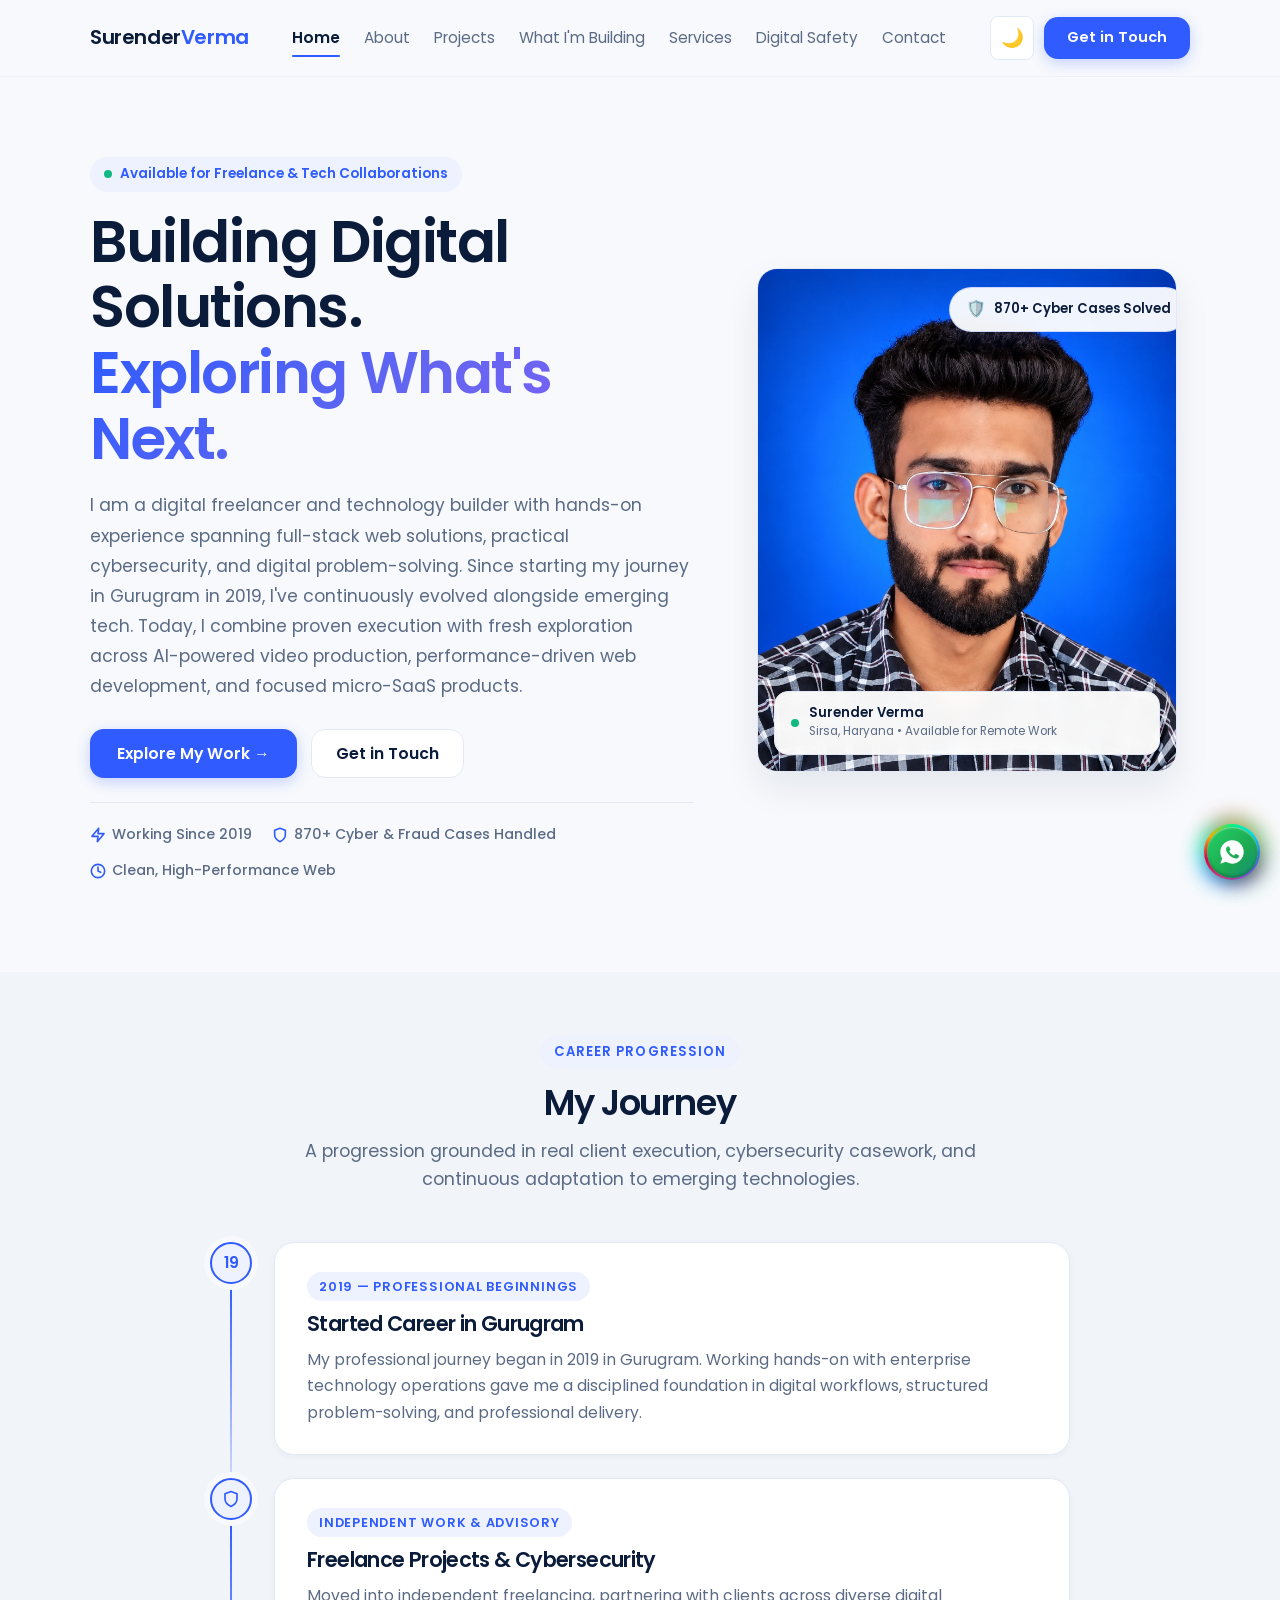
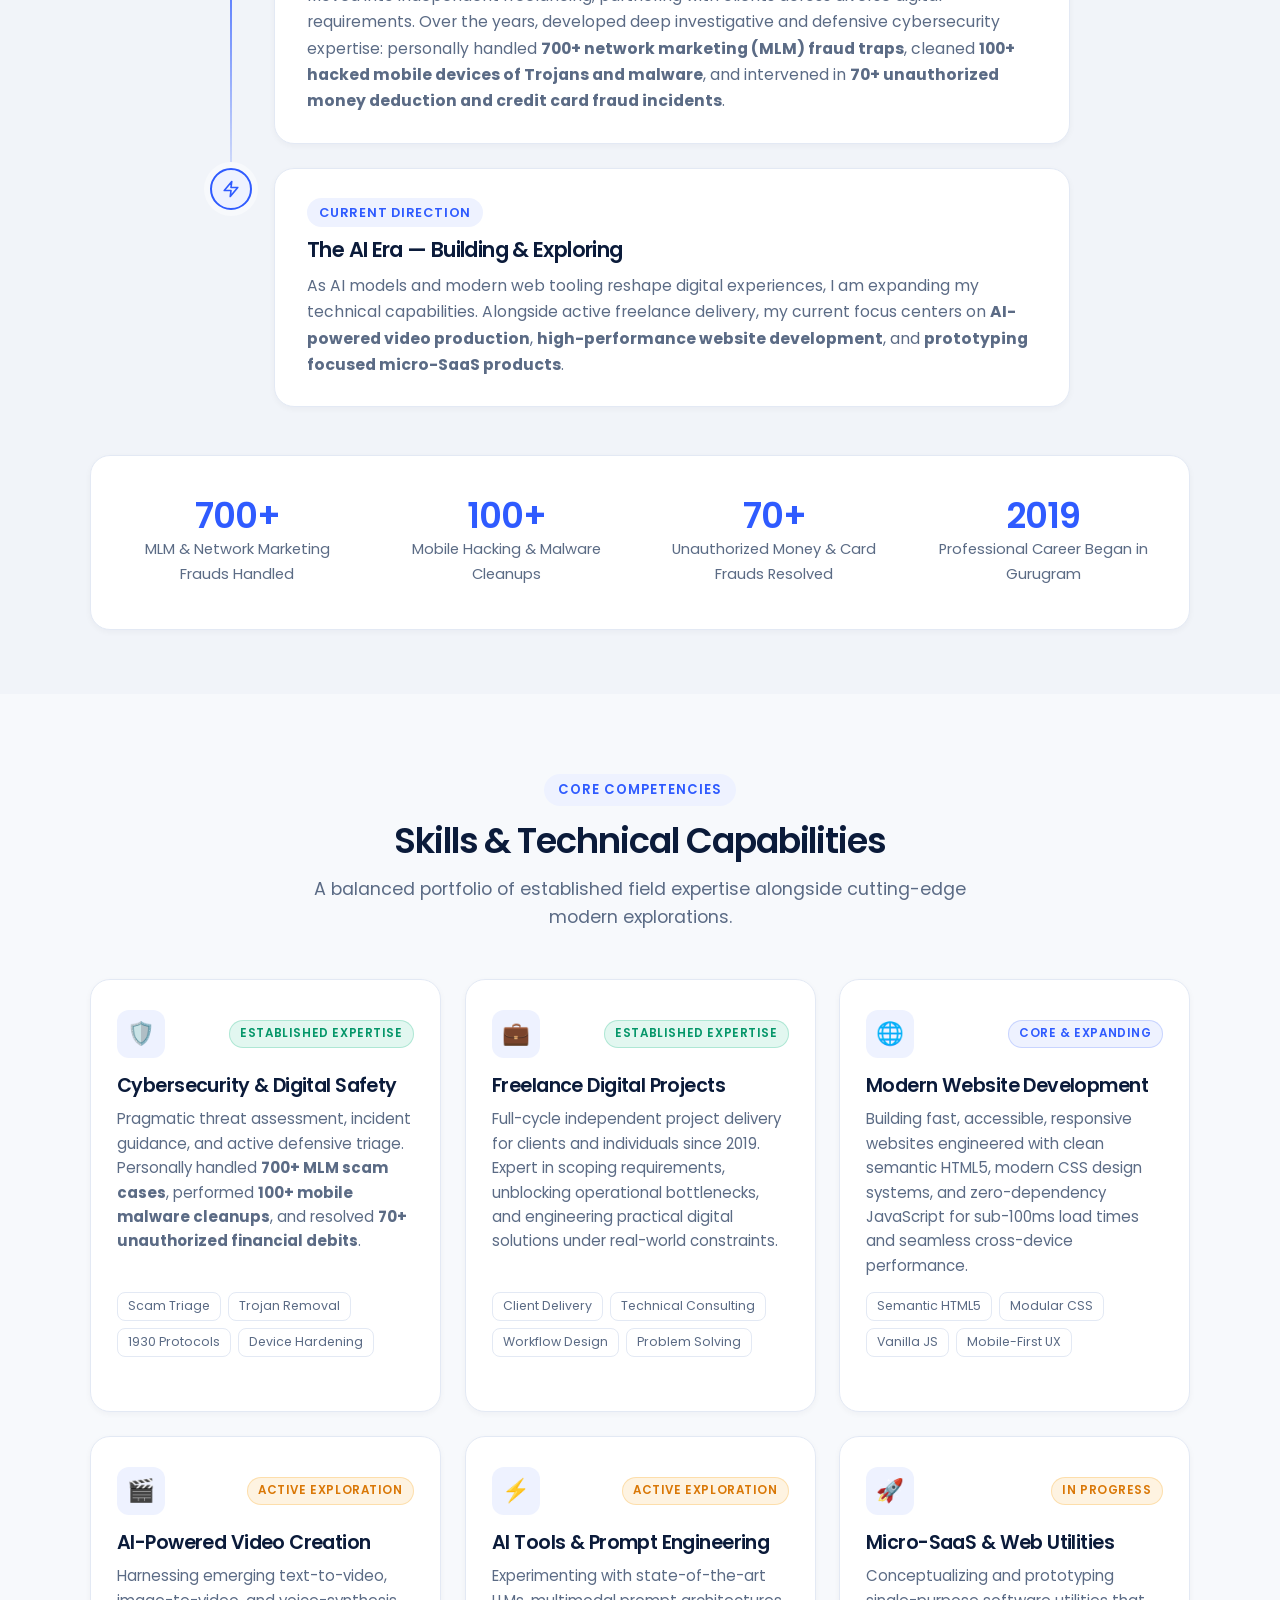
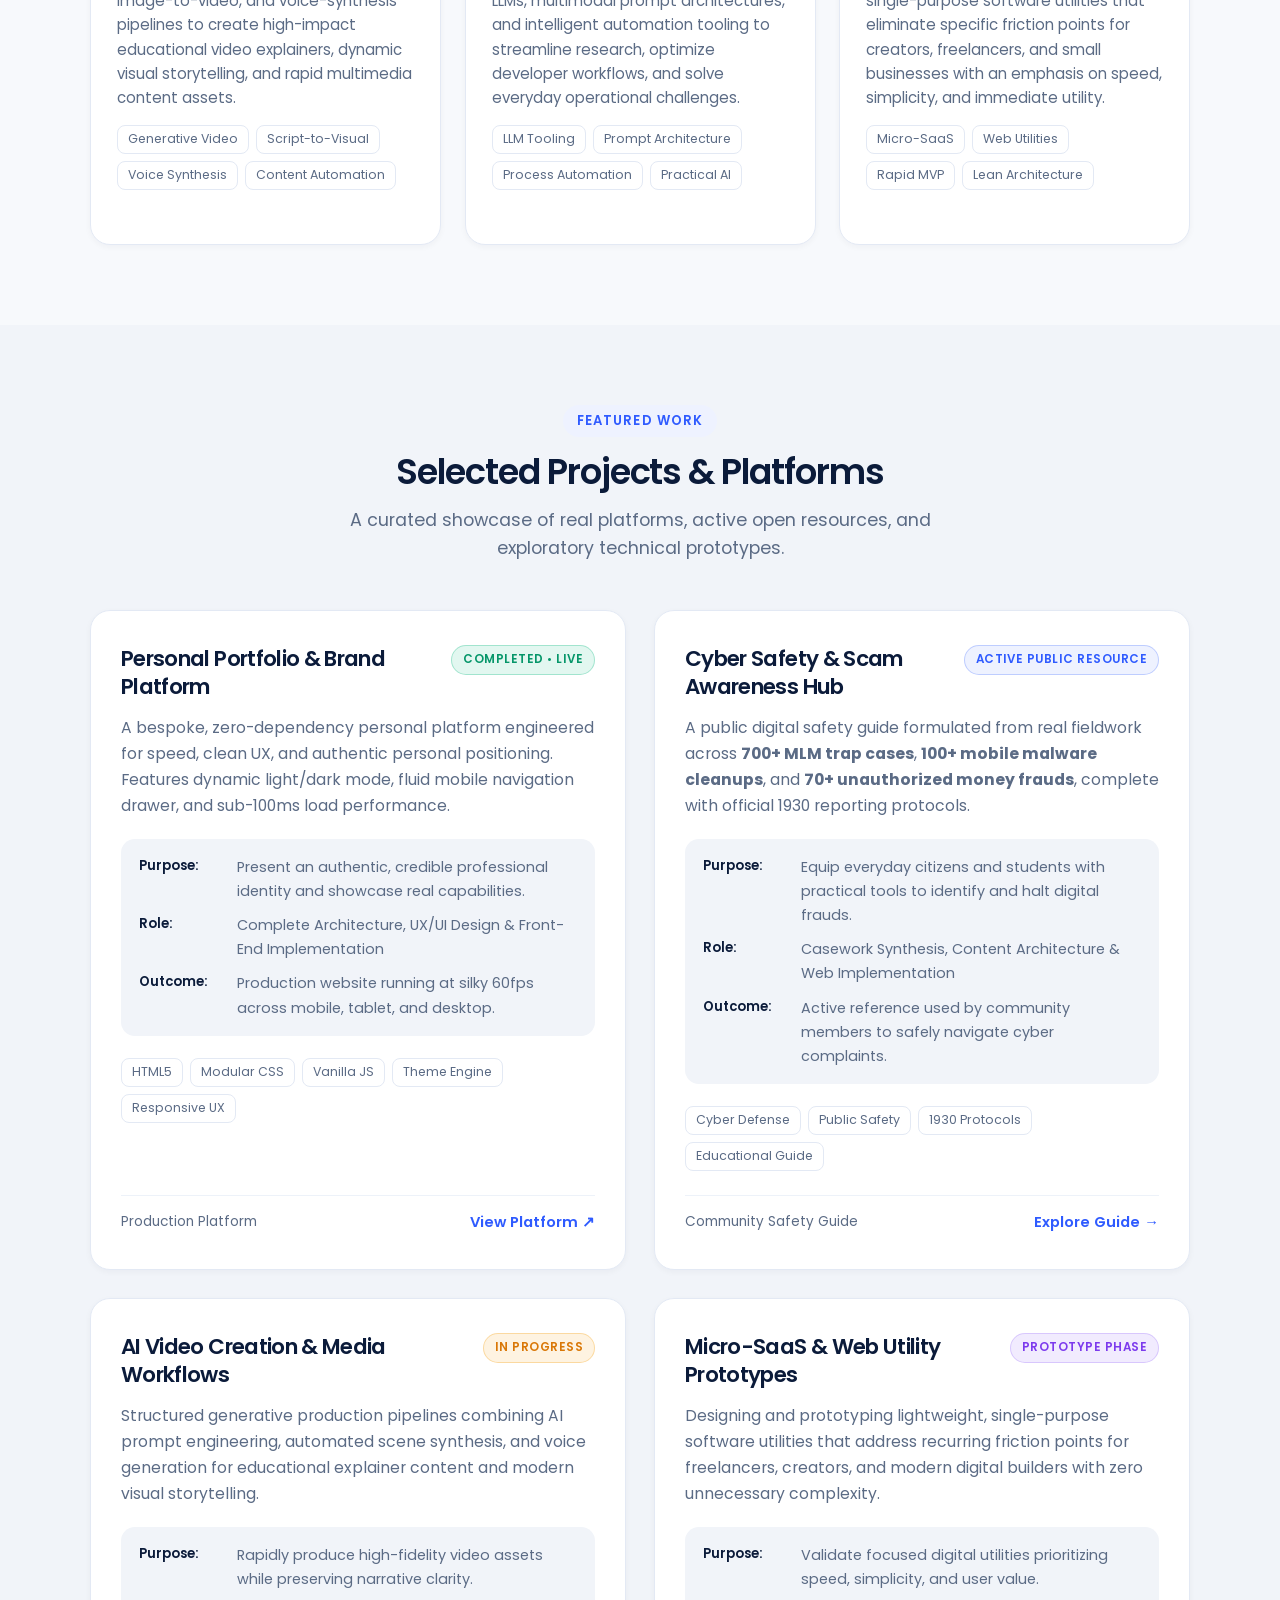
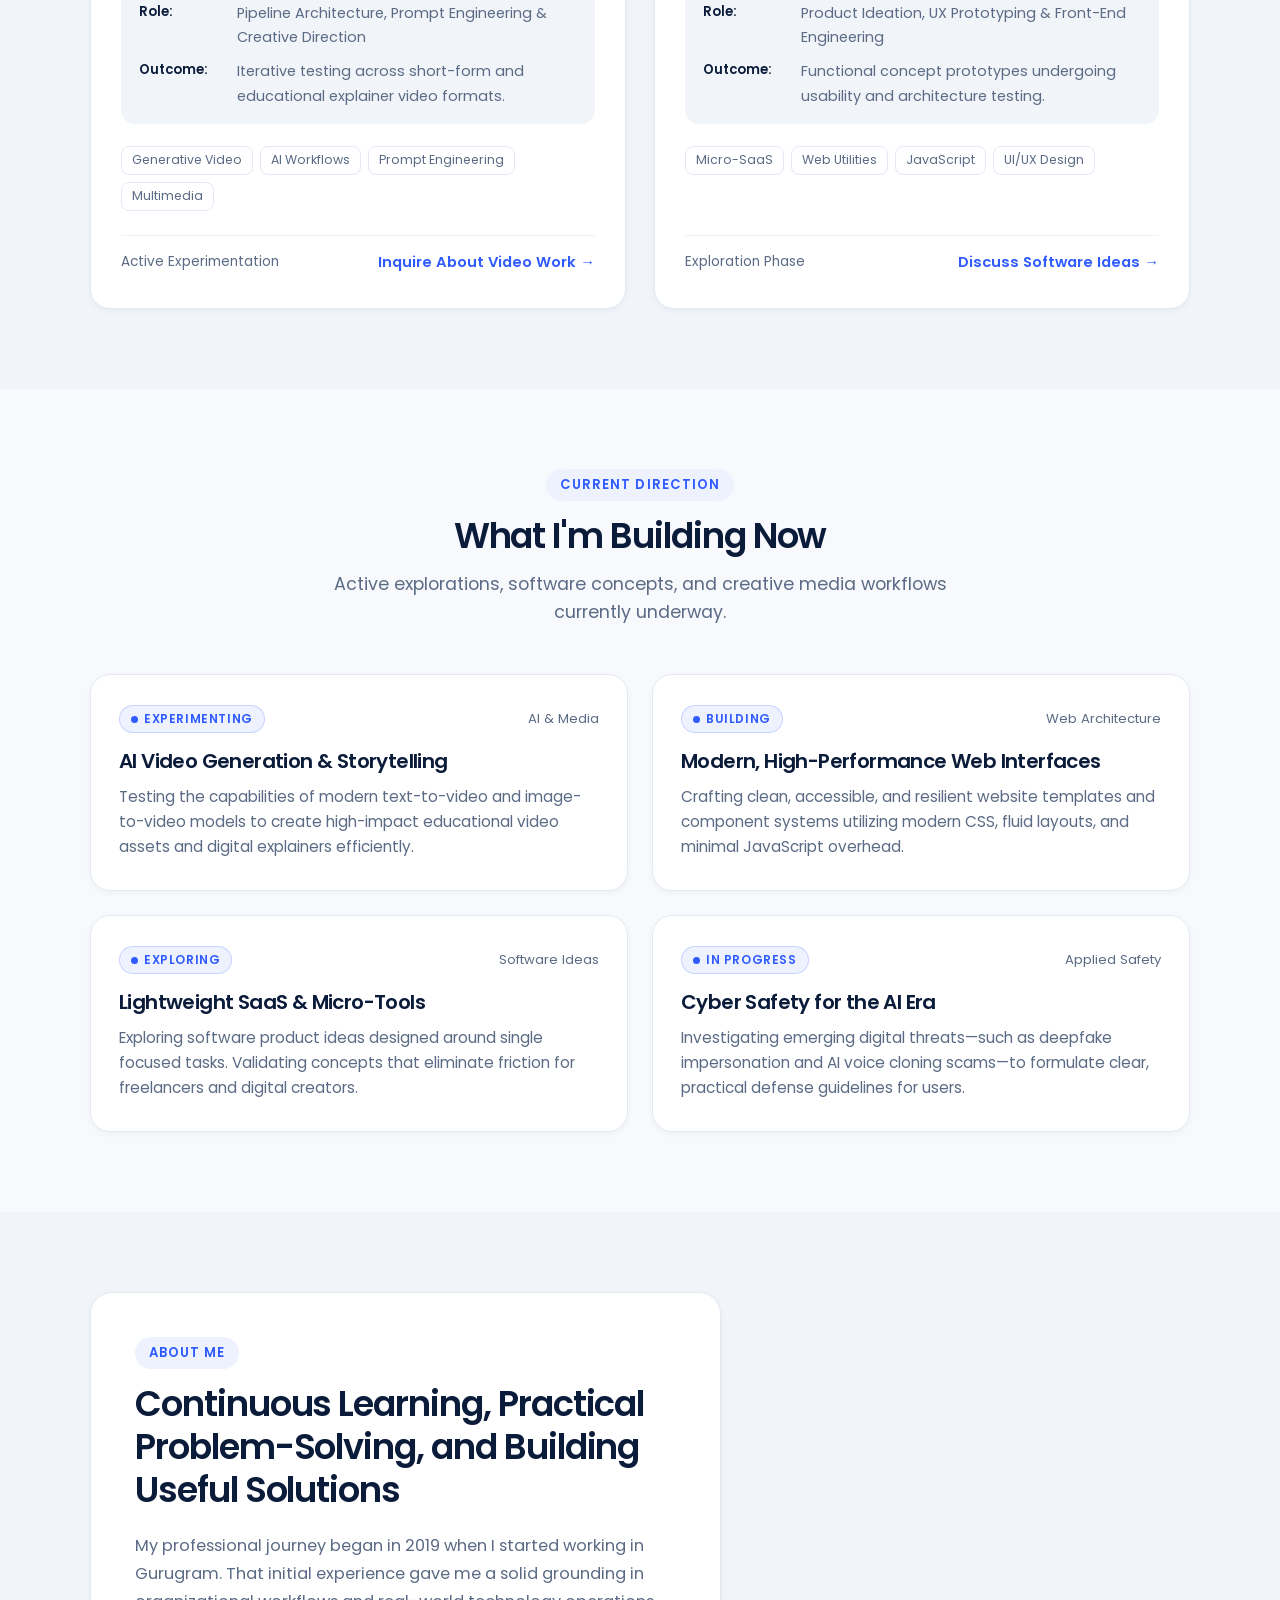
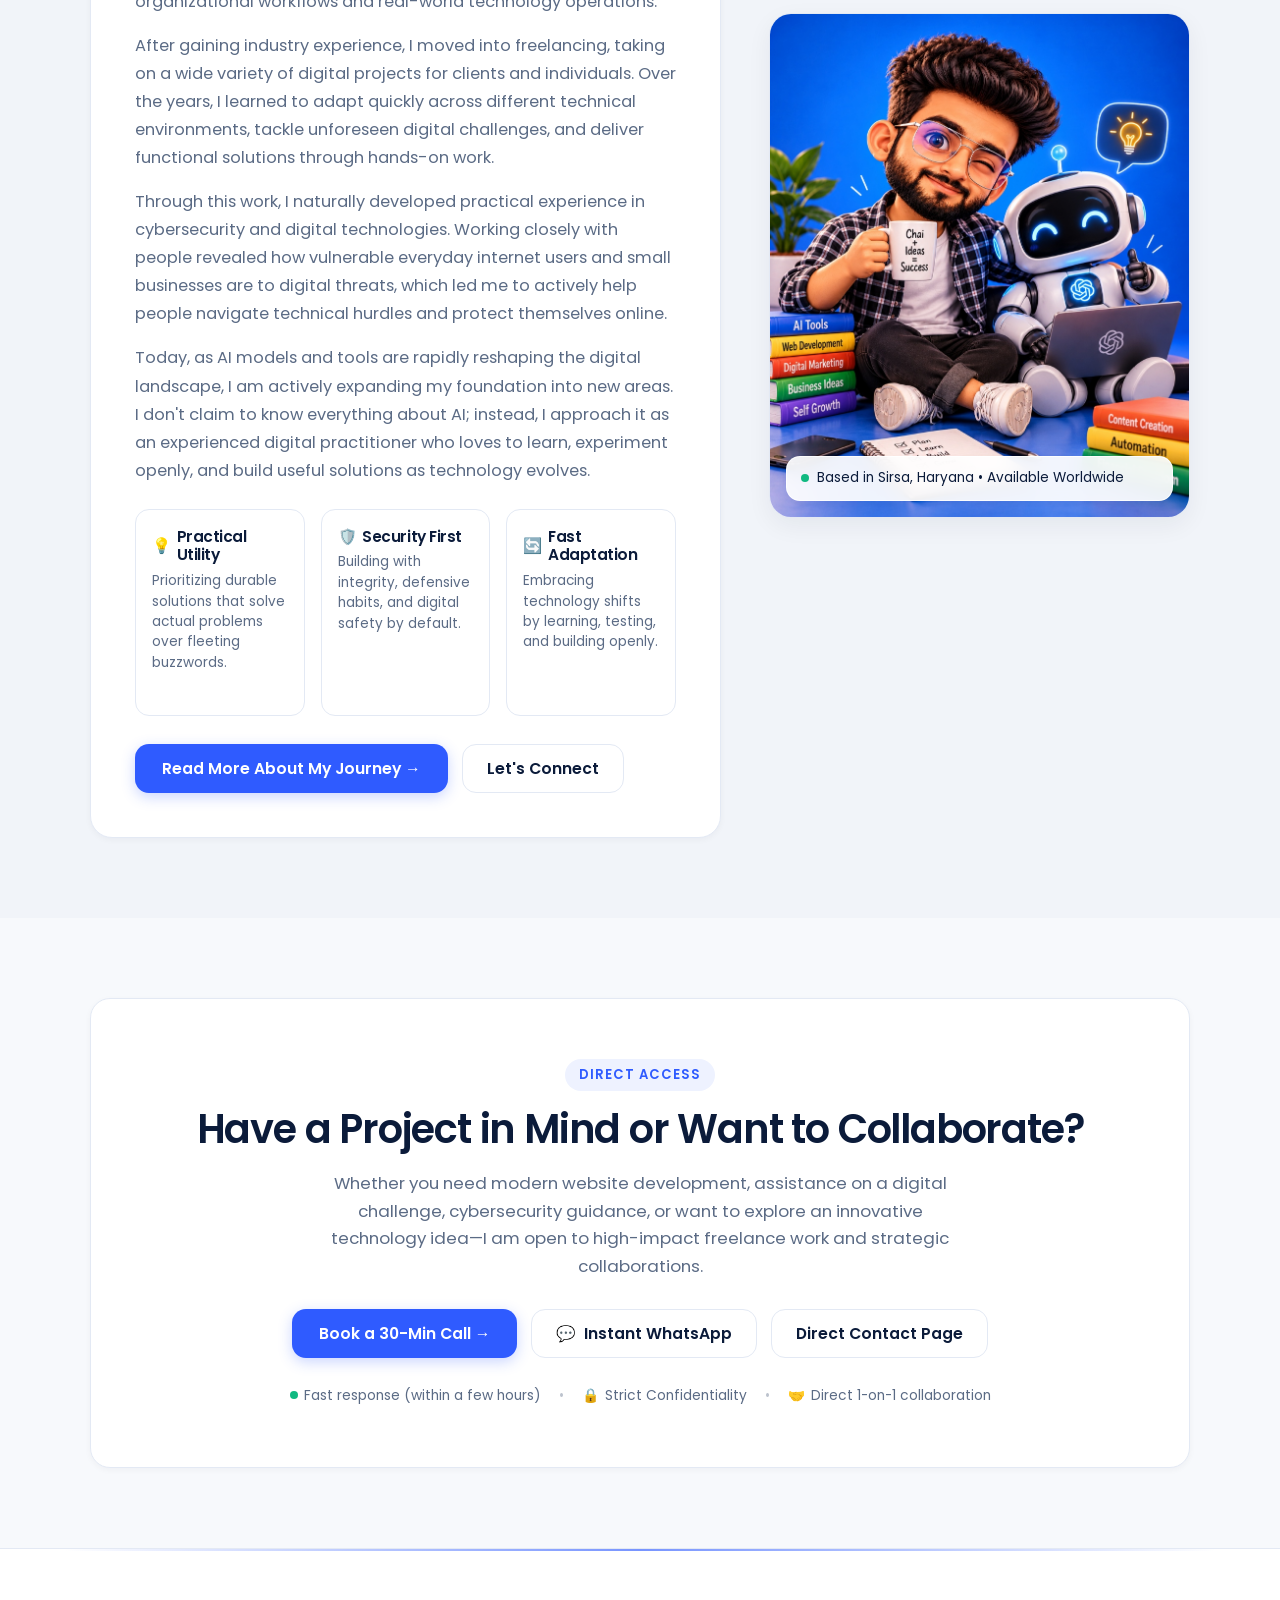
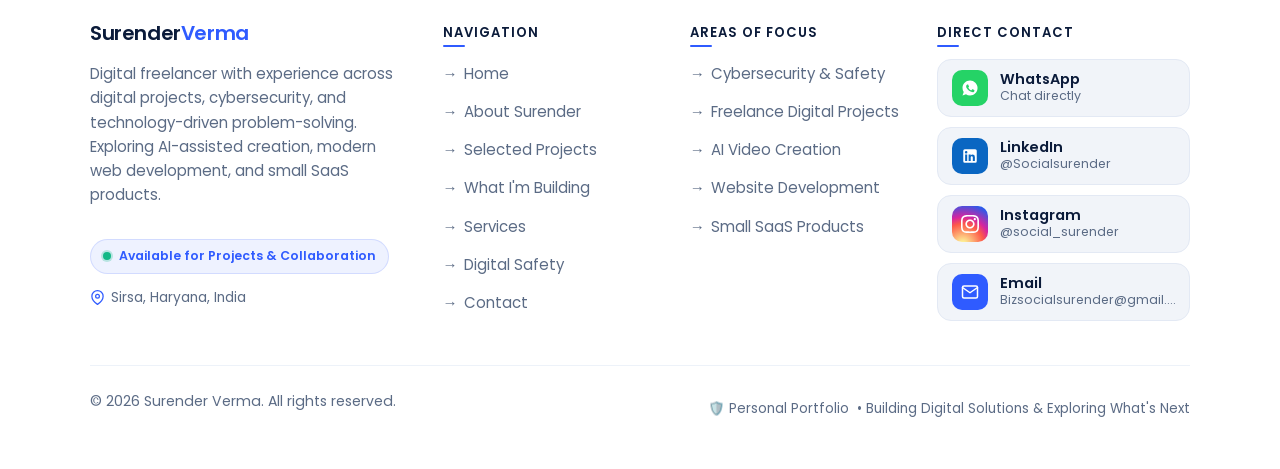
==== index.html @ c4d0cee8 "Add files via upload" ====
<!DOCTYPE html>
<html lang="en">
<head>
  <meta charset="UTF-8">
  <meta name="viewport" content="width=device-width, initial-scale=1.0, minimum-scale=1.0, maximum-scale=5.0, viewport-fit=cover">
  <title>Surender Verma | Digital Freelancer &amp; Builder • Cybersecurity • Modern Web &amp; AI</title>
  <meta name="description" content="Personal portfolio of Surender Verma. Digital freelancer experienced in digital projects, cybersecurity, and practical problem-solving since 2019. Exploring AI video creation, modern web development, and small SaaS products.">
  <meta name="author" content="Surender Verma">
  <meta name="theme-color" content="#2F5BFF">
  <link rel="canonical" href="https://surenderverma.cv/">

  <!-- Open Graph / Meta -->
  <meta property="og:site_name" content="Surender Verma">
  <meta property="og:title" content="Surender Verma | Digital Freelancer &amp; Builder">
  <meta property="og:description" content="Building digital solutions and exploring AI-powered video creation, modern web development, and small SaaS products.">
  <meta property="og:type" content="profile">
  <meta property="og:url" content="https://surenderverma.cv/">
  <meta property="og:image" content="https://surenderverma.cv/images/og-image.png">
  <meta property="og:image:width" content="1200">
  <meta property="og:image:height" content="630">
  <meta property="og:image:alt" content="Surender Verma - Digital Freelancer &amp; Builder">

  <!-- Twitter Cards -->
  <meta name="twitter:card" content="summary_large_image">
  <meta name="twitter:title" content="Surender Verma | Digital Freelancer &amp; Builder">
  <meta name="twitter:description" content="Building digital solutions and exploring AI-powered video creation, modern web development, and small SaaS products.">
  <meta name="twitter:image" content="https://surenderverma.cv/images/og-image.png">

  <!-- Google Font: Poppins (Strictly 2 weights: 400 & 600) -->
  <link rel="preconnect" href="https://fonts.googleapis.com">
  <link rel="preconnect" href="https://fonts.gstatic.com" crossorigin>
  <link href="https://fonts.googleapis.com/css2?family=Poppins:wght@400;600&display=swap" rel="stylesheet">

  <!-- Favicon & Touch Icon -->
  <link rel="icon" href="data:image/svg+xml,%3Csvg xmlns='http://www.w3.org/2000/svg' viewBox='0 0 100 100'%3E%3Crect width='100' height='100' rx='20' fill='%232F5BFF'/%3E%3Ctext x='50' y='67' font-size='50' font-family='Poppins, sans-serif' font-weight='600' text-anchor='middle' fill='%23ffffff'%3ESV%3C/text%3E%3C/svg%3E">
  <link rel="apple-touch-icon" href="images/apple-touch-icon.png">

  <!-- Theme Init Script (Zero Flash) -->
  <script>
    (function () {
      const savedTheme = localStorage.getItem('sv-theme');
      const prefersDark = window.matchMedia && window.matchMedia('(prefers-color-scheme: dark)').matches;
      const theme = savedTheme || (prefersDark ? 'dark' : 'light');
      document.documentElement.setAttribute('data-theme', theme);
    })();
  </script>

  <!-- Stylesheet -->
  <link rel="stylesheet" href="style.css">

  <!-- Structured Data: Person Schema (JSON-LD) -->
  <script type="application/ld+json">
  {
    "@context": "https://schema.org",
    "@type": "Person",
    "name": "Surender Verma",
    "jobTitle": [
      "Digital Freelancer",
      "Technology Builder",
      "Cybersecurity Consultant"
    ],
    "address": {
      "@type": "PostalAddress",
      "addressLocality": "Sirsa",
      "addressRegion": "Haryana",
      "addressCountry": "India"
    },
    "url": "https://surenderverma.cv",
    "sameAs": [
      "https://linkedin.com/in/Socialsurender",
      "https://instagram.com/social_surender"
    ],
    "knowsAbout": [
      "Cybersecurity",
      "Digital Safety",
      "Website Development",
      "Freelance Digital Projects",
      "AI-Powered Video Creation",
      "SaaS Product Development"
    ]
  }
  </script>
</head>
<body>
  <a href="#main-content" class="skip-link">Skip to main content</a>

  <!-- =======================================================================
       1. HEADER (Logo, Navigation Links, Theme Toggle, Primary CTA)
       ======================================================================= -->
  <header class="site-header">
    <div class="container header-inner">
      <a href="index.html" class="site-logo" aria-label="Surender Verma Homepage" data-site="brand">
        Surender <span>Verma</span>
      </a>

      <nav class="nav-menu" aria-label="Main Navigation">
        <a href="index.html" class="nav-link active" aria-current="page">Home</a>
        <a href="about.html" class="nav-link">About</a>
        <a href="#projects" class="nav-link">Projects</a>
        <a href="#building-now" class="nav-link">What I'm Building</a>
        <a href="services.html" class="nav-link">Services</a>
        <a href="awareness.html" class="nav-link">Digital Safety</a>
        <a href="contact.html" class="nav-link">Contact</a>
      </nav>

      <div class="header-actions">
        <button id="themeToggle" class="theme-toggle" type="button" aria-label="Toggle dark mode" title="Switch theme">
          🌙
        </button>
        <a href="contact.html" class="btn-primary">Get in Touch</a>
        <button id="mobileNavToggle" class="mobile-toggle" type="button" aria-label="Toggle navigation menu" aria-expanded="false">
          <span class="hamburger-box" aria-hidden="true">
            <span class="hamburger-line line-1"></span>
            <span class="hamburger-line line-2"></span>
            <span class="hamburger-line line-3"></span>
          </span>
        </button>
      </div>
    </div>
  </header>

  <!-- Mobile Nav Backdrop -->
  <div id="mobileNavBackdrop" class="mobile-nav-backdrop" aria-hidden="true"></div>

  <!-- Mobile Slide-out Drawer -->
  <div id="mobileNavDrawer" class="mobile-nav-drawer" aria-label="Mobile Navigation" aria-hidden="true">
    <!-- Drawer Header -->
    <div class="drawer-header">
      <div class="drawer-profile">
        <div class="drawer-avatar-wrap">
          <img src="images/surender.jpg" alt="Surender Verma" class="drawer-avatar" width="44" height="44" loading="lazy">
          <span class="drawer-status-dot" title="Available for Projects &amp; Collaboration"></span>
        </div>
        <div class="drawer-profile-info">
          <span class="drawer-profile-name">Surender Verma</span>
          <span class="drawer-profile-role">Digital Freelancer &amp; Builder</span>
        </div>
      </div>
      <button id="mobileNavClose" class="drawer-close-btn" type="button" aria-label="Close menu">
        <svg width="20" height="20" viewBox="0 0 24 24" fill="none" stroke="currentColor" stroke-width="2.2" stroke-linecap="round" stroke-linejoin="round">
          <line x1="18" y1="6" x2="6" y2="18"></line>
          <line x1="6" y1="6" x2="18" y2="18"></line>
        </svg>
      </button>
    </div>

    <!-- Drawer Body -->
    <div class="drawer-body">
      <div class="drawer-nav-label">Navigation</div>
      <nav class="drawer-nav">
        <a href="index.html" class="drawer-link active">
          <span class="drawer-link-icon">
            <svg width="18" height="18" viewBox="0 0 24 24" fill="none" stroke="currentColor" stroke-width="2" stroke-linecap="round" stroke-linejoin="round"><path d="m3 9 9-7 9 7v11a2 2 0 0 1-2 2H5a2 2 0 0 1-2-2z"></path><polyline points="9 22 9 12 15 12 15 22"></polyline></svg>
          </span>
          <span class="drawer-link-text">Home</span>
          <span class="drawer-link-arrow">›</span>
        </a>
        <a href="about.html" class="drawer-link">
          <span class="drawer-link-icon">
            <svg width="18" height="18" viewBox="0 0 24 24" fill="none" stroke="currentColor" stroke-width="2" stroke-linecap="round" stroke-linejoin="round"><path d="M20 21v-2a4 4 0 0 0-4-4H8a4 4 0 0 0-4 4v2"></path><circle cx="12" cy="7" r="4"></circle></svg>
          </span>
          <span class="drawer-link-text">About</span>
          <span class="drawer-link-arrow">›</span>
        </a>
        <a href="#projects" class="drawer-link">
          <span class="drawer-link-icon">
            <svg width="18" height="18" viewBox="0 0 24 24" fill="none" stroke="currentColor" stroke-width="2" stroke-linecap="round" stroke-linejoin="round"><polygon points="12 2 2 7 12 12 22 7 12 2"></polygon><polyline points="2 17 12 22 22 17"></polyline><polyline points="2 12 12 17 22 12"></polyline></svg>
          </span>
          <span class="drawer-link-text">Selected Projects</span>
          <span class="drawer-link-arrow">›</span>
        </a>
        <a href="#building-now" class="drawer-link">
          <span class="drawer-link-icon">
            <svg width="18" height="18" viewBox="0 0 24 24" fill="none" stroke="currentColor" stroke-width="2" stroke-linecap="round" stroke-linejoin="round"><path d="M12 2v4"></path><path d="M12 18v4"></path><path d="m4.93 4.93 2.83 2.83"></path><path d="m16.24 16.24 2.83 2.83"></path><path d="M2 12h4"></path><path d="M18 12h4"></path><path d="m4.93 19.07 2.83-2.83"></path><path d="m16.24 7.76 2.83-2.83"></path></svg>
          </span>
          <span class="drawer-link-text">What I'm Building</span>
          <span class="drawer-link-arrow">›</span>
        </a>
        <a href="services.html" class="drawer-link">
          <span class="drawer-link-icon">
            <svg width="18" height="18" viewBox="0 0 24 24" fill="none" stroke="currentColor" stroke-width="2" stroke-linecap="round" stroke-linejoin="round"><rect width="20" height="14" x="2" y="7" rx="2" ry="2"></rect><path d="M16 21V5a2 2 0 0 0-2-2h-4a2 2 0 0 0-2 2v16"></path></svg>
          </span>
          <span class="drawer-link-text">Services</span>
          <span class="drawer-link-arrow">›</span>
        </a>
        <a href="awareness.html" class="drawer-link">
          <span class="drawer-link-icon">
            <svg width="18" height="18" viewBox="0 0 24 24" fill="none" stroke="currentColor" stroke-width="2" stroke-linecap="round" stroke-linejoin="round"><path d="M12 22s8-4 8-10V5l-8-3-8 3v7c0 6 8 10 8 10z"></path></svg>
          </span>
          <span class="drawer-link-text">Digital Safety</span>
          <span class="drawer-link-arrow">›</span>
        </a>
        <a href="contact.html" class="drawer-link">
          <span class="drawer-link-icon">
            <svg width="18" height="18" viewBox="0 0 24 24" fill="none" stroke="currentColor" stroke-width="2" stroke-linecap="round" stroke-linejoin="round"><rect width="20" height="16" x="2" y="4" rx="2"></rect><path d="m22 7-8.97 5.7a1.94 1.94 0 0 1-2.06 0L2 7"></path></svg>
          </span>
          <span class="drawer-link-text">Contact</span>
          <span class="drawer-link-arrow">›</span>
        </a>
      </nav>

      <div class="drawer-cta-section">
        <div class="drawer-nav-label">Direct Access</div>
        <a href="https://calendly.com/bizsocialsurender/30min" target="_blank" rel="noopener noreferrer" class="btn-primary drawer-action-btn" data-cta-link>
          <svg width="17" height="17" viewBox="0 0 24 24" fill="none" stroke="currentColor" stroke-width="2" stroke-linecap="round" stroke-linejoin="round"><rect width="18" height="18" x="3" y="4" rx="2" ry="2"></rect><line x1="16" y1="2" x2="16" y2="6"></line><line x1="8" y1="2" x2="8" y2="6"></line><line x1="3" y1="10" x2="21" y2="10"></line></svg>
          <span>Book a 30-Min Call</span>
        </a>
        <a href="https://wa.me/919817242747" target="_blank" rel="noopener noreferrer" class="drawer-whatsapp-btn">
          <svg width="18" height="18" viewBox="0 0 24 24" fill="currentColor"><path d="M.057 24l1.687-6.163c-1.041-1.804-1.588-3.849-1.587-5.946.003-6.556 5.338-11.891 11.893-11.891 3.181.001 6.167 1.24 8.413 3.488 2.245 2.248 3.481 5.236 3.48 8.414-.003 6.557-5.338 11.892-11.893 11.892-1.99-.001-3.951-.5-5.688-1.448l-6.305 1.654zm6.597-3.807c1.676.995 3.276 1.591 5.392 1.592 5.448 0 9.886-4.434 9.889-9.885.002-5.462-4.415-9.89-9.881-9.892-5.452 0-9.887 4.434-9.889 9.884-.001 2.225.651 3.891 1.746 5.634l-.999 3.648 3.742-.981zm11.387-5.464c-.074-.124-.272-.198-.57-.347-.297-.149-1.758-.868-2.031-.967-.272-.099-.47-.149-.669.149-.198.297-.768.967-.941 1.165-.173.198-.347.223-.644.074-.297-.149-1.255-.462-2.39-1.475-.883-.788-1.48-1.761-1.653-2.059-.173-.297-.018-.458.13-.606.134-.133.297-.347.446-.521.151-.172.2-.296.3-.495.099-.198.05-.372-.025-.521-.075-.148-.669-1.611-.916-2.206-.242-.579-.487-.501-.669-.51l-.57-.01c-.198 0-.52.074-.792.372s-1.04 1.016-1.04 2.479 1.065 2.876 1.213 3.074c.149.198 2.095 3.2 5.076 4.487.709.306 1.263.489 1.694.626.712.226 1.36.194 1.872.118.571-.085 1.758-.719 2.006-1.413.248-.695.248-1.29.173-1.414z"/></svg>
          <span>Chat on WhatsApp</span>
        </a>
      </div>
    </div>

    <!-- Drawer Footer -->
    <div class="drawer-footer">
      <div class="drawer-socials">
        <a href="https://linkedin.com/in/Socialsurender" target="_blank" rel="noopener noreferrer" class="drawer-social-link" aria-label="LinkedIn">
          <svg width="17" height="17" viewBox="0 0 24 24" fill="currentColor"><path d="M19 0h-14c-2.761 0-5 2.239-5 5v14c0 2.761 2.239 5 5 5h14c2.762 0 5-2.239 5-5v-14c0-2.761-2.238-5-5-5zm-11 19h-3v-11h3v11zm-1.5-12.268c-.966 0-1.75-.79-1.75-1.764s.784-1.764 1.75-1.764 1.75.79 1.75 1.764-.783 1.764-1.75 1.764zm13.5 12.268h-3v-5.604c0-3.368-4-3.113-4 0v5.604h-3v-11h3v1.765c1.396-2.586 7-2.777 7 2.476v6.759z"/></svg>
        </a>
        <a href="https://instagram.com/social_surender" target="_blank" rel="noopener noreferrer" class="drawer-social-link" aria-label="Instagram">
          <svg width="17" height="17" viewBox="0 0 24 24" fill="currentColor"><path d="M12 2.163c3.204 0 3.584.012 4.85.07 3.252.148 4.771 1.691 4.919 4.919.058 1.265.069 1.645.069 4.849 0 3.205-.012 3.584-.069 4.849-.149 3.225-1.664 4.771-4.919 4.919-1.266.058-1.644.07-4.85.07-3.204 0-3.584-.012-4.849-.07-3.26-.149-4.771-1.699-4.919-4.92-.058-1.265-.07-1.644-.07-4.849 0-3.204.013-3.583.07-4.849.149-3.227 1.664-4.771 4.919-4.919 1.266-.057 1.645-.069 4.849-.069zm0-2.163c-3.259 0-3.667.014-4.947.072-4.358.2-6.78 2.618-6.98 6.98-.059 1.281-.073 1.689-.073 4.948 0 3.259.014 3.668.072 4.948.2 4.358 2.618 6.78 6.98 6.98 1.281.058 1.689.072 4.948.072 3.259 0 3.668-.014 4.948-.072 4.354-.2 6.782-2.618 6.979-6.98.059-1.28.073-1.689.073-4.948 0-3.259-.014-3.667-.072-4.947-.196-4.354-2.617-6.78-6.979-6.98-1.281-.059-1.69-.073-4.949-.073zm0 5.838c-3.403 0-6.162 2.759-6.162 6.162s2.759 6.163 6.162 6.163 6.162-2.759 6.162-6.163c0-3.403-2.759-6.162-6.162-6.162zm0 10.162c-2.209 0-4-1.79-4-4 0-2.209 1.791-4 4-4s4 1.791 4 4c0 2.21-1.791 4-4 4zm6.406-11.845c-.796 0-1.441.645-1.441 1.44s.645 1.44 1.441 1.44c.795 0 1.439-.645 1.439-1.44s-.644-1.44-1.439-1.44z"/></svg>
        </a>
        <a href="https://wa.me/919817242747" target="_blank" rel="noopener noreferrer" class="drawer-social-link" aria-label="WhatsApp">
          <svg width="17" height="17" viewBox="0 0 24 24" fill="currentColor"><path d="M.057 24l1.687-6.163c-1.041-1.804-1.588-3.849-1.587-5.946.003-6.556 5.338-11.891 11.893-11.891 3.181.001 6.167 1.24 8.413 3.488 2.245 2.248 3.481 5.236 3.48 8.414-.003 6.557-5.338 11.892-11.893 11.892-1.99-.001-3.951-.5-5.688-1.448l-6.305 1.654zm6.597-3.807c1.676.995 3.276 1.591 5.392 1.592 5.448 0 9.886-4.434 9.889-9.885.002-5.462-4.415-9.89-9.881-9.892-5.452 0-9.887 4.434-9.889 9.884-.001 2.225.651 3.891 1.746 5.634l-.999 3.648 3.742-.981zm11.387-5.464c-.074-.124-.272-.198-.57-.347-.297-.149-1.758-.868-2.031-.967-.272-.099-.47-.149-.669.149-.198.297-.768.967-.941 1.165-.173.198-.347.223-.644.074-.297-.149-1.255-.462-2.39-1.475-.883-.788-1.48-1.761-1.653-2.059-.173-.297-.018-.458.13-.606.134-.133.297-.347.446-.521.151-.172.2-.296.3-.495.099-.198.05-.372-.025-.521-.075-.148-.669-1.611-.916-2.206-.242-.579-.487-.501-.669-.51l-.57-.01c-.198 0-.52.074-.792.372s-1.04 1.016-1.04 2.479 1.065 2.876 1.213 3.074c.149.198 2.095 3.2 5.076 4.487.709.306 1.263.489 1.694.626.712.226 1.36.194 1.872.118.571-.085 1.758-.719 2.006-1.413.248-.695.248-1.29.173-1.414z"/></svg>
        </a>
        <a href="mailto:Bizsocialsurender@gmail.com" class="drawer-social-link" aria-label="Email">
          <svg width="17" height="17" viewBox="0 0 24 24" fill="none" stroke="currentColor" stroke-width="2" stroke-linecap="round" stroke-linejoin="round"><rect width="20" height="16" x="2" y="4" rx="2"></rect><path d="m22 7-8.97 5.7a1.94 1.94 0 0 1-2.06 0L2 7"></path></svg>
        </a>
      </div>
      <p class="drawer-copyright">© 2026 Surender Verma. All rights reserved.</p>
    </div>
  </div>

  <main id="main-content">

    <!-- =======================================================================
         SECTION A: HERO
         ======================================================================= -->
    <section class="section hero-section">
      <div class="container">
        <div class="hero-grid">
          
          <!-- Hero Copy -->
          <div class="hero-copy fade-up">
            <div class="hero-badge">
              <span class="pulsing-live-dot" aria-hidden="true"></span>
              <span>Available for Freelance &amp; Tech Collaborations</span>
            </div>

            <h1 class="hero-name" style="font-size: clamp(2.3rem, 5.2vw, 3.6rem); line-height: 1.14; margin-bottom: 18px; letter-spacing: -0.025em;">
              Building Digital Solutions.<br>
              <span class="hero-gradient-text">Exploring What's Next.</span>
            </h1>

            <p class="hero-desc" style="font-size: 1.08rem; line-height: 1.74; color: var(--text-muted); margin-bottom: 28px; max-width: 620px;">
              I am a digital freelancer and technology builder with hands-on experience spanning full-stack web solutions, practical cybersecurity, and digital problem-solving. Since starting my journey in Gurugram in 2019, I've continuously evolved alongside emerging tech. Today, I combine proven execution with fresh exploration across AI-powered video production, performance-driven web development, and focused micro-SaaS products.
            </p>

            <!-- Primary CTA: Explore My Work | Secondary CTA: Get in Touch -->
            <div class="btn-group">
              <a href="#projects" class="btn-primary">
                Explore My Work →
              </a>
              <a href="contact.html" class="btn-secondary">
                Get in Touch
              </a>
            </div>

            <!-- Micro-Trust & Track Record Proof Bar -->
            <div class="hero-trust-bar">
              <div class="trust-item">
                <svg width="16" height="16" viewBox="0 0 24 24" fill="none" stroke="currentColor" stroke-width="2.4" stroke-linecap="round" stroke-linejoin="round" aria-hidden="true"><polygon points="13 2 3 14 12 14 11 22 21 10 12 10 13 2"></polygon></svg>
                <span>Working Since 2019</span>
              </div>
              <div class="trust-item">
                <svg width="16" height="16" viewBox="0 0 24 24" fill="none" stroke="currentColor" stroke-width="2.4" stroke-linecap="round" stroke-linejoin="round" aria-hidden="true"><path d="M12 22s8-4 8-10V5l-8-3-8 3v7c0 6 8 10 8 10z"></path></svg>
                <span>870+ Cyber &amp; Fraud Cases Handled</span>
              </div>
              <div class="trust-item">
                <svg width="16" height="16" viewBox="0 0 24 24" fill="none" stroke="currentColor" stroke-width="2.4" stroke-linecap="round" stroke-linejoin="round" aria-hidden="true"><circle cx="12" cy="12" r="10"></circle><polyline points="12 6 12 12 16 14"></polyline></svg>
                <span>Clean, High-Performance Web</span>
              </div>
            </div>
          </div>

          <!-- Hero Portrait Card with Floating Interactive Badges -->
          <div class="hero-media fade-up delay-2">
            <div class="hero-portrait-card">
              <!-- Floating Top Badge -->
              <div class="floating-badge floating-badge-top-right">
                <span style="font-size: 1rem;">🛡️</span>
                <span>870+ Cyber Cases Solved</span>
              </div>

              <img 
                src="images/surender-blue.jpg" 
                alt="Surender Verma - Digital Freelancer &amp; Builder"
                class="hero-portrait-img"
                width="420"
                height="504"
                onerror="this.onerror=null; this.src='images/surender.jpg';"
              >
              
              <div class="hero-status-chip">
                <span class="pulsing-live-dot" aria-hidden="true"></span>
                <div>
                  <div class="chip-text">Surender Verma</div>
                  <div class="chip-sub">Sirsa, Haryana • Available for Remote Work</div>
                </div>
              </div>
            </div>
          </div>

        </div>
      </div>
    </section>

    <!-- =======================================================================
         SECTION B: MY JOURNEY
         ======================================================================= -->
    <section class="section" id="journey" style="background-color: var(--bg-surface-subtle); padding-top: 64px; padding-bottom: 64px;">
      <div class="container">
        <div class="section-head fade-up" style="text-align: center; margin-bottom: 48px;">
          <span class="section-tag">Career Progression</span>
          <h2 class="section-title">My Journey</h2>
          <p class="section-subtitle" style="margin: 0 auto; max-width: 680px;">
            A progression grounded in real client execution, cybersecurity casework, and continuous adaptation to emerging technologies.
          </p>
        </div>

        <div class="journey-timeline">
          
          <!-- Milestone 1: 2019 Professional Beginnings -->
          <div class="journey-step fade-up delay-1">
            <div class="journey-marker">19</div>
            <div class="journey-card">
              <span class="journey-tag">2019 — Professional Beginnings</span>
              <h3>Started Career in Gurugram</h3>
              <p>
                My professional journey began in 2019 in Gurugram. Working hands-on with enterprise technology operations gave me a disciplined foundation in digital workflows, structured problem-solving, and professional delivery.
              </p>
            </div>
          </div>

          <!-- Milestone 2: Freelancing & Cybersecurity -->
          <div class="journey-step fade-up delay-2">
            <div class="journey-marker">
              <svg width="18" height="18" viewBox="0 0 24 24" fill="none" stroke="currentColor" stroke-width="2.2" stroke-linecap="round" stroke-linejoin="round"><path d="M12 22s8-4 8-10V5l-8-3-8 3v7c0 6 8 10 8 10z"></path></svg>
            </div>
            <div class="journey-card">
              <span class="journey-tag">Independent Work &amp; Advisory</span>
              <h3>Freelance Projects &amp; Cybersecurity</h3>
              <p>
                Moved into independent freelancing, partnering with clients across diverse digital requirements. Over the years, developed deep investigative and defensive cybersecurity expertise: personally handled <strong>700+ network marketing (MLM) fraud traps</strong>, cleaned <strong>100+ hacked mobile devices of Trojans and malware</strong>, and intervened in <strong>70+ unauthorized money deduction and credit card fraud incidents</strong>.
              </p>
            </div>
          </div>

          <!-- Milestone 3: The AI Era -->
          <div class="journey-step fade-up delay-3">
            <div class="journey-marker">
              <svg width="18" height="18" viewBox="0 0 24 24" fill="none" stroke="currentColor" stroke-width="2.2" stroke-linecap="round" stroke-linejoin="round"><polygon points="13 2 3 14 12 14 11 22 21 10 12 10 13 2"></polygon></svg>
            </div>
            <div class="journey-card">
              <span class="journey-tag">Current Direction</span>
              <h3>The AI Era — Building &amp; Exploring</h3>
              <p>
                As AI models and modern web tooling reshape digital experiences, I am expanding my technical capabilities. Alongside active freelance delivery, my current focus centers on <strong>AI-powered video production</strong>, <strong>high-performance website development</strong>, and <strong>prototyping focused micro-SaaS products</strong>.
              </p>
            </div>
          </div>

        </div>

        <!-- Verified Cybersecurity Track Record Strip with Stagger Delays -->
        <div class="credibility-strip fade-up" style="margin-top: 48px;">
          <div class="stat-item fade-up delay-1">
            <span class="stat-num" data-stat="mlmFraud">700+</span>
            <span class="stat-label">MLM &amp; Network Marketing Frauds Handled</span>
          </div>
          <div class="stat-item fade-up delay-2">
            <span class="stat-num" data-stat="malwareCleanup">100+</span>
            <span class="stat-label">Mobile Hacking &amp; Malware Cleanups</span>
          </div>
          <div class="stat-item fade-up delay-3">
            <span class="stat-num" data-stat="moneyFraud">70+</span>
            <span class="stat-label">Unauthorized Money &amp; Card Frauds Resolved</span>
          </div>
          <div class="stat-item fade-up delay-4">
            <span class="stat-num" data-stat="startYear">2019</span>
            <span class="stat-label">Professional Career Began in Gurugram</span>
          </div>
        </div>
      </div>
    </section>

    <!-- =======================================================================
         SECTION C: SKILLS & EXPERTISE
         ======================================================================= -->
    <section class="section" id="skills">
      <div class="container">
        <div class="section-head fade-up">
          <span class="section-tag">Core Competencies</span>
          <h2 class="section-title">Skills &amp; Technical Capabilities</h2>
          <p class="section-subtitle">
            A balanced portfolio of established field expertise alongside cutting-edge modern explorations.
          </p>
        </div>

        <div class="skills-grid">
          
          <!-- Skill 1: Cybersecurity -->
          <div class="skill-card fade-up delay-1">
            <div class="skill-header">
              <div class="skill-icon">🛡️</div>
              <span class="skill-status-tag skill-status-established">Established Expertise</span>
            </div>
            <h3>Cybersecurity &amp; Digital Safety</h3>
            <p>
              Pragmatic threat assessment, incident guidance, and active defensive triage. Personally handled <strong>700+ MLM scam cases</strong>, performed <strong>100+ mobile malware cleanups</strong>, and resolved <strong>70+ unauthorized financial debits</strong>.
            </p>
            <div class="project-tags" style="margin-top: 14px;">
              <span class="project-tag">Scam Triage</span>
              <span class="project-tag">Trojan Removal</span>
              <span class="project-tag">1930 Protocols</span>
              <span class="project-tag">Device Hardening</span>
            </div>
          </div>

          <!-- Skill 2: Freelancing -->
          <div class="skill-card fade-up delay-2">
            <div class="skill-header">
              <div class="skill-icon">💼</div>
              <span class="skill-status-tag skill-status-established">Established Expertise</span>
            </div>
            <h3>Freelance Digital Projects</h3>
            <p>
              Full-cycle independent project delivery for clients and individuals since 2019. Expert in scoping requirements, unblocking operational bottlenecks, and engineering practical digital solutions under real-world constraints.
            </p>
            <div class="project-tags" style="margin-top: 14px;">
              <span class="project-tag">Client Delivery</span>
              <span class="project-tag">Technical Consulting</span>
              <span class="project-tag">Workflow Design</span>
              <span class="project-tag">Problem Solving</span>
            </div>
          </div>

          <!-- Skill 3: Web Development -->
          <div class="skill-card fade-up delay-3">
            <div class="skill-header">
              <div class="skill-icon">🌐</div>
              <span class="skill-status-tag skill-status-expanding">Core &amp; Expanding</span>
            </div>
            <h3>Modern Website Development</h3>
            <p>
              Building fast, accessible, responsive websites engineered with clean semantic HTML5, modern CSS design systems, and zero-dependency JavaScript for sub-100ms load times and seamless cross-device performance.
            </p>
            <div class="project-tags" style="margin-top: 14px;">
              <span class="project-tag">Semantic HTML5</span>
              <span class="project-tag">Modular CSS</span>
              <span class="project-tag">Vanilla JS</span>
              <span class="project-tag">Mobile-First UX</span>
            </div>
          </div>

          <!-- Skill 4: AI Video -->
          <div class="skill-card fade-up delay-4">
            <div class="skill-header">
              <div class="skill-icon">🎬</div>
              <span class="skill-status-tag skill-status-exploring">Active Exploration</span>
            </div>
            <h3>AI-Powered Video Creation</h3>
            <p>
              Harnessing emerging text-to-video, image-to-video, and voice-synthesis pipelines to create high-impact educational video explainers, dynamic visual storytelling, and rapid multimedia content assets.
            </p>
            <div class="project-tags" style="margin-top: 14px;">
              <span class="project-tag">Generative Video</span>
              <span class="project-tag">Script-to-Visual</span>
              <span class="project-tag">Voice Synthesis</span>
              <span class="project-tag">Content Automation</span>
            </div>
          </div>

          <!-- Skill 5: AI Tools -->
          <div class="skill-card fade-up delay-5">
            <div class="skill-header">
              <div class="skill-icon">⚡</div>
              <span class="skill-status-tag skill-status-exploring">Active Exploration</span>
            </div>
            <h3>AI Tools &amp; Prompt Engineering</h3>
            <p>
              Experimenting with state-of-the-art LLMs, multimodal prompt architectures, and intelligent automation tooling to streamline research, optimize developer workflows, and solve everyday operational challenges.
            </p>
            <div class="project-tags" style="margin-top: 14px;">
              <span class="project-tag">LLM Tooling</span>
              <span class="project-tag">Prompt Architecture</span>
              <span class="project-tag">Process Automation</span>
              <span class="project-tag">Practical AI</span>
            </div>
          </div>

          <!-- Skill 6: SaaS Development -->
          <div class="skill-card fade-up delay-6">
            <div class="skill-header">
              <div class="skill-icon">🚀</div>
              <span class="skill-status-tag skill-status-exploring">In Progress</span>
            </div>
            <h3>Micro-SaaS &amp; Web Utilities</h3>
            <p>
              Conceptualizing and prototyping single-purpose software utilities that eliminate specific friction points for creators, freelancers, and small businesses with an emphasis on speed, simplicity, and immediate utility.
            </p>
            <div class="project-tags" style="margin-top: 14px;">
              <span class="project-tag">Micro-SaaS</span>
              <span class="project-tag">Web Utilities</span>
              <span class="project-tag">Rapid MVP</span>
              <span class="project-tag">Lean Architecture</span>
            </div>
          </div>

        </div>
      </div>
    </section>

    <!-- =======================================================================
         SECTION D: SELECTED PROJECTS
         ======================================================================= -->
    <section class="section" id="projects" style="background-color: var(--bg-surface-subtle);">
      <div class="container">
        <div class="section-head fade-up">
          <span class="section-tag">Featured Work</span>
          <h2 class="section-title">Selected Projects &amp; Platforms</h2>
          <p class="section-subtitle">
            A curated showcase of real platforms, active open resources, and exploratory technical prototypes.
          </p>
        </div>

        <div class="projects-grid">
          
          <!-- Project 1: Personal Brand Platform -->
          <div class="project-card fade-up delay-1">
            <div class="project-card-header">
              <h3 class="project-title">Personal Portfolio &amp; Brand Platform</h3>
              <span class="project-badge project-badge-live">Completed • Live</span>
            </div>
            <p class="project-desc">
              A bespoke, zero-dependency personal platform engineered for speed, clean UX, and authentic personal positioning. Features dynamic light/dark mode, fluid mobile navigation drawer, and sub-100ms load performance.
            </p>
            <div class="project-meta-box">
              <div class="project-meta-item">
                <span class="project-meta-label">Purpose:</span>
                <span class="project-meta-value">Present an authentic, credible professional identity and showcase real capabilities.</span>
              </div>
              <div class="project-meta-item">
                <span class="project-meta-label">Role:</span>
                <span class="project-meta-value">Complete Architecture, UX/UI Design &amp; Front-End Implementation</span>
              </div>
              <div class="project-meta-item">
                <span class="project-meta-label">Outcome:</span>
                <span class="project-meta-value">Production website running at silky 60fps across mobile, tablet, and desktop.</span>
              </div>
            </div>
            <div class="project-tags">
              <span class="project-tag">HTML5</span>
              <span class="project-tag">Modular CSS</span>
              <span class="project-tag">Vanilla JS</span>
              <span class="project-tag">Theme Engine</span>
              <span class="project-tag">Responsive UX</span>
            </div>
            <div class="project-footer">
              <span style="font-size: 0.85rem; color: var(--text-muted);">Production Platform</span>
              <a href="https://surenderverma.cv" class="project-link-action">
                View Platform ↗
              </a>
            </div>
          </div>

          <!-- Project 2: Fraud Awareness Hub -->
          <div class="project-card fade-up delay-2">
            <div class="project-card-header">
              <h3 class="project-title">Cyber Safety &amp; Scam Awareness Hub</h3>
              <span class="project-badge project-badge-active">Active Public Resource</span>
            </div>
            <p class="project-desc">
              A public digital safety guide formulated from real fieldwork across <strong>700+ MLM trap cases</strong>, <strong>100+ mobile malware cleanups</strong>, and <strong>70+ unauthorized money frauds</strong>, complete with official 1930 reporting protocols.
            </p>
            <div class="project-meta-box">
              <div class="project-meta-item">
                <span class="project-meta-label">Purpose:</span>
                <span class="project-meta-value">Equip everyday citizens and students with practical tools to identify and halt digital frauds.</span>
              </div>
              <div class="project-meta-item">
                <span class="project-meta-label">Role:</span>
                <span class="project-meta-value">Casework Synthesis, Content Architecture &amp; Web Implementation</span>
              </div>
              <div class="project-meta-item">
                <span class="project-meta-label">Outcome:</span>
                <span class="project-meta-value">Active reference used by community members to safely navigate cyber complaints.</span>
              </div>
            </div>
            <div class="project-tags">
              <span class="project-tag">Cyber Defense</span>
              <span class="project-tag">Public Safety</span>
              <span class="project-tag">1930 Protocols</span>
              <span class="project-tag">Educational Guide</span>
            </div>
            <div class="project-footer">
              <span style="font-size: 0.85rem; color: var(--text-muted);">Community Safety Guide</span>
              <a href="awareness.html" class="project-link-action">
                Explore Guide →
              </a>
            </div>
          </div>

          <!-- Project 3: AI Video Production Workflows -->
          <div class="project-card fade-up delay-3">
            <div class="project-card-header">
              <h3 class="project-title">AI Video Creation &amp; Media Workflows</h3>
              <span class="project-badge project-badge-progress">In Progress</span>
            </div>
            <p class="project-desc">
              Structured generative production pipelines combining AI prompt engineering, automated scene synthesis, and voice generation for educational explainer content and modern visual storytelling.
            </p>
            <div class="project-meta-box">
              <div class="project-meta-item">
                <span class="project-meta-label">Purpose:</span>
                <span class="project-meta-value">Rapidly produce high-fidelity video assets while preserving narrative clarity.</span>
              </div>
              <div class="project-meta-item">
                <span class="project-meta-label">Role:</span>
                <span class="project-meta-value">Pipeline Architecture, Prompt Engineering &amp; Creative Direction</span>
              </div>
              <div class="project-meta-item">
                <span class="project-meta-label">Outcome:</span>
                <span class="project-meta-value">Iterative testing across short-form and educational explainer video formats.</span>
              </div>
            </div>
            <div class="project-tags">
              <span class="project-tag">Generative Video</span>
              <span class="project-tag">AI Workflows</span>
              <span class="project-tag">Prompt Engineering</span>
              <span class="project-tag">Multimedia</span>
            </div>
            <div class="project-footer">
              <span style="font-size: 0.85rem; color: var(--text-muted);">Active Experimentation</span>
              <a href="contact.html?interest=video" class="project-link-action">
                Inquire About Video Work →
              </a>
            </div>
          </div>

          <!-- Project 4: Micro-SaaS & Utility Web Prototypes -->
          <div class="project-card fade-up delay-4">
            <div class="project-card-header">
              <h3 class="project-title">Micro-SaaS &amp; Web Utility Prototypes</h3>
              <span class="project-badge project-badge-prototype">Prototype Phase</span>
            </div>
            <p class="project-desc">
              Designing and prototyping lightweight, single-purpose software utilities that address recurring friction points for freelancers, creators, and modern digital builders with zero unnecessary complexity.
            </p>
            <div class="project-meta-box">
              <div class="project-meta-item">
                <span class="project-meta-label">Purpose:</span>
                <span class="project-meta-value">Validate focused digital utilities prioritizing speed, simplicity, and user value.</span>
              </div>
              <div class="project-meta-item">
                <span class="project-meta-label">Role:</span>
                <span class="project-meta-value">Product Ideation, UX Prototyping &amp; Front-End Engineering</span>
              </div>
              <div class="project-meta-item">
                <span class="project-meta-label">Outcome:</span>
                <span class="project-meta-value">Functional concept prototypes undergoing usability and architecture testing.</span>
              </div>
            </div>
            <div class="project-tags">
              <span class="project-tag">Micro-SaaS</span>
              <span class="project-tag">Web Utilities</span>
              <span class="project-tag">JavaScript</span>
              <span class="project-tag">UI/UX Design</span>
            </div>
            <div class="project-footer">
              <span style="font-size: 0.85rem; color: var(--text-muted);">Exploration Phase</span>
              <a href="contact.html?interest=saas" class="project-link-action">
                Discuss Software Ideas →
              </a>
            </div>
          </div>

        </div>
      </div>
    </section>

    <!-- =======================================================================
         SECTION E: WHAT I'M BUILDING NOW
         ======================================================================= -->
    <section class="section" id="building-now">
      <div class="container">
        <div class="section-head fade-up">
          <span class="section-tag">Current Direction</span>
          <h2 class="section-title">What I'm Building Now</h2>
          <p class="section-subtitle">
            Active explorations, software concepts, and creative media workflows currently underway.
          </p>
        </div>

        <div class="building-grid">
          
          <!-- Item 1 -->
          <div class="building-card fade-up delay-1">
            <div class="building-status-row">
              <span class="building-pill">
                <span class="building-dot"></span>
                Experimenting
              </span>
              <span style="font-size: 0.82rem; color: var(--text-muted);">AI &amp; Media</span>
            </div>
            <h3>AI Video Generation &amp; Storytelling</h3>
            <p>
              Testing the capabilities of modern text-to-video and image-to-video models to create high-impact educational video assets and digital explainers efficiently.
            </p>
          </div>

          <!-- Item 2 -->
          <div class="building-card fade-up delay-2">
            <div class="building-status-row">
              <span class="building-pill">
                <span class="building-dot"></span>
                Building
              </span>
              <span style="font-size: 0.82rem; color: var(--text-muted);">Web Architecture</span>
            </div>
            <h3>Modern, High-Performance Web Interfaces</h3>
            <p>
              Crafting clean, accessible, and resilient website templates and component systems utilizing modern CSS, fluid layouts, and minimal JavaScript overhead.
            </p>
          </div>

          <!-- Item 3 -->
          <div class="building-card fade-up delay-3">
            <div class="building-status-row">
              <span class="building-pill">
                <span class="building-dot"></span>
                Exploring
              </span>
              <span style="font-size: 0.82rem; color: var(--text-muted);">Software Ideas</span>
            </div>
            <h3>Lightweight SaaS &amp; Micro-Tools</h3>
            <p>
              Exploring software product ideas designed around single focused tasks. Validating concepts that eliminate friction for freelancers and digital creators.
            </p>
          </div>

          <!-- Item 4 -->
          <div class="building-card fade-up delay-4">
            <div class="building-status-row">
              <span class="building-pill">
                <span class="building-dot"></span>
                In Progress
              </span>
              <span style="font-size: 0.82rem; color: var(--text-muted);">Applied Safety</span>
            </div>
            <h3>Cyber Safety for the AI Era</h3>
            <p>
              Investigating emerging digital threats—such as deepfake impersonation and AI voice cloning scams—to formulate clear, practical defense guidelines for users.
            </p>
          </div>

        </div>
      </div>
    </section>

    <!-- =======================================================================
         SECTION F: ABOUT ME
         ======================================================================= -->
    <section class="section" id="about" style="background-color: var(--bg-surface-subtle);">
      <div class="container">
        <div class="about-me-grid fade-up">
          
          <!-- Editorial Story Column -->
          <div class="about-me-card">
            <span class="section-tag">About Me</span>
            <h2 style="font-size: clamp(1.6rem, 3.5vw, 2.2rem); margin-bottom: 20px; color: var(--text-main);">
              Continuous Learning, Practical Problem-Solving, and Building Useful Solutions
            </h2>
            
            <p>
              My professional journey began in 2019 when I started working in Gurugram. That initial experience gave me a solid grounding in organizational workflows and real-world technology operations.
            </p>

            <p>
              After gaining industry experience, I moved into freelancing, taking on a wide variety of digital projects for clients and individuals. Over the years, I learned to adapt quickly across different technical environments, tackle unforeseen digital challenges, and deliver functional solutions through hands-on work.
            </p>

            <p>
              Through this work, I naturally developed practical experience in cybersecurity and digital technologies. Working closely with people revealed how vulnerable everyday internet users and small businesses are to digital threats, which led me to actively help people navigate technical hurdles and protect themselves online.
            </p>

            <p>
              Today, as AI models and tools are rapidly reshaping the digital landscape, I am actively expanding my foundation into new areas. I don't claim to know everything about AI; instead, I approach it as an experienced digital practitioner who loves to learn, experiment openly, and build useful solutions as technology evolves.
            </p>

            <!-- 3 Core Working Principles -->
            <div class="principles-grid">
              <div class="principle-box">
                <h4><span>💡</span> Practical Utility</h4>
                <p>Prioritizing durable solutions that solve actual problems over fleeting buzzwords.</p>
              </div>
              <div class="principle-box">
                <h4><span>🛡️</span> Security First</h4>
                <p>Building with integrity, defensive habits, and digital safety by default.</p>
              </div>
              <div class="principle-box">
                <h4><span>🔄</span> Fast Adaptation</h4>
                <p>Embracing technology shifts by learning, testing, and building openly.</p>
              </div>
            </div>

            <div class="btn-group" style="margin-top: 28px;">
              <a href="about.html" class="btn-primary">Read More About My Journey →</a>
              <a href="contact.html" class="btn-secondary">Let's Connect</a>
            </div>
          </div>

          <!-- Visual Column -->
          <div class="about-me-visual-card">
            <img 
              src="images/my-story-artwork.jpg" 
              alt="Surender Verma - Digital Professional &amp; Technology Builder"
              width="640"
              height="780"
              loading="lazy"
            >
            <div class="about-me-visual-chip">
              <span class="pulsing-live-dot"></span>
              <span>Based in Sirsa, Haryana • Available Worldwide</span>
            </div>
          </div>

        </div>
      </div>
    </section>

    <!-- =======================================================================
         SECTION G: CONTACT & COLLABORATION
         ======================================================================= -->
    <section class="section" id="contact">
      <div class="container">
        <div class="cta-box fade-up">
          <span class="section-tag">Direct Access</span>
          <h2 style="font-size: clamp(1.8rem, 3.8vw, 2.5rem); margin-bottom: 16px;">Have a Project in Mind or Want to Collaborate?</h2>
          <p style="max-width: 660px; margin: 0 auto 28px; font-size: 1.05rem; line-height: 1.65; color: var(--text-muted);">
            Whether you need modern website development, assistance on a digital challenge, cybersecurity guidance, or want to explore an innovative technology idea—I am open to high-impact freelance work and strategic collaborations.
          </p>
          <div class="btn-group" style="justify-content: center; gap: 14px; flex-wrap: wrap;">
            <a href="https://calendly.com/bizsocialsurender/30min" class="btn-primary" data-cta-link target="_blank" rel="noopener noreferrer">
              Book a 30-Min Call →
            </a>
            <a href="https://wa.me/919817242747" target="_blank" rel="noopener noreferrer" class="btn-secondary" style="display: inline-flex; align-items: center; gap: 8px;">
              <span>💬</span> Instant WhatsApp
            </a>
            <a href="contact.html" class="btn-secondary">
              Direct Contact Page
            </a>
          </div>

          <!-- Micro-Trust Guarantee Strip -->
          <div class="cta-micro-guarantee" style="margin-top: 26px; display: flex; align-items: center; justify-content: center; gap: 18px; flex-wrap: wrap; font-size: 0.86rem; color: var(--text-muted);">
            <span style="display: inline-flex; align-items: center; gap: 6px;">
              <span class="pulsing-live-dot"></span> Fast response (within a few hours)
            </span>
            <span class="hide-mobile" style="opacity: 0.4;">•</span>
            <span style="display: inline-flex; align-items: center; gap: 6px;">
              <span>🔒</span> Strict Confidentiality
            </span>
            <span class="hide-mobile" style="opacity: 0.4;">•</span>
            <span style="display: inline-flex; align-items: center; gap: 6px;">
              <span>🤝</span> Direct 1-on-1 collaboration
            </span>
          </div>
        </div>
      </div>
    </section>

  </main>

  <!-- =======================================================================
       FOOTER
       ======================================================================= -->
  <footer class="site-footer">
    <div class="container">
      <div class="footer-grid">
        <!-- Col 1: Brand & Bio -->
        <div class="footer-col-brand">
          <a href="index.html" class="site-logo" data-site="brand">
            Surender <span>Verma</span>
          </a>
          <p>Digital freelancer with experience across digital projects, cybersecurity, and technology-driven problem-solving. Exploring AI-assisted creation, modern web development, and small SaaS products.</p>
          
          <div class="footer-status-pill">
            <span class="footer-status-dot"></span>
            <span>Available for Projects &amp; Collaboration</span>
          </div>

          <div class="footer-location">
            <svg width="15" height="15" viewBox="0 0 24 24" fill="none" stroke="currentColor" stroke-width="2" stroke-linecap="round" stroke-linejoin="round" aria-hidden="true">
              <path d="M21 10c0 7-9 13-9 13s-9-6-9-13a9 9 0 0 1 18 0z"></path>
              <circle cx="12" cy="10" r="3"></circle>
            </svg>
            <span data-site="location">Sirsa, Haryana, India</span>
          </div>
        </div>

        <!-- Col 2: Navigation -->
        <div class="footer-col">
          <h4>Navigation</h4>
          <ul class="footer-links">
            <li><a href="index.html"><span>→</span> Home</a></li>
            <li><a href="about.html"><span>→</span> About Surender</a></li>
            <li><a href="#projects"><span>→</span> Selected Projects</a></li>
            <li><a href="#building-now"><span>→</span> What I'm Building</a></li>
            <li><a href="services.html"><span>→</span> Services</a></li>
            <li><a href="awareness.html"><span>→</span> Digital Safety</a></li>
            <li><a href="contact.html"><span>→</span> Contact</a></li>
          </ul>
        </div>

        <!-- Col 3: Focus Areas -->
        <div class="footer-col">
          <h4>Areas of Focus</h4>
          <ul class="footer-links">
            <li><a href="#skills"><span>→</span> Cybersecurity &amp; Safety</a></li>
            <li><a href="#skills"><span>→</span> Freelance Digital Projects</a></li>
            <li><a href="#building-now"><span>→</span> AI Video Creation</a></li>
            <li><a href="#skills"><span>→</span> Website Development</a></li>
            <li><a href="#building-now"><span>→</span> Small SaaS Products</a></li>
          </ul>
        </div>

        <!-- Col 4: Connect Directly with Social Media Icons -->
        <div class="footer-col">
          <h4>Direct Contact</h4>
          <div class="footer-contact-list">
            <!-- WhatsApp -->
            <a data-wa href="https://wa.me/919817242747" target="_blank" rel="noopener noreferrer" class="footer-contact-item" aria-label="WhatsApp Surender">
              <span class="footer-contact-icon icon-wa" aria-hidden="true">
                <svg width="18" height="18" viewBox="0 0 24 24" fill="currentColor">
                  <path d="M12.031 2C6.495 2 2 6.495 2 12.031c0 1.99.584 3.864 1.625 5.466L2 22l4.63-1.602a9.98 9.98 0 005.401 1.57h.004c5.536 0 10.031-4.495 10.031-10.031 0-2.679-1.043-5.198-2.937-7.092A9.957 9.957 0 0012.031 2zm5.845 14.195c-.244.686-1.42 1.258-1.954 1.34-.492.074-1.127.106-3.266-.782-2.735-1.134-4.502-3.921-4.638-4.103-.136-.182-1.109-1.474-1.109-2.81 0-1.336.7-1.995.948-2.259.248-.264.542-.33.722-.33.18 0 .361.002.518.01.168.008.394-.064.616.47.228.547.778 1.898.846 2.035.068.137.113.298.023.477-.09.18-.135.292-.27.45-.136.158-.286.353-.408.474-.136.136-.277.284-.12.553.158.27.7 1.154 1.503 1.87 1.033.92 1.905 1.206 2.176 1.341.27.136.43.113.59-.068.158-.182.677-.79.858-1.062.18-.27.362-.226.61-.136.248.09 1.573.742 1.844.877.27.136.452.203.519.316.068.113.068.654-.176 1.34z"/>
                </svg>
              </span>
              <div class="footer-contact-text">
                <span class="footer-contact-title">WhatsApp</span>
                <span class="footer-contact-detail">Chat directly</span>
              </div>
            </a>

            <!-- LinkedIn -->
            <a data-c="linkedin" href="https://linkedin.com/in/Socialsurender" target="_blank" rel="noopener noreferrer" class="footer-contact-item" aria-label="LinkedIn Profile">
              <span class="footer-contact-icon icon-in" aria-hidden="true">
                <svg width="18" height="18" viewBox="0 0 24 24" fill="currentColor">
                  <path d="M19 3a2 2 0 0 1 2 2v14a2 2 0 0 1-2 2H5a2 2 0 0 1-2-2V5a2 2 0 0 1 2-2h14m-.5 15.5v-5.3a3.26 3.26 0 0 0-3.26-3.26c-.85 0-1.84.52-2.28 1.3v-1.11h-2.79v8.37h2.79v-4.93c0-.77.62-1.4 1.39-1.4a1.4 1.4 0 0 1 1.4 1.4v4.93h2.75M6.88 8.56a1.68 1.68 0 0 0 1.68-1.68c0-.93-.75-1.69-1.68-1.69a1.69 1.69 0 0 0-1.69 1.69c0 .93.76 1.68 1.69 1.68m1.39 9.94v-8.37H5.5v8.37h2.77z"/>
                </svg>
              </span>
              <div class="footer-contact-text">
                <span class="footer-contact-title">LinkedIn</span>
                <span class="footer-contact-detail">@Socialsurender</span>
              </div>
            </a>

            <!-- Instagram -->
            <a data-c="instagram" href="https://instagram.com/social_surender" target="_blank" rel="noopener noreferrer" class="footer-contact-item" aria-label="Instagram Profile">
              <span class="footer-contact-icon icon-ig" aria-hidden="true">
                <svg width="18" height="18" viewBox="0 0 24 24" fill="currentColor">
                  <path d="M12 2.163c3.204 0 3.584.012 4.85.07 3.252.148 4.771 1.691 4.919 4.919.058 1.265.069 1.645.069 4.849 0 3.205-.012 3.584-.069 4.849-.149 3.225-1.664 4.771-4.919 4.919-1.266.058-1.644.07-4.85.07-3.204 0-3.584-.012-4.849-.07-3.26-.149-4.771-1.699-4.919-4.92-.058-1.265-.07-1.644-.07-4.849 0-3.204.013-3.583.07-4.849.149-3.227 1.664-4.771 4.919-4.919 1.266-.057 1.645-.069 4.849-.069zm0-2.163c-3.259 0-3.667.014-4.947.072-4.358.2-6.78 2.618-6.98 6.98-.059 1.281-.073 1.689-.073 4.948 0 3.259.014 3.668.072 4.948.2 4.358 2.618 6.78 6.98 6.98 1.281.058 1.689.072 4.948.072 3.259 0 3.668-.014 4.948-.072 4.354-.2 6.782-2.618 6.979-6.98.059-1.28.073-1.689.073-4.948 0-3.259-.014-3.667-.072-4.947-.196-4.354-2.617-6.78-6.979-6.98-1.281-.059-1.69-.073-4.949-.073zm0 5.838c-3.403 0-6.162 2.759-6.162 6.162s2.759 6.163 6.162 6.163 6.162-2.759 6.162-6.163c0-3.403-2.759-6.162-6.162-6.162zm0 10.162c-2.209 0-4-1.79-4-4 0-2.209 1.791-4 4-4s4 1.791 4 4c0 2.21-1.791 4-4 4zm6.406-11.845c-.796 0-1.441.645-1.441 1.44s.645 1.44 1.441 1.44c.795 0 1.439-.645 1.439-1.44s-.644-1.44-1.439-1.44z"/>
                </svg>
              </span>
              <div class="footer-contact-text">
                <span class="footer-contact-title">Instagram</span>
                <span class="footer-contact-detail">@social_surender</span>
              </div>
            </a>

            <!-- Email -->
            <a data-c="email" href="mailto:Bizsocialsurender@gmail.com" class="footer-contact-item" aria-label="Email Surender">
              <span class="footer-contact-icon icon-mail" aria-hidden="true">
                <svg width="18" height="18" viewBox="0 0 24 24" fill="none" stroke="currentColor" stroke-width="2" stroke-linecap="round" stroke-linejoin="round">
                  <path d="M4 4h16c1.1 0 2 .9 2 2v12c0 1.1-.9 2-2 2H4c-1.1 0-2-.9-2-2V6c0-1.1.9-2 2-2z"/>
                  <polyline points="22,6 12,13 2,6"/>
                </svg>
              </span>
              <div class="footer-contact-text">
                <span class="footer-contact-title">Email</span>
                <span class="footer-contact-detail" data-c="email">Bizsocialsurender@gmail.com</span>
              </div>
            </a>
          </div>
        </div>
      </div>

      <!-- Bottom Bar -->
      <div class="footer-bottom">
        <p>© <span data-c="year">2026</span> <span data-site="name">Surender Verma</span>. All rights reserved.</p>
        <p class="footer-bottom-trust">
          <span>🛡️ Personal Portfolio</span> • Building Digital Solutions &amp; Exploring What's Next
        </p>
      </div>
    </div>
  </footer>

  <!-- Floating WhatsApp Action Button with Neon Running Border & Tight Multi-Color Smoke Aura -->
  <a class="float-wa" data-wa href="https://wa.me/919817242747" target="_blank" rel="noopener noreferrer" aria-label="Chat directly with Surender on WhatsApp">
    <span class="float-wa-smoke" aria-hidden="true"></span>
    <span class="float-wa-glow" aria-hidden="true"></span>
    <span class="float-wa-inner">
      <svg width="28" height="28" viewBox="0 0 24 24" fill="currentColor" aria-hidden="true">
        <path d="M12.031 2C6.495 2 2 6.495 2 12.031c0 1.99.584 3.864 1.625 5.466L2 22l4.63-1.602a9.98 9.98 0 005.401 1.57h.004c5.536 0 10.031-4.495 10.031-10.031 0-2.679-1.043-5.198-2.937-7.092A9.957 9.957 0 0012.031 2zm5.845 14.195c-.244.686-1.42 1.258-1.954 1.34-.492.074-1.127.106-3.266-.782-2.735-1.134-4.502-3.921-4.638-4.103-.136-.182-1.109-1.474-1.109-2.81 0-1.336.7-1.995.948-2.259.248-.264.542-.33.722-.33.18 0 .361.002.518.01.168.008.394-.064.616.47.228.547.778 1.898.846 2.035.068.137.113.298.023.477-.09.18-.135.292-.27.45-.136.158-.286.353-.408.474-.136.136-.277.284-.12.553.158.27.7 1.154 1.503 1.87 1.033.92 1.905 1.206 2.176 1.341.27.136.43.113.59-.068.158-.182.677-.79.858-1.062.18-.27.362-.226.61-.136.248.09 1.573.742 1.844.877.27.136.452.203.519.316.068.113.068.654-.176 1.34z"/>
      </svg>
    </span>
  </a>

  <!-- Config and App Scripts -->
  <script src="config.js"></script>
  <script src="app.js"></script>
</body>
</html>
---- style.css ----
/* ==========================================================================
   PERSONAL BRAND DESIGN SYSTEM — Surender Verma
   Clean, Calm, Human, Mobile-First
   Palette: 60% (#F7F9FC) | 30% (#FFFFFF, #0B1B3A, #5B6B85) | 10% (#2F5BFF)
   ========================================================================== */

:root {
  /* Core 60-30-10 Palette */
  --bg-page: #F7F9FC;
  --bg-surface: #FFFFFF;
  --bg-surface-subtle: #F1F4F9;
  --border-color: #E3E9F4;
  --border-subtle: #EDF2F9;
  
  --text-main: #0B1B3A;
  --text-muted: #5B6B85;
  --text-light: #8E9DB5;
  
  --color-primary: #2F5BFF;
  --color-primary-hover: #1E3FCC;
  --color-primary-light: #EEF2FF;
  
  --color-dark-bg: #0B1B3A;
  --color-dark-surface: #14254A;
  --color-dark-text: #FFFFFF;
  --color-dark-muted: #9AAEC7;
  --color-dark-border: #1E3563;

  --color-accent: #FFB547;
  --color-accent-light: #FFF8EB;
  --color-success: #12B886;
  --color-success-light: #EBFBFA;

  /* Typography: Poppins (2 weights: 400 Regular & 600 SemiBold/Bold) */
  --font-family: 'Poppins', -apple-system, BlinkMacSystemFont, 'Segoe UI', Roboto, Helvetica, Arial, sans-serif;
  --font-weight-regular: 400;
  --font-weight-bold: 600;

  /* Layout & Spacing */
  --container-max: 1140px;
  --container-narrow: 840px;
  --radius-sm: 8px;
  --radius-md: 14px;
  --radius-lg: 20px;
  --radius-full: 9999px;
  
  --shadow-sm: 0 2px 6px rgba(11, 27, 58, 0.04);
  --shadow-md: 0 8px 24px rgba(11, 27, 58, 0.06);
  --shadow-lg: 0 16px 36px rgba(11, 27, 58, 0.08);

  --transition-base: 0.2s ease;
}

/* ==========================================================================
   DARK THEME (NIGHT MODE)
   ========================================================================== */
[data-theme="dark"] {
  --bg-page: #081124;
  --bg-surface: #0F1E3D;
  --bg-surface-subtle: #15274E;
  --border-color: #1F3668;
  --border-subtle: #1A2E59;
  
  --text-main: #F0F4FC;
  --text-muted: #9BB0CE;
  --text-light: #6E85A8;
  
  --color-primary: #3B71FE;
  --color-primary-hover: #5B8AFF;
  --color-primary-light: rgba(59, 113, 254, 0.16);
  
  --color-accent-light: rgba(255, 181, 71, 0.14);
  --color-success-light: rgba(18, 184, 134, 0.14);
  --color-danger-light: rgba(250, 82, 82, 0.14);

  --shadow-sm: 0 2px 8px rgba(0, 0, 0, 0.4);
  --shadow-md: 0 8px 24px rgba(0, 0, 0, 0.45);
  --shadow-lg: 0 16px 40px rgba(0, 0, 0, 0.55);
}

[data-theme="dark"] .site-header {
  background-color: rgba(9, 18, 38, 0.85);
  border-bottom-color: rgba(255, 255, 255, 0.08);
}

[data-theme="dark"] .site-header.scrolled {
  background-color: rgba(11, 22, 48, 0.95);
  border-bottom-color: rgba(255, 255, 255, 0.14);
  box-shadow: 0 10px 30px -10px rgba(0, 0, 0, 0.6);
}

[data-theme="dark"] .mobile-nav-drawer {
  background-color: #0c162d;
  border-left-color: rgba(255, 255, 255, 0.12);
  box-shadow: -20px 0 60px rgba(0, 0, 0, 0.7);
}


[data-theme="dark"] .site-footer {
  background-color: #050B18;
  border-top-color: var(--border-color);
}

[data-theme="dark"] .bg-subtle {
  background-color: #0C1833;
}

[data-theme="dark"] .section-tag.tag-amber {
  color: #FFAA33;
  background-color: rgba(255, 170, 51, 0.15);
  border-color: rgba(255, 170, 51, 0.35);
}

[data-theme="dark"] .section-tag.tag-blue {
  color: #5B8AFF;
  background-color: rgba(59, 113, 254, 0.16);
}

[data-theme="dark"] input[type="text"],
[data-theme="dark"] input[type="email"],
[data-theme="dark"] input[type="tel"],
[data-theme="dark"] select,
[data-theme="dark"] textarea {
  background-color: #15274E !important;
  color: #F0F4FC !important;
  border-color: #1F3668 !important;
}

[data-theme="dark"] select option {
  background-color: #15274E;
  color: #F0F4FC;
}

[data-theme="dark"] .hero-status-chip {
  background: rgba(15, 30, 61, 0.94);
  border-color: var(--border-color);
}
[data-theme="dark"] .hero-status-chip .chip-text {
  color: #F0F4FC;
}
[data-theme="dark"] .hero-status-chip .chip-sub {
  color: #9BB0CE;
}

[data-theme="dark"] .emergency-banner {
  background: rgba(255, 181, 71, 0.12) !important;
  border-color: var(--color-accent) !important;
}
[data-theme="dark"] .emergency-banner h3,
[data-theme="dark"] .emergency-banner-title {
  color: #FFC062 !important;
}
[data-theme="dark"] .emergency-banner p,
[data-theme="dark"] .emergency-banner-desc {
  color: #E2E8F0 !important;
}
[data-theme="dark"] .emergency-banner .btn-secondary {
  background-color: var(--bg-surface) !important;
  color: var(--text-main) !important;
  border-color: var(--border-color) !important;
}

[data-theme="dark"] .contact-form-box {
  background: var(--bg-surface) !important;
}

[data-theme="dark"] .direct-card {
  background: var(--bg-surface-subtle) !important;
  border-color: var(--border-color) !important;
}

[data-theme="dark"] .footer-contact-item {
  background: rgba(255, 255, 255, 0.04) !important;
  border-color: var(--border-color) !important;
}

[data-theme="dark"] .footer-contact-item:hover {
  background: rgba(47, 91, 255, 0.12) !important;
  border-color: var(--color-primary) !important;
}

[data-theme="dark"] .footer-status-pill {
  background: rgba(47, 91, 255, 0.15) !important;
  border-color: rgba(47, 91, 255, 0.3) !important;
  color: #799BFB !important;
}

/* Base Reset & Box Sizing */
*, *::before, *::after {
  box-sizing: border-box;
  margin: 0;
  padding: 0;
}

html {
  font-size: 16px;
  scroll-behavior: smooth;
  scroll-padding-top: 76px;
  -webkit-text-size-adjust: 100%;
  text-size-adjust: 100%;
  overflow-x: hidden;
  overflow-x: clip;
  width: 100%;
  max-width: 100%;
}

body {
  font-family: var(--font-family);
  font-weight: var(--font-weight-regular);
  font-size: 1.05rem; /* ~16.8px */
  line-height: 1.68;
  color: var(--text-main);
  background-color: var(--bg-page);
  -webkit-font-smoothing: antialiased;
  -moz-osx-font-smoothing: grayscale;
  min-height: 100vh;
  display: flex;
  flex-direction: column;
  overflow-x: hidden;
  overflow-x: clip;
  width: 100%;
  max-width: 100%;
  position: relative;
}

header, main, section, footer {
  width: 100%;
  max-width: 100%;
  overflow-x: clip;
  box-sizing: border-box;
}

/* Zero-Overflow & 100% Screen Fit Shields */
.hero-copy,
.hero-media,
.hero-grid,
.feature-box,
.feature-copy,
.feature-visual,
.fraud-buster-card,
.tips-grid,
.tip-item,
.service-card,
.cards-grid-4,
.stat-item,
.credibility-strip,
.testimonial-card,
.testimonials-grid,
.cta-box,
.footer-col,
.footer-col-brand,
.footer-grid,
.footer-bottom,
.faq-card,
.milestone-card,
.step-card,
.venture-card,
.venture-body,
.about-short-card,
.contact-form-box,
.contact-sidebar,
.direct-card,
.testimonial-carousel-wrap,
.testimonial-carousel-viewport,
.testimonial-carousel-track,
.testimonial-slide {
  min-width: 0;
  max-width: 100%;
  box-sizing: border-box;
}

/* Accessible Skip Link */
.skip-link {
  position: absolute;
  top: -100px;
  left: 20px;
  z-index: 10000;
  background: var(--color-primary);
  color: #FFFFFF !important;
  padding: 10px 18px;
  border-radius: var(--radius-sm);
  font-family: var(--font-family);
  font-weight: var(--font-weight-bold);
  font-size: 0.92rem;
  box-shadow: var(--shadow-md);
  transition: top 0.2s ease;
  text-decoration: none;
}

.skip-link:focus {
  top: 16px;
  outline: 3px solid #FFFFFF;
}

/* Scroll Offset for Anchors so sticky header does not obscure content */
[id] {
  scroll-margin-top: 96px;
}

/* Accessibility Focus Ring */
:focus-visible {
  outline: 3px solid var(--color-primary);
  outline-offset: 3px;
  border-radius: 4px;
}

/* Typography Defaults */
h1, h2, h3, h4, h5, h6 {
  font-family: var(--font-family);
  font-weight: var(--font-weight-bold);
  color: var(--text-main);
  line-height: 1.22;
  letter-spacing: -0.03em;
  overflow-wrap: break-word;
  word-wrap: break-word;
}

h1 { font-size: clamp(1.85rem, 5vw, 3rem); }
h2 { font-size: clamp(1.5rem, 3.5vw, 2.2rem); }
h3 { font-size: clamp(1.2rem, 2.2vw, 1.45rem); }
h4 { font-size: 1.15rem; }

p, a, span, li, input, textarea, select {
  overflow-wrap: break-word;
  word-wrap: break-word;
}

p {
  color: var(--text-muted);
  margin-bottom: 1rem;
}
p:last-child {
  margin-bottom: 0;
}

a {
  color: var(--color-primary);
  text-decoration: none;
  transition: color var(--transition-base);
}
a:hover {
  color: var(--color-primary-hover);
}

img {
  max-width: 100%;
  height: auto;
  display: block;
}

/* Container */
.container {
  width: 100%;
  max-width: var(--container-max);
  margin-left: auto;
  margin-right: auto;
  padding-left: 20px;
  padding-right: 20px;
}

.container-narrow {
  width: 100%;
  max-width: var(--container-narrow);
  margin-left: auto;
  margin-right: auto;
  padding-left: 20px;
  padding-right: 20px;
}

/* Section Spacing */
.section {
  padding-top: 80px;
  padding-bottom: 80px;
}

.section-head {
  text-align: center;
  max-width: 680px;
  margin: 0 auto 48px;
}

.section-tag {
  display: inline-flex;
  align-items: center;
  gap: 6px;
  font-size: 0.82rem;
  font-weight: var(--font-weight-bold);
  text-transform: uppercase;
  letter-spacing: 0.08em;
  color: var(--color-primary);
  background-color: var(--color-primary-light);
  padding: 5px 14px;
  border-radius: var(--radius-full);
  margin-bottom: 14px;
}

.section-tag.tag-amber {
  color: #B46900;
  background-color: var(--color-accent-light);
  border: 1px solid rgba(255, 181, 71, 0.4);
}

.section-title {
  margin-bottom: 12px;
}

.section-subtitle {
  font-size: 1.1rem;
  color: var(--text-muted);
  line-height: 1.6;
}

/* ==========================================================================
   BUTTONS (Only ONE primary button style across site)
   ========================================================================== */
.btn-primary {
  display: inline-flex;
  align-items: center;
  justify-content: center;
  gap: 8px;
  font-family: var(--font-family);
  font-weight: var(--font-weight-bold);
  font-size: 0.98rem;
  line-height: 1.35;
  text-align: center;
  color: #FFFFFF !important;
  background-color: var(--color-primary);
  padding: 13px 26px;
  border-radius: var(--radius-md);
  border: 1px solid transparent;
  cursor: pointer;
  text-decoration: none;
  max-width: 100%;
  box-shadow: 0 4px 14px rgba(47, 91, 255, 0.25);
  transition: background-color var(--transition-base), transform var(--transition-base), box-shadow var(--transition-base);
}

.btn-primary:hover {
  background-color: var(--color-primary-hover);
  box-shadow: 0 6px 18px rgba(30, 63, 204, 0.32);
  transform: translateY(-1px);
}

.btn-primary:active {
  transform: translateY(0);
}

.btn-secondary {
  display: inline-flex;
  align-items: center;
  justify-content: center;
  gap: 8px;
  font-family: var(--font-family);
  font-weight: var(--font-weight-bold);
  font-size: 0.98rem;
  line-height: 1.35;
  text-align: center;
  color: var(--text-main) !important;
  background-color: var(--bg-surface);
  padding: 13px 24px;
  border-radius: var(--radius-md);
  border: 1px solid var(--border-color);
  cursor: pointer;
  text-decoration: none;
  max-width: 100%;
  transition: background-color var(--transition-base), border-color var(--transition-base), color var(--transition-base);
}

.btn-secondary:hover {
  background-color: var(--bg-surface-subtle);
  border-color: #CAD5E6;
  color: var(--color-primary) !important;
}

/* Ghost button — same style as secondary (alias) */
.btn-ghost {
  display: inline-flex;
  align-items: center;
  justify-content: center;
  gap: 8px;
  font-family: var(--font-family);
  font-weight: var(--font-weight-bold);
  font-size: 0.95rem;
  line-height: 1.35;
  text-align: center;
  color: var(--text-main);
  background: transparent;
  padding: 13px 24px;
  border-radius: var(--radius-md);
  border: 1px solid var(--border-color);
  cursor: pointer;
  text-decoration: none;
  max-width: 100%;
  transition: background-color var(--transition-base), border-color var(--transition-base), color var(--transition-base);
}

.btn-ghost:hover {
  background-color: var(--color-primary-light);
  border-color: var(--color-primary);
  color: var(--color-primary);
}

/* Button Group */
.btn-group {
  display: flex;
  flex-wrap: wrap;
  align-items: center;
  gap: 14px;
}

/* ==========================================================================
   1. SMART / SHRINKING STICKY HEADER
   ========================================================================== */
.site-header {
  position: sticky;
  top: 0;
  z-index: 1000;
  background-color: rgba(247, 249, 252, 0.88);
  backdrop-filter: blur(14px);
  -webkit-backdrop-filter: blur(14px);
  border-bottom: 1px solid var(--border-subtle);
  transition: background-color 0.3s cubic-bezier(0.16, 1, 0.3, 1),
              box-shadow 0.3s cubic-bezier(0.16, 1, 0.3, 1),
              border-color 0.3s cubic-bezier(0.16, 1, 0.3, 1);
}

.site-header.scrolled {
  background-color: rgba(255, 255, 255, 0.96);
  border-bottom-color: var(--border-color);
  box-shadow: 0 10px 30px -10px rgba(0, 0, 0, 0.1);
}

.header-inner {
  display: flex;
  align-items: center;
  justify-content: space-between;
  height: 76px;
  transition: height 0.3s cubic-bezier(0.16, 1, 0.3, 1);
}

.site-header.scrolled .header-inner {
  height: 58px;
}

.site-logo {
  font-size: 1.25rem;
  font-weight: var(--font-weight-bold);
  color: var(--text-main);
  letter-spacing: -0.02em;
  display: inline-flex;
  align-items: center;
  text-decoration: none;
  transition: font-size 0.3s cubic-bezier(0.16, 1, 0.3, 1), transform 0.2s ease;
}

.site-header.scrolled .site-logo {
  font-size: 1.12rem;
}

.site-logo b,
.site-logo span {
  color: var(--color-primary);
}

.site-logo:hover {
  color: var(--text-main);
}

.nav-menu {
  display: none;
  align-items: center;
  gap: 28px;
}

.nav-link {
  font-size: 0.96rem;
  font-weight: var(--font-weight-regular);
  color: var(--text-muted);
  text-decoration: none;
  transition: color var(--transition-base), font-size 0.3s cubic-bezier(0.16, 1, 0.3, 1), padding 0.3s cubic-bezier(0.16, 1, 0.3, 1);
  position: relative;
  padding: 6px 0;
}

.site-header.scrolled .nav-link {
  font-size: 0.91rem;
  padding: 4px 0;
}

.nav-link:hover,
.nav-link.active {
  color: var(--text-main);
  font-weight: var(--font-weight-bold);
}

.nav-link.active::after {
  content: '';
  position: absolute;
  bottom: 0;
  left: 0;
  width: 100%;
  height: 2px;
  background-color: var(--color-primary);
  border-radius: 2px;
}

.header-actions {
  display: flex;
  align-items: center;
  gap: 10px;
}

.site-header .btn-primary {
  padding: 10px 22px;
  font-size: 0.92rem;
  transition: padding 0.3s cubic-bezier(0.16, 1, 0.3, 1), font-size 0.3s cubic-bezier(0.16, 1, 0.3, 1), background var(--transition-base), transform 0.15s ease, box-shadow var(--transition-base);
}

.site-header.scrolled .btn-primary {
  padding: 7px 16px;
  font-size: 0.85rem;
}

/* Animated Hamburger Button */
.mobile-toggle {
  display: inline-flex;
  align-items: center;
  justify-content: center;
  width: 44px;
  height: 44px;
  min-width: 44px;
  background: var(--bg-surface);
  border: 1px solid var(--border-color);
  border-radius: var(--radius-sm);
  cursor: pointer;
  color: var(--text-main);
  user-select: none;
  flex-shrink: 0;
  padding: 0;
  transition: width 0.3s cubic-bezier(0.16, 1, 0.3, 1),
              height 0.3s cubic-bezier(0.16, 1, 0.3, 1),
              min-width 0.3s cubic-bezier(0.16, 1, 0.3, 1),
              background-color var(--transition-base),
              border-color var(--transition-base),
              transform 0.15s ease;
}

.site-header.scrolled .mobile-toggle {
  width: 38px;
  height: 38px;
  min-width: 38px;
}

.mobile-toggle:hover {
  background-color: var(--bg-surface-subtle);
  border-color: var(--color-primary);
}

.mobile-toggle:active {
  transform: scale(0.95);
}

.hamburger-box {
  width: 20px;
  height: 14px;
  position: relative;
  display: flex;
  flex-direction: column;
  justify-content: space-between;
  pointer-events: none;
  transition: width 0.3s ease, height 0.3s ease;
}

.site-header.scrolled .hamburger-box {
  width: 18px;
  height: 12px;
}

.hamburger-line {
  display: block;
  width: 100%;
  height: 2px;
  background-color: var(--text-main);
  border-radius: 2px;
  transition: transform 0.3s cubic-bezier(0.4, 0, 0.2, 1), opacity 0.2s ease, background-color var(--transition-base);
  transform-origin: center;
}

/* Morph to 'X' when active */
.mobile-toggle.is-active .line-1 {
  transform: translateY(6px) rotate(45deg);
  background-color: var(--color-primary);
}

.site-header.scrolled .mobile-toggle.is-active .line-1 {
  transform: translateY(5px) rotate(45deg);
}

.mobile-toggle.is-active .line-2 {
  opacity: 0;
  transform: scaleX(0);
}

.mobile-toggle.is-active .line-3 {
  transform: translateY(-6px) rotate(-45deg);
  background-color: var(--color-primary);
}

.site-header.scrolled .mobile-toggle.is-active .line-3 {
  transform: translateY(-5px) rotate(-45deg);
}

/* Theme Toggle Button */
.theme-toggle {
  display: inline-flex;
  align-items: center;
  justify-content: center;
  width: 44px;
  height: 44px;
  min-width: 44px;
  border-radius: var(--radius-sm);
  background: var(--bg-surface);
  border: 1px solid var(--border-color);
  color: var(--text-main);
  cursor: pointer;
  font-size: 1.15rem;
  line-height: 1;
  transition: width 0.3s cubic-bezier(0.16, 1, 0.3, 1),
              height 0.3s cubic-bezier(0.16, 1, 0.3, 1),
              min-width 0.3s cubic-bezier(0.16, 1, 0.3, 1),
              font-size 0.3s cubic-bezier(0.16, 1, 0.3, 1),
              background-color var(--transition-base),
              border-color var(--transition-base),
              transform 0.15s ease;
  user-select: none;
  flex-shrink: 0;
}

.site-header.scrolled .theme-toggle {
  width: 38px;
  height: 38px;
  min-width: 38px;
  font-size: 1rem;
}

.theme-toggle:hover {
  background-color: var(--bg-surface-subtle);
  border-color: var(--color-primary);
  transform: scale(1.05);
}

.theme-toggle:active {
  transform: scale(0.95);
}

/* Header Reading Scroll Progress Bar */
.header-scroll-progress {
  position: absolute;
  bottom: 0;
  left: 0;
  width: 0%;
  height: 2.5px;
  background: linear-gradient(90deg, var(--color-primary) 0%, #60A5FA 50%, #38BDF8 100%);
  opacity: 0;
  transition: width 0.1s linear, opacity 0.3s ease;
  pointer-events: none;
  z-index: 1002;
  box-shadow: 0 0 8px rgba(47, 91, 255, 0.6);
}

.site-header.scrolled .header-scroll-progress {
  opacity: 1;
}



@media (max-width: 1023px) {
  .header-actions .btn-primary {
    display: none !important;
  }
}

/* Mobile Scroll Lock */
body.drawer-open {
  overflow: hidden;
  overscroll-behavior: none;
}

/* Mobile Backdrop Overlay */
.mobile-nav-backdrop {
  position: fixed;
  inset: 0;
  width: 100vw;
  height: 100vh;
  height: 100dvh;
  background: rgba(10, 15, 30, 0.65);
  backdrop-filter: blur(8px);
  -webkit-backdrop-filter: blur(8px);
  opacity: 0;
  visibility: hidden;
  pointer-events: none;
  transition: opacity 0.35s cubic-bezier(0.16, 1, 0.3, 1), visibility 0.35s ease;
  z-index: 9998;
  touch-action: none;
}

.mobile-nav-backdrop.open {
  opacity: 1;
  visibility: visible;
  pointer-events: auto;
}

/* Slide-out Mobile Navigation Drawer */
.mobile-nav-drawer {
  position: fixed;
  top: 0;
  right: 0;
  bottom: 0;
  width: min(340px, 86vw);
  height: 100%;
  height: 100dvh;
  background-color: var(--bg-surface);
  border-left: 1px solid var(--border-color);
  box-shadow: -15px 0 45px rgba(0, 0, 0, 0.25);
  z-index: 9999;
  transform: translateX(105%);
  transition: transform 0.38s cubic-bezier(0.16, 1, 0.3, 1), box-shadow 0.38s ease;
  display: flex;
  flex-direction: column;
  justify-content: space-between;
  overflow: hidden;
  overscroll-behavior: contain;
  padding: 0;
}

.mobile-nav-drawer.open {
  transform: translateX(0);
}

/* Drawer Header */
.drawer-header {
  display: flex;
  align-items: center;
  justify-content: space-between;
  padding: 20px 20px 18px;
  border-bottom: 1px solid var(--border-color);
  background: var(--bg-surface);
  flex-shrink: 0;
}

.drawer-profile {
  display: flex;
  align-items: center;
  gap: 12px;
}

.drawer-avatar-wrap {
  position: relative;
  width: 44px;
  height: 44px;
  flex-shrink: 0;
}

.drawer-avatar {
  width: 44px;
  height: 44px;
  border-radius: 50%;
  object-fit: cover;
  border: 2px solid var(--color-primary);
  display: block;
}

.drawer-status-dot {
  position: absolute;
  bottom: 0;
  right: 0;
  width: 12px;
  height: 12px;
  border-radius: 50%;
  background: #10B981;
  border: 2px solid var(--bg-surface);
  box-shadow: 0 0 0 1px rgba(16, 185, 129, 0.4);
}

.drawer-profile-info {
  display: flex;
  flex-direction: column;
  line-height: 1.25;
}

.drawer-profile-name {
  font-weight: var(--font-weight-bold);
  font-size: 1rem;
  color: var(--text-main);
  letter-spacing: -0.01em;
}

.drawer-profile-role {
  font-size: 0.78rem;
  color: var(--text-muted);
  font-weight: 500;
  margin-top: 2px;
}

.drawer-close-btn {
  display: inline-flex;
  align-items: center;
  justify-content: center;
  width: 36px;
  height: 36px;
  border-radius: var(--radius-sm);
  background: var(--bg-surface-subtle);
  border: 1px solid var(--border-color);
  color: var(--text-muted);
  cursor: pointer;
  transition: all 0.2s ease;
  padding: 0;
  flex-shrink: 0;
}

.drawer-close-btn:hover {
  background: var(--color-primary-light);
  color: var(--color-primary);
  border-color: var(--color-primary);
  transform: rotate(90deg);
}

/* Drawer Body (Scrollable Nav List) */
.drawer-body {
  flex: 1;
  overflow-y: auto;
  -webkit-overflow-scrolling: touch;
  overscroll-behavior: contain;
  padding: 18px 16px 20px;
  display: flex;
  flex-direction: column;
  gap: 16px;
}

.drawer-nav-label {
  font-size: 0.74rem;
  font-weight: 600;
  text-transform: uppercase;
  letter-spacing: 0.08em;
  color: var(--text-muted);
  padding: 0 8px;
  margin-bottom: -6px;
}

.drawer-nav {
  display: flex;
  flex-direction: column;
  gap: 6px;
}

.drawer-link,
.mobile-nav-link {
  display: flex;
  align-items: center;
  gap: 12px;
  padding: 10px 12px;
  border-radius: 10px;
  text-decoration: none;
  color: var(--text-main);
  font-size: 0.96rem;
  font-weight: 500;
  transition: background-color 0.2s ease, color 0.2s ease, transform 0.2s ease;
  position: relative;
  border-bottom: none;
}

.drawer-link:hover,
.mobile-nav-link:hover {
  background-color: var(--bg-surface-subtle);
  color: var(--color-primary);
  transform: translateX(3px);
}

.drawer-link-icon {
  width: 32px;
  height: 32px;
  border-radius: 8px;
  background: var(--color-primary-light);
  color: var(--color-primary);
  display: inline-flex;
  align-items: center;
  justify-content: center;
  flex-shrink: 0;
  transition: transform 0.2s ease;
}

.drawer-link:hover .drawer-link-icon,
.drawer-link.active .drawer-link-icon {
  transform: scale(1.08);
}

.drawer-link-text {
  flex: 1;
}

.drawer-link-badge {
  font-size: 0.72rem;
  font-weight: 600;
  padding: 3px 8px;
  background: var(--color-primary-light);
  color: var(--color-primary);
  border-radius: var(--radius-full);
}

.drawer-link-arrow {
  font-size: 1.15rem;
  color: var(--text-muted);
  font-weight: 300;
  transition: transform 0.2s ease, color 0.2s ease;
}

.drawer-link:hover .drawer-link-arrow {
  transform: translateX(2px);
  color: var(--color-primary);
}

/* Active State */
.drawer-link.active,
.mobile-nav-link.active {
  background-color: var(--color-primary-light);
  color: var(--color-primary);
  font-weight: 600;
}

.drawer-link.active::before {
  content: '';
  position: absolute;
  left: 0;
  top: 6px;
  bottom: 6px;
  width: 3px;
  border-radius: 2px;
  background-color: var(--color-primary);
}

/* Drawer CTA Action Buttons */
.drawer-cta-section {
  display: flex;
  flex-direction: column;
  gap: 10px;
  padding-top: 14px;
  border-top: 1px solid var(--border-color);
}

.drawer-action-btn {
  display: flex !important;
  align-items: center;
  justify-content: center;
  gap: 9px;
  width: 100%;
  padding: 12px 18px !important;
  font-size: 0.92rem !important;
  font-weight: 600;
  border-radius: 10px !important;
  box-shadow: 0 4px 14px rgba(47, 91, 255, 0.25);
  text-decoration: none;
}

.drawer-whatsapp-btn {
  display: flex;
  align-items: center;
  justify-content: center;
  gap: 9px;
  width: 100%;
  padding: 11px 18px;
  font-size: 0.92rem;
  font-weight: 600;
  border-radius: 10px;
  background: rgba(37, 211, 102, 0.1);
  color: #128C7E;
  border: 1px solid rgba(37, 211, 102, 0.35);
  text-decoration: none;
  transition: background-color 0.2s ease, transform 0.15s ease, border-color 0.2s ease;
}

[data-theme="dark"] .drawer-whatsapp-btn {
  background: rgba(37, 211, 102, 0.15);
  color: #25D366;
  border-color: rgba(37, 211, 102, 0.3);
}

.drawer-whatsapp-btn:hover {
  background: rgba(37, 211, 102, 0.22);
  border-color: #25D366;
  transform: translateY(-1px);
}

/* Drawer Footer */
.drawer-footer {
  padding: 16px 20px;
  border-top: 1px solid var(--border-color);
  background: var(--bg-surface-subtle);
  display: flex;
  flex-direction: column;
  gap: 10px;
  flex-shrink: 0;
}

.drawer-socials {
  display: flex;
  align-items: center;
  justify-content: center;
  gap: 12px;
}

.drawer-social-link {
  display: inline-flex;
  align-items: center;
  justify-content: center;
  width: 36px;
  height: 36px;
  border-radius: 50%;
  background: var(--bg-surface);
  border: 1px solid var(--border-color);
  color: var(--text-muted);
  text-decoration: none;
  transition: all 0.2s ease;
}

.drawer-social-link:hover {
  background: var(--color-primary);
  color: #ffffff;
  border-color: var(--color-primary);
  transform: translateY(-2px);
}

.drawer-copyright {
  font-size: 0.72rem;
  color: var(--text-muted);
  text-align: center;
  margin: 0;
}

/* Stagger animation on drawer open */
.mobile-nav-drawer.open .drawer-link {
  animation: drawerFadeIn 0.32s cubic-bezier(0.16, 1, 0.3, 1) both;
}

.mobile-nav-drawer.open .drawer-link:nth-child(1) { animation-delay: 0.05s; }
.mobile-nav-drawer.open .drawer-link:nth-child(2) { animation-delay: 0.09s; }
.mobile-nav-drawer.open .drawer-link:nth-child(3) { animation-delay: 0.13s; }
.mobile-nav-drawer.open .drawer-link:nth-child(4) { animation-delay: 0.17s; }
.mobile-nav-drawer.open .drawer-link:nth-child(5) { animation-delay: 0.21s; }
.mobile-nav-drawer.open .drawer-link:nth-child(6) { animation-delay: 0.25s; }

@keyframes drawerFadeIn {
  from {
    opacity: 0;
    transform: translateX(14px);
  }
  to {
    opacity: 1;
    transform: translateX(0);
  }
}

/* ==========================================================================
   2. HERO SECTION
   ========================================================================== */
.hero-section {
  padding-top: 60px;
  padding-bottom: 70px;
}

.hero-grid {
  display: grid;
  grid-template-columns: 1fr;
  gap: 40px;
  align-items: center;
}

.hero-copy {
  display: flex;
  flex-direction: column;
}

.hero-badge {
  display: inline-flex;
  align-items: center;
  gap: 8px;
  font-size: 0.85rem;
  font-weight: var(--font-weight-bold);
  color: var(--color-primary);
  background: var(--color-primary-light);
  padding: 6px 14px;
  border-radius: var(--radius-full);
  margin-bottom: 18px;
  align-self: flex-start;
}

.hero-badge .ping {
  width: 8px;
  height: 8px;
  border-radius: 50%;
  background: var(--color-primary);
}

.hero-name {
  font-size: clamp(1.75rem, 5.5vw, 3.25rem);
  font-weight: var(--font-weight-bold);
  color: var(--text-main);
  letter-spacing: -0.04em;
  margin-bottom: 14px;
  line-height: 1.12;
  overflow-wrap: break-word;
  word-break: break-word;
}

.hero-tagline {
  font-size: clamp(1.1rem, 2.5vw, 1.35rem);
  color: var(--text-main);
  font-weight: var(--font-weight-bold);
  line-height: 1.45;
  margin-bottom: 14px;
  overflow-wrap: break-word;
}

.hero-desc {
  font-size: 1.05rem;
  color: var(--text-muted);
  line-height: 1.68;
  margin-bottom: 30px;
  max-width: 580px;
  overflow-wrap: break-word;
}

.hero-location {
  display: flex;
  align-items: center;
  gap: 6px;
  font-size: 0.9rem;
  color: var(--text-muted);
  margin-bottom: 24px;
}

/* Hero Portrait Slot */
.hero-media {
  position: relative;
  display: flex;
  justify-content: center;
  width: 100%;
  max-width: 100%;
}

.hero-portrait-card {
  position: relative;
  width: 100%;
  max-width: 420px;
  aspect-ratio: 4 / 4.8;
  border-radius: var(--radius-lg);
  overflow: hidden;
  background-color: var(--bg-surface);
  border: 1px solid var(--border-color);
  box-shadow: var(--shadow-lg);
}

.hero-portrait-img {
  width: 100%;
  height: 100%;
  object-fit: cover;
  object-position: center top;
  display: block;
  transition: transform 0.4s ease;
}

.hero-portrait-card:hover .hero-portrait-img {
  transform: scale(1.02);
}

.hero-status-chip {
  position: absolute;
  bottom: 16px;
  left: 16px;
  right: 16px;
  background: rgba(255, 255, 255, 0.95);
  backdrop-filter: blur(8px);
  -webkit-backdrop-filter: blur(8px);
  padding: 12px 16px;
  border-radius: var(--radius-md);
  border: 1px solid var(--border-color);
  display: flex;
  align-items: center;
  gap: 10px;
  box-shadow: var(--shadow-md);
  box-sizing: border-box;
  overflow: hidden;
  z-index: 4;
}

[data-theme="dark"] .hero-status-chip {
  background: rgba(15, 28, 59, 0.92);
  border-color: rgba(255, 255, 255, 0.12);
  color: #FFFFFF;
}

[data-theme="dark"] .hero-portrait-card {
  box-shadow: 
    -12px 18px 40px rgba(255, 255, 255, 0.05),
    0 24px 55px rgba(0, 0, 0, 0.65);
}

.hero-status-chip > div:last-child {
  min-width: 0;
  flex: 1;
}

.chip-dot {
  width: 10px;
  height: 10px;
  border-radius: 50%;
  background-color: var(--color-success);
  flex-shrink: 0;
  animation: pulse-dot 2s infinite;
}

@keyframes pulse-dot {
  0% { transform: scale(1); opacity: 1; }
  50% { transform: scale(1.3); opacity: 0.7; }
  100% { transform: scale(1); opacity: 1; }
}

.chip-text {
  font-size: 0.82rem;
  line-height: 1.35;
  color: var(--text-main);
  font-weight: var(--font-weight-bold);
  overflow-wrap: break-word;
  transition: opacity 0.3s ease;
}
.chip-sub {
  font-size: 0.74rem;
  color: var(--text-muted);
  font-weight: var(--font-weight-regular);
  overflow-wrap: break-word;
  transition: opacity 0.3s ease;
}

/* ==========================================================================
   3. CREDIBILITY STRIP
   ========================================================================== */
.credibility-section {
  padding-top: 24px;
  padding-bottom: 24px;
}

.credibility-strip {
  background: var(--bg-surface);
  border: 1px solid var(--border-color);
  border-radius: var(--radius-lg);
  padding: 30px 24px;
  display: grid;
  grid-template-columns: 1fr;
  gap: 24px;
  box-shadow: var(--shadow-sm);
  text-align: center;
}

.stat-item {
  display: flex;
  flex-direction: column;
  gap: 4px;
}

.stat-num {
  font-size: 2.2rem;
  font-weight: var(--font-weight-bold);
  color: var(--color-primary);
  letter-spacing: -0.03em;
  line-height: 1;
}

.stat-label {
  font-size: 0.92rem;
  color: var(--text-muted);
  font-weight: var(--font-weight-regular);
}

/* ==========================================================================
   4. HOW I CAN HELP (4 Cards)
   ========================================================================== */
.cards-grid-4 {
  display: grid;
  grid-template-columns: 1fr;
  gap: 24px;
}

.service-card {
  background: var(--bg-surface);
  border: 1px solid var(--border-color);
  border-radius: var(--radius-md);
  padding: 32px 28px;
  transition: transform var(--transition-base), box-shadow var(--transition-base), border-color var(--transition-base);
  display: flex;
  flex-direction: column;
}

.service-card:hover {
  transform: translateY(-3px);
  box-shadow: var(--shadow-md);
  border-color: #CAD5E6;
}

.card-icon {
  width: 48px;
  height: 48px;
  border-radius: 12px;
  background-color: var(--color-primary-light);
  color: var(--color-primary);
  display: inline-flex;
  align-items: center;
  justify-content: center;
  font-size: 1.4rem;
  margin-bottom: 20px;
}

.card-icon-amber {
  background-color: var(--color-accent-light) !important;
  color: #B46900 !important;
}

[data-theme="dark"] .card-icon-amber {
  background-color: rgba(255, 181, 71, 0.15) !important;
  color: var(--color-accent) !important;
}

.service-card h3 {
  margin-bottom: 10px;
  color: var(--text-main);
}

.service-card p {
  font-size: 0.98rem;
  color: var(--text-muted);
  line-height: 1.6;
  margin-bottom: 0;
}

/* ==========================================================================
   5. MY STORY (Story Narrative + Side Artwork with Rounded Corners & Glow)
   ========================================================================== */
.my-story-card {
  background: var(--bg-surface);
  border: 1px solid var(--border-color);
  border-radius: var(--radius-xl, 24px);
  padding: clamp(36px, 4.5vw, 52px);
  display: grid;
  grid-template-columns: 1.15fr 0.95fr;
  gap: clamp(32px, 4.5vw, 56px);
  align-items: center;
  box-shadow: var(--shadow-sm);
  overflow: hidden;
}

.my-story-copy {
  display: flex;
  flex-direction: column;
}

.my-story-title {
  font-size: clamp(2rem, 3.8vw, 2.85rem);
  font-weight: 800;
  line-height: 1.18;
  letter-spacing: -0.03em;
  margin-top: 14px;
  margin-bottom: 22px;
  color: var(--text-main);
}

.my-story-text {
  font-size: 1.05rem;
  line-height: 1.74;
  color: var(--text-muted);
  margin-bottom: 18px;
}

.my-story-text strong {
  color: var(--text-main);
  font-weight: 700;
}

.my-story-action {
  margin-top: 10px;
}

.my-story-btn {
  display: inline-flex;
  align-items: center;
  padding: 14px 28px;
  font-size: 1rem;
}

/* Side Artwork Column */
.my-story-visual {
  display: flex;
  align-items: center;
  justify-content: center;
  width: 100%;
}

.my-story-art-card {
  position: relative;
  width: 100%;
  max-width: 480px;
  border-radius: 26px;
  overflow: hidden;
  background: linear-gradient(135deg, #1E40AF 0%, #3B82F6 100%);
  border: 1px solid rgba(255, 255, 255, 0.2);
  /* Deep vibrant blue glow matching the character artwork backdrop */
  box-shadow: 
    0 20px 48px rgba(37, 99, 235, 0.28),
    0 8px 20px rgba(0, 0, 0, 0.12);
  transition: transform 0.4s cubic-bezier(0.2, 0, 0, 1), box-shadow 0.4s ease;
}

.my-story-art-card:hover {
  transform: translateY(-6px) scale(1.02);
  box-shadow: 
    0 28px 60px rgba(37, 99, 235, 0.4),
    0 12px 28px rgba(0, 0, 0, 0.18);
}

[data-theme="dark"] .my-story-art-card {
  border-color: rgba(96, 165, 250, 0.35);
  box-shadow: 
    0 22px 55px rgba(29, 78, 216, 0.38),
    0 8px 24px rgba(0, 0, 0, 0.5);
}

[data-theme="dark"] .my-story-art-card:hover {
  box-shadow: 
    0 30px 68px rgba(37, 99, 235, 0.55),
    0 12px 30px rgba(0, 0, 0, 0.7);
}

.my-story-art-img {
  width: 100%;
  height: 100%;
  aspect-ratio: 4 / 4.7;
  object-fit: cover;
  object-position: center top;
  display: block;
  transition: transform 0.5s ease;
}

.my-story-art-card:hover .my-story-art-img {
  transform: scale(1.03);
}

/* Floating Badge on Artwork */
.my-story-art-badge {
  position: absolute;
  bottom: 16px;
  left: 16px;
  right: 16px;
  background: rgba(11, 27, 58, 0.82);
  backdrop-filter: blur(10px);
  -webkit-backdrop-filter: blur(10px);
  border: 1px solid rgba(255, 255, 255, 0.2);
  border-radius: var(--radius-md);
  padding: 10px 14px;
  color: #FFFFFF;
  font-size: 0.82rem;
  font-weight: 700;
  display: flex;
  align-items: center;
  gap: 8px;
  letter-spacing: 0.02em;
  box-shadow: 0 8px 20px rgba(0, 0, 0, 0.25);
  z-index: 2;
}

.art-badge-dot {
  width: 8px;
  height: 8px;
  border-radius: 50%;
  background-color: #38BDF8;
  box-shadow: 0 0 10px #38BDF8;
  flex-shrink: 0;
  animation: pulse-dot 2s infinite;
}

/* Tablet & Mobile Responsiveness */
@media (max-width: 960px) {
  .my-story-card {
    grid-template-columns: 1fr;
    gap: 36px;
    padding: 34px 24px;
  }
  .my-story-art-card {
    max-width: 440px;
  }
}

@media (max-width: 640px) {
  .my-story-card {
    padding: 24px 18px;
    border-radius: var(--radius-lg);
  }
  .my-story-title {
    font-size: 1.85rem;
    margin-bottom: 16px;
  }
  .my-story-text {
    font-size: 0.98rem;
  }
  .my-story-btn {
    width: 100%;
    justify-content: center;
  }
  .my-story-art-card {
    border-radius: 20px;
  }
}

/* ==========================================================================
   6. FEATURE BOX & CARDS
   ========================================================================== */
.feature-box {
  background: var(--bg-surface);
  border: 1px solid var(--border-color);
  border-radius: var(--radius-lg);
  padding: 48px 36px;
  display: grid;
  grid-template-columns: 1fr;
  gap: 36px;
  align-items: center;
  box-shadow: var(--shadow-sm);
}

.feature-copy h3 {
  font-size: 1.7rem;
  margin-bottom: 14px;
}

.feature-copy p {
  font-size: 1.05rem;
  color: var(--text-muted);
  line-height: 1.7;
  margin-bottom: 22px;
}

.feature-highlights {
  list-style: none;
  display: flex;
  flex-direction: column;
  gap: 12px;
  margin-bottom: 26px;
}

.feature-highlights li {
  display: flex;
  align-items: flex-start;
  gap: 10px;
  font-size: 0.98rem;
  color: var(--text-main);
  font-weight: var(--font-weight-regular);
}

.feature-highlights li i {
  color: var(--color-success);
  font-style: normal;
  font-weight: var(--font-weight-bold);
  line-height: 1.4;
  flex-shrink: 0;
}

.feature-visual {
  background: var(--bg-surface-subtle);
  padding: 36px 28px;
  border-radius: var(--radius-md);
  border: 1px solid var(--border-subtle);
  text-align: center;
}

/* ==========================================================================
   7. FRAUD BUSTER (Awareness Block)
   ========================================================================== */
.fraud-buster-card {
  background: var(--bg-surface);
  border: 1px solid var(--border-color);
  border-left: 4px solid var(--color-accent);
  border-radius: var(--radius-lg);
  padding: 44px 36px;
  box-shadow: var(--shadow-sm);
}

.tips-grid {
  display: grid;
  grid-template-columns: 1fr;
  gap: 20px;
  margin-top: 28px;
  margin-bottom: 28px;
}

.tip-item {
  background: var(--bg-surface-subtle);
  border: 1px solid var(--border-subtle);
  border-radius: var(--radius-md);
  padding: 20px 22px;
}

.tip-header {
  display: flex;
  align-items: center;
  gap: 10px;
  margin-bottom: 6px;
}

.tip-num {
  width: 26px;
  height: 26px;
  border-radius: 50%;
  background: var(--color-accent);
  color: #0B1B3A;
  font-size: 0.8rem;
  font-weight: var(--font-weight-bold);
  display: inline-flex;
  align-items: center;
  justify-content: center;
}

.tip-item h4 {
  font-size: 1.02rem;
  color: var(--text-main);
}

.tip-item p {
  font-size: 0.92rem;
  color: var(--text-muted);
  line-height: 1.55;
  margin-bottom: 0;
}

/* ==========================================================================
   8. SUCCESS STORIES (Dark Section #0B1B3A)
   ========================================================================== */
.section-dark {
  background-color: var(--color-dark-bg);
  color: var(--color-dark-text);
}

.section-dark .section-tag {
  background: rgba(255, 255, 255, 0.12);
  color: #FFFFFF;
}

.section-dark .section-title {
  color: #FFFFFF;
}

.section-dark .section-subtitle {
  color: var(--color-dark-muted);
}

.testimonials-grid {
  display: grid;
  grid-template-columns: 1fr;
  gap: 24px;
}

.testimonial-card {
  background-color: var(--color-dark-surface);
  border: 1px solid var(--color-dark-border);
  border-radius: var(--radius-md);
  padding: 32px 28px;
  display: flex;
  flex-direction: column;
  justify-content: space-between;
}

.testimonial-quote {
  font-size: 1.02rem;
  line-height: 1.7;
  color: #FFFFFF;
  margin-bottom: 24px;
  font-style: normal;
}

.testimonial-author {
  display: flex;
  align-items: center;
  gap: 12px;
}

.author-avatar {
  width: 44px;
  height: 44px;
  border-radius: 50%;
  background-color: var(--color-primary);
  color: #FFFFFF;
  display: inline-flex;
  align-items: center;
  justify-content: center;
  font-weight: var(--font-weight-bold);
  font-size: 0.92rem;
}

.author-info {
  min-width: 0;
  flex: 1;
}

.author-info h4 {
  font-size: 0.95rem;
  color: #FFFFFF;
  margin-bottom: 2px;
  overflow-wrap: break-word;
}

.author-info p {
  font-size: 0.82rem;
  color: var(--color-dark-muted);
  margin-bottom: 0;
  overflow-wrap: break-word;
}

/* ==========================================================================
   TESTIMONIAL CAROUSEL / SLIDER (Matching Reference Design)
   Top banner image, elevated center card (translateY(-20px) scale(1.05)),
   inactive side cards (scale(0.9), opacity(0.7)), deep soft shadow
   ========================================================================== */
.testimonial-carousel-wrap {
  position: relative;
  max-width: 1140px;
  margin: 0 auto;
  width: 100%;
  padding: 40px 10px 10px;
  box-sizing: border-box;
}

.testimonial-carousel-viewport {
  overflow: hidden;
  width: 100%;
  position: relative;
  padding: 30px 0 40px;
}

.testimonial-carousel-track {
  display: flex;
  transition: transform 0.6s cubic-bezier(0.25, 1, 0.5, 1);
  will-change: transform;
  align-items: center;
}

/* Slide width: Desktop shows elevated center card with side peek cards */
.testimonial-slide {
  flex: 0 0 380px;
  width: 380px;
  max-width: 380px;
  box-sizing: border-box;
  padding: 10px 16px;
  transition: transform 0.5s cubic-bezier(0.25, 1, 0.5, 1), opacity 0.5s ease, filter 0.5s ease;
  user-select: none;
}

/* Inactive neighboring cards: slightly scaled down, lower opacity, smaller shadow */
.testimonial-slide:not(.active-slide) {
  transform: scale(0.9);
  opacity: 0.7;
  cursor: pointer;
}

/* Active card: elevated, stands out, pops up with deep soft drop shadow */
.testimonial-slide.active-slide {
  transform: translateY(-18px) scale(1.05);
  opacity: 1;
  z-index: 5;
}

/* Card Container: Clean white or light card design matching reference */
.testimonial-card-el {
  background: #FFFFFF;
  border-radius: 20px;
  overflow: hidden;
  display: flex;
  flex-direction: column;
  box-shadow: 0 10px 25px rgba(0, 0, 0, 0.08);
  transition: box-shadow 0.4s ease;
  height: 520px;
}

.testimonial-slide.active-slide .testimonial-card-el {
  box-shadow: 0 25px 50px rgba(0, 0, 0, 0.28);
}

/* Dark theme adaptation for testimonial card */
[data-theme="dark"] .testimonial-card-el {
  background: #132247;
  border: 1px solid rgba(255, 255, 255, 0.1);
}

[data-theme="dark"] .testimonial-slide.active-slide .testimonial-card-el {
  box-shadow: 0 25px 55px rgba(0, 0, 0, 0.6);
  border-color: rgba(255, 255, 255, 0.22);
}

/* Top Half: Rectangular Image Banner */
.t-card-banner {
  position: relative;
  width: 100%;
  height: 220px;
  overflow: hidden;
  background-color: #E2E8F0;
  flex-shrink: 0;
}

.t-card-banner-img {
  width: 100%;
  height: 100%;
  object-fit: cover;
  object-position: center top;
  display: block;
}

/* Optional subtle tag on image */
.t-card-tag {
  position: absolute;
  top: 14px;
  left: 14px;
  background: rgba(11, 27, 58, 0.75);
  backdrop-filter: blur(6px);
  color: #FFFFFF;
  font-size: 0.72rem;
  font-weight: 700;
  letter-spacing: 0.06em;
  text-transform: uppercase;
  padding: 4px 10px;
  border-radius: var(--radius-full);
}

/* Bottom Half: Content (Quote, Reviewer Name, Role, Logo) */
.t-card-body {
  padding: 24px 26px 22px;
  display: flex;
  flex-direction: column;
  justify-content: space-between;
  flex: 1;
  text-align: center;
}

.t-card-quote {
  font-size: 0.94rem;
  line-height: 1.62;
  color: #334155;
  font-weight: 500;
  margin-bottom: 18px;
  display: -webkit-box;
  -webkit-line-clamp: 4;
  -webkit-box-orient: vertical;
  overflow: hidden;
  text-overflow: ellipsis;
}

[data-theme="dark"] .t-card-quote {
  color: #E2E8F0;
}

.t-card-author-block {
  margin-top: auto;
  display: flex;
  flex-direction: column;
  align-items: center;
  gap: 3px;
}

.t-card-name {
  font-size: 1.05rem;
  font-weight: 800;
  color: #0F172A;
  margin-bottom: 0;
  letter-spacing: -0.01em;
}

[data-theme="dark"] .t-card-name {
  color: #FFFFFF;
}

.t-card-role {
  font-size: 0.8rem;
  color: #64748B;
  font-weight: 500;
  margin-bottom: 12px;
}

[data-theme="dark"] .t-card-role {
  color: #94A3B8;
}

.t-card-logo-wrap {
  height: 26px;
  display: flex;
  align-items: center;
  justify-content: center;
}

.t-card-logo {
  height: 20px;
  max-width: 110px;
  object-fit: contain;
  opacity: 0.85;
  filter: grayscale(100%);
  transition: opacity 0.3s ease, filter 0.3s ease;
}

.testimonial-slide.active-slide .t-card-logo {
  opacity: 1;
  filter: grayscale(0%);
}

[data-theme="dark"] .t-card-logo {
  filter: brightness(0) invert(1) opacity(0.75);
}

[data-theme="dark"] .testimonial-slide.active-slide .t-card-logo {
  filter: brightness(0) invert(1) opacity(1);
}

/* Carousel Controls & Pagination */
.testimonial-carousel-controls {
  display: flex;
  align-items: center;
  justify-content: center;
  gap: 20px;
  margin-top: 20px;
}

.carousel-arrow-btn {
  width: 44px;
  height: 44px;
  min-width: 44px;
  border-radius: 50%;
  background: var(--color-dark-surface, #122044);
  border: 1px solid var(--color-dark-border, rgba(255, 255, 255, 0.15));
  color: #FFFFFF;
  font-size: 1.35rem;
  line-height: 1;
  display: inline-flex;
  align-items: center;
  justify-content: center;
  cursor: pointer;
  transition: background-color var(--transition-base), transform 0.2s ease, box-shadow var(--transition-base);
  user-select: none;
  flex-shrink: 0;
}

.carousel-arrow-btn:hover {
  background: var(--color-primary);
  border-color: var(--color-primary);
  transform: scale(1.08);
  box-shadow: 0 4px 16px rgba(47, 91, 255, 0.4);
}

.carousel-arrow-btn:active {
  transform: scale(0.95);
}

/* Clickable Navigation Dots */
.testimonial-carousel-dots {
  display: flex;
  align-items: center;
  gap: 8px;
  padding: 6px 14px;
  background: rgba(18, 32, 68, 0.6);
  border-radius: var(--radius-full);
  border: 1px solid rgba(255, 255, 255, 0.08);
  max-width: 320px;
  overflow-x: auto;
  scrollbar-width: none;
}

.testimonial-carousel-dots::-webkit-scrollbar {
  display: none;
}

.carousel-dot {
  width: 8px;
  height: 8px;
  border-radius: 4px;
  background: rgba(255, 255, 255, 0.3);
  border: none;
  cursor: pointer;
  transition: width 0.3s ease, background-color 0.3s ease;
  padding: 0;
  flex-shrink: 0;
}

.carousel-dot.active {
  width: 22px;
  background: var(--color-primary);
  box-shadow: 0 0 8px rgba(47, 91, 255, 0.7);
}

/* Mobile & Tablet Responsiveness */
@media (max-width: 900px) {
  .testimonial-slide {
    flex: 0 0 320px;
    width: 320px;
    max-width: 320px;
  }
  .testimonial-card-el {
    height: 490px;
  }
  .t-card-banner {
    height: 190px;
  }
}

@media (max-width: 640px) {
  .testimonial-carousel-wrap {
    padding: 20px 4px 0;
  }
  .testimonial-carousel-viewport {
    padding: 16px 0 24px;
  }
  .testimonial-slide {
    flex: 0 0 88vw;
    width: 88vw;
    max-width: 88vw;
    padding: 6px;
  }
  .testimonial-slide.active-slide {
    transform: translateY(-8px) scale(1.02);
  }
  .testimonial-slide:not(.active-slide) {
    transform: scale(0.95);
    opacity: 0.55;
  }
  .testimonial-card-el {
    height: 480px;
  }
  .t-card-banner {
    height: 190px;
  }
  .t-card-body {
    padding: 20px 18px 18px;
  }
  .testimonial-carousel-dots {
    max-width: 200px;
  }
}

/* ==========================================================================
   9. FINAL CALL TO ACTION
   ========================================================================== */
.cta-box {
  background: var(--bg-surface);
  border: 1px solid var(--border-color);
  border-radius: var(--radius-lg);
  padding: 60px 24px;
  text-align: center;
  box-shadow: var(--shadow-sm);
}

.cta-box h2 {
  font-size: clamp(1.8rem, 4vw, 2.4rem);
  margin-bottom: 14px;
}

.cta-box p {
  font-size: 1.1rem;
  color: var(--text-muted);
  max-width: 580px;
  margin: 0 auto 32px;
}

/* ==========================================================================
   10. FOOTER — Premium Elevated Design
   ========================================================================== */
.site-footer {
  background-color: var(--bg-surface);
  border-top: 1px solid var(--border-color);
  padding-top: 68px;
  padding-bottom: 40px;
  margin-top: auto;
  position: relative;
}

.site-footer::before {
  content: '';
  position: absolute;
  top: 0;
  left: 5%;
  right: 5%;
  height: 2px;
  background: linear-gradient(90deg, transparent 0%, var(--color-primary) 50%, transparent 100%);
  opacity: 0.65;
}

.footer-grid {
  display: grid;
  grid-template-columns: 1fr;
  gap: 36px;
  margin-bottom: 44px;
}

.footer-col-brand .site-logo {
  margin-bottom: 12px;
}

.footer-col-brand p {
  font-size: 0.94rem;
  color: var(--text-muted);
  max-width: 320px;
  line-height: 1.6;
}

.footer-status-pill {
  display: inline-flex;
  align-items: center;
  gap: 8px;
  font-size: 0.78rem;
  font-weight: var(--font-weight-bold);
  color: var(--color-primary);
  background: var(--color-primary-light);
  padding: 6px 12px;
  border-radius: var(--radius-full);
  margin-top: 16px;
  border: 1px solid rgba(47, 91, 255, 0.15);
}

.footer-status-dot {
  width: 8px;
  height: 8px;
  border-radius: 50%;
  background-color: var(--color-success);
  flex-shrink: 0;
  box-shadow: 0 0 0 2px rgba(18, 184, 134, 0.25);
}

.footer-location {
  display: flex;
  align-items: center;
  gap: 6px;
  font-size: 0.86rem;
  color: var(--text-muted);
  margin-top: 12px;
}

.footer-location svg {
  color: var(--color-primary);
  flex-shrink: 0;
}

.footer-col {
  min-width: 0;
}

.footer-col h4 {
  font-size: 0.82rem;
  font-weight: var(--font-weight-bold);
  color: var(--text-main);
  margin-bottom: 18px;
  text-transform: uppercase;
  letter-spacing: 0.08em;
  position: relative;
  display: inline-block;
}

.footer-col h4::after {
  content: '';
  position: absolute;
  bottom: -6px;
  left: 0;
  width: 22px;
  height: 2px;
  background-color: var(--color-primary);
  border-radius: 2px;
}

.footer-links {
  list-style: none;
  display: flex;
  flex-direction: column;
  gap: 10px;
}

.footer-links a {
  font-size: 0.94rem;
  color: var(--text-muted);
  overflow-wrap: anywhere;
  word-break: normal;
  display: inline-flex;
  align-items: center;
  gap: 6px;
  transition: color var(--transition-fast), transform var(--transition-fast);
}

.footer-links a:hover {
  color: var(--color-primary);
  transform: translateX(4px);
}

/* Direct Contact Social Cards / Rows */
.footer-contact-list {
  display: flex;
  flex-direction: column;
  gap: 10px;
}

.footer-contact-item {
  display: flex;
  align-items: center;
  gap: 12px;
  padding: 10px 14px;
  background: var(--bg-surface-subtle);
  border: 1px solid var(--border-color);
  border-radius: var(--radius-md);
  text-decoration: none;
  color: inherit;
  transition: all var(--transition-fast);
  min-width: 0;
}

.footer-contact-item:hover {
  border-color: var(--color-primary);
  background: var(--bg-surface);
  transform: translateY(-2px);
  box-shadow: var(--shadow-sm);
}

.footer-contact-icon {
  width: 36px;
  height: 36px;
  border-radius: 10px;
  display: flex;
  align-items: center;
  justify-content: center;
  flex-shrink: 0;
  transition: transform 0.2s ease;
}

.footer-contact-item:hover .footer-contact-icon {
  transform: scale(1.08);
}

.footer-contact-icon.icon-wa {
  background: #25D366;
  color: #FFFFFF;
}

.footer-contact-icon.icon-in {
  background: #0A66C2;
  color: #FFFFFF;
}

.footer-contact-icon.icon-ig {
  background: radial-gradient(circle at 30% 107%, #fdf497 0%, #fdf497 5%, #fd5949 45%, #d6249f 60%, #285AEB 90%);
  color: #FFFFFF;
}

.footer-contact-icon.icon-mail {
  background: var(--color-primary);
  color: #FFFFFF;
}

.footer-contact-text {
  display: flex;
  flex-direction: column;
  min-width: 0;
}

.footer-contact-title {
  font-size: 0.90rem;
  font-weight: var(--font-weight-bold);
  color: var(--text-main);
  line-height: 1.25;
}

.footer-contact-detail {
  font-size: 0.78rem;
  color: var(--text-muted);
  line-height: 1.35;
  overflow: hidden;
  text-overflow: ellipsis;
  white-space: nowrap;
}

.footer-bottom {
  padding-top: 24px;
  border-top: 1px solid var(--border-subtle);
  display: flex;
  flex-direction: column;
  gap: 12px;
  font-size: 0.88rem;
  color: var(--text-light);
  text-align: center;
}

.footer-bottom-trust {
  display: inline-flex;
  align-items: center;
  justify-content: center;
  gap: 8px;
  font-size: 0.84rem;
  color: var(--text-muted);
}

/* ==========================================================================
   WHATSAPP FLOATING ACTION BUTTON (Circular Icon-Only, Tight Neon Smoke Aura)
   ========================================================================== */
.float-wa {
  position: fixed;
  bottom: calc(20px + env(safe-area-inset-bottom, 0px));
  right: 20px;
  z-index: 900;
  width: 56px;
  height: 56px;
  min-width: 56px;
  min-height: 56px;
  display: flex;
  align-items: center;
  justify-content: center;
  padding: 2.5px;
  border-radius: 50%;
  text-decoration: none;
  background: transparent;
  cursor: pointer;
  box-sizing: border-box;
  transition: transform var(--transition-base), opacity 0.25s ease, visibility 0.25s ease;
  user-select: none;
}

.float-wa:hover {
  transform: translateY(-3px) scale(1.05);
}

.float-wa:active {
  transform: translateY(-1px) scale(0.96);
}

/* --- Tight Multi-Color Neon Smoke Aura (Bilkul button ke paas-paas) --- */
.float-wa-smoke {
  position: absolute;
  inset: -5px;
  border-radius: 50%;
  pointer-events: none;
  z-index: 0;
  overflow: visible;
}

/* Tight Smoke Cloud 1 */
.float-wa-smoke::before {
  content: '';
  position: absolute;
  inset: -2px;
  border-radius: 50%;
  background: radial-gradient(circle at 25% 30%, rgba(0, 255, 136, 0.9), transparent 52%),
              radial-gradient(circle at 75% 25%, rgba(0, 229, 255, 0.9), transparent 52%),
              radial-gradient(circle at 70% 75%, rgba(255, 0, 128, 0.9), transparent 55%),
              radial-gradient(circle at 30% 75%, rgba(168, 85, 247, 0.85), transparent 52%);
  filter: blur(8px);
  opacity: 0.88;
  animation: wa-smoke-tight-1 4.5s ease-in-out infinite alternate;
}

/* Tight Smoke Cloud 2 */
.float-wa-smoke::after {
  content: '';
  position: absolute;
  inset: -3px;
  border-radius: 50%;
  background: radial-gradient(circle at 65% 30%, rgba(255, 184, 0, 0.9), transparent 50%),
              radial-gradient(circle at 35% 70%, rgba(0, 240, 255, 0.9), transparent 55%),
              radial-gradient(circle at 50% 15%, rgba(255, 45, 120, 0.85), transparent 50%),
              radial-gradient(circle at 80% 80%, rgba(16, 185, 129, 0.9), transparent 50%);
  filter: blur(10px);
  opacity: 0.82;
  animation: wa-smoke-tight-2 5.8s ease-in-out infinite alternate;
}

@keyframes wa-smoke-tight-1 {
  0% {
    transform: scale(0.97) rotate(0deg) translate(0, 0);
    filter: blur(7px) hue-rotate(0deg);
    opacity: 0.75;
  }
  50% {
    transform: scale(1.08) rotate(180deg) translate(-1.5px, -2px);
    filter: blur(9px) hue-rotate(180deg);
    opacity: 0.98;
  }
  100% {
    transform: scale(1.02) rotate(360deg) translate(1.5px, 1.5px);
    filter: blur(8px) hue-rotate(360deg);
    opacity: 0.8;
  }
}

@keyframes wa-smoke-tight-2 {
  0% {
    transform: scale(1.06) rotate(360deg) translate(0, 0);
    filter: blur(9px) hue-rotate(360deg);
    opacity: 0.88;
  }
  50% {
    transform: scale(0.96) rotate(180deg) translate(2px, 2px);
    filter: blur(6px) hue-rotate(180deg);
    opacity: 0.68;
  }
  100% {
    transform: scale(1.09) rotate(0deg) translate(-1.5px, -1.5px);
    filter: blur(10px) hue-rotate(0deg);
    opacity: 0.92;
  }
}

/* --- Running Neon Border Line (Laser Ring) --- */
.float-wa-glow {
  position: absolute;
  inset: 0;
  border-radius: 50%;
  overflow: hidden;
  z-index: 1;
  pointer-events: none;
}

.float-wa-glow::before {
  content: '';
  position: absolute;
  top: 50%;
  left: 50%;
  width: 250%;
  height: 250%;
  transform: translate(-50%, -50%) rotate(0deg);
  background: conic-gradient(
    from 0deg,
    #00ff88 0%,
    #00e5ff 14%,
    #3b82f6 28%,
    #a855f7 42%,
    #ec4899 57%,
    #ff0055 71%,
    #ffb800 85%,
    #00ff88 100%
  );
  animation: wa-neon-border-run 2.2s linear infinite;
}

@keyframes wa-neon-border-run {
  0% {
    transform: translate(-50%, -50%) rotate(0deg);
  }
  100% {
    transform: translate(-50%, -50%) rotate(360deg);
  }
}

/* --- Inner WhatsApp Button (Icon-Only Circle) --- */
.float-wa-inner {
  position: relative;
  z-index: 2;
  width: 100%;
  height: 100%;
  display: flex;
  align-items: center;
  justify-content: center;
  background: linear-gradient(135deg, #25D366 0%, #1da851 60%, #128C7E 100%);
  color: #FFFFFF !important;
  border-radius: 50%;
  box-shadow: inset 0 1px 1.5px rgba(255, 255, 255, 0.45),
              inset 0 -2px 3px rgba(0, 0, 0, 0.22),
              0 4px 12px rgba(0, 0, 0, 0.28);
  transition: background 0.3s ease, filter 0.2s ease;
}

.float-wa-inner svg {
  width: 28px;
  height: 28px;
  color: #FFFFFF;
  display: block;
}

.float-wa:hover .float-wa-inner {
  background: linear-gradient(135deg, #2cf074 0%, #20c45e 60%, #16a392 100%);
  filter: brightness(1.05);
}

body.drawer-open .float-wa {
  opacity: 0 !important;
  visibility: hidden !important;
  pointer-events: none !important;
}

@media (max-width: 480px) {
  .float-wa {
    width: 50px;
    height: 50px;
    min-width: 50px;
    min-height: 50px;
    bottom: calc(16px + env(safe-area-inset-bottom, 0px));
    right: 16px;
    padding: 2px;
  }
  .float-wa-smoke {
    inset: -4px;
  }
  .float-wa-inner svg {
    width: 25px;
    height: 25px;
  }
}

/* ==========================================================================
   SCROLL MOTION & RESPONSIVE BREAKPOINTS
   ========================================================================== */

/* Subtle Scroll Reveal */
.fade-up,
.reveal {
  opacity: 0;
  transform: translateY(18px);
  transition: opacity 0.5s ease-out, transform 0.5s ease-out;
}

.fade-up.visible,
.reveal.visible {
  opacity: 1;
  transform: translateY(0);
}

.section-pad {
  padding-top: 80px;
  padding-bottom: 80px;
}

@media (max-width: 767px) {
  .section-pad {
    padding-top: 56px;
    padding-bottom: 56px;
  }
}

@media (prefers-reduced-motion: reduce) {
  *, *::before, *::after {
    animation-duration: 0.01ms !important;
    animation-iteration-count: 1 !important;
    transition-duration: 0.01ms !important;
    scroll-behavior: auto !important;
  }
  .fade-up,
  .reveal {
    opacity: 1 !important;
    transform: none !important;
  }
}

/* Tablet Breakpoint (768px+) */
@media (min-width: 768px) {
  .section {
    padding-top: 80px;
    padding-bottom: 80px;
  }

  .credibility-strip {
    grid-template-columns: repeat(2, minmax(0, 1fr));
  }

  .cards-grid-4 {
    grid-template-columns: repeat(2, minmax(0, 1fr));
  }

  .tips-grid {
    grid-template-columns: repeat(auto-fit, minmax(220px, 1fr));
  }

  .testimonials-grid {
    grid-template-columns: repeat(auto-fit, minmax(280px, 1fr));
  }

  .footer-grid {
    grid-template-columns: repeat(2, minmax(0, 1fr));
  }

  .footer-bottom {
    flex-direction: row;
    justify-content: space-between;
    text-align: left;
  }
}

/* Desktop Breakpoint (1024px+) */
@media (min-width: 1024px) {
  .hero-section {
    padding-top: 80px;
    padding-bottom: 90px;
  }

  .hero-grid {
    grid-template-columns: minmax(0, 1.15fr) minmax(0, 0.85fr);
    gap: clamp(32px, 4vw, 60px);
  }

  .credibility-strip {
    grid-template-columns: repeat(4, minmax(0, 1fr));
  }

  .feature-box {
    grid-template-columns: minmax(0, 1.2fr) minmax(0, 0.8fr);
  }

  .tips-grid {
    grid-template-columns: repeat(3, minmax(0, 1fr));
  }

  .testimonials-grid {
    grid-template-columns: repeat(3, minmax(0, 1fr));
  }

  .footer-grid {
    grid-template-columns: minmax(0, 1.5fr) minmax(0, 1fr) minmax(0, 1fr) minmax(0, 1.2fr);
  }
}

/* Header Nav Breakpoint Guard (Prevents header clipping at 100%-125% zoom) */
@media (max-width: 1099px) {
  .nav-menu {
    display: none !important;
  }
  .mobile-toggle {
    display: inline-flex !important;
  }
  .header-actions .btn-primary {
    display: none !important;
  }
}

@media (min-width: 1100px) {
  .nav-menu {
    display: flex;
    gap: 18px;
  }
  .mobile-toggle {
    display: none !important;
  }
  .header-actions .btn-primary {
    display: inline-flex;
  }
  .mobile-nav-drawer {
    display: none !important;
  }
  .mobile-nav-backdrop {
    display: none !important;
  }
}

@media (min-width: 1240px) {
  .nav-menu {
    gap: 24px;
  }
}

.step-card {
  background: var(--bg-surface);
  border: 1px solid var(--border-color);
  border-radius: var(--radius-md);
  padding: 28px 32px;
  display: flex;
  gap: 20px;
  align-items: flex-start;
  width: 100%;
  max-width: 100%;
}

.emergency-banner {
  background: var(--color-accent-light);
  border: 2px solid var(--color-accent);
  border-radius: var(--radius-lg);
  padding: 32px 28px;
  display: flex;
  flex-wrap: wrap;
  gap: 24px;
  align-items: center;
  justify-content: space-between;
  width: 100%;
  max-width: 100%;
}

.emergency-banner-title {
  font-size: 1.35rem;
  color: #7A4500;
  margin-bottom: 0;
  font-weight: var(--font-weight-bold);
  line-height: 1.3;
}

.emergency-banner-desc {
  color: #613700;
  margin-bottom: 0;
  font-size: 0.98rem;
  line-height: 1.6;
}

.faq-card {
  background: var(--bg-surface);
  border: 1px solid var(--border-color);
  border-radius: var(--radius-md);
  padding: 24px 28px;
  transition: border-color var(--transition-base);
}

.faq-card h4 {
  font-size: 1.1rem;
  margin-bottom: 8px;
  color: var(--text-main);
}

.faq-card p {
  color: var(--text-muted);
  margin-bottom: 0;
  font-size: 0.96rem;
  line-height: 1.6;
}

.milestone-card {
  background: var(--bg-surface);
  border: 1px solid var(--border-color);
  border-radius: var(--radius-md);
  padding: 24px 28px;
  transition: transform var(--transition-base), box-shadow var(--transition-base);
}

.milestone-card:hover {
  transform: translateY(-2px);
  box-shadow: var(--shadow-sm);
}

.contact-grid {
  display: grid;
  grid-template-columns: 1fr;
  gap: 32px;
}

@media (min-width: 900px) {
  .contact-grid {
    grid-template-columns: minmax(0, 1.05fr) minmax(0, 0.95fr);
    gap: clamp(24px, 3.5vw, 48px);
    align-items: start;
  }
}

.contact-form-box,
.contact-sidebar,
.direct-card {
  min-width: 0;
  max-width: 100%;
}

.direct-card {
  display: flex;
  align-items: center;
  gap: 16px;
  padding: 16px 20px;
  background: var(--bg-surface);
  border: 1px solid var(--border-color);
  border-radius: var(--radius-md);
  text-decoration: none;
  color: inherit;
  transition: var(--transition-fast);
}

.direct-card:hover {
  border-color: var(--color-primary);
  transform: translateY(-2px);
  box-shadow: var(--shadow-sm);
}

.direct-icon {
  width: 44px;
  height: 44px;
  border-radius: 12px;
  display: flex;
  align-items: center;
  justify-content: center;
  font-size: 1.3rem;
  flex-shrink: 0;
}

.direct-icon-wa {
  background: #25D366;
  color: #FFFFFF;
}

.direct-icon-in {
  background: #0A66C2;
  color: #FFFFFF;
}

.direct-icon-ig {
  background: radial-gradient(circle at 30% 107%, #fdf497 0%, #fdf497 5%, #fd5949 45%, #d6249f 60%, #285AEB 90%);
  color: #FFFFFF;
}

.direct-icon-email {
  background: var(--color-primary-light);
  color: var(--color-primary);
}

/* Form Controls & Focus States */
input[type="text"],
input[type="email"],
input[type="tel"],
select,
textarea {
  font-family: var(--font-family);
  font-size: 16px !important; /* Critical: Must be >= 16px to prevent iOS Safari auto-zoom */
  transition: border-color var(--transition-base), box-shadow var(--transition-base);
}

input[type="text"]:focus,
input[type="email"]:focus,
input[type="tel"]:focus,
select:focus,
textarea:focus {
  border-color: var(--color-primary) !important;
  box-shadow: 0 0 0 3px rgba(47, 91, 255, 0.16) !important;
  outline: none;
}

.form-status {
  display: none;
  margin-top: 16px;
  padding: 14px 18px;
  border-radius: var(--radius-sm);
  font-size: 0.92rem;
  line-height: 1.55;
  text-align: center;
}

/* Tablet & Mobile Screens (<768px) */
@media (max-width: 767px) {
  .section {
    padding-top: 56px;
    padding-bottom: 56px;
  }
  .container,
  .container-narrow {
    padding-left: 16px;
    padding-right: 16px;
  }
  .feature-box,
  .about-short-card,
  .fraud-buster-card,
  .cta-box {
    padding: 28px 16px;
    border-radius: var(--radius-md);
  }
  .service-card,
  .tip-item,
  .testimonial-card,
  .faq-card,
  .milestone-card {
    padding: 22px 16px;
  }
  .contact-form-box {
    padding: 24px 16px !important;
  }
  .feature-visual {
    padding: 24px 16px !important;
  }
  .credibility-strip {
    padding: 22px 16px;
    gap: 18px;
  }
  .stat-num {
    font-size: 1.85rem;
  }
  .step-card {
    padding: 20px 16px;
    gap: 14px;
  }
  .emergency-banner {
    padding: 20px 16px;
    gap: 16px;
    flex-direction: column;
    align-items: stretch;
  }
  .emergency-banner .btn-group {
    width: 100%;
    flex-direction: column;
    align-items: stretch;
  }
  .emergency-banner .btn-group .btn-primary,
  .emergency-banner .btn-group .btn-secondary {
    width: 100%;
    text-align: center;
    justify-content: center;
  }
}

/* Mobile Screens (<=640px) */
@media (max-width: 640px) {
  .btn-group {
    flex-direction: column;
    align-items: stretch;
    width: 100%;
  }
  .btn-group .btn-primary,
  .btn-group .btn-secondary,
  .btn-group .btn-ghost {
    width: 100%;
    text-align: center;
    justify-content: center;
  }
  .hero-portrait-card {
    max-width: 100%;
  }
  .hero-status-chip {
    bottom: 12px;
    left: 12px;
    right: 12px;
    padding: 10px 12px;
    gap: 8px;
  }
  .chip-text {
    font-size: 0.80rem;
    overflow-wrap: break-word;
    word-break: break-word;
  }
  .chip-sub {
    font-size: 0.72rem;
    overflow-wrap: break-word;
    word-break: break-word;
  }
}

/* ==========================================================================
   MY VENTURES PAGE — ventures.html
   ========================================================================== */

/* ── Page Hero ── */
.page-hero {
  text-align: center;
  padding-top: 5rem;
  padding-bottom: 3rem;
}
.page-hero h1 {
  font-size: clamp(2rem, 5vw, 3rem);
  font-weight: var(--font-weight-bold);
  letter-spacing: -0.03em;
  line-height: 1.18;
  margin: 0.75rem 0;
}
.page-hero .hero-sub {
  font-size: 1.05rem;
  color: var(--text-muted);
  line-height: 1.7;
  margin-top: 1rem;
}

/* ── Venture Card ── */
.venture-card {
  background: var(--bg-surface);
  border: 1px solid var(--border-color);
  border-radius: var(--radius-lg);
  padding: clamp(1.75rem, 4vw, 3rem);
  box-shadow: var(--shadow-md);
}

/* ── Venture Header ── */
.venture-header {
  display: flex;
  align-items: flex-start;
  gap: 1.25rem;
  margin-bottom: 2.5rem;
  padding-bottom: 2rem;
  border-bottom: 1px solid var(--border-color);
}

.venture-icon {
  width: 64px;
  height: 64px;
  min-width: 64px;
  border-radius: var(--radius-md);
  display: flex;
  align-items: center;
  justify-content: center;
  flex-shrink: 0;
}

.venture-badge {
  display: inline-block;
  font-size: 0.72rem;
  font-weight: var(--font-weight-bold);
  letter-spacing: 0.06em;
  text-transform: uppercase;
  padding: 4px 10px;
  border-radius: var(--radius-full);
  margin-bottom: 0.5rem;
}

.venture-badge-primary {
  background: var(--color-primary-light);
  color: var(--color-primary);
}

.venture-badge-accent {
  background: var(--color-accent-light);
  color: #B45309;
}

[data-theme="dark"] .venture-badge-accent {
  background: rgba(255, 181, 71, 0.15);
  color: var(--color-accent);
}

.venture-badge-success {
  background: var(--color-success-light);
  color: #0E7B5A;
}

[data-theme="dark"] .venture-badge-success {
  background: rgba(18, 184, 134, 0.15);
  color: var(--color-success);
}

.venture-name {
  font-size: clamp(1.4rem, 3.5vw, 2rem);
  font-weight: var(--font-weight-bold);
  letter-spacing: -0.02em;
  line-height: 1.2;
  margin-bottom: 0.35rem;
}

.venture-tagline {
  font-size: 1rem;
  color: var(--text-muted);
  line-height: 1.6;
}

/* ── Venture Body: 2-col layout ── */
.venture-body {
  display: grid;
  grid-template-columns: minmax(0, 1fr) minmax(0, 1fr);
  gap: clamp(1.5rem, 3vw, 3rem);
}

.venture-about,
.venture-highlights {
  min-width: 0;
  max-width: 100%;
}

.venture-about h3,
.venture-highlights h3 {
  font-size: 0.8rem;
  font-weight: var(--font-weight-bold);
  text-transform: uppercase;
  letter-spacing: 0.08em;
  color: var(--text-light);
  margin-bottom: 0.75rem;
}

.venture-about p {
  font-size: 0.98rem;
  color: var(--text-muted);
  line-height: 1.75;
}

.venture-list {
  list-style: none;
  padding: 0;
  margin: 0;
  display: flex;
  flex-direction: column;
  gap: 0.5rem;
}

.venture-list li {
  padding-left: 1.4rem;
  position: relative;
  font-size: 0.95rem;
  color: var(--text-muted);
  line-height: 1.6;
}

.venture-list li::before {
  content: '→';
  position: absolute;
  left: 0;
  color: var(--color-primary);
  font-weight: var(--font-weight-bold);
}

/* ── Venture Offers (pill tags) ── */
.venture-offers {
  display: flex;
  flex-wrap: wrap;
  gap: 0.6rem;
  margin-bottom: 2rem;
}

.offer-pill {
  display: inline-flex;
  align-items: center;
  gap: 0.4rem;
  padding: 0.45rem 0.85rem;
  border: 1px solid var(--border-color);
  border-radius: var(--radius-full);
  font-size: 0.85rem;
  color: var(--text-main);
  background: var(--bg-surface);
  line-height: 1.4;
  transition: border-color var(--transition-base), background var(--transition-base);
}

.offer-pill:hover {
  border-color: var(--color-primary);
  background: var(--color-primary-light);
}

.offer-icon {
  font-size: 0.9rem;
}

/* ── Venture Stats Row ── */
.venture-stat-row {
  display: flex;
  gap: 1.25rem;
  margin-bottom: 2rem;
  flex-wrap: wrap;
}

.mini-stat {
  display: flex;
  flex-direction: column;
  align-items: flex-start;
  gap: 2px;
  min-width: 90px;
}

.mini-stat-num {
  font-size: 1.5rem;
  font-weight: var(--font-weight-bold);
  color: var(--color-primary);
  letter-spacing: -0.03em;
  line-height: 1.1;
}

.mini-stat-label {
  font-size: 0.75rem;
  color: var(--text-muted);
  text-transform: uppercase;
  letter-spacing: 0.05em;
}

/* ── Venture CTAs ── */
.venture-ctas {
  display: flex;
  flex-wrap: wrap;
  gap: 0.75rem;
  align-items: center;
}

.venture-ctas .btn-primary {
  display: inline-flex;
  align-items: center;
  gap: 0.4rem;
}

/* ── Fraud Tips Mini Block ── */
.fraud-tips-mini {
  background: var(--color-accent-light);
  border-left: 3px solid var(--color-accent);
  border-radius: var(--radius-md);
  padding: 1.25rem 1.5rem;
  margin-bottom: 2rem;
}

.tip-row {
  display: flex;
  gap: 1rem;
  align-items: flex-start;
  margin-bottom: 0.85rem;
}

.tip-row:last-child {
  margin-bottom: 0;
}

.tip-num {
  font-size: 0.72rem;
  font-weight: var(--font-weight-bold);
  color: var(--color-accent);
  background: rgba(255, 181, 71, 0.2);
  border-radius: var(--radius-full);
  min-width: 28px;
  height: 28px;
  display: flex;
  align-items: center;
  justify-content: center;
  flex-shrink: 0;
  letter-spacing: 0.03em;
}

.tip-row p {
  font-size: 0.9rem;
  color: var(--text-main);
  line-height: 1.6;
  margin: 0;
}

.inline-link {
  color: var(--color-primary);
  text-decoration: underline;
  text-underline-offset: 2px;
}

/* ── Subtle Background ── */
.bg-subtle {
  background: var(--bg-surface-subtle);
}

/* ═══ RESPONSIVE — Ventures Page ════════════════ */
@media (max-width: 900px) {
  .venture-body {
    grid-template-columns: 1fr;
    gap: 2rem;
  }
}

@media (max-width: 640px) {
  .venture-card {
    padding: 22px 16px !important;
  }

  .venture-icon {
    width: 52px;
    height: 52px;
    min-width: 52px;
  }

  .venture-header {
    flex-direction: column;
    gap: 1rem;
    margin-bottom: 1.5rem;
    padding-bottom: 1.5rem;
  }

  .venture-stat-row {
    gap: 1rem;
  }

  .mini-stat {
    flex: 1 1 calc(33.333% - 1rem);
    min-width: 80px;
  }

  .mini-stat-num {
    font-size: 1.25rem;
  }

  .venture-ctas {
    flex-direction: column;
    align-items: stretch;
  }

  .venture-ctas .btn-primary,
  .venture-ctas .btn-ghost {
    width: 100%;
    text-align: center;
    justify-content: center;
  }
}

/* ==========================================================================
   PORTFOLIO REVAMP: JOURNEY, SKILLS, PROJECTS & CURRENT DIRECTION
   ========================================================================== */

/* --- Section B: Timeline & Journey --- */
.journey-timeline {
  display: flex;
  flex-direction: column;
  gap: 24px;
  position: relative;
  max-width: 860px;
  margin: 0 auto;
}

.journey-step {
  display: flex;
  gap: 22px;
  position: relative;
}

.journey-step::before {
  content: '';
  position: absolute;
  left: 20px;
  top: 44px;
  bottom: -28px;
  width: 2px;
  background: linear-gradient(180deg, var(--color-primary) 0%, rgba(47, 91, 255, 0.15) 100%);
}

.journey-step:last-child::before {
  display: none;
}

.journey-marker {
  width: 42px;
  height: 42px;
  min-width: 42px;
  border-radius: 50%;
  background-color: var(--color-primary-light);
  border: 2px solid var(--color-primary);
  color: var(--color-primary);
  display: flex;
  align-items: center;
  justify-content: center;
  font-weight: var(--font-weight-bold);
  font-size: 0.95rem;
  z-index: 2;
  box-shadow: 0 0 0 6px var(--bg-page);
  flex-shrink: 0;
}

.journey-card {
  background: var(--bg-surface);
  border: 1px solid var(--border-color);
  border-radius: var(--radius-lg);
  padding: 28px 32px;
  flex-grow: 1;
  transition: transform var(--transition-base), box-shadow var(--transition-base), border-color var(--transition-base);
  box-shadow: var(--shadow-sm);
}

.journey-card:hover {
  transform: translateY(-2px);
  box-shadow: var(--shadow-md);
  border-color: #CAD5E6;
}

.journey-tag {
  display: inline-block;
  font-size: 0.8rem;
  font-weight: var(--font-weight-bold);
  text-transform: uppercase;
  letter-spacing: 0.06em;
  color: var(--color-primary);
  background-color: var(--color-primary-light);
  padding: 4px 12px;
  border-radius: var(--radius-full);
  margin-bottom: 10px;
}

.journey-card h3 {
  font-size: 1.3rem;
  margin-bottom: 10px;
  color: var(--text-main);
}

.journey-card p {
  color: var(--text-muted);
  line-height: 1.68;
  font-size: 0.98rem;
  margin-bottom: 0;
}

/* --- Section C: Skills & Expertise Grid --- */
.skills-grid {
  display: grid;
  grid-template-columns: 1fr;
  gap: 24px;
}

@media (min-width: 640px) {
  .skills-grid {
    grid-template-columns: repeat(2, minmax(0, 1fr));
  }
}

@media (min-width: 1024px) {
  .skills-grid {
    grid-template-columns: repeat(3, minmax(0, 1fr));
  }
}

.skill-card {
  background: var(--bg-surface);
  border: 1px solid var(--border-color);
  border-radius: var(--radius-lg);
  padding: 30px 26px;
  display: flex;
  flex-direction: column;
  transition: transform var(--transition-base), box-shadow var(--transition-base), border-color var(--transition-base);
  box-shadow: var(--shadow-sm);
  position: relative;
}

.skill-card:hover {
  transform: translateY(-3px);
  box-shadow: var(--shadow-md);
  border-color: #CAD5E6;
}

.skill-header {
  display: flex;
  align-items: center;
  justify-content: space-between;
  margin-bottom: 16px;
}

.skill-icon {
  width: 48px;
  height: 48px;
  min-width: 48px;
  border-radius: 12px;
  background-color: var(--color-primary-light);
  color: var(--color-primary);
  display: inline-flex;
  align-items: center;
  justify-content: center;
  font-size: 1.4rem;
}

.skill-status-tag {
  font-size: 0.74rem;
  font-weight: var(--font-weight-bold);
  padding: 3px 10px;
  border-radius: var(--radius-full);
  text-transform: uppercase;
  letter-spacing: 0.05em;
}

.skill-status-established {
  background: rgba(16, 185, 129, 0.12);
  color: #059669;
  border: 1px solid rgba(16, 185, 129, 0.25);
}

.skill-status-expanding {
  background: var(--color-primary-light);
  color: var(--color-primary);
  border: 1px solid rgba(47, 91, 255, 0.2);
}

.skill-status-exploring {
  background: rgba(245, 158, 11, 0.12);
  color: #D97706;
  border: 1px solid rgba(245, 158, 11, 0.25);
}

.skill-card h3 {
  font-size: 1.2rem;
  margin-bottom: 10px;
  color: var(--text-main);
}

.skill-card p {
  color: var(--text-muted);
  font-size: 0.94rem;
  line-height: 1.62;
  margin-bottom: 0;
  flex-grow: 1;
}

/* --- Section D: Selected Projects --- */
.projects-grid {
  display: grid;
  grid-template-columns: 1fr;
  gap: 28px;
}

@media (min-width: 800px) {
  .projects-grid {
    grid-template-columns: repeat(2, minmax(0, 1fr));
  }
}

.project-card {
  background: var(--bg-surface);
  border: 1px solid var(--border-color);
  border-radius: var(--radius-xl, 20px);
  padding: 34px 30px;
  display: flex;
  flex-direction: column;
  transition: transform var(--transition-base), box-shadow var(--transition-base), border-color var(--transition-base);
  box-shadow: var(--shadow-sm);
  position: relative;
}

.project-card:hover {
  transform: translateY(-3px);
  box-shadow: var(--shadow-md);
  border-color: #CAD5E6;
}

.project-card-header {
  display: flex;
  align-items: flex-start;
  justify-content: space-between;
  gap: 12px;
  margin-bottom: 14px;
}

.project-title {
  font-size: 1.35rem;
  color: var(--text-main);
  margin-bottom: 0;
  line-height: 1.3;
}

.project-badge {
  font-size: 0.74rem;
  font-weight: var(--font-weight-bold);
  padding: 4px 11px;
  border-radius: var(--radius-full);
  white-space: nowrap;
  letter-spacing: 0.04em;
  text-transform: uppercase;
}

.project-badge-live {
  background: rgba(16, 185, 129, 0.12);
  color: #059669;
  border: 1px solid rgba(16, 185, 129, 0.3);
}

.project-badge-active {
  background: var(--color-primary-light);
  color: var(--color-primary);
  border: 1px solid rgba(47, 91, 255, 0.25);
}

.project-badge-progress {
  background: rgba(245, 158, 11, 0.12);
  color: #D97706;
  border: 1px solid rgba(245, 158, 11, 0.3);
}

.project-badge-prototype {
  background: rgba(139, 92, 246, 0.12);
  color: #7C3AED;
  border: 1px solid rgba(139, 92, 246, 0.25);
}

.project-desc {
  font-size: 0.98rem;
  color: var(--text-muted);
  line-height: 1.65;
  margin-bottom: 20px;
}

.project-meta-box {
  background: var(--bg-surface-subtle);
  border-radius: var(--radius-md);
  padding: 16px 18px;
  margin-bottom: 22px;
  display: flex;
  flex-direction: column;
  gap: 10px;
}

.project-meta-item {
  display: flex;
  flex-direction: column;
  gap: 2px;
}

@media (min-width: 480px) {
  .project-meta-item {
    flex-direction: row;
    gap: 8px;
  }
}

.project-meta-label {
  font-size: 0.82rem;
  font-weight: var(--font-weight-bold);
  color: var(--text-main);
  min-width: 90px;
}

.project-meta-value {
  font-size: 0.9rem;
  color: var(--text-muted);
}

.project-tags {
  display: flex;
  flex-wrap: wrap;
  gap: 7px;
  margin-bottom: 24px;
}

.project-tag {
  font-size: 0.78rem;
  color: var(--text-muted);
  background: var(--bg-surface);
  border: 1px solid var(--border-color);
  padding: 3px 10px;
  border-radius: var(--radius-sm);
}

.project-footer {
  margin-top: auto;
  display: flex;
  align-items: center;
  justify-content: space-between;
  padding-top: 14px;
  border-top: 1px solid var(--border-subtle);
}

.project-link-action {
  font-size: 0.92rem;
  font-weight: var(--font-weight-bold);
  color: var(--color-primary);
  display: inline-flex;
  align-items: center;
  gap: 5px;
  transition: transform var(--transition-base), color var(--transition-base);
}

.project-link-action:hover {
  color: var(--color-primary-hover);
  transform: translateX(3px);
}

/* --- Section E: What I'm Building Now --- */
.building-grid {
  display: grid;
  grid-template-columns: 1fr;
  gap: 24px;
}

@media (min-width: 640px) {
  .building-grid {
    grid-template-columns: repeat(2, minmax(0, 1fr));
  }
}

.building-card {
  background: var(--bg-surface);
  border: 1px solid var(--border-color);
  border-radius: var(--radius-lg);
  padding: 30px 28px;
  display: flex;
  flex-direction: column;
  transition: transform var(--transition-base), box-shadow var(--transition-base), border-color var(--transition-base);
  box-shadow: var(--shadow-sm);
  position: relative;
}

.building-card:hover {
  transform: translateY(-2px);
  box-shadow: var(--shadow-md);
  border-color: #CAD5E6;
}

.building-status-row {
  display: flex;
  align-items: center;
  justify-content: space-between;
  margin-bottom: 16px;
}

.building-pill {
  display: inline-flex;
  align-items: center;
  gap: 6px;
  font-size: 0.75rem;
  font-weight: var(--font-weight-bold);
  padding: 3px 11px;
  border-radius: var(--radius-full);
  text-transform: uppercase;
  letter-spacing: 0.05em;
  background: var(--color-primary-light);
  color: var(--color-primary);
  border: 1px solid rgba(47, 91, 255, 0.2);
}

.building-dot {
  width: 7px;
  height: 7px;
  border-radius: 50%;
  background: var(--color-primary);
  animation: pulse-dot 2s infinite;
}

@keyframes pulse-dot {
  0% { transform: scale(0.9); opacity: 0.8; }
  50% { transform: scale(1.3); opacity: 1; }
  100% { transform: scale(0.9); opacity: 0.8; }
}

.building-card h3 {
  font-size: 1.25rem;
  margin-bottom: 10px;
  color: var(--text-main);
}

.building-card p {
  color: var(--text-muted);
  font-size: 0.96rem;
  line-height: 1.65;
  margin-bottom: 0;
  flex-grow: 1;
}

/* --- Section F: About Me Editorial Layout --- */
.about-me-grid {
  display: grid;
  grid-template-columns: 1fr;
  gap: 36px;
  align-items: center;
}

@media (min-width: 900px) {
  .about-me-grid {
    grid-template-columns: minmax(0, 1.2fr) minmax(0, 0.8fr);
    gap: 48px;
  }
}

.about-me-card {
  background: var(--bg-surface);
  border: 1px solid var(--border-color);
  border-radius: var(--radius-xl, 22px);
  padding: clamp(30px, 4vw, 44px);
  box-shadow: var(--shadow-sm);
}

.about-me-card p {
  font-size: 1.02rem;
  color: var(--text-muted);
  line-height: 1.72;
  margin-bottom: 16px;
}

.about-me-card p:last-of-type {
  margin-bottom: 24px;
}

.about-me-visual-card {
  border-radius: var(--radius-xl, 22px);
  overflow: hidden;
  border: 1px solid var(--border-color);
  box-shadow: var(--shadow-md);
  position: relative;
  background: var(--bg-surface);
}

.about-me-visual-card img {
  width: 100%;
  height: auto;
  display: block;
  object-fit: cover;
  transition: transform 0.4s ease;
}

.about-me-visual-card:hover img {
  transform: scale(1.02);
}

.about-me-visual-chip {
  position: absolute;
  bottom: 16px;
  left: 16px;
  right: 16px;
  background: rgba(255, 255, 255, 0.92);
  backdrop-filter: blur(8px);
  border-radius: var(--radius-md);
  padding: 10px 14px;
  border: 1px solid rgba(255, 255, 255, 0.8);
  font-size: 0.85rem;
  color: var(--text-main);
  display: flex;
  align-items: center;
  gap: 8px;
  box-shadow: var(--shadow-sm);
}

[data-theme="dark"] .about-me-visual-chip {
  background: rgba(18, 26, 47, 0.92);
  border-color: rgba(255, 255, 255, 0.1);
  color: #FFFFFF;
}

/* Responsive adjustments for mobile */
@media (max-width: 640px) {
  .journey-step {
    gap: 14px;
  }
  .journey-marker {
    width: 34px;
    height: 34px;
    min-width: 34px;
    font-size: 0.85rem;
  }
  .journey-step::before {
    left: 16px;
  }
  .journey-card {
    padding: 22px 18px;
  }
  .project-card {
    padding: 24px 18px;
  }
  .building-card {
    padding: 22px 18px;
  }
  .skill-card {
    padding: 22px 18px;
  }
}

/* ==========================================================================
   INTERACTIVE ANIMATIONS & ENHANCED VISUAL EFFECTS
   ========================================================================== */

/* Enhanced Easing for Scroll Reveals */
.fade-up,
.reveal {
  opacity: 0;
  transform: translateY(24px);
  transition: opacity 0.65s cubic-bezier(0.16, 1, 0.3, 1), transform 0.65s cubic-bezier(0.16, 1, 0.3, 1);
  will-change: opacity, transform;
}

.fade-up.visible,
.reveal.visible {
  opacity: 1;
  transform: translateY(0);
}

/* Stagger Delays */
.delay-1 { transition-delay: 80ms; }
.delay-2 { transition-delay: 160ms; }
.delay-3 { transition-delay: 240ms; }
.delay-4 { transition-delay: 320ms; }
.delay-5 { transition-delay: 400ms; }
.delay-6 { transition-delay: 480ms; }

/* Gradient Hero Accent */
.hero-gradient-text {
  background: linear-gradient(135deg, var(--color-primary) 0%, #6366F1 50%, #8B5CF6 100%);
  -webkit-background-clip: text;
  -webkit-text-fill-color: transparent;
  background-clip: text;
  display: inline-block;
}

/* Floating Badges on Hero */
.floating-badge {
  position: absolute;
  background: rgba(255, 255, 255, 0.94);
  backdrop-filter: blur(12px);
  -webkit-backdrop-filter: blur(12px);
  border: 1px solid rgba(47, 91, 255, 0.18);
  border-radius: var(--radius-full);
  padding: 8px 16px;
  display: inline-flex;
  align-items: center;
  gap: 8px;
  box-shadow: 0 10px 28px -6px rgba(47, 91, 255, 0.18);
  font-size: 0.82rem;
  font-weight: 600;
  color: var(--text-main);
  z-index: 4;
  animation: floatBadge 4s ease-in-out infinite;
  white-space: nowrap;
}

[data-theme="dark"] .floating-badge {
  background: rgba(18, 26, 47, 0.94);
  border-color: rgba(99, 102, 241, 0.3);
  color: #FFFFFF;
  box-shadow: 0 10px 28px -6px rgba(0, 0, 0, 0.4);
}

.floating-badge-top-right {
  top: 18px;
  right: -12px;
  animation-delay: 0.5s;
}

@keyframes floatBadge {
  0%, 100% {
    transform: translateY(0);
  }
  50% {
    transform: translateY(-8px);
  }
}

/* Micro-Trust Bar Under Hero */
.hero-trust-bar {
  display: flex;
  flex-wrap: wrap;
  gap: 12px 20px;
  margin-top: 24px;
  padding-top: 20px;
  border-top: 1px solid var(--border-color);
}

.trust-item {
  display: inline-flex;
  align-items: center;
  gap: 6px;
  font-size: 0.88rem;
  color: var(--text-muted);
  font-weight: 500;
}

.trust-item svg {
  color: var(--color-primary);
  flex-shrink: 0;
}

/* Card Interactive Hover & Transitions */
.skill-card,
.project-card,
.building-card,
.journey-card,
.stat-item {
  transition: transform 0.32s cubic-bezier(0.16, 1, 0.3, 1), 
              box-shadow 0.32s cubic-bezier(0.16, 1, 0.3, 1), 
              border-color 0.32s ease;
}

.skill-card:hover {
  transform: translateY(-5px);
  border-color: rgba(47, 91, 255, 0.35);
  box-shadow: 0 16px 36px -12px rgba(47, 91, 255, 0.14);
}

.skill-card:hover .skill-icon {
  transform: scale(1.15) rotate(4deg);
}

.skill-icon {
  transition: transform 0.3s cubic-bezier(0.16, 1, 0.3, 1);
}

.project-card:hover {
  transform: translateY(-6px);
  border-color: rgba(47, 91, 255, 0.38);
  box-shadow: 0 20px 40px -14px rgba(47, 91, 255, 0.16);
}

.project-card:hover .project-title {
  color: var(--color-primary);
}

.project-title {
  transition: color 0.25s ease;
}

.project-card:hover .project-link-action {
  transform: translateX(4px);
  color: var(--color-primary-dark);
}

.project-link-action {
  transition: transform 0.25s ease, color 0.25s ease;
  display: inline-flex;
  align-items: center;
  gap: 4px;
}

.building-card:hover {
  transform: translateY(-5px);
  border-color: rgba(47, 91, 255, 0.35);
  box-shadow: 0 16px 36px -12px rgba(47, 91, 255, 0.14);
}

.building-card:hover .building-pill {
  border-color: rgba(47, 91, 255, 0.4);
}

.journey-card:hover {
  transform: translateY(-3px);
  border-color: rgba(47, 91, 255, 0.35);
  box-shadow: 0 12px 28px -10px rgba(47, 91, 255, 0.12);
}

.stat-item {
  padding: 12px;
  border-radius: var(--radius-md);
}

.stat-item:hover {
  transform: translateY(-4px);
  background: var(--color-primary-light);
}

.stat-item:hover .stat-num {
  transform: scale(1.05);
}

.stat-num {
  transition: transform 0.3s cubic-bezier(0.16, 1, 0.3, 1);
}

/* Button Shimmer Effect */
.btn-primary {
  position: relative;
  overflow: hidden;
  transition: transform 0.25s ease, box-shadow 0.25s ease, background 0.25s ease;
}

.btn-primary::after {
  content: '';
  position: absolute;
  top: -50%;
  left: -60%;
  width: 40%;
  height: 200%;
  background: linear-gradient(
    60deg, 
    transparent 0%, 
    rgba(255, 255, 255, 0.28) 50%, 
    transparent 100%
  );
  transform: rotate(25deg);
  pointer-events: none;
  opacity: 0;
  transition: opacity 0.2s ease;
}

.btn-primary:hover::after {
  opacity: 1;
  animation: buttonShimmer 1.1s ease forwards;
}

.btn-primary:hover {
  transform: translateY(-2px);
  box-shadow: 0 8px 22px -4px rgba(47, 91, 255, 0.42);
}

@keyframes buttonShimmer {
  0% {
    left: -60%;
  }
  100% {
    left: 140%;
  }
}

.btn-secondary {
  transition: transform 0.25s ease, background 0.25s ease, border-color 0.25s ease;
}

.btn-secondary:hover {
  transform: translateY(-2px);
}

/* Pulsing Status Dot */
.pulsing-live-dot {
  width: 8px;
  height: 8px;
  border-radius: 50%;
  background: #10B981;
  display: inline-block;
  box-shadow: 0 0 0 0 rgba(16, 185, 129, 0.7);
  animation: pulseLive 2s infinite;
}

@keyframes pulseLive {
  0% {
    box-shadow: 0 0 0 0 rgba(16, 185, 129, 0.7);
  }
  70% {
    box-shadow: 0 0 0 8px rgba(16, 185, 129, 0);
  }
  100% {
    box-shadow: 0 0 0 0 rgba(16, 185, 129, 0);
  }
}

/* Working Principles in About Section */
.principles-grid {
  display: grid;
  grid-template-columns: 1fr;
  gap: 16px;
  margin-top: 24px;
}

@media (min-width: 640px) {
  .principles-grid {
    grid-template-columns: repeat(3, minmax(0, 1fr));
  }
}

.principle-box {
  background: var(--bg-surface);
  border: 1px solid var(--border-color);
  border-radius: var(--radius-md);
  padding: 18px 16px;
  transition: transform 0.25s ease, border-color 0.25s ease;
}

.principle-box:hover {
  transform: translateY(-3px);
  border-color: var(--color-primary);
}

.principle-box h4 {
  font-size: 0.96rem;
  margin-bottom: 6px;
  color: var(--text-main);
  display: flex;
  align-items: center;
  gap: 6px;
}

.principle-box p {
  font-size: 0.85rem;
  color: var(--text-muted);
  line-height: 1.5;
  margin-bottom: 0;
}
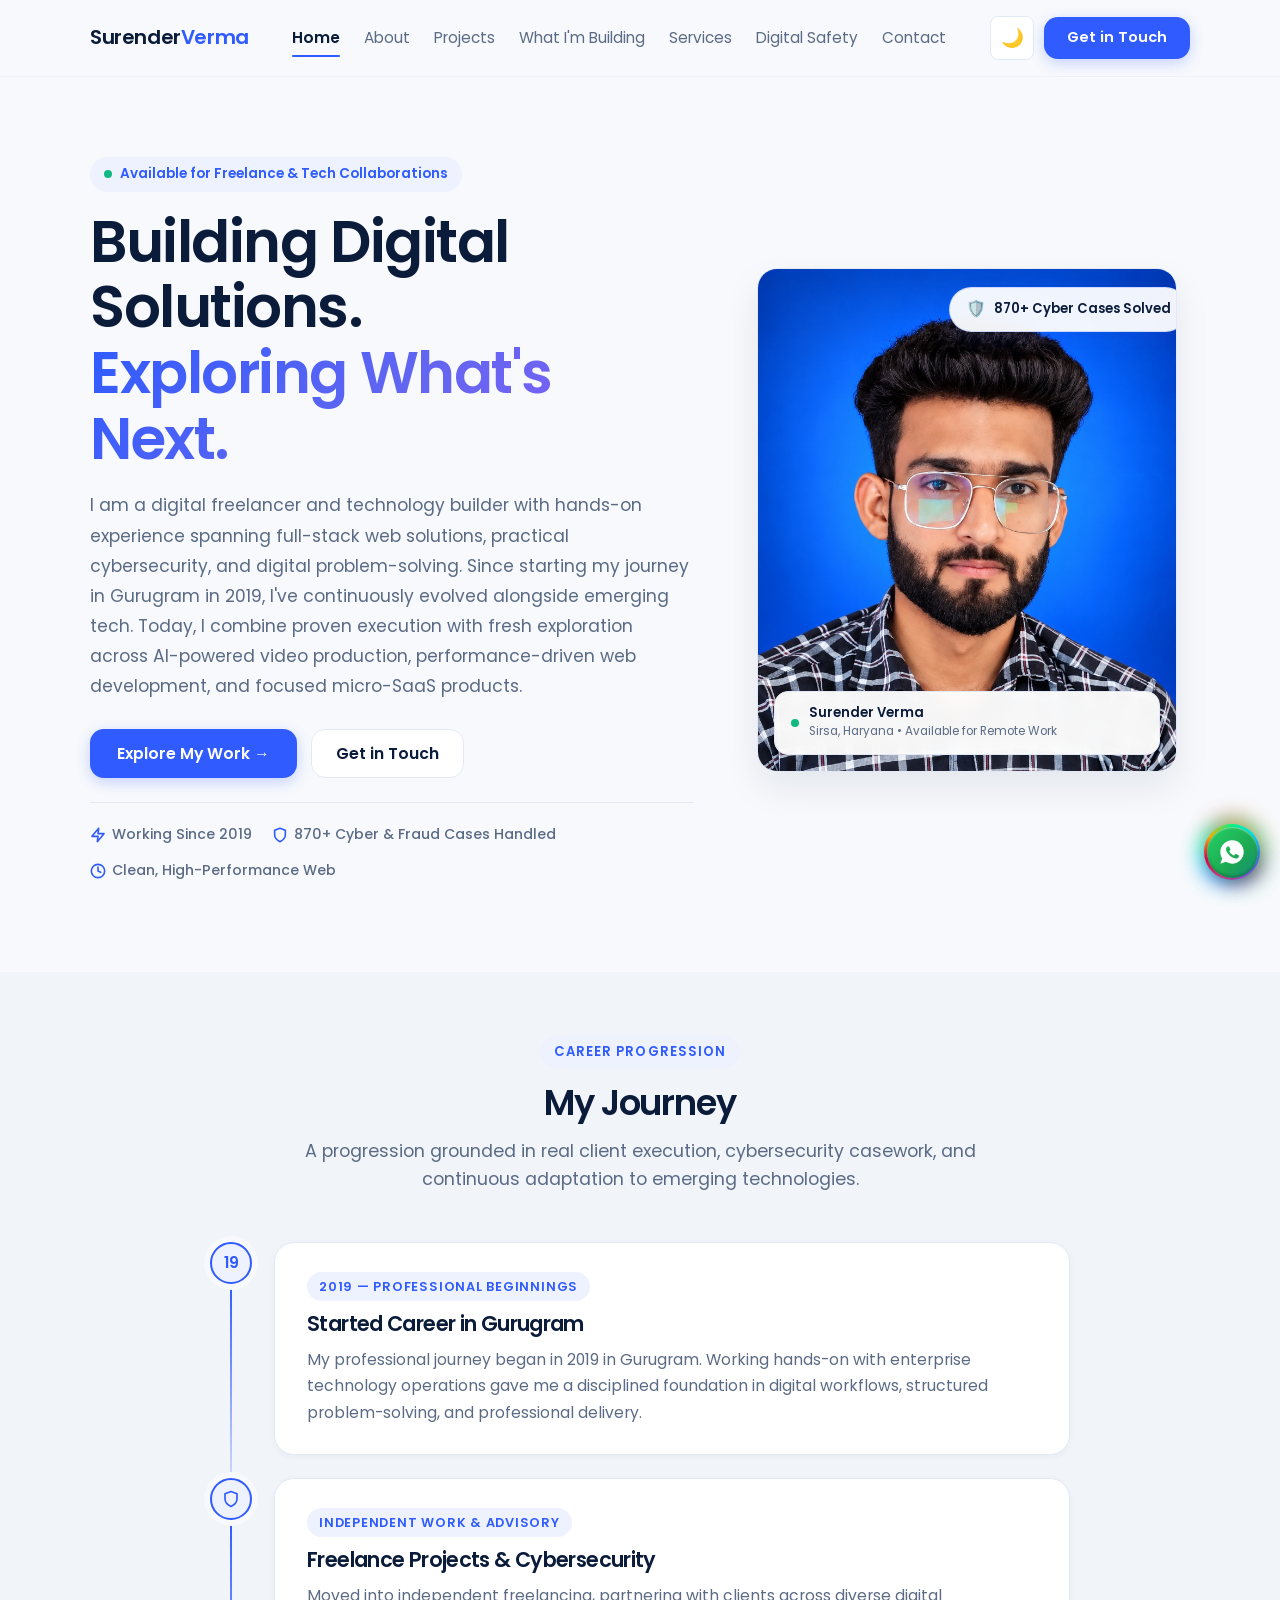
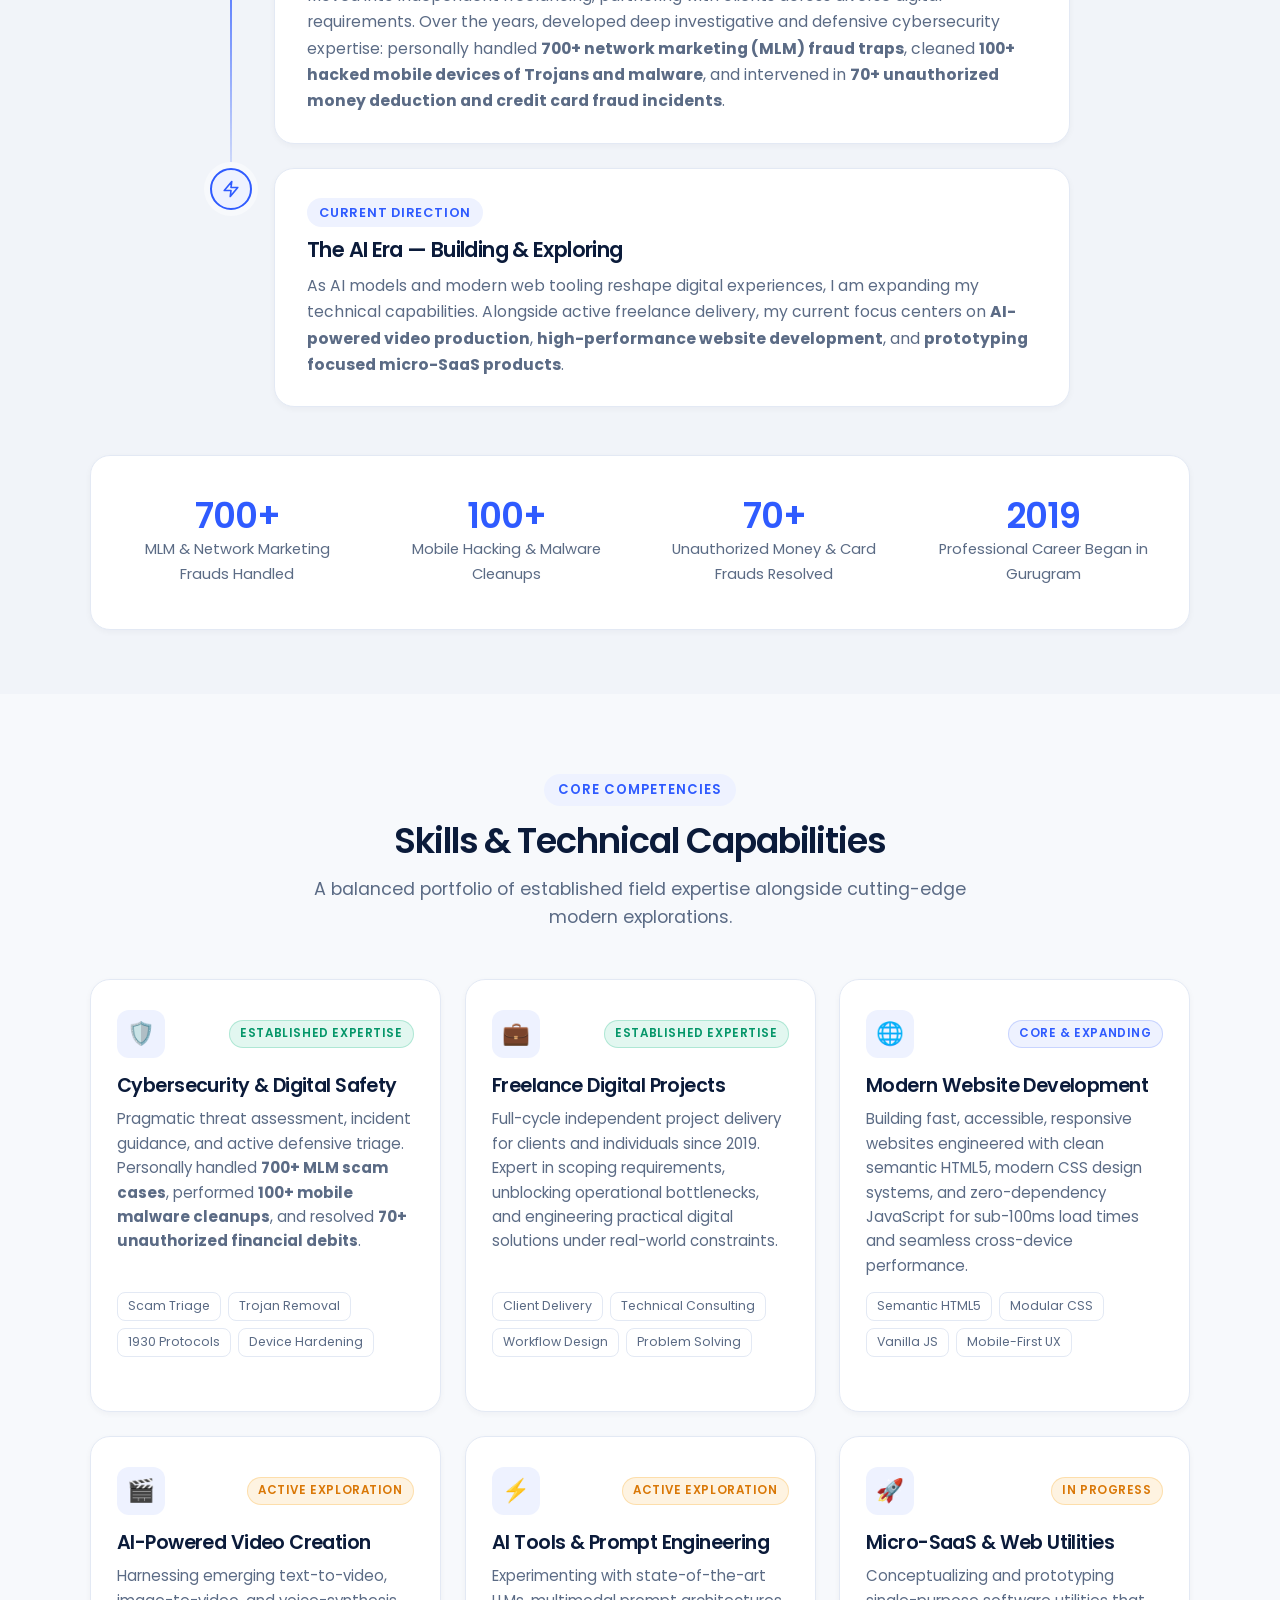
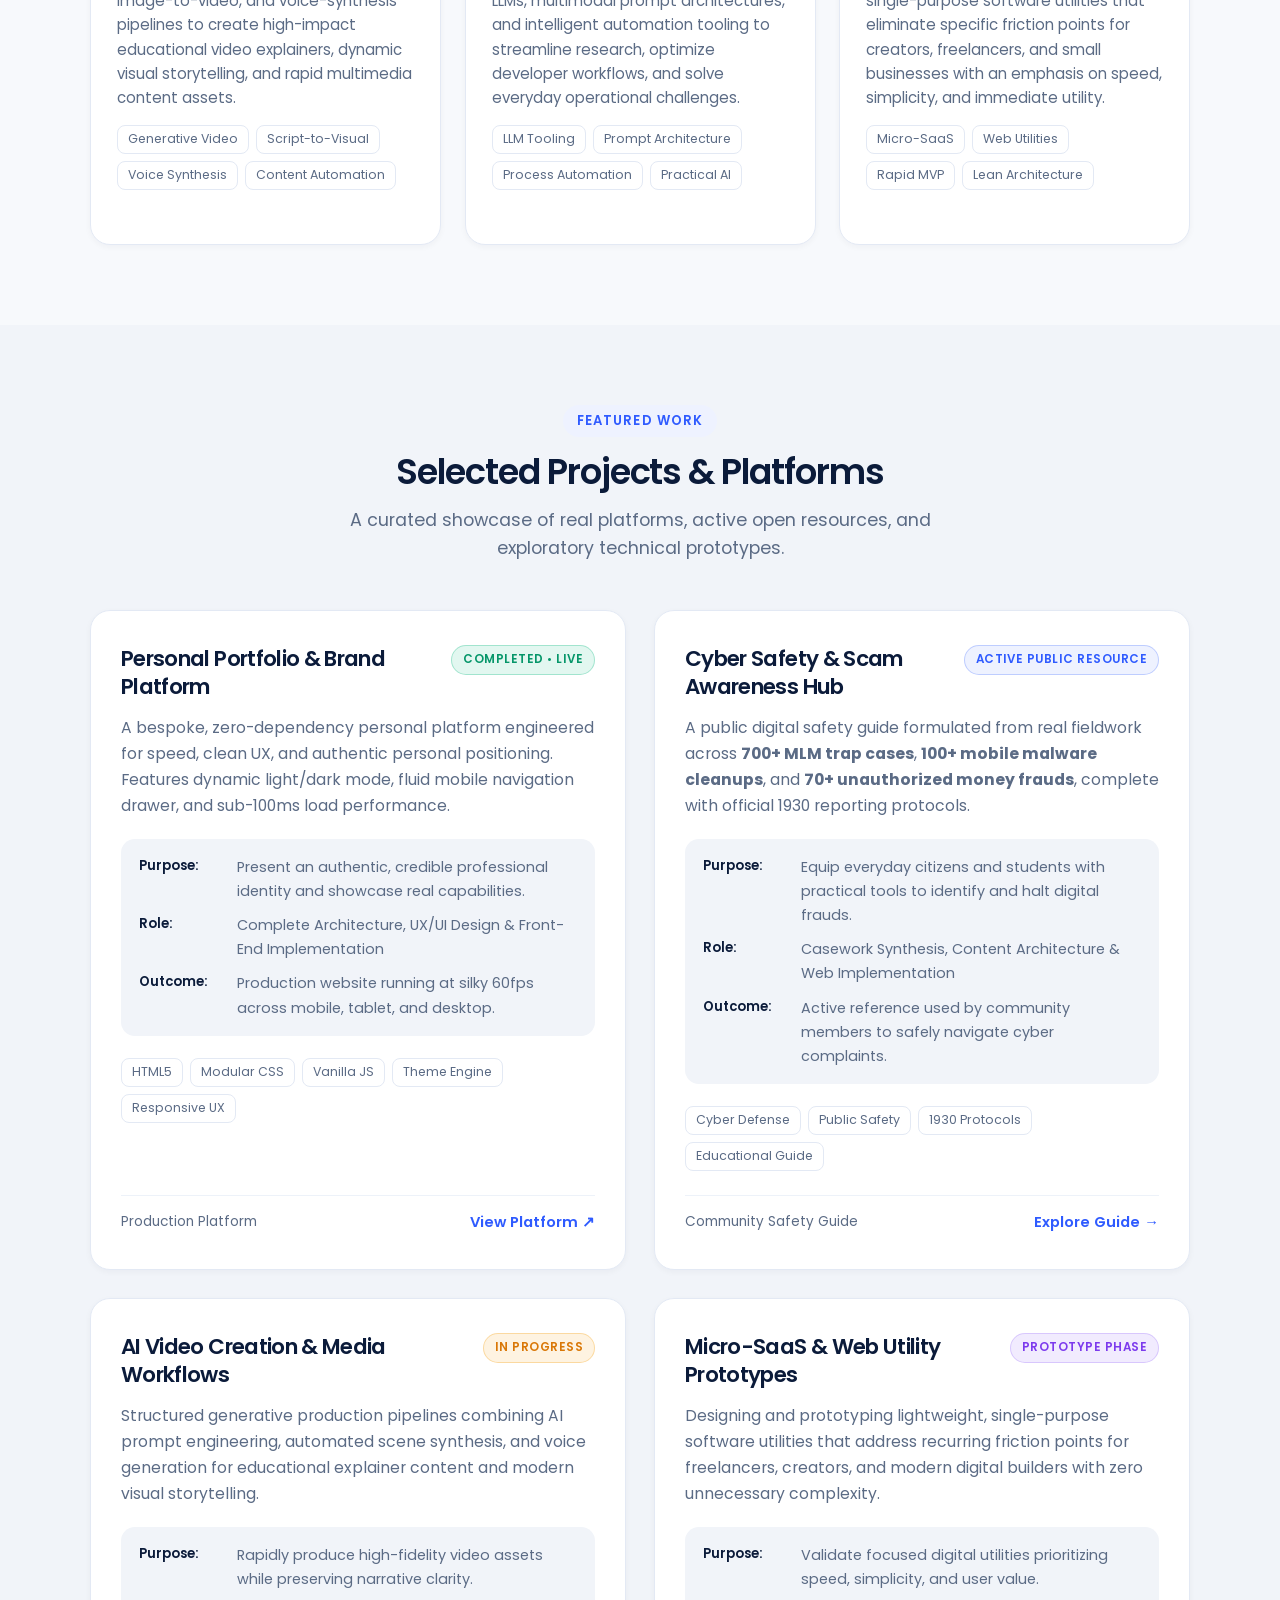
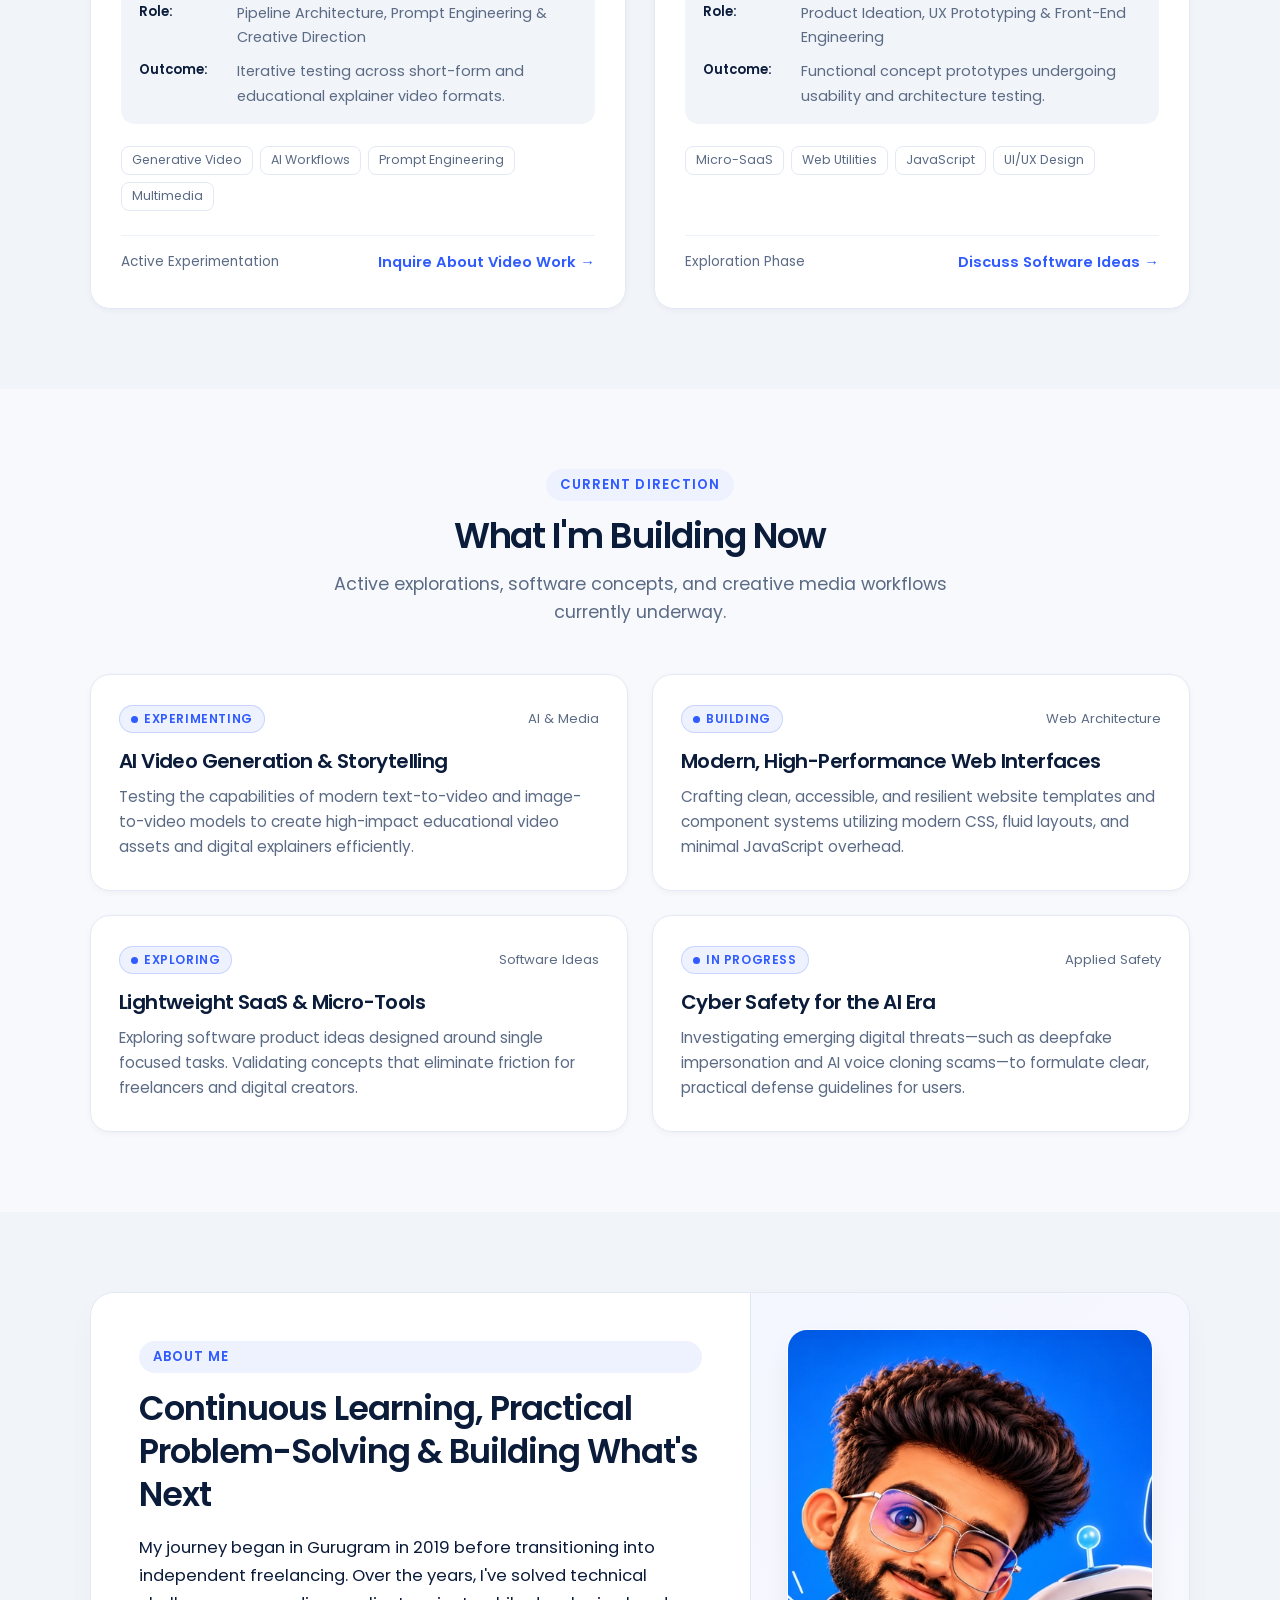
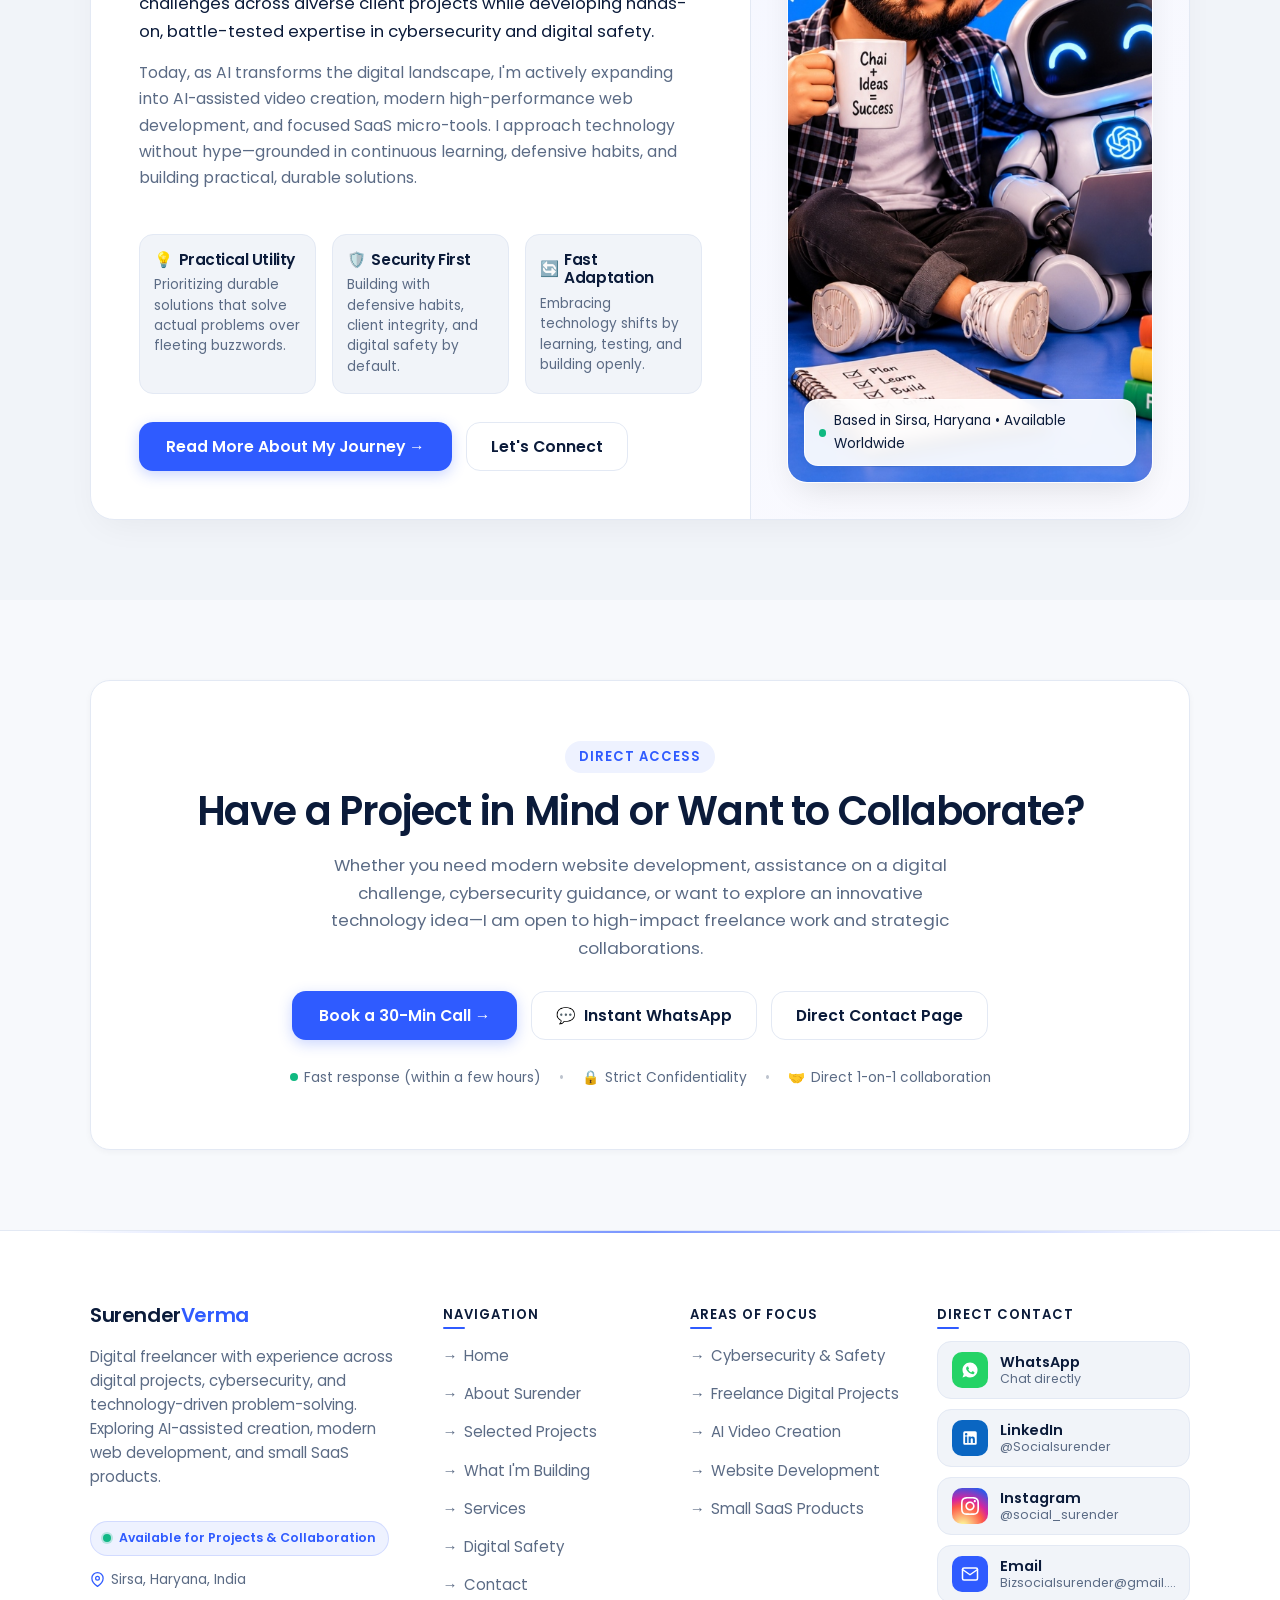
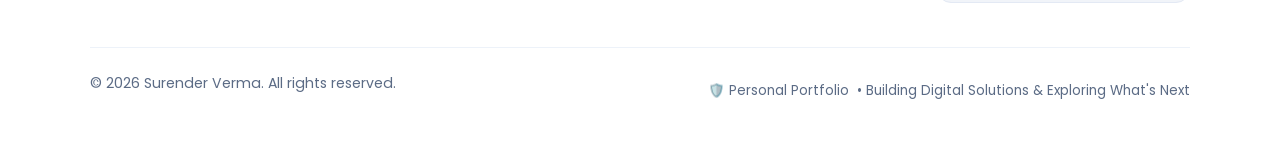
==== commit 63036d5c: "Add files via upload" ====
--- a/index.html
+++ b/index.html
@@ -770,33 +770,23 @@
     </section>
 
     <!-- =======================================================================
-         SECTION F: ABOUT ME
+         SECTION F: ABOUT ME (UNIFIED EDITORIAL & MEDIA CARD)
          ======================================================================= -->
     <section class="section" id="about" style="background-color: var(--bg-surface-subtle);">
       <div class="container">
-        <div class="about-me-grid fade-up">
+        <div class="about-unified-container fade-up">
           
           <!-- Editorial Story Column -->
-          <div class="about-me-card">
+          <div class="about-unified-content">
             <span class="section-tag">About Me</span>
-            <h2 style="font-size: clamp(1.6rem, 3.5vw, 2.2rem); margin-bottom: 20px; color: var(--text-main);">
-              Continuous Learning, Practical Problem-Solving, and Building Useful Solutions
-            </h2>
+            <h2>Continuous Learning, Practical Problem-Solving &amp; Building What's Next</h2>
             
+            <p class="about-lead">
+              My journey began in Gurugram in 2019 before transitioning into independent freelancing. Over the years, I've solved technical challenges across diverse client projects while developing hands-on, battle-tested expertise in cybersecurity and digital safety.
+            </p>
+
             <p>
-              My professional journey began in 2019 when I started working in Gurugram. That initial experience gave me a solid grounding in organizational workflows and real-world technology operations.
-            </p>
-
-            <p>
-              After gaining industry experience, I moved into freelancing, taking on a wide variety of digital projects for clients and individuals. Over the years, I learned to adapt quickly across different technical environments, tackle unforeseen digital challenges, and deliver functional solutions through hands-on work.
-            </p>
-
-            <p>
-              Through this work, I naturally developed practical experience in cybersecurity and digital technologies. Working closely with people revealed how vulnerable everyday internet users and small businesses are to digital threats, which led me to actively help people navigate technical hurdles and protect themselves online.
-            </p>
-
-            <p>
-              Today, as AI models and tools are rapidly reshaping the digital landscape, I am actively expanding my foundation into new areas. I don't claim to know everything about AI; instead, I approach it as an experienced digital practitioner who loves to learn, experiment openly, and build useful solutions as technology evolves.
+              Today, as AI transforms the digital landscape, I'm actively expanding into AI-assisted video creation, modern high-performance web development, and focused SaaS micro-tools. I approach technology without hype—grounded in continuous learning, defensive habits, and building practical, durable solutions.
             </p>
 
             <!-- 3 Core Working Principles -->
@@ -807,7 +797,7 @@
               </div>
               <div class="principle-box">
                 <h4><span>🛡️</span> Security First</h4>
-                <p>Building with integrity, defensive habits, and digital safety by default.</p>
+                <p>Building with defensive habits, client integrity, and digital safety by default.</p>
               </div>
               <div class="principle-box">
                 <h4><span>🔄</span> Fast Adaptation</h4>
@@ -821,18 +811,20 @@
             </div>
           </div>
 
-          <!-- Visual Column -->
-          <div class="about-me-visual-card">
-            <img 
-              src="images/my-story-artwork.jpg" 
-              alt="Surender Verma - Digital Professional &amp; Technology Builder"
-              width="640"
-              height="780"
-              loading="lazy"
-            >
-            <div class="about-me-visual-chip">
-              <span class="pulsing-live-dot"></span>
-              <span>Based in Sirsa, Haryana • Available Worldwide</span>
+          <!-- Integrated Visual Media Column (Inside the Same Card) -->
+          <div class="about-unified-media">
+            <div class="about-media-wrapper">
+              <img 
+                src="images/my-story-artwork.jpg" 
+                alt="Surender Verma - Digital Professional &amp; Technology Builder"
+                width="640"
+                height="780"
+                loading="lazy"
+              >
+              <div class="about-me-visual-chip">
+                <span class="pulsing-live-dot"></span>
+                <span>Based in Sirsa, Haryana • Available Worldwide</span>
+              </div>
             </div>
           </div>
 
--- a/style.css
+++ b/style.css
@@ -3802,7 +3802,107 @@
   flex-grow: 1;
 }
 
-/* --- Section F: About Me Editorial Layout --- */
+/* --- Section F: Unified About Me Layout --- */
+.about-unified-container {
+  background: var(--bg-surface);
+  border: 1px solid var(--border-color);
+  border-radius: var(--radius-xl, 24px);
+  box-shadow: 0 12px 36px -10px rgba(0, 0, 0, 0.06);
+  display: grid;
+  grid-template-columns: 1fr;
+  overflow: hidden;
+  position: relative;
+  transition: box-shadow 0.3s ease, border-color 0.3s ease;
+}
+
+.about-unified-container:hover {
+  box-shadow: 0 18px 42px -12px rgba(47, 91, 255, 0.12);
+  border-color: rgba(47, 91, 255, 0.25);
+}
+
+@media (min-width: 960px) {
+  .about-unified-container {
+    grid-template-columns: minmax(0, 1.2fr) minmax(0, 0.8fr);
+    align-items: stretch;
+  }
+}
+
+.about-unified-content {
+  padding: clamp(28px, 4.5vw, 48px);
+  display: flex;
+  flex-direction: column;
+  justify-content: center;
+}
+
+.about-unified-content h2 {
+  font-size: clamp(1.6rem, 3.2vw, 2.1rem);
+  margin-bottom: 18px;
+  color: var(--text-main);
+  line-height: 1.28;
+}
+
+.about-unified-content .about-lead {
+  font-size: 1.04rem;
+  color: var(--text-main);
+  line-height: 1.68;
+  margin-bottom: 14px;
+}
+
+.about-unified-content p {
+  font-size: 0.98rem;
+  color: var(--text-muted);
+  line-height: 1.68;
+  margin-bottom: 18px;
+}
+
+.about-unified-media {
+  background: linear-gradient(145deg, rgba(47, 91, 255, 0.05), rgba(99, 102, 241, 0.03));
+  position: relative;
+  display: flex;
+  align-items: center;
+  justify-content: center;
+  padding: clamp(20px, 3vw, 36px);
+  border-top: 1px solid var(--border-color);
+}
+
+@media (min-width: 960px) {
+  .about-unified-media {
+    border-top: none;
+    border-left: 1px solid var(--border-color);
+  }
+}
+
+.about-media-wrapper {
+  position: relative;
+  width: 100%;
+  height: 100%;
+  max-width: 440px;
+  border-radius: var(--radius-lg, 18px);
+  overflow: hidden;
+  box-shadow: 0 14px 34px -10px rgba(0, 0, 0, 0.12);
+  border: 1px solid rgba(255, 255, 255, 0.6);
+  display: flex;
+}
+
+[data-theme="dark"] .about-media-wrapper {
+  border-color: rgba(255, 255, 255, 0.08);
+  box-shadow: 0 16px 36px -10px rgba(0, 0, 0, 0.4);
+}
+
+.about-media-wrapper img {
+  width: 100%;
+  height: 100%;
+  min-height: 360px;
+  object-fit: cover;
+  display: block;
+  transition: transform 0.5s cubic-bezier(0.16, 1, 0.3, 1);
+}
+
+.about-unified-container:hover .about-media-wrapper img {
+  transform: scale(1.03);
+}
+
+/* Legacy support kept safe */
 .about-me-grid {
   display: grid;
   grid-template-columns: 1fr;
@@ -3823,17 +3923,6 @@
   border-radius: var(--radius-xl, 22px);
   padding: clamp(30px, 4vw, 44px);
   box-shadow: var(--shadow-sm);
-}
-
-.about-me-card p {
-  font-size: 1.02rem;
-  color: var(--text-muted);
-  line-height: 1.72;
-  margin-bottom: 16px;
-}
-
-.about-me-card p:last-of-type {
-  margin-bottom: 24px;
 }
 
 .about-me-visual-card {
@@ -4188,16 +4277,18 @@
 }
 
 .principle-box {
-  background: var(--bg-surface);
+  background: var(--bg-surface-subtle);
   border: 1px solid var(--border-color);
   border-radius: var(--radius-md);
-  padding: 18px 16px;
-  transition: transform 0.25s ease, border-color 0.25s ease;
+  padding: 16px 14px;
+  transition: transform 0.25s ease, border-color 0.25s ease, background 0.25s ease, box-shadow 0.25s ease;
 }
 
 .principle-box:hover {
   transform: translateY(-3px);
   border-color: var(--color-primary);
+  background: var(--bg-surface);
+  box-shadow: 0 8px 20px -6px rgba(47, 91, 255, 0.12);
 }
 
 .principle-box h4 {
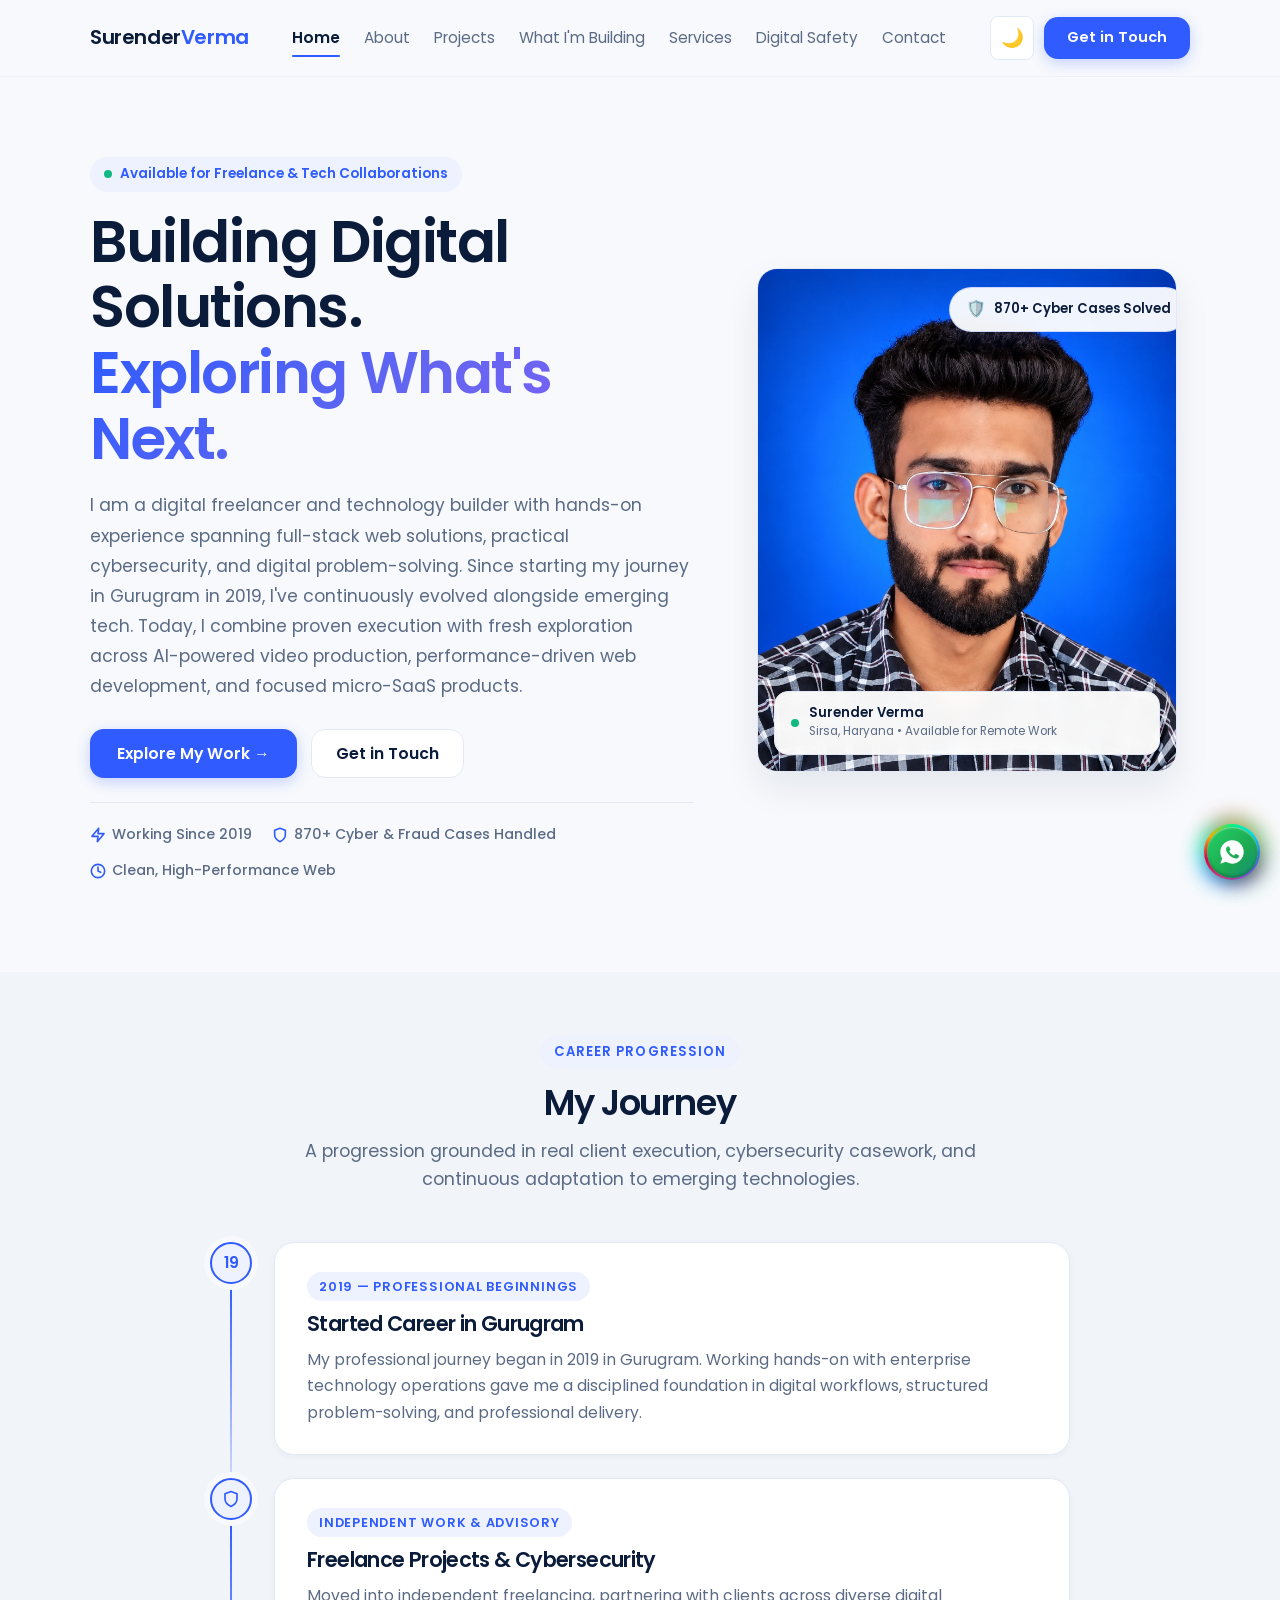
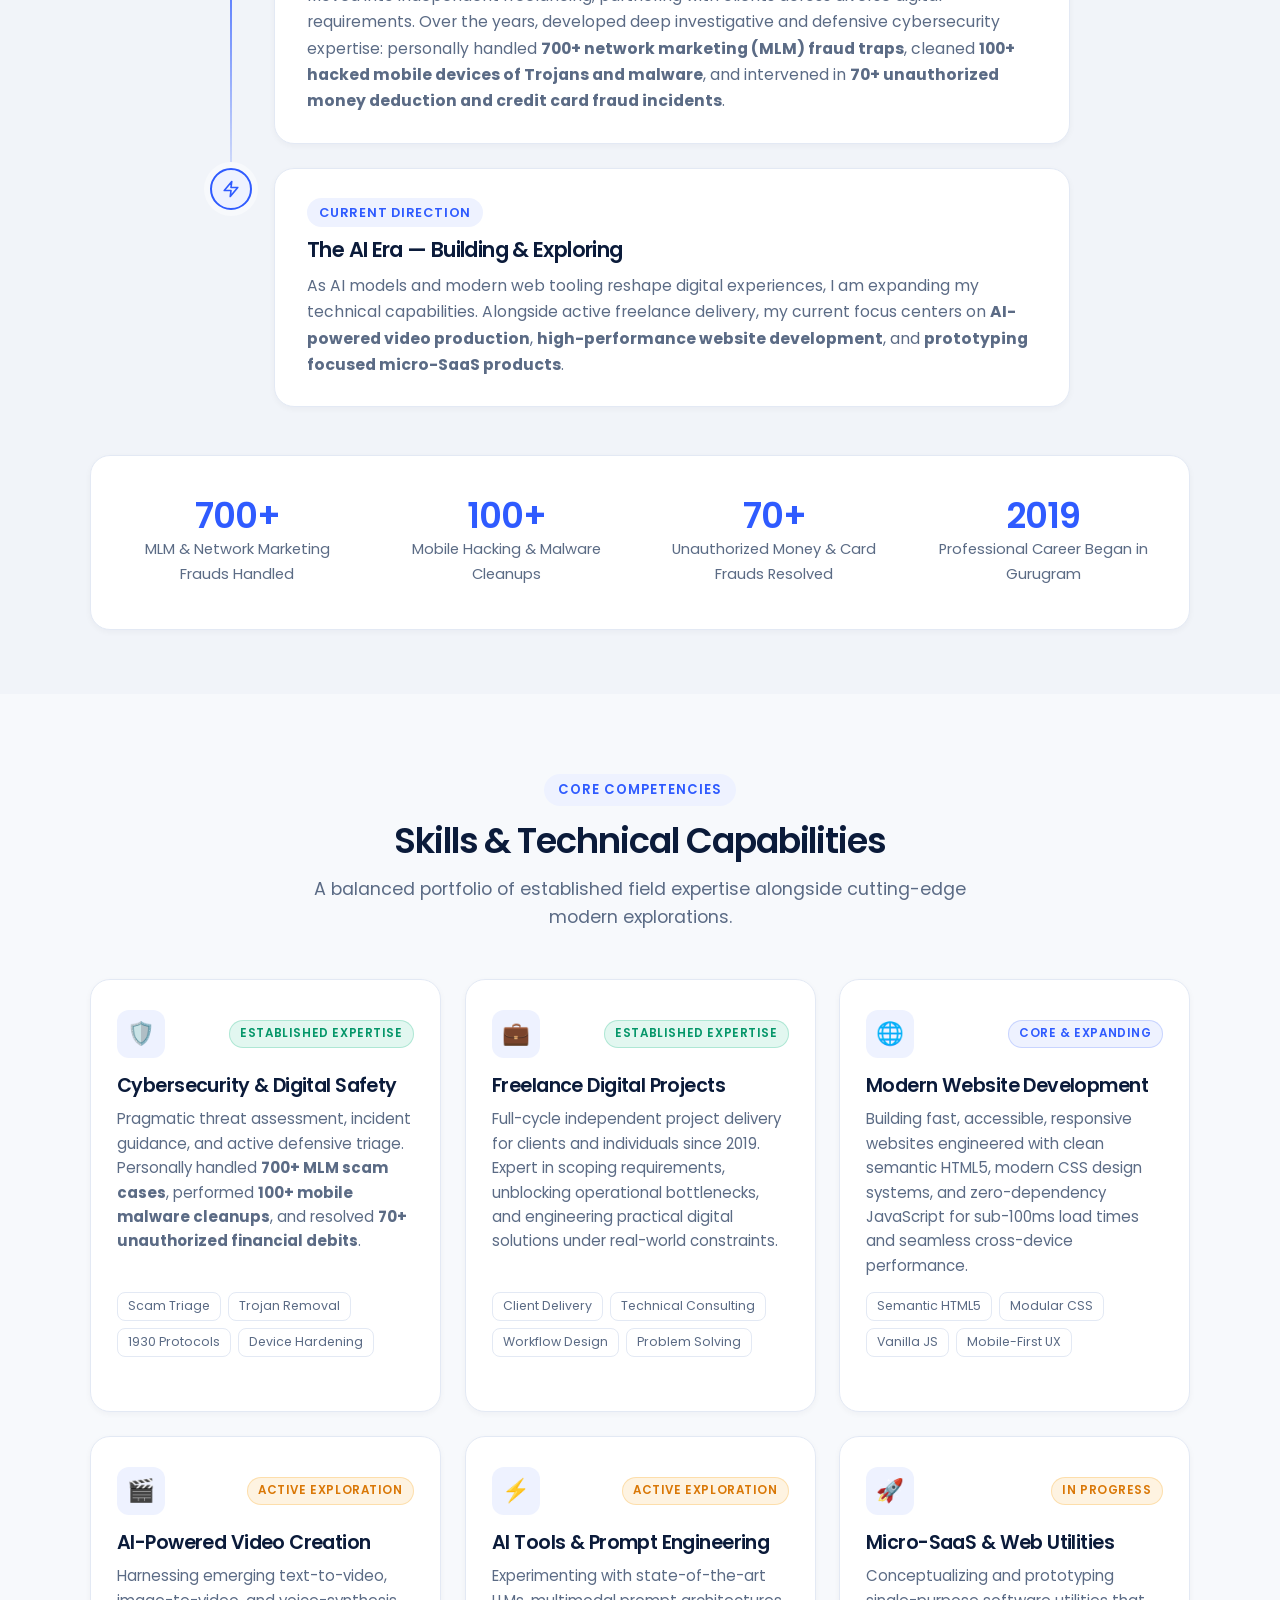
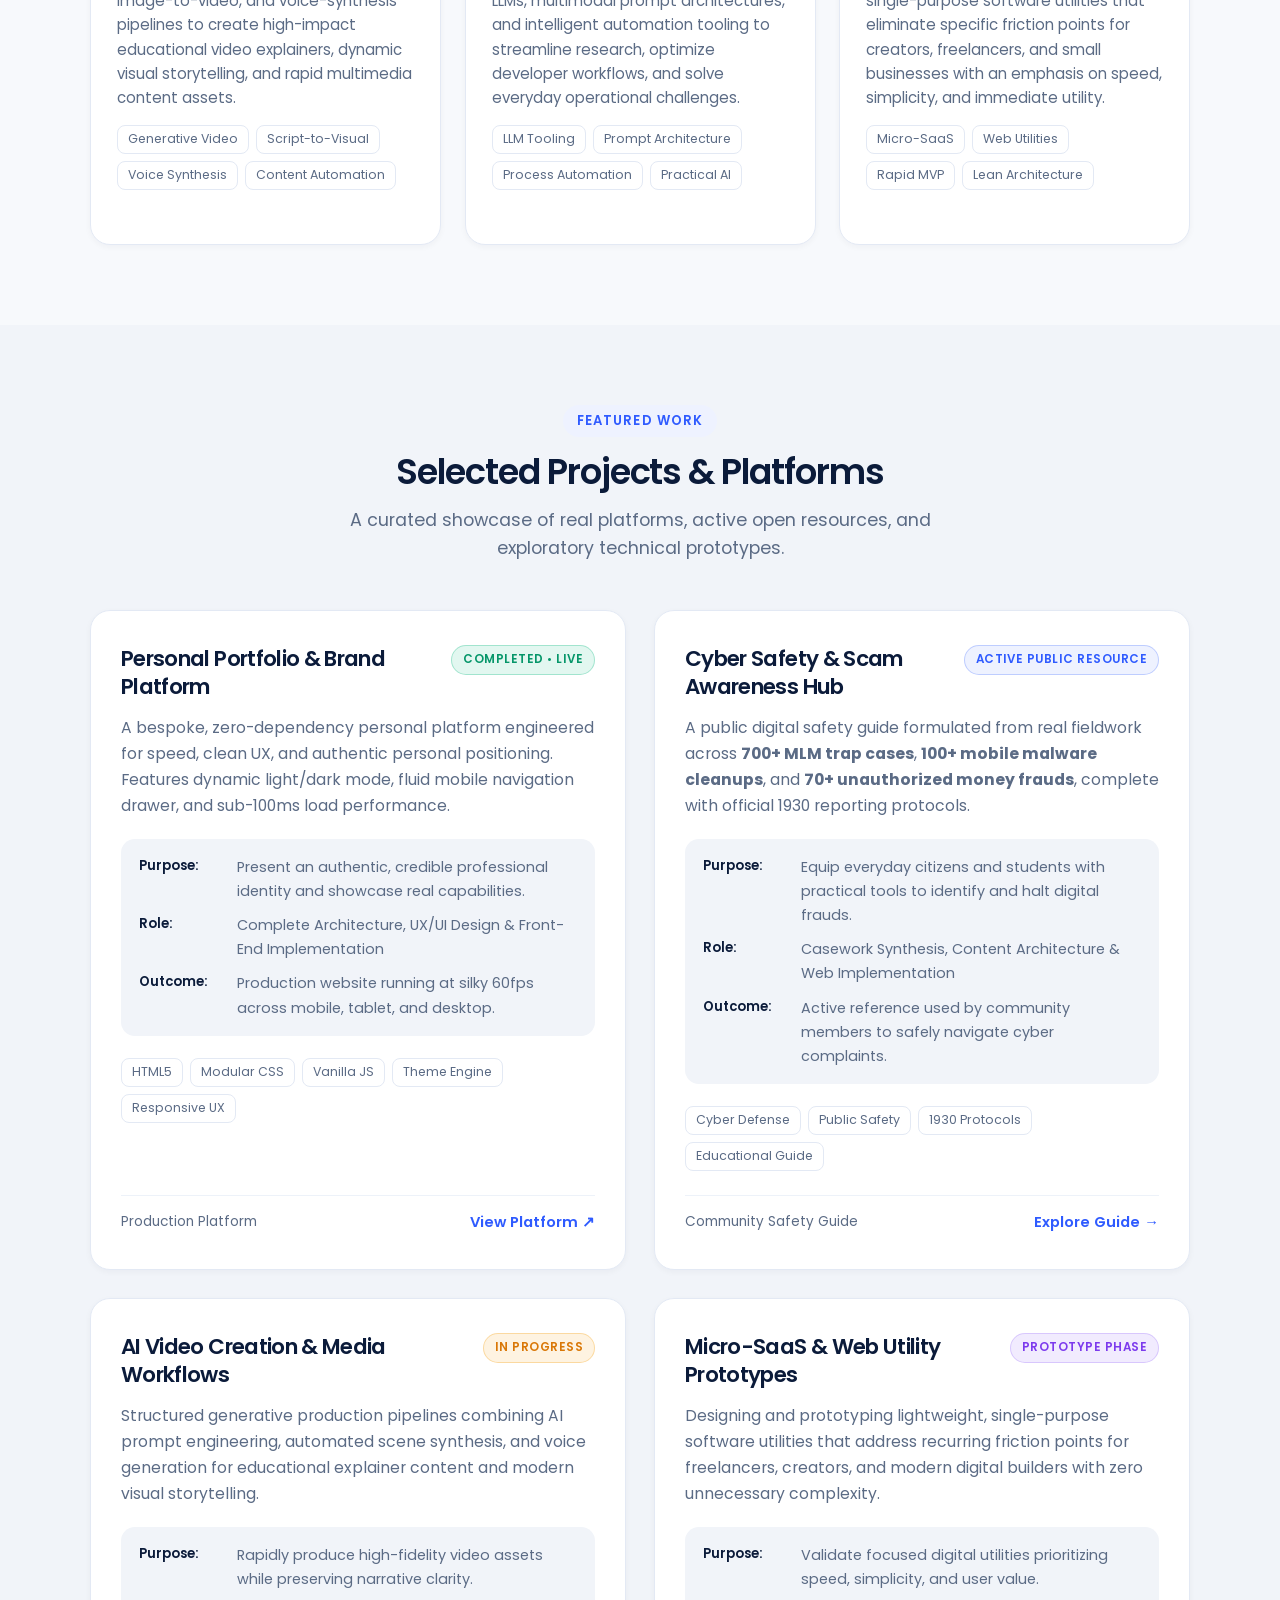
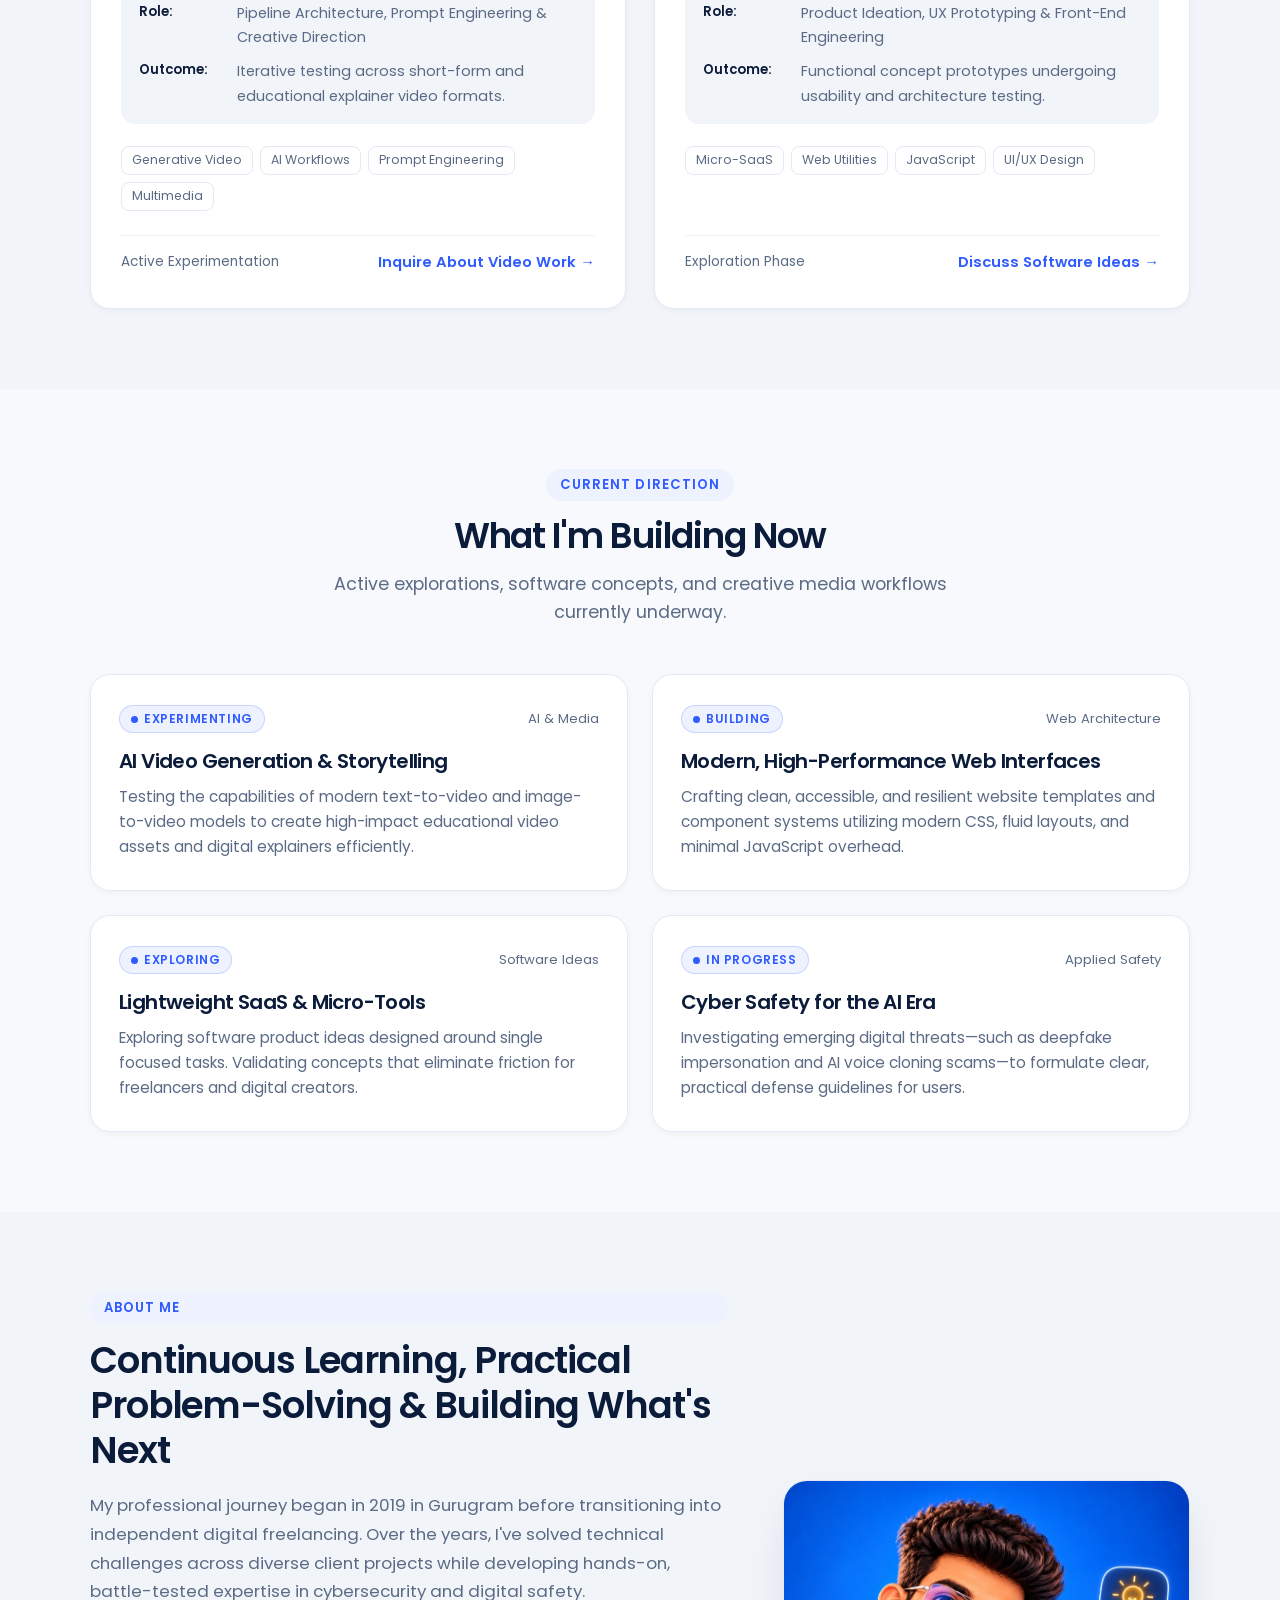
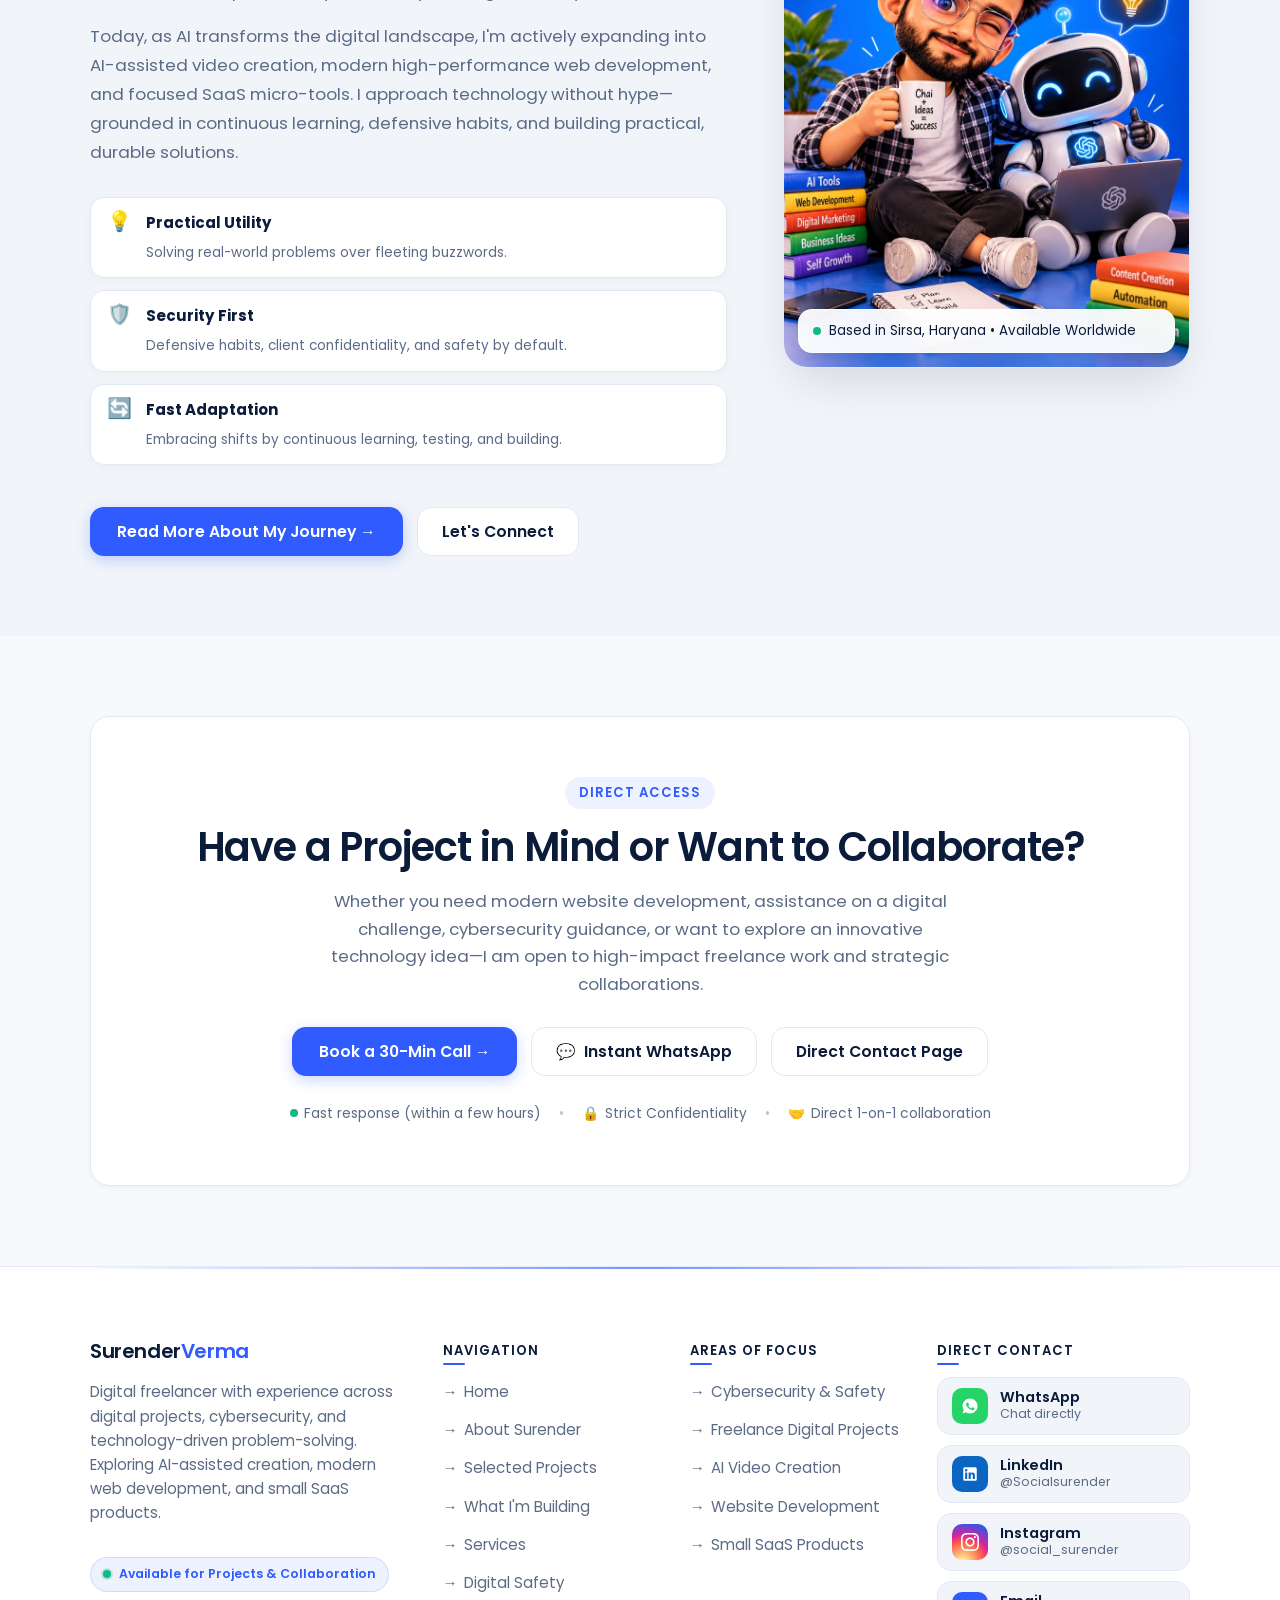
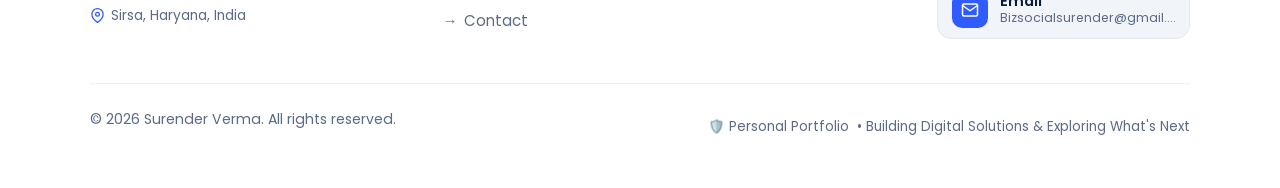
==== commit 60f3cdf4: "Add files via upload" ====
--- a/index.html
+++ b/index.html
@@ -770,38 +770,49 @@
     </section>
 
     <!-- =======================================================================
-         SECTION F: ABOUT ME (UNIFIED EDITORIAL & MEDIA CARD)
+         SECTION F: ABOUT ME
          ======================================================================= -->
     <section class="section" id="about" style="background-color: var(--bg-surface-subtle);">
       <div class="container">
-        <div class="about-unified-container fade-up">
+        <div class="about-grid fade-up">
           
           <!-- Editorial Story Column -->
-          <div class="about-unified-content">
+          <div class="about-content">
             <span class="section-tag">About Me</span>
-            <h2>Continuous Learning, Practical Problem-Solving &amp; Building What's Next</h2>
+            <h2 style="font-size: clamp(1.8rem, 3.6vw, 2.3rem); line-height: 1.22; margin-bottom: 18px; color: var(--text-main);">
+              Continuous Learning, Practical Problem-Solving &amp; Building What's Next
+            </h2>
             
-            <p class="about-lead">
-              My journey began in Gurugram in 2019 before transitioning into independent freelancing. Over the years, I've solved technical challenges across diverse client projects while developing hands-on, battle-tested expertise in cybersecurity and digital safety.
-            </p>
-
-            <p>
+            <p style="font-size: 1.05rem; line-height: 1.72; color: var(--text-muted); margin-bottom: 16px;">
+              My professional journey began in 2019 in Gurugram before transitioning into independent digital freelancing. Over the years, I've solved technical challenges across diverse client projects while developing hands-on, battle-tested expertise in cybersecurity and digital safety.
+            </p>
+
+            <p style="font-size: 1.05rem; line-height: 1.72; color: var(--text-muted); margin-bottom: 22px;">
               Today, as AI transforms the digital landscape, I'm actively expanding into AI-assisted video creation, modern high-performance web development, and focused SaaS micro-tools. I approach technology without hype—grounded in continuous learning, defensive habits, and building practical, durable solutions.
             </p>
 
-            <!-- 3 Core Working Principles -->
-            <div class="principles-grid">
-              <div class="principle-box">
-                <h4><span>💡</span> Practical Utility</h4>
-                <p>Prioritizing durable solutions that solve actual problems over fleeting buzzwords.</p>
-              </div>
-              <div class="principle-box">
-                <h4><span>🛡️</span> Security First</h4>
-                <p>Building with defensive habits, client integrity, and digital safety by default.</p>
-              </div>
-              <div class="principle-box">
-                <h4><span>🔄</span> Fast Adaptation</h4>
-                <p>Embracing technology shifts by learning, testing, and building openly.</p>
+            <!-- 3 Core Working Principles (Clean Stacked List) -->
+            <div class="about-principles-list">
+              <div class="about-principle-item">
+                <span class="principle-ico">💡</span>
+                <div class="principle-text">
+                  <strong>Practical Utility</strong>
+                  <span>Solving real-world problems over fleeting buzzwords.</span>
+                </div>
+              </div>
+              <div class="about-principle-item">
+                <span class="principle-ico">🛡️</span>
+                <div class="principle-text">
+                  <strong>Security First</strong>
+                  <span>Defensive habits, client confidentiality, and safety by default.</span>
+                </div>
+              </div>
+              <div class="about-principle-item">
+                <span class="principle-ico">🔄</span>
+                <div class="principle-text">
+                  <strong>Fast Adaptation</strong>
+                  <span>Embracing shifts by continuous learning, testing, and building.</span>
+                </div>
               </div>
             </div>
 
@@ -811,17 +822,18 @@
             </div>
           </div>
 
-          <!-- Integrated Visual Media Column (Inside the Same Card) -->
-          <div class="about-unified-media">
-            <div class="about-media-wrapper">
+          <!-- Visual Artwork Column -->
+          <div class="about-visual-column">
+            <div class="about-artwork-frame">
               <img 
                 src="images/my-story-artwork.jpg" 
                 alt="Surender Verma - Digital Professional &amp; Technology Builder"
-                width="640"
-                height="780"
+                class="about-artwork-img"
+                width="480"
+                height="576"
                 loading="lazy"
               >
-              <div class="about-me-visual-chip">
+              <div class="about-artwork-chip">
                 <span class="pulsing-live-dot"></span>
                 <span>Based in Sirsa, Haryana • Available Worldwide</span>
               </div>
--- a/style.css
+++ b/style.css
@@ -3802,104 +3802,131 @@
   flex-grow: 1;
 }
 
-/* --- Section F: Unified About Me Layout --- */
-.about-unified-container {
+/* --- Section F: Premium About Me Layout --- */
+.about-grid {
+  display: grid;
+  grid-template-columns: 1fr;
+  gap: 36px;
+  align-items: center;
+}
+
+@media (min-width: 960px) {
+  .about-grid {
+    grid-template-columns: minmax(0, 1.22fr) minmax(0, 0.78fr);
+    gap: 56px;
+  }
+}
+
+.about-content {
+  display: flex;
+  flex-direction: column;
+}
+
+.about-principles-list {
+  display: flex;
+  flex-direction: column;
+  gap: 12px;
+  margin: 8px 0 14px;
+}
+
+.about-principle-item {
+  display: flex;
+  align-items: flex-start;
+  gap: 14px;
+  padding: 12px 16px;
   background: var(--bg-surface);
   border: 1px solid var(--border-color);
-  border-radius: var(--radius-xl, 24px);
-  box-shadow: 0 12px 36px -10px rgba(0, 0, 0, 0.06);
-  display: grid;
-  grid-template-columns: 1fr;
-  overflow: hidden;
-  position: relative;
-  transition: box-shadow 0.3s ease, border-color 0.3s ease;
-}
-
-.about-unified-container:hover {
-  box-shadow: 0 18px 42px -12px rgba(47, 91, 255, 0.12);
-  border-color: rgba(47, 91, 255, 0.25);
-}
-
-@media (min-width: 960px) {
-  .about-unified-container {
-    grid-template-columns: minmax(0, 1.2fr) minmax(0, 0.8fr);
-    align-items: stretch;
-  }
-}
-
-.about-unified-content {
-  padding: clamp(28px, 4.5vw, 48px);
-  display: flex;
-  flex-direction: column;
+  border-radius: var(--radius-md);
+  box-shadow: 0 2px 8px rgba(0, 0, 0, 0.03);
+  transition: transform 0.25s ease, border-color 0.25s ease, box-shadow 0.25s ease;
+}
+
+.about-principle-item:hover {
+  transform: translateX(5px);
+  border-color: var(--color-primary);
+  box-shadow: 0 6px 18px -4px rgba(47, 91, 255, 0.15);
+}
+
+.principle-ico {
+  font-size: 1.25rem;
+  line-height: 1;
+  flex-shrink: 0;
+  margin-top: 1px;
+}
+
+.principle-text strong {
+  display: block;
+  font-size: 0.94rem;
+  color: var(--text-main);
+  margin-bottom: 2px;
+}
+
+.principle-text span {
+  font-size: 0.85rem;
+  color: var(--text-muted);
+  line-height: 1.45;
+}
+
+.about-visual-column {
+  display: flex;
   justify-content: center;
-}
-
-.about-unified-content h2 {
-  font-size: clamp(1.6rem, 3.2vw, 2.1rem);
-  margin-bottom: 18px;
-  color: var(--text-main);
-  line-height: 1.28;
-}
-
-.about-unified-content .about-lead {
-  font-size: 1.04rem;
-  color: var(--text-main);
-  line-height: 1.68;
-  margin-bottom: 14px;
-}
-
-.about-unified-content p {
-  font-size: 0.98rem;
-  color: var(--text-muted);
-  line-height: 1.68;
-  margin-bottom: 18px;
-}
-
-.about-unified-media {
-  background: linear-gradient(145deg, rgba(47, 91, 255, 0.05), rgba(99, 102, 241, 0.03));
-  position: relative;
-  display: flex;
-  align-items: center;
-  justify-content: center;
-  padding: clamp(20px, 3vw, 36px);
-  border-top: 1px solid var(--border-color);
-}
-
-@media (min-width: 960px) {
-  .about-unified-media {
-    border-top: none;
-    border-left: 1px solid var(--border-color);
-  }
-}
-
-.about-media-wrapper {
+  align-items: center;
+}
+
+.about-artwork-frame {
   position: relative;
   width: 100%;
-  height: 100%;
   max-width: 440px;
-  border-radius: var(--radius-lg, 18px);
+  border-radius: var(--radius-xl, 24px);
   overflow: hidden;
-  box-shadow: 0 14px 34px -10px rgba(0, 0, 0, 0.12);
-  border: 1px solid rgba(255, 255, 255, 0.6);
-  display: flex;
-}
-
-[data-theme="dark"] .about-media-wrapper {
-  border-color: rgba(255, 255, 255, 0.08);
-  box-shadow: 0 16px 36px -10px rgba(0, 0, 0, 0.4);
-}
-
-.about-media-wrapper img {
+  background: var(--bg-surface);
+  border: 1px solid var(--border-color);
+  box-shadow: 0 20px 48px -12px rgba(15, 23, 42, 0.14);
+  transition: transform 0.4s cubic-bezier(0.16, 1, 0.3, 1), box-shadow 0.4s ease;
+}
+
+.about-artwork-frame:hover {
+  transform: translateY(-5px);
+  box-shadow: 0 24px 56px -12px rgba(47, 91, 255, 0.22);
+}
+
+.about-artwork-img {
   width: 100%;
-  height: 100%;
-  min-height: 360px;
+  height: auto;
+  aspect-ratio: 4 / 4.8;
   object-fit: cover;
   display: block;
   transition: transform 0.5s cubic-bezier(0.16, 1, 0.3, 1);
 }
 
-.about-unified-container:hover .about-media-wrapper img {
+.about-artwork-frame:hover .about-artwork-img {
   transform: scale(1.03);
+}
+
+.about-artwork-chip {
+  position: absolute;
+  bottom: 14px;
+  left: 14px;
+  right: 14px;
+  background: rgba(255, 255, 255, 0.94);
+  backdrop-filter: blur(10px);
+  -webkit-backdrop-filter: blur(10px);
+  border-radius: var(--radius-md);
+  padding: 10px 14px;
+  border: 1px solid rgba(255, 255, 255, 0.7);
+  font-size: 0.84rem;
+  color: var(--text-main);
+  display: flex;
+  align-items: center;
+  gap: 8px;
+  box-shadow: 0 6px 18px rgba(0, 0, 0, 0.12);
+  z-index: 2;
+}
+
+[data-theme="dark"] .about-artwork-chip {
+  background: rgba(15, 28, 59, 0.94);
+  border-color: rgba(255, 255, 255, 0.12);
+  color: #FFFFFF;
 }
 
 /* Legacy support kept safe */
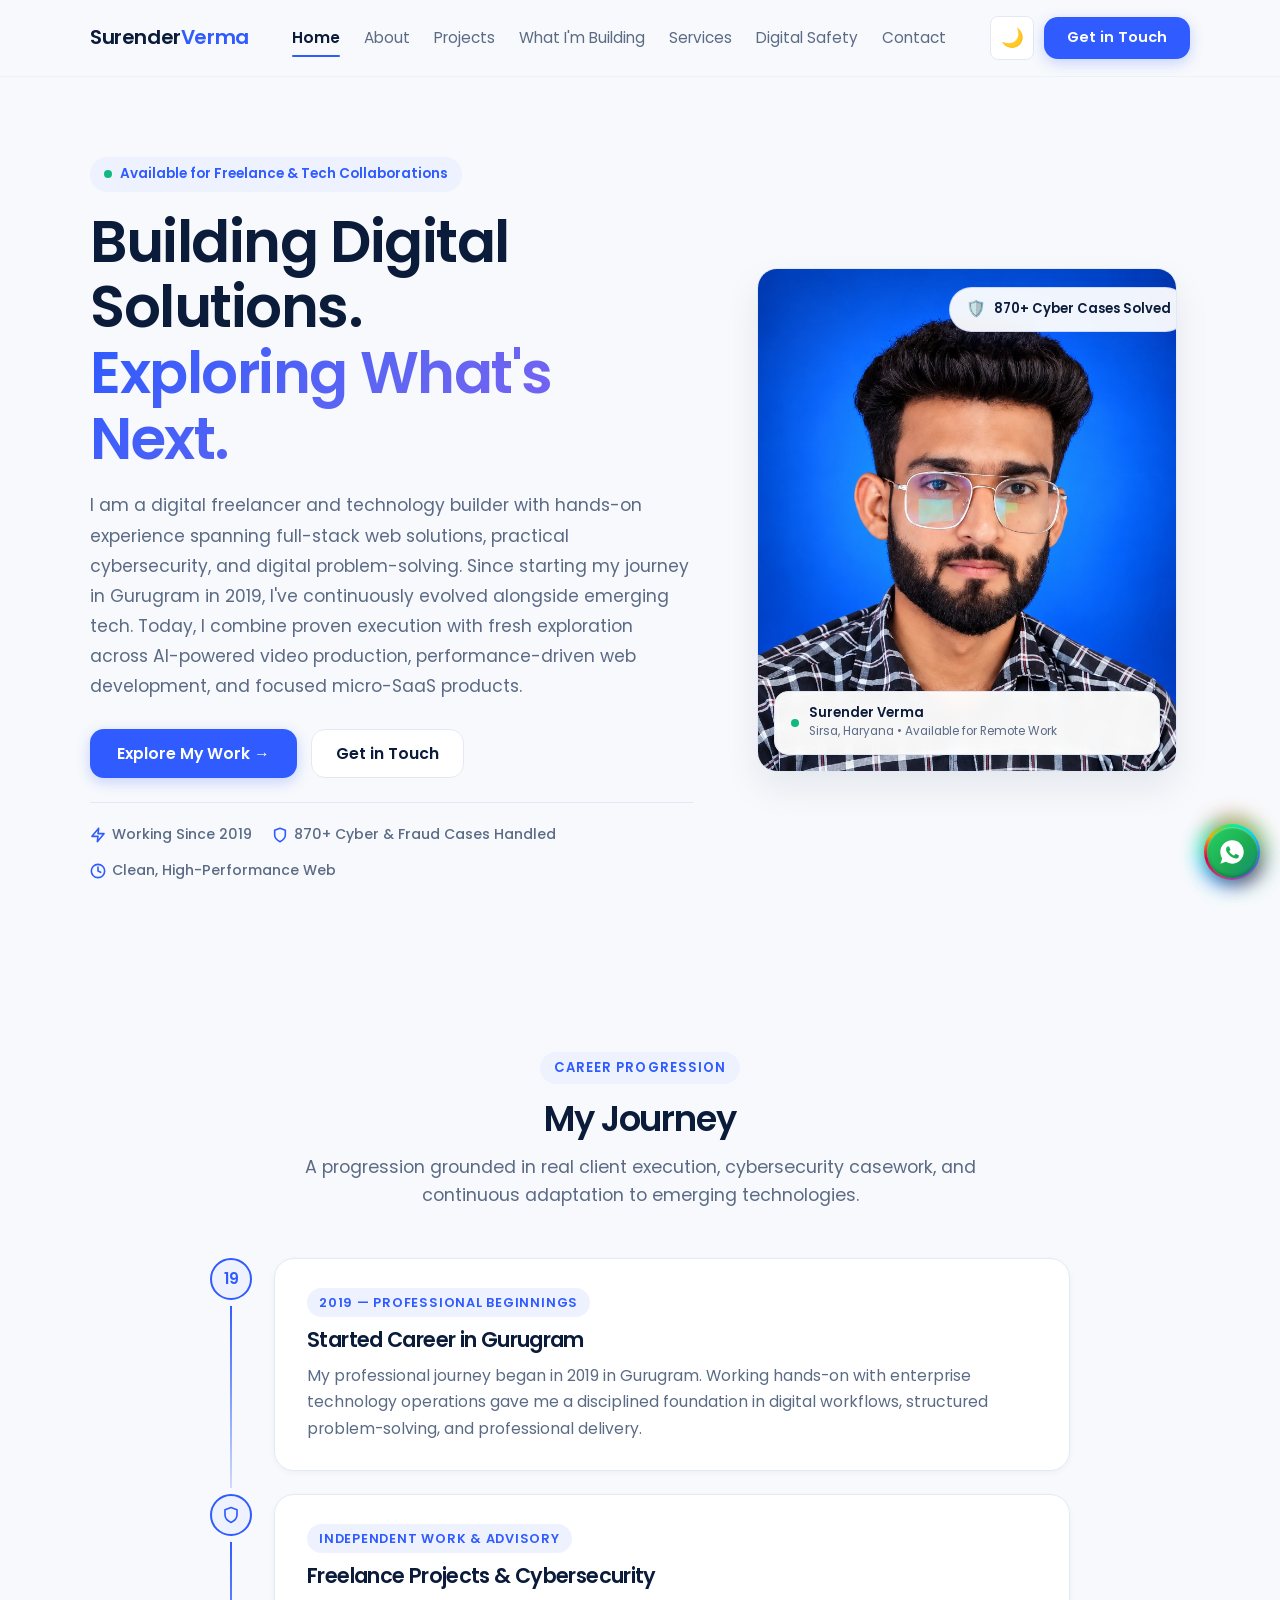
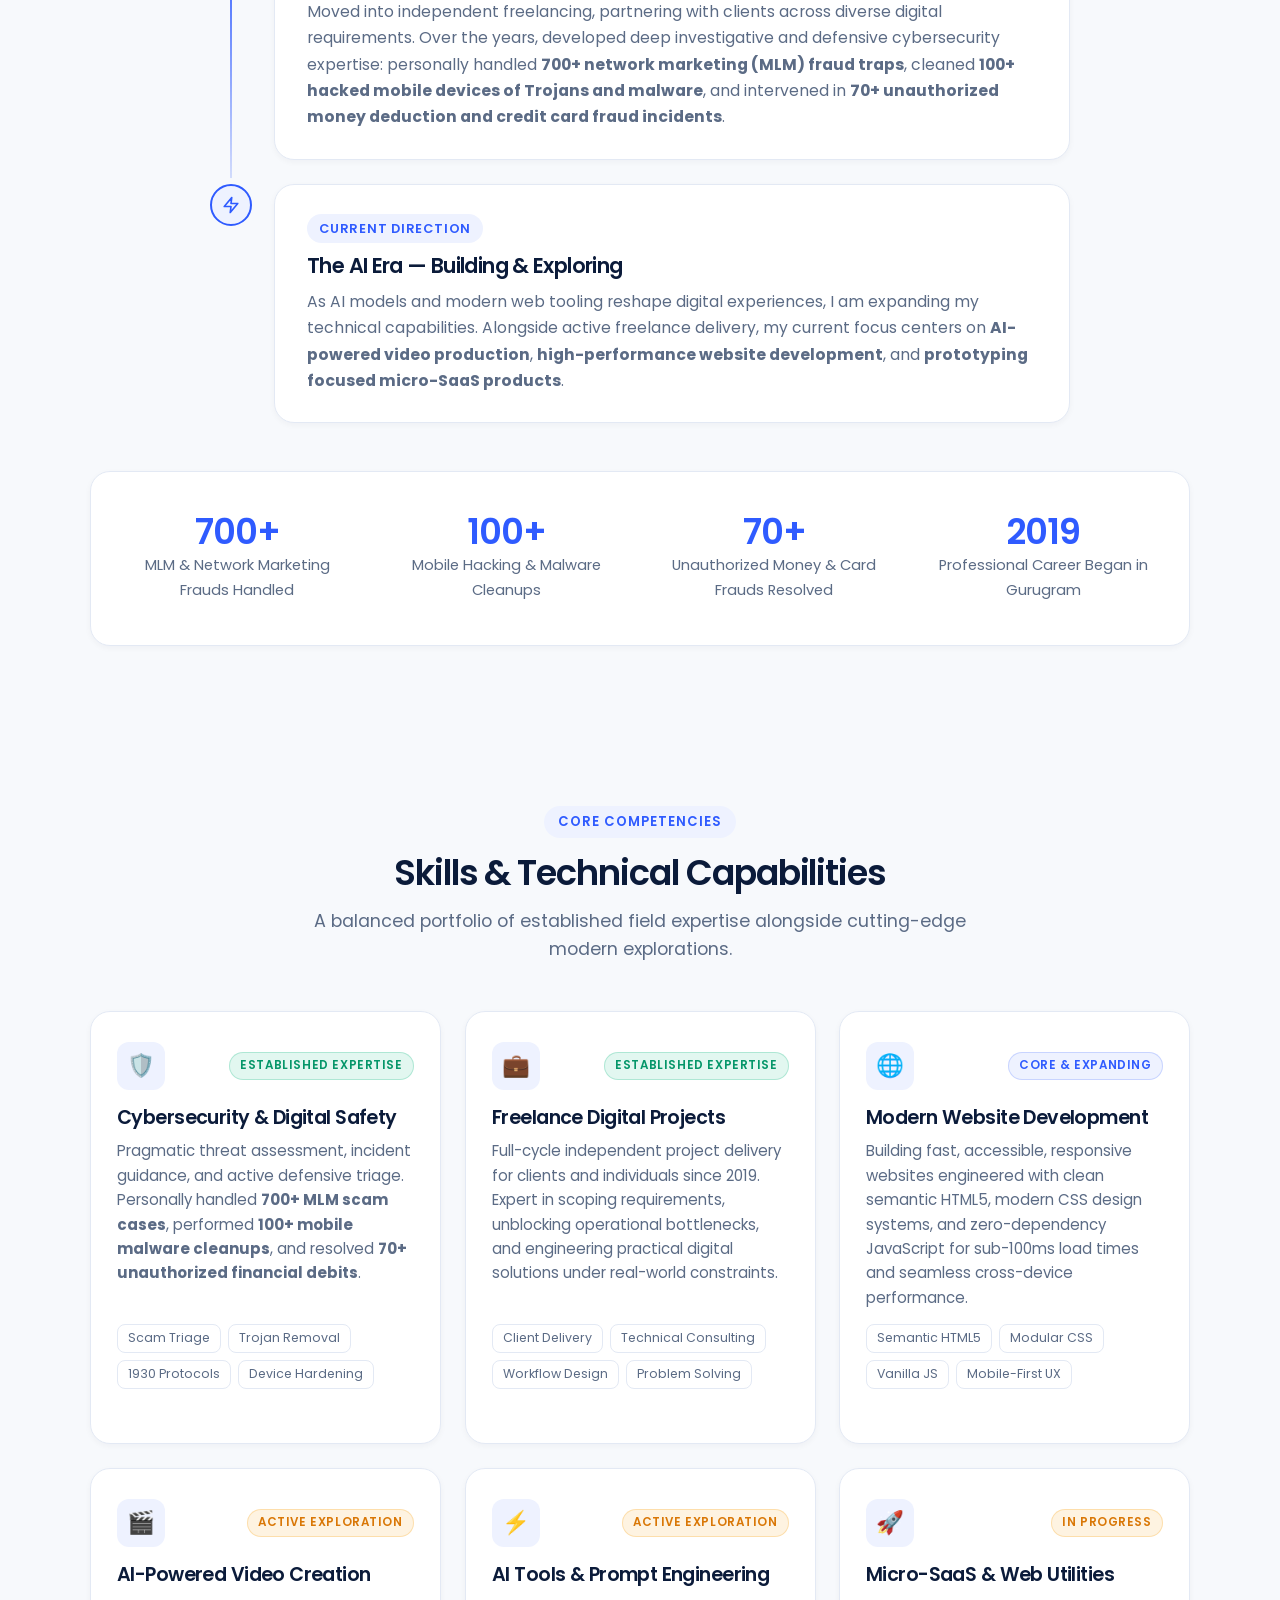
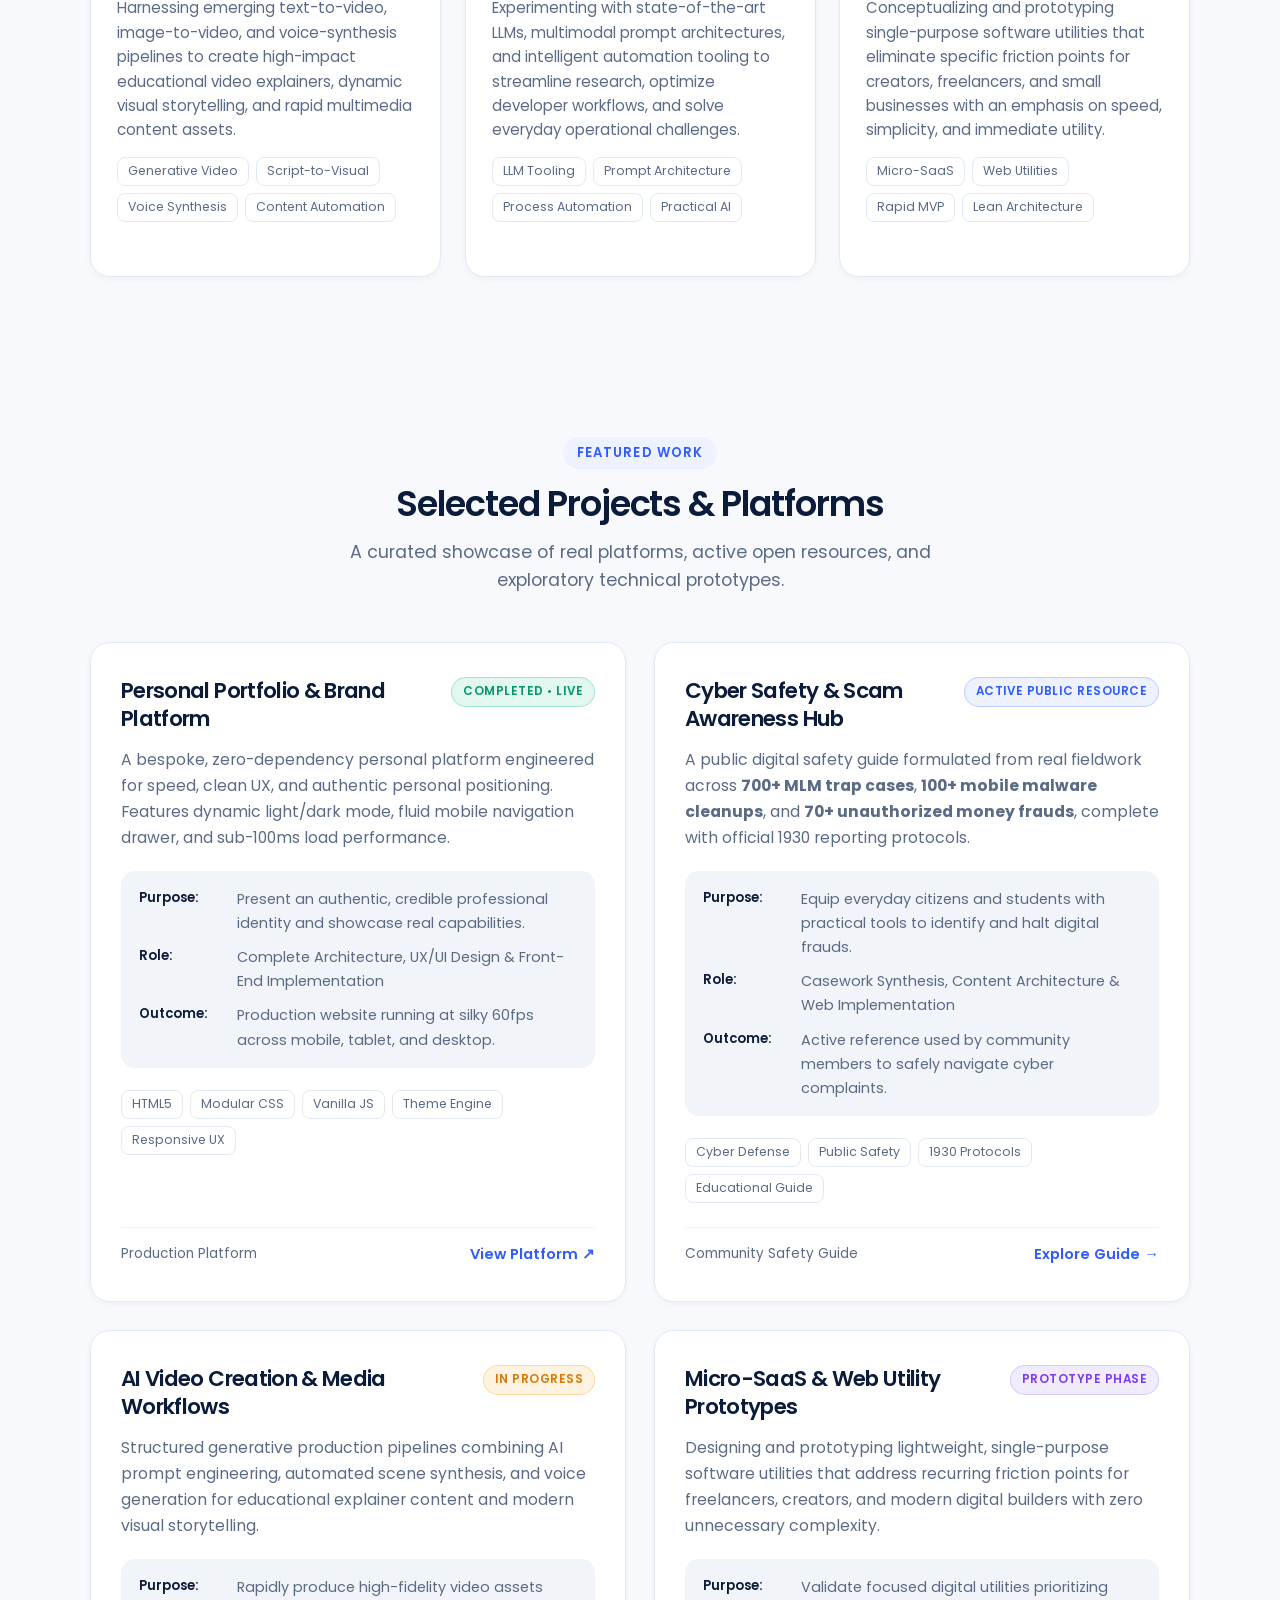
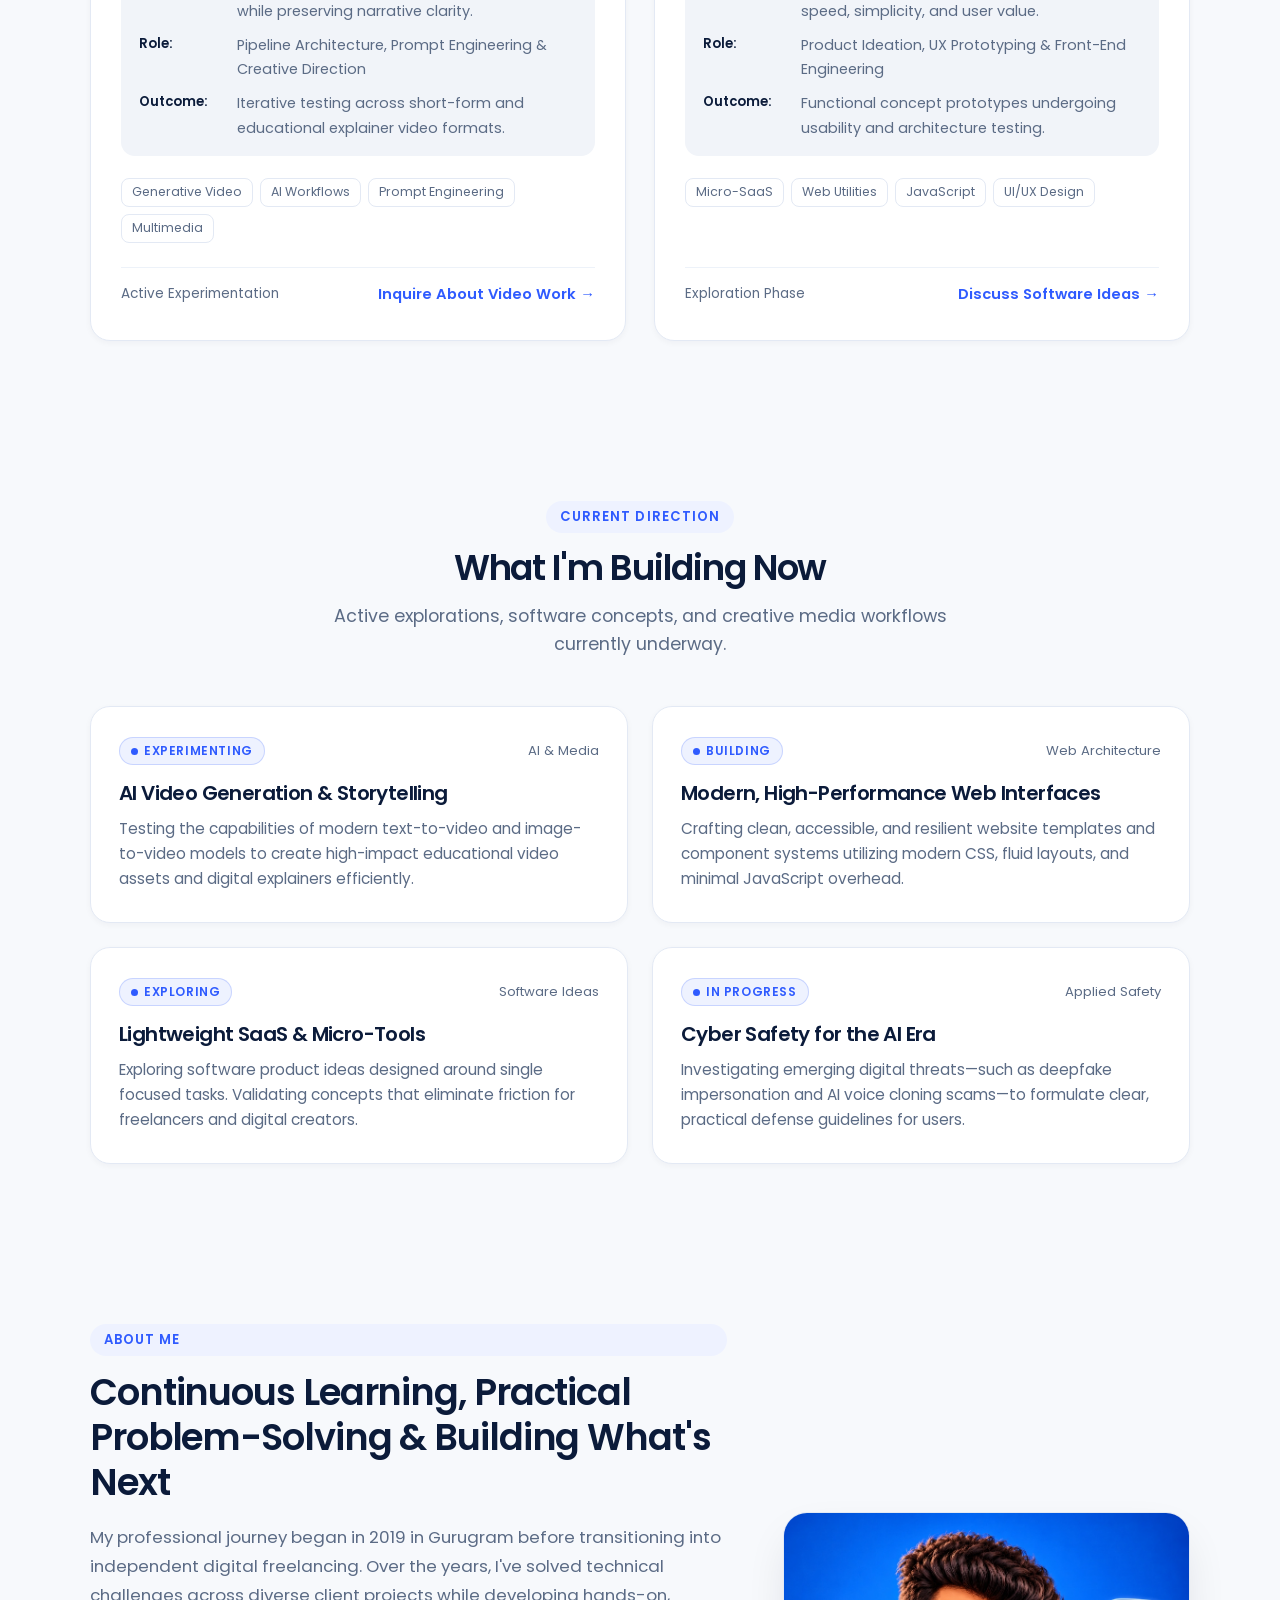
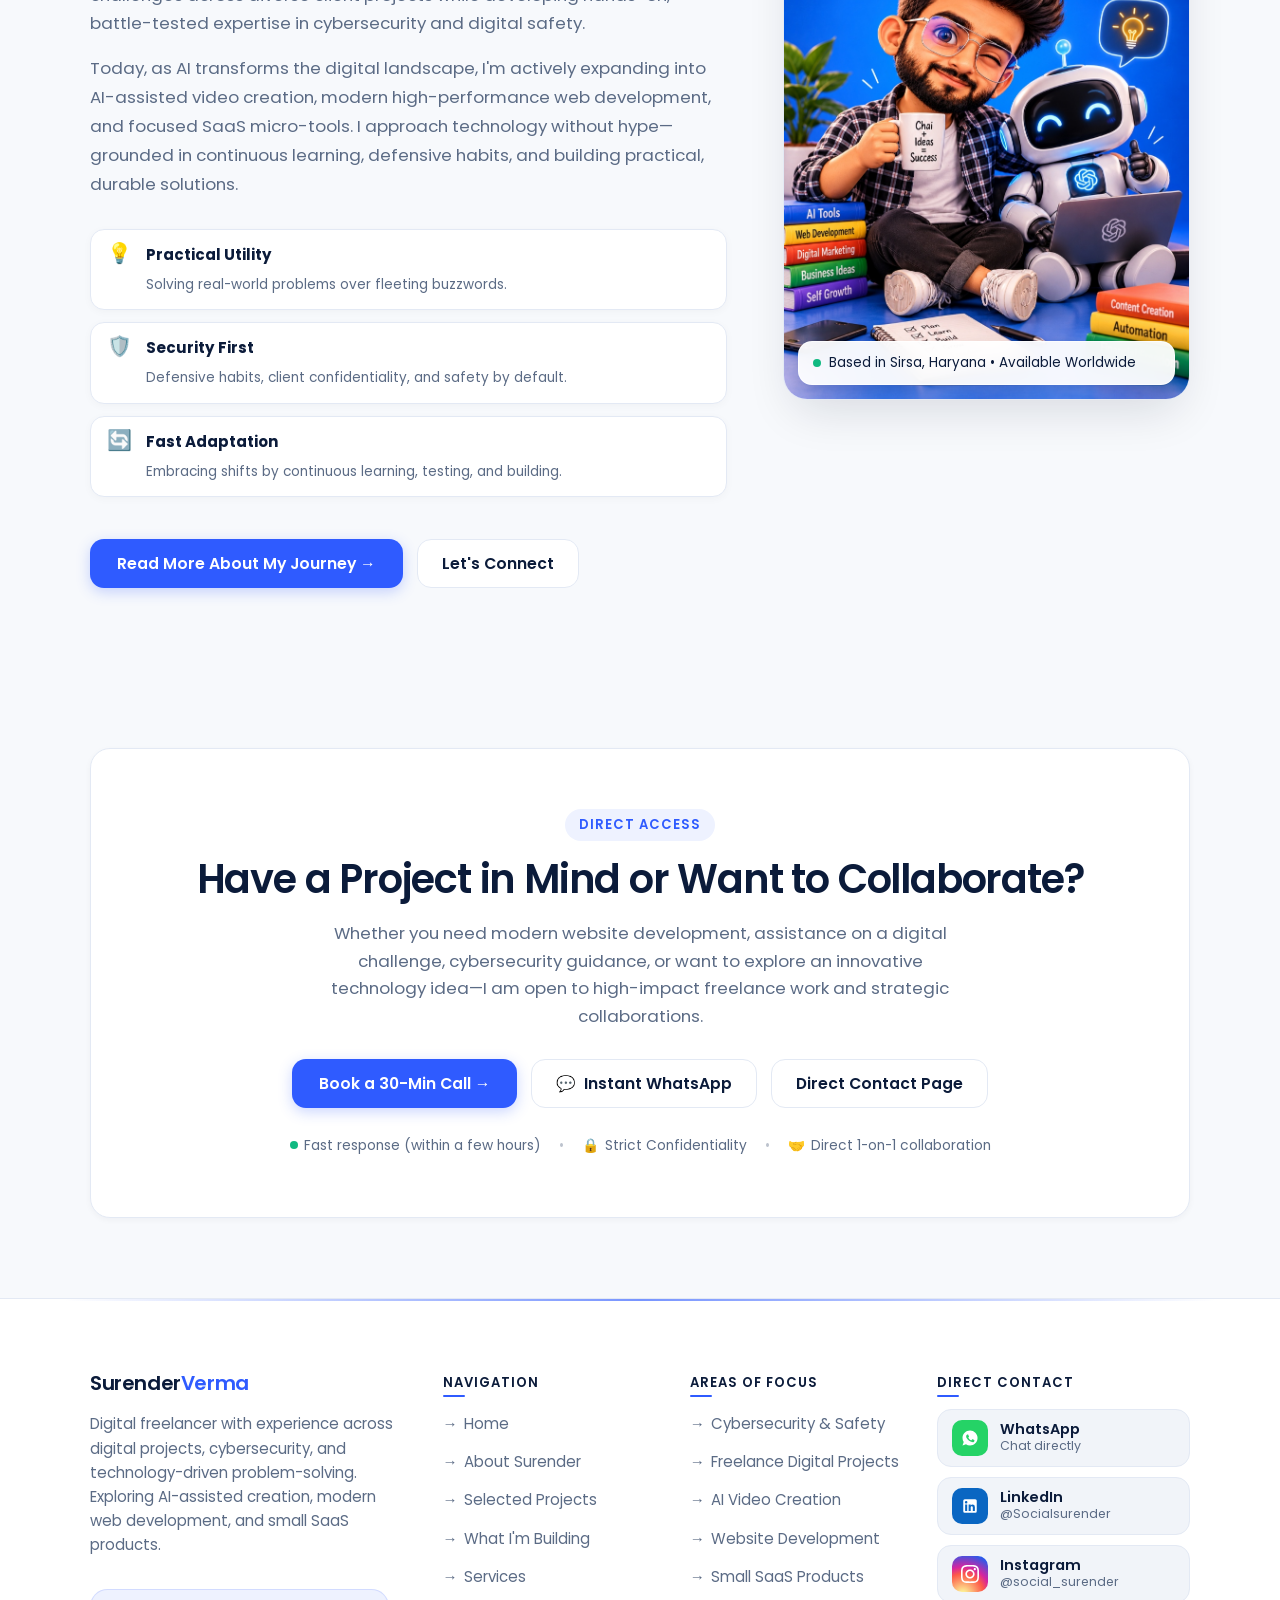
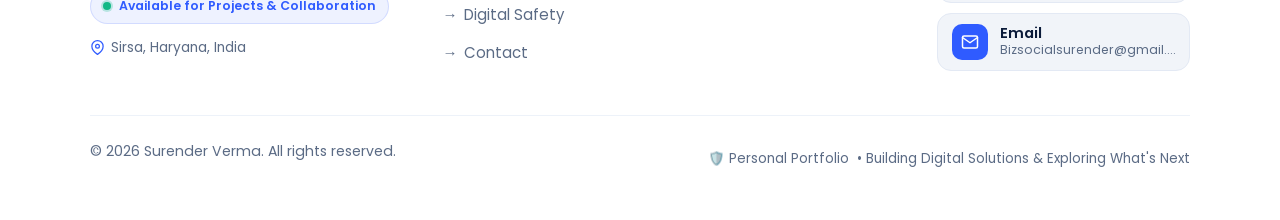
==== commit e8b1502b: "Add files via upload" ====
--- a/index.html
+++ b/index.html
@@ -319,7 +319,7 @@
     <!-- =======================================================================
          SECTION B: MY JOURNEY
          ======================================================================= -->
-    <section class="section" id="journey" style="background-color: var(--bg-surface-subtle); padding-top: 64px; padding-bottom: 64px;">
+    <section class="section" id="journey">
       <div class="container">
         <div class="section-head fade-up" style="text-align: center; margin-bottom: 48px;">
           <span class="section-tag">Career Progression</span>
@@ -525,7 +525,7 @@
     <!-- =======================================================================
          SECTION D: SELECTED PROJECTS
          ======================================================================= -->
-    <section class="section" id="projects" style="background-color: var(--bg-surface-subtle);">
+    <section class="section" id="projects">
       <div class="container">
         <div class="section-head fade-up">
           <span class="section-tag">Featured Work</span>
@@ -772,7 +772,7 @@
     <!-- =======================================================================
          SECTION F: ABOUT ME
          ======================================================================= -->
-    <section class="section" id="about" style="background-color: var(--bg-surface-subtle);">
+    <section class="section" id="about">
       <div class="container">
         <div class="about-grid fade-up">
           
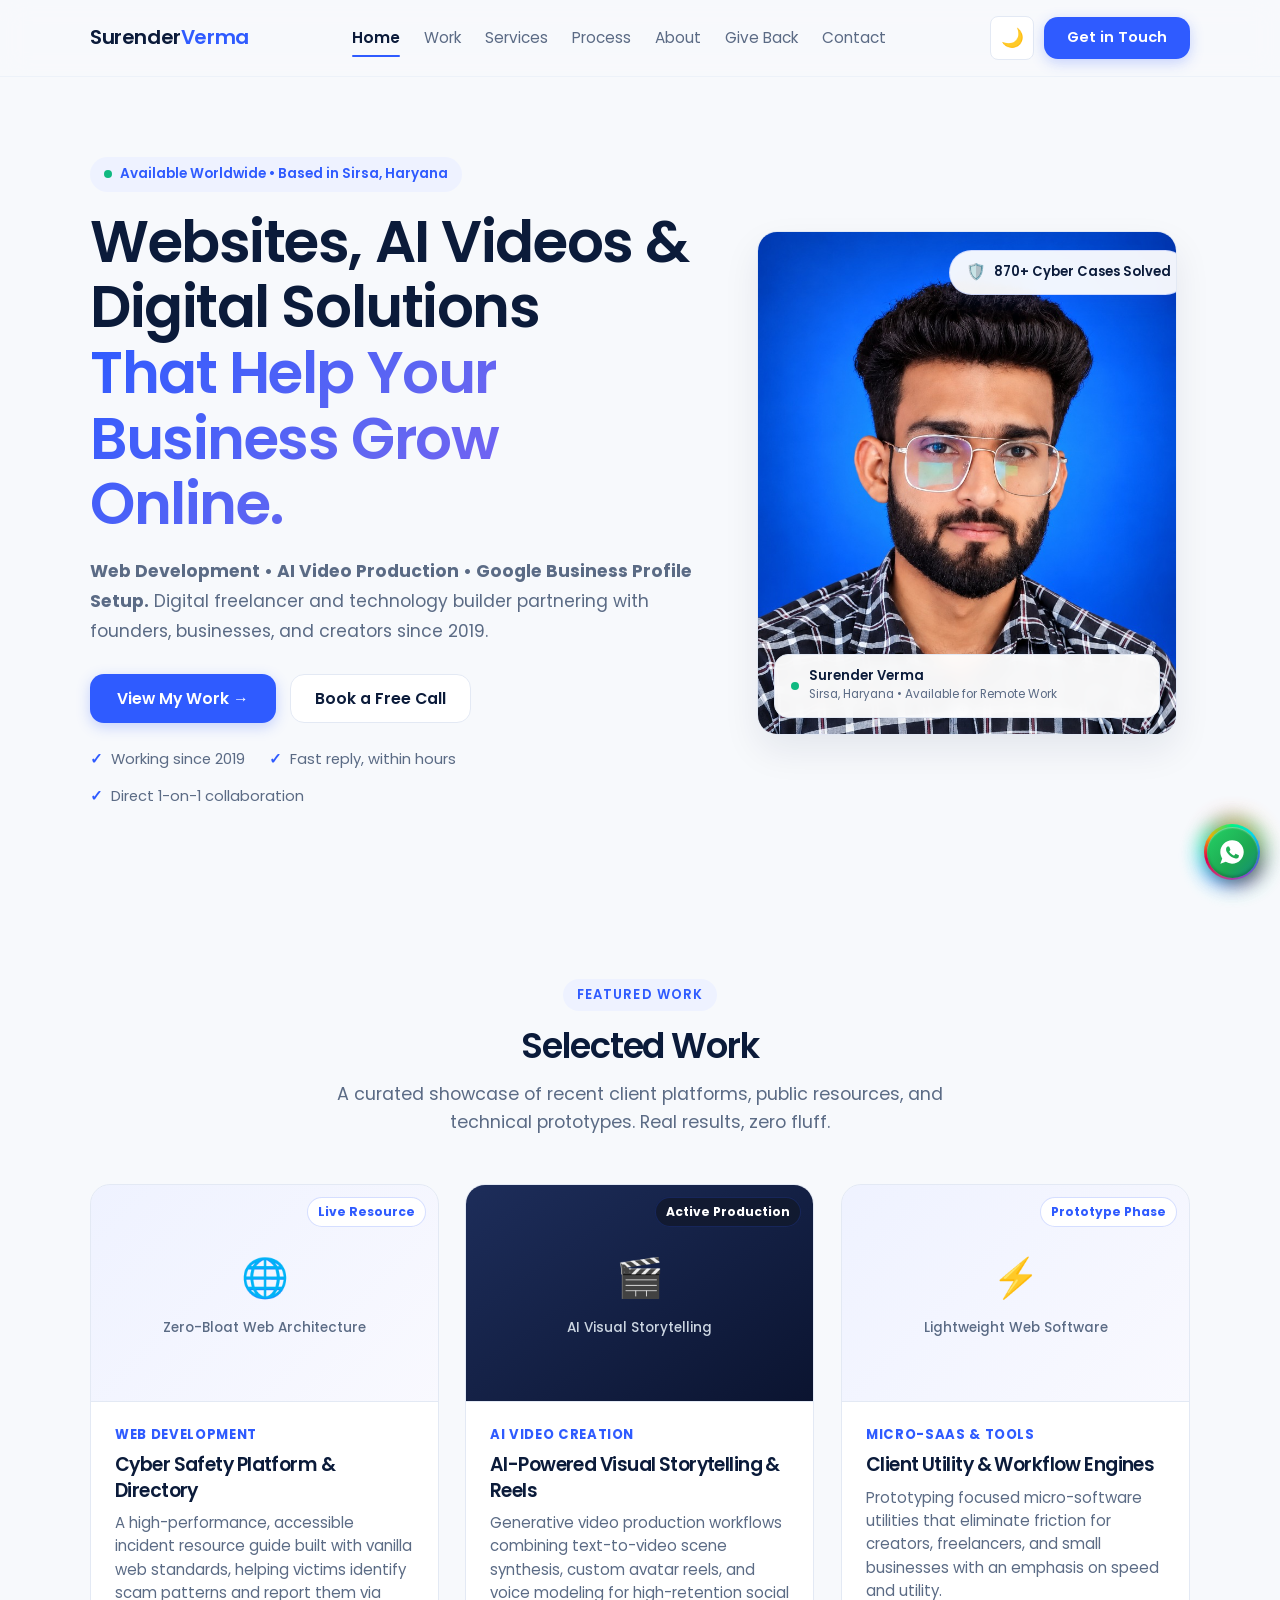
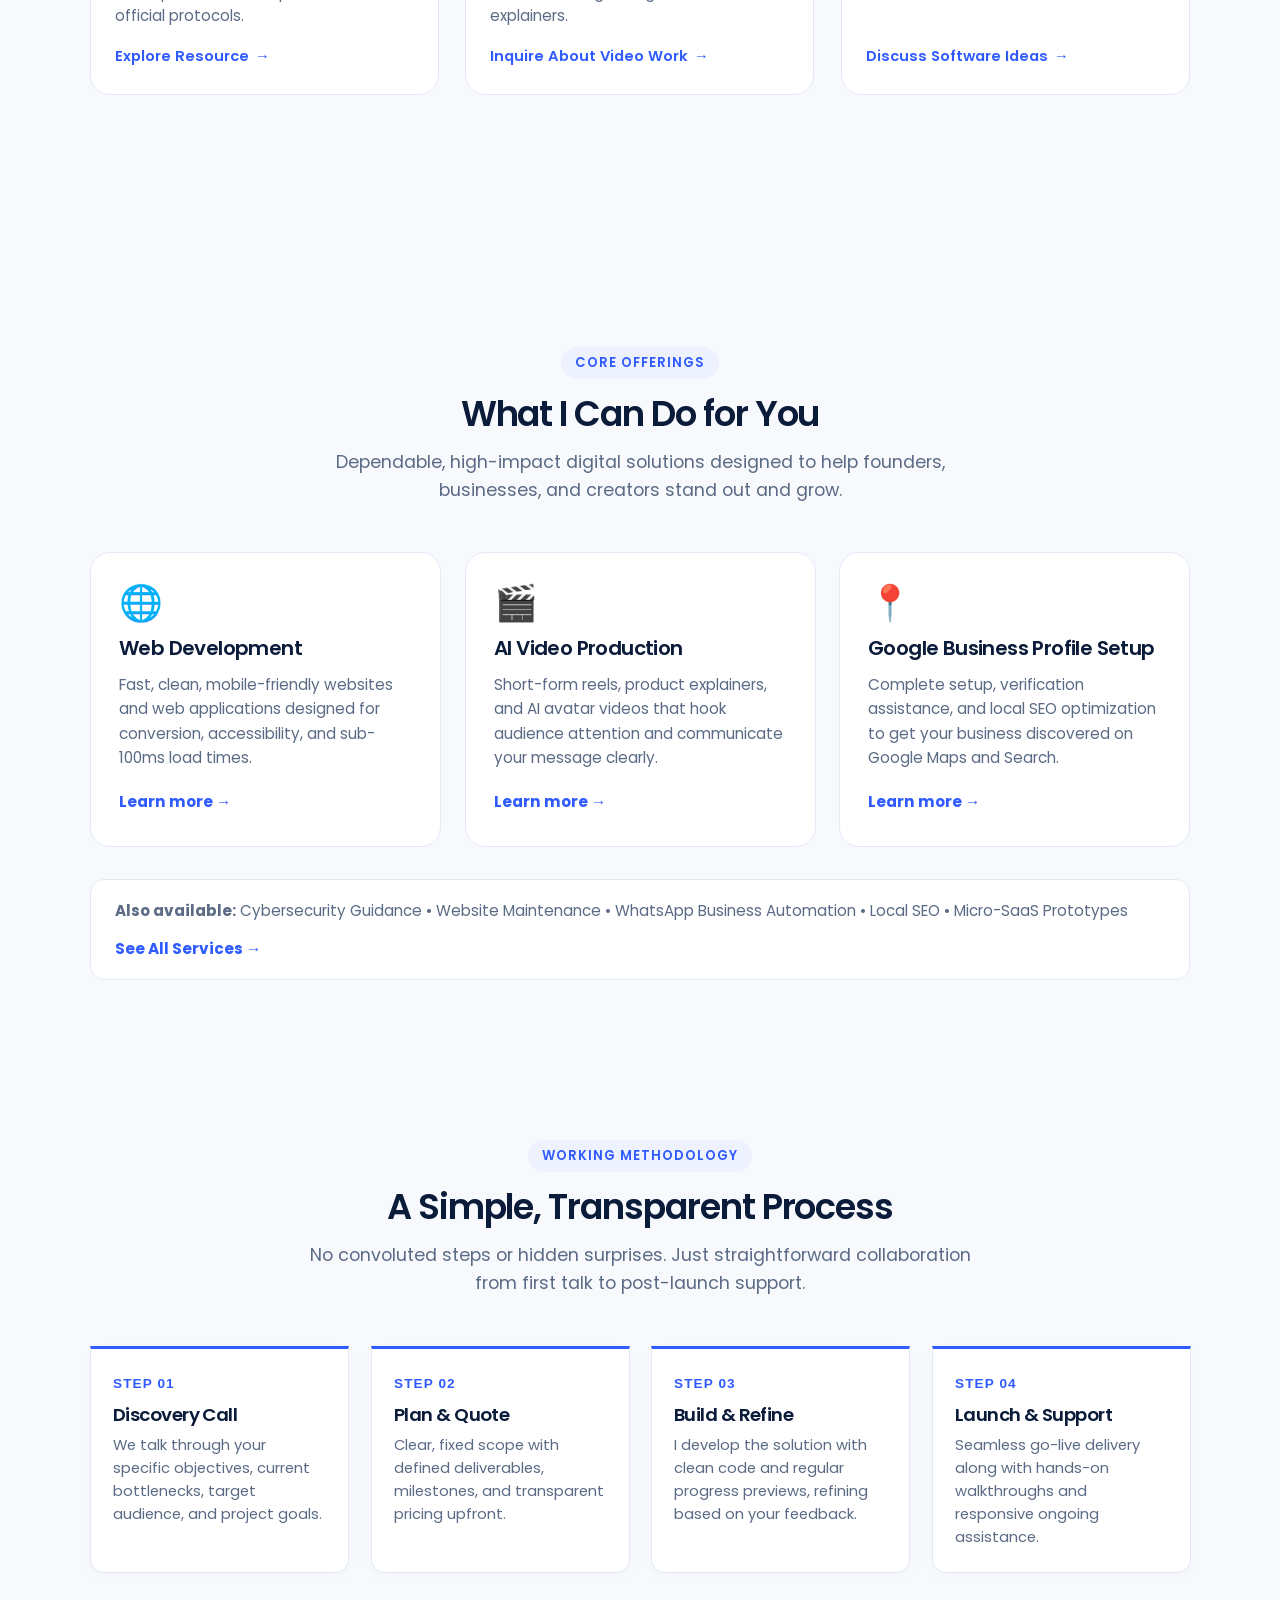
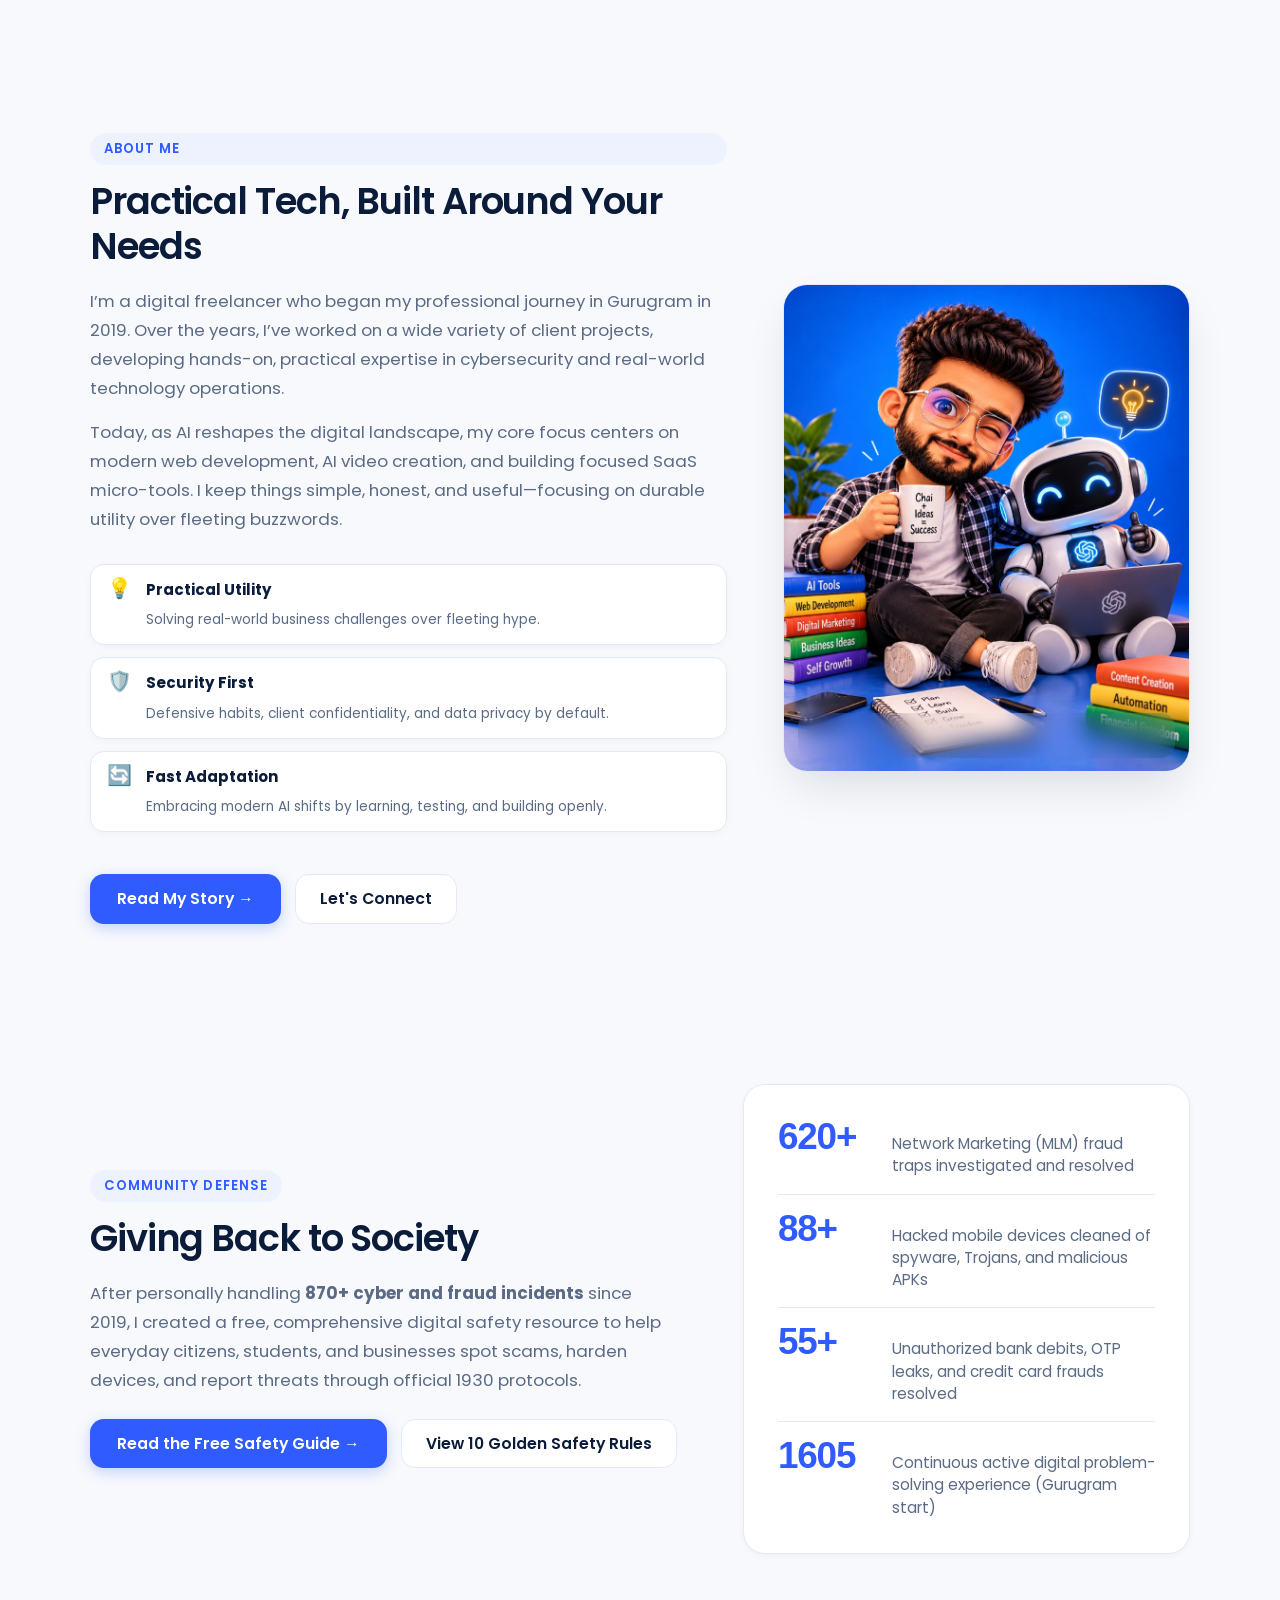
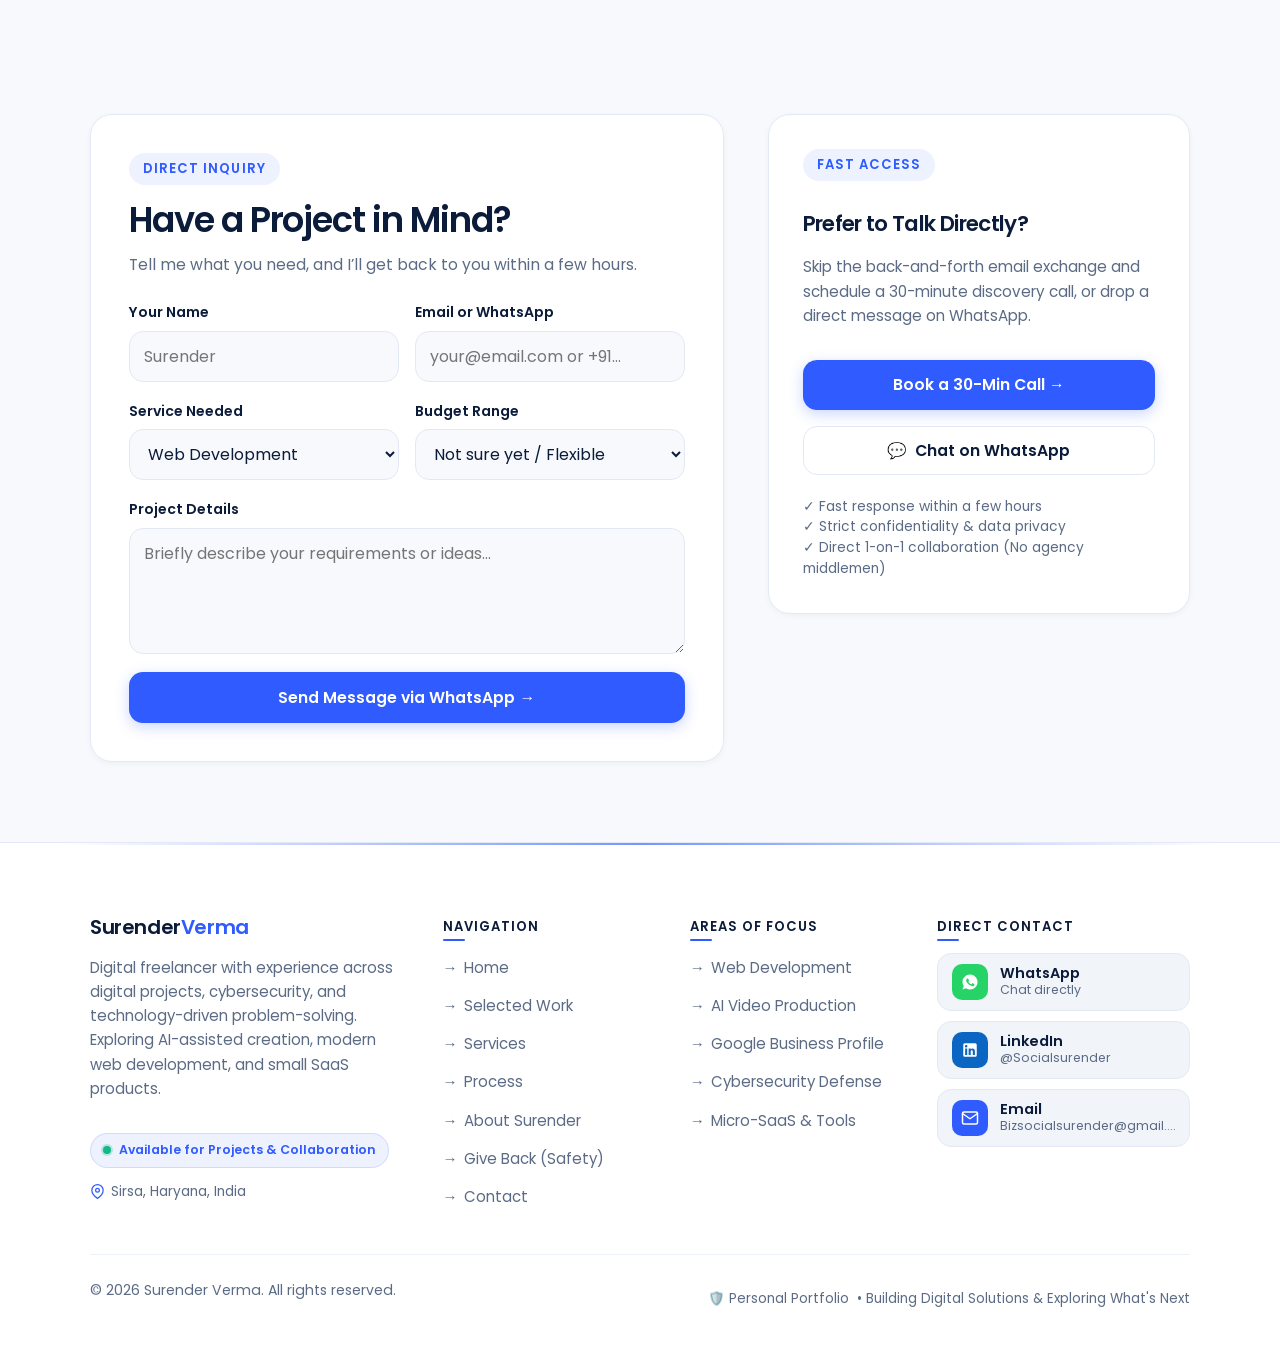
==== commit 904c7a60: "Add files via upload" ====
--- a/index.html
+++ b/index.html
@@ -67,8 +67,7 @@
     },
     "url": "https://surenderverma.cv",
     "sameAs": [
-      "https://linkedin.com/in/Socialsurender",
-      "https://instagram.com/social_surender"
+      "https://linkedin.com/in/Socialsurender"
     ],
     "knowsAbout": [
       "Cybersecurity",
@@ -95,12 +94,12 @@
 
       <nav class="nav-menu" aria-label="Main Navigation">
         <a href="index.html" class="nav-link active" aria-current="page">Home</a>
-        <a href="about.html" class="nav-link">About</a>
-        <a href="#projects" class="nav-link">Projects</a>
-        <a href="#building-now" class="nav-link">What I'm Building</a>
-        <a href="services.html" class="nav-link">Services</a>
-        <a href="awareness.html" class="nav-link">Digital Safety</a>
-        <a href="contact.html" class="nav-link">Contact</a>
+        <a href="#work" class="nav-link">Work</a>
+        <a href="#services" class="nav-link">Services</a>
+        <a href="#process" class="nav-link">Process</a>
+        <a href="#about" class="nav-link">About</a>
+        <a href="#give-back" class="nav-link">Give Back</a>
+        <a href="#contact" class="nav-link">Contact</a>
       </nav>
 
       <div class="header-actions">
@@ -155,42 +154,42 @@
           <span class="drawer-link-text">Home</span>
           <span class="drawer-link-arrow">›</span>
         </a>
-        <a href="about.html" class="drawer-link">
+        <a href="#work" class="drawer-link">
+          <span class="drawer-link-icon">
+            <svg width="18" height="18" viewBox="0 0 24 24" fill="none" stroke="currentColor" stroke-width="2" stroke-linecap="round" stroke-linejoin="round"><polygon points="12 2 2 7 12 12 22 7 12 2"></polygon><polyline points="2 17 12 22 22 17"></polyline><polyline points="2 12 12 17 22 12"></polyline></svg>
+          </span>
+          <span class="drawer-link-text">Selected Work</span>
+          <span class="drawer-link-arrow">›</span>
+        </a>
+        <a href="#services" class="drawer-link">
+          <span class="drawer-link-icon">
+            <svg width="18" height="18" viewBox="0 0 24 24" fill="none" stroke="currentColor" stroke-width="2" stroke-linecap="round" stroke-linejoin="round"><rect width="20" height="14" x="2" y="7" rx="2" ry="2"></rect><path d="M16 21V5a2 2 0 0 0-2-2h-4a2 2 0 0 0-2 2v16"></path></svg>
+          </span>
+          <span class="drawer-link-text">Services</span>
+          <span class="drawer-link-arrow">›</span>
+        </a>
+        <a href="#process" class="drawer-link">
+          <span class="drawer-link-icon">
+            <svg width="18" height="18" viewBox="0 0 24 24" fill="none" stroke="currentColor" stroke-width="2" stroke-linecap="round" stroke-linejoin="round"><circle cx="12" cy="12" r="10"></circle><polyline points="12 6 12 12 16 14"></polyline></svg>
+          </span>
+          <span class="drawer-link-text">Process</span>
+          <span class="drawer-link-arrow">›</span>
+        </a>
+        <a href="#about" class="drawer-link">
           <span class="drawer-link-icon">
             <svg width="18" height="18" viewBox="0 0 24 24" fill="none" stroke="currentColor" stroke-width="2" stroke-linecap="round" stroke-linejoin="round"><path d="M20 21v-2a4 4 0 0 0-4-4H8a4 4 0 0 0-4 4v2"></path><circle cx="12" cy="7" r="4"></circle></svg>
           </span>
           <span class="drawer-link-text">About</span>
           <span class="drawer-link-arrow">›</span>
         </a>
-        <a href="#projects" class="drawer-link">
-          <span class="drawer-link-icon">
-            <svg width="18" height="18" viewBox="0 0 24 24" fill="none" stroke="currentColor" stroke-width="2" stroke-linecap="round" stroke-linejoin="round"><polygon points="12 2 2 7 12 12 22 7 12 2"></polygon><polyline points="2 17 12 22 22 17"></polyline><polyline points="2 12 12 17 22 12"></polyline></svg>
-          </span>
-          <span class="drawer-link-text">Selected Projects</span>
-          <span class="drawer-link-arrow">›</span>
-        </a>
-        <a href="#building-now" class="drawer-link">
-          <span class="drawer-link-icon">
-            <svg width="18" height="18" viewBox="0 0 24 24" fill="none" stroke="currentColor" stroke-width="2" stroke-linecap="round" stroke-linejoin="round"><path d="M12 2v4"></path><path d="M12 18v4"></path><path d="m4.93 4.93 2.83 2.83"></path><path d="m16.24 16.24 2.83 2.83"></path><path d="M2 12h4"></path><path d="M18 12h4"></path><path d="m4.93 19.07 2.83-2.83"></path><path d="m16.24 7.76 2.83-2.83"></path></svg>
-          </span>
-          <span class="drawer-link-text">What I'm Building</span>
-          <span class="drawer-link-arrow">›</span>
-        </a>
-        <a href="services.html" class="drawer-link">
-          <span class="drawer-link-icon">
-            <svg width="18" height="18" viewBox="0 0 24 24" fill="none" stroke="currentColor" stroke-width="2" stroke-linecap="round" stroke-linejoin="round"><rect width="20" height="14" x="2" y="7" rx="2" ry="2"></rect><path d="M16 21V5a2 2 0 0 0-2-2h-4a2 2 0 0 0-2 2v16"></path></svg>
-          </span>
-          <span class="drawer-link-text">Services</span>
-          <span class="drawer-link-arrow">›</span>
-        </a>
-        <a href="awareness.html" class="drawer-link">
+        <a href="#give-back" class="drawer-link">
           <span class="drawer-link-icon">
             <svg width="18" height="18" viewBox="0 0 24 24" fill="none" stroke="currentColor" stroke-width="2" stroke-linecap="round" stroke-linejoin="round"><path d="M12 22s8-4 8-10V5l-8-3-8 3v7c0 6 8 10 8 10z"></path></svg>
           </span>
-          <span class="drawer-link-text">Digital Safety</span>
+          <span class="drawer-link-text">Give Back (Safety)</span>
           <span class="drawer-link-arrow">›</span>
         </a>
-        <a href="contact.html" class="drawer-link">
+        <a href="#contact" class="drawer-link">
           <span class="drawer-link-icon">
             <svg width="18" height="18" viewBox="0 0 24 24" fill="none" stroke="currentColor" stroke-width="2" stroke-linecap="round" stroke-linejoin="round"><rect width="20" height="16" x="2" y="4" rx="2"></rect><path d="m22 7-8.97 5.7a1.94 1.94 0 0 1-2.06 0L2 7"></path></svg>
           </span>
@@ -218,9 +217,6 @@
         <a href="https://linkedin.com/in/Socialsurender" target="_blank" rel="noopener noreferrer" class="drawer-social-link" aria-label="LinkedIn">
           <svg width="17" height="17" viewBox="0 0 24 24" fill="currentColor"><path d="M19 0h-14c-2.761 0-5 2.239-5 5v14c0 2.761 2.239 5 5 5h14c2.762 0 5-2.239 5-5v-14c0-2.761-2.238-5-5-5zm-11 19h-3v-11h3v11zm-1.5-12.268c-.966 0-1.75-.79-1.75-1.764s.784-1.764 1.75-1.764 1.75.79 1.75 1.764-.783 1.764-1.75 1.764zm13.5 12.268h-3v-5.604c0-3.368-4-3.113-4 0v5.604h-3v-11h3v1.765c1.396-2.586 7-2.777 7 2.476v6.759z"/></svg>
         </a>
-        <a href="https://instagram.com/social_surender" target="_blank" rel="noopener noreferrer" class="drawer-social-link" aria-label="Instagram">
-          <svg width="17" height="17" viewBox="0 0 24 24" fill="currentColor"><path d="M12 2.163c3.204 0 3.584.012 4.85.07 3.252.148 4.771 1.691 4.919 4.919.058 1.265.069 1.645.069 4.849 0 3.205-.012 3.584-.069 4.849-.149 3.225-1.664 4.771-4.919 4.919-1.266.058-1.644.07-4.85.07-3.204 0-3.584-.012-4.849-.07-3.26-.149-4.771-1.699-4.919-4.92-.058-1.265-.07-1.644-.07-4.849 0-3.204.013-3.583.07-4.849.149-3.227 1.664-4.771 4.919-4.919 1.266-.057 1.645-.069 4.849-.069zm0-2.163c-3.259 0-3.667.014-4.947.072-4.358.2-6.78 2.618-6.98 6.98-.059 1.281-.073 1.689-.073 4.948 0 3.259.014 3.668.072 4.948.2 4.358 2.618 6.78 6.98 6.98 1.281.058 1.689.072 4.948.072 3.259 0 3.668-.014 4.948-.072 4.354-.2 6.782-2.618 6.979-6.98.059-1.28.073-1.689.073-4.948 0-3.259-.014-3.667-.072-4.947-.196-4.354-2.617-6.78-6.979-6.98-1.281-.059-1.69-.073-4.949-.073zm0 5.838c-3.403 0-6.162 2.759-6.162 6.162s2.759 6.163 6.162 6.163 6.162-2.759 6.162-6.163c0-3.403-2.759-6.162-6.162-6.162zm0 10.162c-2.209 0-4-1.79-4-4 0-2.209 1.791-4 4-4s4 1.791 4 4c0 2.21-1.791 4-4 4zm6.406-11.845c-.796 0-1.441.645-1.441 1.44s.645 1.44 1.441 1.44c.795 0 1.439-.645 1.439-1.44s-.644-1.44-1.439-1.44z"/></svg>
-        </a>
         <a href="https://wa.me/919817242747" target="_blank" rel="noopener noreferrer" class="drawer-social-link" aria-label="WhatsApp">
           <svg width="17" height="17" viewBox="0 0 24 24" fill="currentColor"><path d="M.057 24l1.687-6.163c-1.041-1.804-1.588-3.849-1.587-5.946.003-6.556 5.338-11.891 11.893-11.891 3.181.001 6.167 1.24 8.413 3.488 2.245 2.248 3.481 5.236 3.48 8.414-.003 6.557-5.338 11.892-11.893 11.892-1.99-.001-3.951-.5-5.688-1.448l-6.305 1.654zm6.597-3.807c1.676.995 3.276 1.591 5.392 1.592 5.448 0 9.886-4.434 9.889-9.885.002-5.462-4.415-9.89-9.881-9.892-5.452 0-9.887 4.434-9.889 9.884-.001 2.225.651 3.891 1.746 5.634l-.999 3.648 3.742-.981zm11.387-5.464c-.074-.124-.272-.198-.57-.347-.297-.149-1.758-.868-2.031-.967-.272-.099-.47-.149-.669.149-.198.297-.768.967-.941 1.165-.173.198-.347.223-.644.074-.297-.149-1.255-.462-2.39-1.475-.883-.788-1.48-1.761-1.653-2.059-.173-.297-.018-.458.13-.606.134-.133.297-.347.446-.521.151-.172.2-.296.3-.495.099-.198.05-.372-.025-.521-.075-.148-.669-1.611-.916-2.206-.242-.579-.487-.501-.669-.51l-.57-.01c-.198 0-.52.074-.792.372s-1.04 1.016-1.04 2.479 1.065 2.876 1.213 3.074c.149.198 2.095 3.2 5.076 4.487.709.306 1.263.489 1.694.626.712.226 1.36.194 1.872.118.571-.085 1.758-.719 2.006-1.413.248-.695.248-1.29.173-1.414z"/></svg>
         </a>
@@ -235,9 +231,9 @@
   <main id="main-content">
 
     <!-- =======================================================================
-         SECTION A: HERO
+         1. HERO SECTION (Websites, AI Videos & Digital Solutions)
          ======================================================================= -->
-    <section class="section hero-section">
+    <section class="section hero-section" id="hero">
       <div class="container">
         <div class="hero-grid">
           
@@ -245,46 +241,37 @@
           <div class="hero-copy fade-up">
             <div class="hero-badge">
               <span class="pulsing-live-dot" aria-hidden="true"></span>
-              <span>Available for Freelance &amp; Tech Collaborations</span>
+              <span>Available Worldwide • Based in Sirsa, Haryana</span>
             </div>
 
             <h1 class="hero-name" style="font-size: clamp(2.3rem, 5.2vw, 3.6rem); line-height: 1.14; margin-bottom: 18px; letter-spacing: -0.025em;">
-              Building Digital Solutions.<br>
-              <span class="hero-gradient-text">Exploring What's Next.</span>
+              Websites, AI Videos &amp; Digital Solutions<br>
+              <span class="hero-gradient-text">That Help Your Business Grow Online.</span>
             </h1>
 
             <p class="hero-desc" style="font-size: 1.08rem; line-height: 1.74; color: var(--text-muted); margin-bottom: 28px; max-width: 620px;">
-              I am a digital freelancer and technology builder with hands-on experience spanning full-stack web solutions, practical cybersecurity, and digital problem-solving. Since starting my journey in Gurugram in 2019, I've continuously evolved alongside emerging tech. Today, I combine proven execution with fresh exploration across AI-powered video production, performance-driven web development, and focused micro-SaaS products.
+              <strong>Web Development • AI Video Production • Google Business Profile Setup.</strong> Digital freelancer and technology builder partnering with founders, businesses, and creators since 2019.
             </p>
 
-            <!-- Primary CTA: Explore My Work | Secondary CTA: Get in Touch -->
+            <!-- Primary CTAs -->
             <div class="btn-group">
-              <a href="#projects" class="btn-primary">
-                Explore My Work →
+              <a href="#work" class="btn-primary">
+                View My Work →
               </a>
-              <a href="contact.html" class="btn-secondary">
-                Get in Touch
+              <a href="https://calendly.com/bizsocialsurender/30min" target="_blank" rel="noopener noreferrer" class="btn-secondary" data-cta-link>
+                Book a Free Call
               </a>
             </div>
 
-            <!-- Micro-Trust & Track Record Proof Bar -->
-            <div class="hero-trust-bar">
-              <div class="trust-item">
-                <svg width="16" height="16" viewBox="0 0 24 24" fill="none" stroke="currentColor" stroke-width="2.4" stroke-linecap="round" stroke-linejoin="round" aria-hidden="true"><polygon points="13 2 3 14 12 14 11 22 21 10 12 10 13 2"></polygon></svg>
-                <span>Working Since 2019</span>
-              </div>
-              <div class="trust-item">
-                <svg width="16" height="16" viewBox="0 0 24 24" fill="none" stroke="currentColor" stroke-width="2.4" stroke-linecap="round" stroke-linejoin="round" aria-hidden="true"><path d="M12 22s8-4 8-10V5l-8-3-8 3v7c0 6 8 10 8 10z"></path></svg>
-                <span>870+ Cyber &amp; Fraud Cases Handled</span>
-              </div>
-              <div class="trust-item">
-                <svg width="16" height="16" viewBox="0 0 24 24" fill="none" stroke="currentColor" stroke-width="2.4" stroke-linecap="round" stroke-linejoin="round" aria-hidden="true"><circle cx="12" cy="12" r="10"></circle><polyline points="12 6 12 12 16 14"></polyline></svg>
-                <span>Clean, High-Performance Web</span>
-              </div>
-            </div>
-          </div>
-
-          <!-- Hero Portrait Card with Floating Interactive Badges -->
+            <!-- Proof Points Strip -->
+            <div class="proof-strip">
+              <span class="proof-item"><span class="check">✓</span> Working since 2019</span>
+              <span class="proof-item"><span class="check">✓</span> Fast reply, within hours</span>
+              <span class="proof-item"><span class="check">✓</span> Direct 1-on-1 collaboration</span>
+            </div>
+          </div>
+
+          <!-- Hero Media Card (Surender's Verified Portrait) -->
           <div class="hero-media fade-up delay-2">
             <div class="hero-portrait-card">
               <!-- Floating Top Badge -->
@@ -317,460 +304,172 @@
     </section>
 
     <!-- =======================================================================
-         SECTION B: MY JOURNEY
+         2. SELECTED WORK
          ======================================================================= -->
-    <section class="section" id="journey">
-      <div class="container">
-        <div class="section-head fade-up" style="text-align: center; margin-bottom: 48px;">
-          <span class="section-tag">Career Progression</span>
-          <h2 class="section-title">My Journey</h2>
-          <p class="section-subtitle" style="margin: 0 auto; max-width: 680px;">
-            A progression grounded in real client execution, cybersecurity casework, and continuous adaptation to emerging technologies.
-          </p>
-        </div>
-
-        <div class="journey-timeline">
-          
-          <!-- Milestone 1: 2019 Professional Beginnings -->
-          <div class="journey-step fade-up delay-1">
-            <div class="journey-marker">19</div>
-            <div class="journey-card">
-              <span class="journey-tag">2019 — Professional Beginnings</span>
-              <h3>Started Career in Gurugram</h3>
-              <p>
-                My professional journey began in 2019 in Gurugram. Working hands-on with enterprise technology operations gave me a disciplined foundation in digital workflows, structured problem-solving, and professional delivery.
-              </p>
-            </div>
-          </div>
-
-          <!-- Milestone 2: Freelancing & Cybersecurity -->
-          <div class="journey-step fade-up delay-2">
-            <div class="journey-marker">
-              <svg width="18" height="18" viewBox="0 0 24 24" fill="none" stroke="currentColor" stroke-width="2.2" stroke-linecap="round" stroke-linejoin="round"><path d="M12 22s8-4 8-10V5l-8-3-8 3v7c0 6 8 10 8 10z"></path></svg>
-            </div>
-            <div class="journey-card">
-              <span class="journey-tag">Independent Work &amp; Advisory</span>
-              <h3>Freelance Projects &amp; Cybersecurity</h3>
-              <p>
-                Moved into independent freelancing, partnering with clients across diverse digital requirements. Over the years, developed deep investigative and defensive cybersecurity expertise: personally handled <strong>700+ network marketing (MLM) fraud traps</strong>, cleaned <strong>100+ hacked mobile devices of Trojans and malware</strong>, and intervened in <strong>70+ unauthorized money deduction and credit card fraud incidents</strong>.
-              </p>
-            </div>
-          </div>
-
-          <!-- Milestone 3: The AI Era -->
-          <div class="journey-step fade-up delay-3">
-            <div class="journey-marker">
-              <svg width="18" height="18" viewBox="0 0 24 24" fill="none" stroke="currentColor" stroke-width="2.2" stroke-linecap="round" stroke-linejoin="round"><polygon points="13 2 3 14 12 14 11 22 21 10 12 10 13 2"></polygon></svg>
-            </div>
-            <div class="journey-card">
-              <span class="journey-tag">Current Direction</span>
-              <h3>The AI Era — Building &amp; Exploring</h3>
-              <p>
-                As AI models and modern web tooling reshape digital experiences, I am expanding my technical capabilities. Alongside active freelance delivery, my current focus centers on <strong>AI-powered video production</strong>, <strong>high-performance website development</strong>, and <strong>prototyping focused micro-SaaS products</strong>.
-              </p>
-            </div>
-          </div>
-
-        </div>
-
-        <!-- Verified Cybersecurity Track Record Strip with Stagger Delays -->
-        <div class="credibility-strip fade-up" style="margin-top: 48px;">
-          <div class="stat-item fade-up delay-1">
-            <span class="stat-num" data-stat="mlmFraud">700+</span>
-            <span class="stat-label">MLM &amp; Network Marketing Frauds Handled</span>
-          </div>
-          <div class="stat-item fade-up delay-2">
-            <span class="stat-num" data-stat="malwareCleanup">100+</span>
-            <span class="stat-label">Mobile Hacking &amp; Malware Cleanups</span>
-          </div>
-          <div class="stat-item fade-up delay-3">
-            <span class="stat-num" data-stat="moneyFraud">70+</span>
-            <span class="stat-label">Unauthorized Money &amp; Card Frauds Resolved</span>
-          </div>
-          <div class="stat-item fade-up delay-4">
-            <span class="stat-num" data-stat="startYear">2019</span>
-            <span class="stat-label">Professional Career Began in Gurugram</span>
-          </div>
-        </div>
-      </div>
-    </section>
-
-    <!-- =======================================================================
-         SECTION C: SKILLS & EXPERTISE
-         ======================================================================= -->
-    <section class="section" id="skills">
-      <div class="container">
-        <div class="section-head fade-up">
-          <span class="section-tag">Core Competencies</span>
-          <h2 class="section-title">Skills &amp; Technical Capabilities</h2>
-          <p class="section-subtitle">
-            A balanced portfolio of established field expertise alongside cutting-edge modern explorations.
-          </p>
-        </div>
-
-        <div class="skills-grid">
-          
-          <!-- Skill 1: Cybersecurity -->
-          <div class="skill-card fade-up delay-1">
-            <div class="skill-header">
-              <div class="skill-icon">🛡️</div>
-              <span class="skill-status-tag skill-status-established">Established Expertise</span>
-            </div>
-            <h3>Cybersecurity &amp; Digital Safety</h3>
-            <p>
-              Pragmatic threat assessment, incident guidance, and active defensive triage. Personally handled <strong>700+ MLM scam cases</strong>, performed <strong>100+ mobile malware cleanups</strong>, and resolved <strong>70+ unauthorized financial debits</strong>.
-            </p>
-            <div class="project-tags" style="margin-top: 14px;">
-              <span class="project-tag">Scam Triage</span>
-              <span class="project-tag">Trojan Removal</span>
-              <span class="project-tag">1930 Protocols</span>
-              <span class="project-tag">Device Hardening</span>
-            </div>
-          </div>
-
-          <!-- Skill 2: Freelancing -->
-          <div class="skill-card fade-up delay-2">
-            <div class="skill-header">
-              <div class="skill-icon">💼</div>
-              <span class="skill-status-tag skill-status-established">Established Expertise</span>
-            </div>
-            <h3>Freelance Digital Projects</h3>
-            <p>
-              Full-cycle independent project delivery for clients and individuals since 2019. Expert in scoping requirements, unblocking operational bottlenecks, and engineering practical digital solutions under real-world constraints.
-            </p>
-            <div class="project-tags" style="margin-top: 14px;">
-              <span class="project-tag">Client Delivery</span>
-              <span class="project-tag">Technical Consulting</span>
-              <span class="project-tag">Workflow Design</span>
-              <span class="project-tag">Problem Solving</span>
-            </div>
-          </div>
-
-          <!-- Skill 3: Web Development -->
-          <div class="skill-card fade-up delay-3">
-            <div class="skill-header">
-              <div class="skill-icon">🌐</div>
-              <span class="skill-status-tag skill-status-expanding">Core &amp; Expanding</span>
-            </div>
-            <h3>Modern Website Development</h3>
-            <p>
-              Building fast, accessible, responsive websites engineered with clean semantic HTML5, modern CSS design systems, and zero-dependency JavaScript for sub-100ms load times and seamless cross-device performance.
-            </p>
-            <div class="project-tags" style="margin-top: 14px;">
-              <span class="project-tag">Semantic HTML5</span>
-              <span class="project-tag">Modular CSS</span>
-              <span class="project-tag">Vanilla JS</span>
-              <span class="project-tag">Mobile-First UX</span>
-            </div>
-          </div>
-
-          <!-- Skill 4: AI Video -->
-          <div class="skill-card fade-up delay-4">
-            <div class="skill-header">
-              <div class="skill-icon">🎬</div>
-              <span class="skill-status-tag skill-status-exploring">Active Exploration</span>
-            </div>
-            <h3>AI-Powered Video Creation</h3>
-            <p>
-              Harnessing emerging text-to-video, image-to-video, and voice-synthesis pipelines to create high-impact educational video explainers, dynamic visual storytelling, and rapid multimedia content assets.
-            </p>
-            <div class="project-tags" style="margin-top: 14px;">
-              <span class="project-tag">Generative Video</span>
-              <span class="project-tag">Script-to-Visual</span>
-              <span class="project-tag">Voice Synthesis</span>
-              <span class="project-tag">Content Automation</span>
-            </div>
-          </div>
-
-          <!-- Skill 5: AI Tools -->
-          <div class="skill-card fade-up delay-5">
-            <div class="skill-header">
-              <div class="skill-icon">⚡</div>
-              <span class="skill-status-tag skill-status-exploring">Active Exploration</span>
-            </div>
-            <h3>AI Tools &amp; Prompt Engineering</h3>
-            <p>
-              Experimenting with state-of-the-art LLMs, multimodal prompt architectures, and intelligent automation tooling to streamline research, optimize developer workflows, and solve everyday operational challenges.
-            </p>
-            <div class="project-tags" style="margin-top: 14px;">
-              <span class="project-tag">LLM Tooling</span>
-              <span class="project-tag">Prompt Architecture</span>
-              <span class="project-tag">Process Automation</span>
-              <span class="project-tag">Practical AI</span>
-            </div>
-          </div>
-
-          <!-- Skill 6: SaaS Development -->
-          <div class="skill-card fade-up delay-6">
-            <div class="skill-header">
-              <div class="skill-icon">🚀</div>
-              <span class="skill-status-tag skill-status-exploring">In Progress</span>
-            </div>
-            <h3>Micro-SaaS &amp; Web Utilities</h3>
-            <p>
-              Conceptualizing and prototyping single-purpose software utilities that eliminate specific friction points for creators, freelancers, and small businesses with an emphasis on speed, simplicity, and immediate utility.
-            </p>
-            <div class="project-tags" style="margin-top: 14px;">
-              <span class="project-tag">Micro-SaaS</span>
-              <span class="project-tag">Web Utilities</span>
-              <span class="project-tag">Rapid MVP</span>
-              <span class="project-tag">Lean Architecture</span>
-            </div>
-          </div>
-
-        </div>
-      </div>
-    </section>
-
-    <!-- =======================================================================
-         SECTION D: SELECTED PROJECTS
-         ======================================================================= -->
-    <section class="section" id="projects">
+    <section class="section" id="work">
       <div class="container">
         <div class="section-head fade-up">
           <span class="section-tag">Featured Work</span>
-          <h2 class="section-title">Selected Projects &amp; Platforms</h2>
+          <h2 class="section-title">Selected Work</h2>
           <p class="section-subtitle">
-            A curated showcase of real platforms, active open resources, and exploratory technical prototypes.
+            A curated showcase of recent client platforms, public resources, and technical prototypes. Real results, zero fluff.
           </p>
         </div>
 
-        <div class="projects-grid">
+        <div class="work-grid">
           
-          <!-- Project 1: Personal Brand Platform -->
-          <div class="project-card fade-up delay-1">
-            <div class="project-card-header">
-              <h3 class="project-title">Personal Portfolio &amp; Brand Platform</h3>
-              <span class="project-badge project-badge-live">Completed • Live</span>
-            </div>
-            <p class="project-desc">
-              A bespoke, zero-dependency personal platform engineered for speed, clean UX, and authentic personal positioning. Features dynamic light/dark mode, fluid mobile navigation drawer, and sub-100ms load performance.
-            </p>
-            <div class="project-meta-box">
-              <div class="project-meta-item">
-                <span class="project-meta-label">Purpose:</span>
-                <span class="project-meta-value">Present an authentic, credible professional identity and showcase real capabilities.</span>
-              </div>
-              <div class="project-meta-item">
-                <span class="project-meta-label">Role:</span>
-                <span class="project-meta-value">Complete Architecture, UX/UI Design &amp; Front-End Implementation</span>
-              </div>
-              <div class="project-meta-item">
-                <span class="project-meta-label">Outcome:</span>
-                <span class="project-meta-value">Production website running at silky 60fps across mobile, tablet, and desktop.</span>
-              </div>
-            </div>
-            <div class="project-tags">
-              <span class="project-tag">HTML5</span>
-              <span class="project-tag">Modular CSS</span>
-              <span class="project-tag">Vanilla JS</span>
-              <span class="project-tag">Theme Engine</span>
-              <span class="project-tag">Responsive UX</span>
-            </div>
-            <div class="project-footer">
-              <span style="font-size: 0.85rem; color: var(--text-muted);">Production Platform</span>
-              <a href="https://surenderverma.cv" class="project-link-action">
-                View Platform ↗
+          <!-- Project 1: Web Development -->
+          <div class="work-card fade-up delay-1">
+            <div class="work-thumb">
+              <span class="work-thumb-badge">Live Resource</span>
+              <div class="work-thumb-icon">🌐</div>
+              <span style="font-size: 0.85rem; color: var(--text-muted); font-weight: 500;">Zero-Bloat Web Architecture</span>
+            </div>
+            <div class="work-body">
+              <span class="work-tag">Web Development</span>
+              <h3>Cyber Safety Platform &amp; Directory</h3>
+              <p>A high-performance, accessible incident resource guide built with vanilla web standards, helping victims identify scam patterns and report them via official protocols.</p>
+              <a href="awareness.html" class="work-link">
+                Explore Resource <span>→</span>
               </a>
             </div>
           </div>
 
-          <!-- Project 2: Fraud Awareness Hub -->
-          <div class="project-card fade-up delay-2">
-            <div class="project-card-header">
-              <h3 class="project-title">Cyber Safety &amp; Scam Awareness Hub</h3>
-              <span class="project-badge project-badge-active">Active Public Resource</span>
-            </div>
-            <p class="project-desc">
-              A public digital safety guide formulated from real fieldwork across <strong>700+ MLM trap cases</strong>, <strong>100+ mobile malware cleanups</strong>, and <strong>70+ unauthorized money frauds</strong>, complete with official 1930 reporting protocols.
-            </p>
-            <div class="project-meta-box">
-              <div class="project-meta-item">
-                <span class="project-meta-label">Purpose:</span>
-                <span class="project-meta-value">Equip everyday citizens and students with practical tools to identify and halt digital frauds.</span>
-              </div>
-              <div class="project-meta-item">
-                <span class="project-meta-label">Role:</span>
-                <span class="project-meta-value">Casework Synthesis, Content Architecture &amp; Web Implementation</span>
-              </div>
-              <div class="project-meta-item">
-                <span class="project-meta-label">Outcome:</span>
-                <span class="project-meta-value">Active reference used by community members to safely navigate cyber complaints.</span>
-              </div>
-            </div>
-            <div class="project-tags">
-              <span class="project-tag">Cyber Defense</span>
-              <span class="project-tag">Public Safety</span>
-              <span class="project-tag">1930 Protocols</span>
-              <span class="project-tag">Educational Guide</span>
-            </div>
-            <div class="project-footer">
-              <span style="font-size: 0.85rem; color: var(--text-muted);">Community Safety Guide</span>
-              <a href="awareness.html" class="project-link-action">
-                Explore Guide →
+          <!-- Project 2: AI Video Production -->
+          <div class="work-card fade-up delay-2">
+            <div class="work-thumb thumb-video">
+              <span class="work-thumb-badge" style="background: rgba(18, 26, 47, 0.9); color: #fff;">Active Production</span>
+              <div class="work-thumb-icon">🎬</div>
+              <span style="font-size: 0.85rem; color: #cbd5e1; font-weight: 500;">AI Visual Storytelling</span>
+            </div>
+            <div class="work-body">
+              <span class="work-tag">AI Video Creation</span>
+              <h3>AI-Powered Visual Storytelling &amp; Reels</h3>
+              <p>Generative video production workflows combining text-to-video scene synthesis, custom avatar reels, and voice modeling for high-retention social explainers.</p>
+              <a href="#contact" class="work-link">
+                Inquire About Video Work <span>→</span>
               </a>
             </div>
           </div>
 
-          <!-- Project 3: AI Video Production Workflows -->
-          <div class="project-card fade-up delay-3">
-            <div class="project-card-header">
-              <h3 class="project-title">AI Video Creation &amp; Media Workflows</h3>
-              <span class="project-badge project-badge-progress">In Progress</span>
-            </div>
-            <p class="project-desc">
-              Structured generative production pipelines combining AI prompt engineering, automated scene synthesis, and voice generation for educational explainer content and modern visual storytelling.
-            </p>
-            <div class="project-meta-box">
-              <div class="project-meta-item">
-                <span class="project-meta-label">Purpose:</span>
-                <span class="project-meta-value">Rapidly produce high-fidelity video assets while preserving narrative clarity.</span>
-              </div>
-              <div class="project-meta-item">
-                <span class="project-meta-label">Role:</span>
-                <span class="project-meta-value">Pipeline Architecture, Prompt Engineering &amp; Creative Direction</span>
-              </div>
-              <div class="project-meta-item">
-                <span class="project-meta-label">Outcome:</span>
-                <span class="project-meta-value">Iterative testing across short-form and educational explainer video formats.</span>
-              </div>
-            </div>
-            <div class="project-tags">
-              <span class="project-tag">Generative Video</span>
-              <span class="project-tag">AI Workflows</span>
-              <span class="project-tag">Prompt Engineering</span>
-              <span class="project-tag">Multimedia</span>
-            </div>
-            <div class="project-footer">
-              <span style="font-size: 0.85rem; color: var(--text-muted);">Active Experimentation</span>
-              <a href="contact.html?interest=video" class="project-link-action">
-                Inquire About Video Work →
+          <!-- Project 3: Micro-Tools & SaaS -->
+          <div class="work-card fade-up delay-3">
+            <div class="work-thumb">
+              <span class="work-thumb-badge">Prototype Phase</span>
+              <div class="work-thumb-icon">⚡</div>
+              <span style="font-size: 0.85rem; color: var(--text-muted); font-weight: 500;">Lightweight Web Software</span>
+            </div>
+            <div class="work-body">
+              <span class="work-tag">Micro-SaaS &amp; Tools</span>
+              <h3>Client Utility &amp; Workflow Engines</h3>
+              <p>Prototyping focused micro-software utilities that eliminate friction for creators, freelancers, and small businesses with an emphasis on speed and utility.</p>
+              <a href="#contact" class="work-link">
+                Discuss Software Ideas <span>→</span>
               </a>
             </div>
           </div>
 
-          <!-- Project 4: Micro-SaaS & Utility Web Prototypes -->
-          <div class="project-card fade-up delay-4">
-            <div class="project-card-header">
-              <h3 class="project-title">Micro-SaaS &amp; Web Utility Prototypes</h3>
-              <span class="project-badge project-badge-prototype">Prototype Phase</span>
-            </div>
-            <p class="project-desc">
-              Designing and prototyping lightweight, single-purpose software utilities that address recurring friction points for freelancers, creators, and modern digital builders with zero unnecessary complexity.
-            </p>
-            <div class="project-meta-box">
-              <div class="project-meta-item">
-                <span class="project-meta-label">Purpose:</span>
-                <span class="project-meta-value">Validate focused digital utilities prioritizing speed, simplicity, and user value.</span>
-              </div>
-              <div class="project-meta-item">
-                <span class="project-meta-label">Role:</span>
-                <span class="project-meta-value">Product Ideation, UX Prototyping &amp; Front-End Engineering</span>
-              </div>
-              <div class="project-meta-item">
-                <span class="project-meta-label">Outcome:</span>
-                <span class="project-meta-value">Functional concept prototypes undergoing usability and architecture testing.</span>
-              </div>
-            </div>
-            <div class="project-tags">
-              <span class="project-tag">Micro-SaaS</span>
-              <span class="project-tag">Web Utilities</span>
-              <span class="project-tag">JavaScript</span>
-              <span class="project-tag">UI/UX Design</span>
-            </div>
-            <div class="project-footer">
-              <span style="font-size: 0.85rem; color: var(--text-muted);">Exploration Phase</span>
-              <a href="contact.html?interest=saas" class="project-link-action">
-                Discuss Software Ideas →
-              </a>
-            </div>
-          </div>
-
+        </div>
+
+        <div style="text-align: center; margin-top: 42px;" class="fade-up">
+          <a href="services.html" class="btn-secondary">
+            View All Services &amp; Capabilities →
+          </a>
         </div>
       </div>
     </section>
 
     <!-- =======================================================================
-         SECTION E: WHAT I'M BUILDING NOW
+         3. SERVICES (WHAT I CAN DO FOR YOU)
          ======================================================================= -->
-    <section class="section" id="building-now">
+    <section class="section" id="services">
       <div class="container">
         <div class="section-head fade-up">
-          <span class="section-tag">Current Direction</span>
-          <h2 class="section-title">What I'm Building Now</h2>
+          <span class="section-tag">Core Offerings</span>
+          <h2 class="section-title">What I Can Do for You</h2>
           <p class="section-subtitle">
-            Active explorations, software concepts, and creative media workflows currently underway.
+            Dependable, high-impact digital solutions designed to help founders, businesses, and creators stand out and grow.
           </p>
         </div>
 
-        <div class="building-grid">
+        <div class="svc-grid">
           
-          <!-- Item 1 -->
-          <div class="building-card fade-up delay-1">
-            <div class="building-status-row">
-              <span class="building-pill">
-                <span class="building-dot"></span>
-                Experimenting
-              </span>
-              <span style="font-size: 0.82rem; color: var(--text-muted);">AI &amp; Media</span>
-            </div>
-            <h3>AI Video Generation &amp; Storytelling</h3>
-            <p>
-              Testing the capabilities of modern text-to-video and image-to-video models to create high-impact educational video assets and digital explainers efficiently.
-            </p>
-          </div>
-
-          <!-- Item 2 -->
-          <div class="building-card fade-up delay-2">
-            <div class="building-status-row">
-              <span class="building-pill">
-                <span class="building-dot"></span>
-                Building
-              </span>
-              <span style="font-size: 0.82rem; color: var(--text-muted);">Web Architecture</span>
-            </div>
-            <h3>Modern, High-Performance Web Interfaces</h3>
-            <p>
-              Crafting clean, accessible, and resilient website templates and component systems utilizing modern CSS, fluid layouts, and minimal JavaScript overhead.
-            </p>
-          </div>
-
-          <!-- Item 3 -->
-          <div class="building-card fade-up delay-3">
-            <div class="building-status-row">
-              <span class="building-pill">
-                <span class="building-dot"></span>
-                Exploring
-              </span>
-              <span style="font-size: 0.82rem; color: var(--text-muted);">Software Ideas</span>
-            </div>
-            <h3>Lightweight SaaS &amp; Micro-Tools</h3>
-            <p>
-              Exploring software product ideas designed around single focused tasks. Validating concepts that eliminate friction for freelancers and digital creators.
-            </p>
-          </div>
-
-          <!-- Item 4 -->
-          <div class="building-card fade-up delay-4">
-            <div class="building-status-row">
-              <span class="building-pill">
-                <span class="building-dot"></span>
-                In Progress
-              </span>
-              <span style="font-size: 0.82rem; color: var(--text-muted);">Applied Safety</span>
-            </div>
-            <h3>Cyber Safety for the AI Era</h3>
-            <p>
-              Investigating emerging digital threats—such as deepfake impersonation and AI voice cloning scams—to formulate clear, practical defense guidelines for users.
-            </p>
-          </div>
-
+          <!-- Service 1: Web Development -->
+          <div class="svc-card fade-up delay-1">
+            <div class="svc-icon">🌐</div>
+            <h3>Web Development</h3>
+            <p>Fast, clean, mobile-friendly websites and web applications designed for conversion, accessibility, and sub-100ms load times.</p>
+            <a href="services.html#web" class="svc-go">Learn more →</a>
+          </div>
+
+          <!-- Service 2: AI Video Production -->
+          <div class="svc-card fade-up delay-2">
+            <div class="svc-icon">🎬</div>
+            <h3>AI Video Production</h3>
+            <p>Short-form reels, product explainers, and AI avatar videos that hook audience attention and communicate your message clearly.</p>
+            <a href="services.html#video" class="svc-go">Learn more →</a>
+          </div>
+
+          <!-- Service 3: Google Business Profile Setup -->
+          <div class="svc-card fade-up delay-3">
+            <div class="svc-icon">📍</div>
+            <h3>Google Business Profile Setup</h3>
+            <p>Complete setup, verification assistance, and local SEO optimization to get your business discovered on Google Maps and Search.</p>
+            <a href="services.html#gbp" class="svc-go">Learn more →</a>
+          </div>
+
+        </div>
+
+        <!-- Add-on Services Strip -->
+        <div class="svc-addons fade-up">
+          <span>
+            <strong>Also available:</strong> Cybersecurity Guidance • Website Maintenance • WhatsApp Business Automation • Local SEO • Micro-SaaS Prototypes
+          </span>
+          <a href="services.html">See All Services →</a>
         </div>
       </div>
     </section>
 
     <!-- =======================================================================
-         SECTION F: ABOUT ME
+         4. A SIMPLE PROCESS
+         ======================================================================= -->
+    <section class="section" id="process">
+      <div class="container">
+        <div class="section-head fade-up">
+          <span class="section-tag">Working Methodology</span>
+          <h2 class="section-title">A Simple, Transparent Process</h2>
+          <p class="section-subtitle">
+            No convoluted steps or hidden surprises. Just straightforward collaboration from first talk to post-launch support.
+          </p>
+        </div>
+
+        <ol class="steps-grid">
+          <li class="step-item fade-up delay-1">
+            <span class="step-num">Step 01</span>
+            <h3>Discovery Call</h3>
+            <p>We talk through your specific objectives, current bottlenecks, target audience, and project goals.</p>
+          </li>
+          <li class="step-item fade-up delay-2">
+            <span class="step-num">Step 02</span>
+            <h3>Plan &amp; Quote</h3>
+            <p>Clear, fixed scope with defined deliverables, milestones, and transparent pricing upfront.</p>
+          </li>
+          <li class="step-item fade-up delay-3">
+            <span class="step-num">Step 03</span>
+            <h3>Build &amp; Refine</h3>
+            <p>I develop the solution with clean code and regular progress previews, refining based on your feedback.</p>
+          </li>
+          <li class="step-item fade-up delay-4">
+            <span class="step-num">Step 04</span>
+            <h3>Launch &amp; Support</h3>
+            <p>Seamless go-live delivery along with hands-on walkthroughs and responsive ongoing assistance.</p>
+          </li>
+        </ol>
+      </div>
+    </section>
+
+    <!-- =======================================================================
+         5. ABOUT ME (Practical Tech, Built Around Your Needs)
          ======================================================================= -->
     <section class="section" id="about">
       <div class="container">
@@ -780,15 +479,15 @@
           <div class="about-content">
             <span class="section-tag">About Me</span>
             <h2 style="font-size: clamp(1.8rem, 3.6vw, 2.3rem); line-height: 1.22; margin-bottom: 18px; color: var(--text-main);">
-              Continuous Learning, Practical Problem-Solving &amp; Building What's Next
+              Practical Tech, Built Around Your Needs
             </h2>
             
             <p style="font-size: 1.05rem; line-height: 1.72; color: var(--text-muted); margin-bottom: 16px;">
-              My professional journey began in 2019 in Gurugram before transitioning into independent digital freelancing. Over the years, I've solved technical challenges across diverse client projects while developing hands-on, battle-tested expertise in cybersecurity and digital safety.
+              I’m a digital freelancer who began my professional journey in Gurugram in 2019. Over the years, I’ve worked on a wide variety of client projects, developing hands-on, practical expertise in cybersecurity and real-world technology operations.
             </p>
 
             <p style="font-size: 1.05rem; line-height: 1.72; color: var(--text-muted); margin-bottom: 22px;">
-              Today, as AI transforms the digital landscape, I'm actively expanding into AI-assisted video creation, modern high-performance web development, and focused SaaS micro-tools. I approach technology without hype—grounded in continuous learning, defensive habits, and building practical, durable solutions.
+              Today, as AI reshapes the digital landscape, my core focus centers on modern web development, AI video creation, and building focused SaaS micro-tools. I keep things simple, honest, and useful—focusing on durable utility over fleeting buzzwords.
             </p>
 
             <!-- 3 Core Working Principles (Clean Stacked List) -->
@@ -797,32 +496,32 @@
                 <span class="principle-ico">💡</span>
                 <div class="principle-text">
                   <strong>Practical Utility</strong>
-                  <span>Solving real-world problems over fleeting buzzwords.</span>
+                  <span>Solving real-world business challenges over fleeting hype.</span>
                 </div>
               </div>
               <div class="about-principle-item">
                 <span class="principle-ico">🛡️</span>
                 <div class="principle-text">
                   <strong>Security First</strong>
-                  <span>Defensive habits, client confidentiality, and safety by default.</span>
+                  <span>Defensive habits, client confidentiality, and data privacy by default.</span>
                 </div>
               </div>
               <div class="about-principle-item">
                 <span class="principle-ico">🔄</span>
                 <div class="principle-text">
                   <strong>Fast Adaptation</strong>
-                  <span>Embracing shifts by continuous learning, testing, and building.</span>
+                  <span>Embracing modern AI shifts by learning, testing, and building openly.</span>
                 </div>
               </div>
             </div>
 
             <div class="btn-group" style="margin-top: 28px;">
-              <a href="about.html" class="btn-primary">Read More About My Journey →</a>
-              <a href="contact.html" class="btn-secondary">Let's Connect</a>
-            </div>
-          </div>
-
-          <!-- Visual Artwork Column -->
+              <a href="about.html" class="btn-primary">Read My Story →</a>
+              <a href="#contact" class="btn-secondary">Let's Connect</a>
+            </div>
+          </div>
+
+          <!-- Visual Artwork Column (Using Surender's Real Artwork) -->
           <div class="about-visual-column">
             <div class="about-artwork-frame">
               <img 
@@ -845,42 +544,140 @@
     </section>
 
     <!-- =======================================================================
-         SECTION G: CONTACT & COLLABORATION
+         6. GIVING BACK TO SOCIETY (Cyber Safety Track Record)
+         ======================================================================= -->
+    <section class="section" id="give-back">
+      <div class="container">
+        <div class="giveback-grid fade-up">
+          
+          <div>
+            <span class="section-tag">Community Defense</span>
+            <h2 style="font-size: clamp(1.8rem, 3.6vw, 2.3rem); line-height: 1.22; margin-bottom: 18px; color: var(--text-main);">
+              Giving Back to Society
+            </h2>
+            <p style="font-size: 1.05rem; line-height: 1.72; color: var(--text-muted); margin-bottom: 24px; max-width: 580px;">
+              After personally handling <strong>870+ cyber and fraud incidents</strong> since 2019, I created a free, comprehensive digital safety resource to help everyday citizens, students, and businesses spot scams, harden devices, and report threats through official 1930 protocols.
+            </p>
+            <div class="btn-group">
+              <a href="awareness.html" class="btn-primary">
+                Read the Free Safety Guide →
+              </a>
+              <a href="awareness.html#tips" class="btn-secondary">
+                View 10 Golden Safety Rules
+              </a>
+            </div>
+          </div>
+
+          <div class="giveback-card">
+            <div class="giveback-stat-row">
+              <div class="giveback-stat-num stat-num" data-stat="mlmFraud">700+</div>
+              <div class="giveback-stat-label">Network Marketing (MLM) fraud traps investigated and resolved</div>
+            </div>
+            <div class="giveback-stat-row">
+              <div class="giveback-stat-num stat-num" data-stat="malwareCleanup">100+</div>
+              <div class="giveback-stat-label">Hacked mobile devices cleaned of spyware, Trojans, and malicious APKs</div>
+            </div>
+            <div class="giveback-stat-row">
+              <div class="giveback-stat-num stat-num" data-stat="moneyFraud">70+</div>
+              <div class="giveback-stat-label">Unauthorized bank debits, OTP leaks, and credit card frauds resolved</div>
+            </div>
+            <div class="giveback-stat-row">
+              <div class="giveback-stat-num stat-num" data-stat="startYear">2019</div>
+              <div class="giveback-stat-label">Continuous active digital problem-solving experience (Gurugram start)</div>
+            </div>
+          </div>
+
+        </div>
+      </div>
+    </section>
+
+    <!-- =======================================================================
+         7. CONTACT & COLLABORATION (Have a Project in Mind?)
          ======================================================================= -->
     <section class="section" id="contact">
       <div class="container">
-        <div class="cta-box fade-up">
-          <span class="section-tag">Direct Access</span>
-          <h2 style="font-size: clamp(1.8rem, 3.8vw, 2.5rem); margin-bottom: 16px;">Have a Project in Mind or Want to Collaborate?</h2>
-          <p style="max-width: 660px; margin: 0 auto 28px; font-size: 1.05rem; line-height: 1.65; color: var(--text-muted);">
-            Whether you need modern website development, assistance on a digital challenge, cybersecurity guidance, or want to explore an innovative technology idea—I am open to high-impact freelance work and strategic collaborations.
-          </p>
-          <div class="btn-group" style="justify-content: center; gap: 14px; flex-wrap: wrap;">
-            <a href="https://calendly.com/bizsocialsurender/30min" class="btn-primary" data-cta-link target="_blank" rel="noopener noreferrer">
+        <div class="contact-split-grid fade-up">
+          
+          <!-- Contact Form -->
+          <div class="contact-form-card">
+            <span class="section-tag">Direct Inquiry</span>
+            <h2 style="font-size: clamp(1.7rem, 3.2vw, 2.2rem); margin-bottom: 10px; color: var(--text-main);">
+              Have a Project in Mind?
+            </h2>
+            <p style="color: var(--text-muted); font-size: 0.98rem; line-height: 1.6;">
+              Tell me what you need, and I’ll get back to you within a few hours.
+            </p>
+
+            <form id="contactForm" class="contact-form-fields">
+              <div class="form-row-2">
+                <div class="form-field-group">
+                  <label for="nameInput">Your Name</label>
+                  <input type="text" id="nameInput" name="name" placeholder="Surender" required autocomplete="name">
+                </div>
+                <div class="form-field-group">
+                  <label for="contactInput">Email or WhatsApp</label>
+                  <input type="text" id="contactInput" name="contact" placeholder="your@email.com or +91..." required>
+                </div>
+              </div>
+
+              <div class="form-row-2">
+                <div class="form-field-group">
+                  <label for="interestSelect">Service Needed</label>
+                  <select id="interestSelect" name="service">
+                    <option value="web">Web Development</option>
+                    <option value="video">AI Video Production</option>
+                    <option value="gbp">Google Business Profile Setup</option>
+                    <option value="cyber">Cybersecurity &amp; Safety Guidance</option>
+                    <option value="other">Other / Custom Collaboration</option>
+                  </select>
+                </div>
+                <div class="form-field-group">
+                  <label for="budgetSelect">Budget Range</label>
+                  <select id="budgetSelect" name="budget">
+                    <option value="flexible">Not sure yet / Flexible</option>
+                    <option value="under10k">Under ₹10,000</option>
+                    <option value="10k-30k">₹10,000 – ₹30,000</option>
+                    <option value="30kplus">₹30,000+</option>
+                  </select>
+                </div>
+              </div>
+
+              <div class="form-field-group">
+                <label for="messageInput">Project Details</label>
+                <textarea id="messageInput" name="message" rows="4" placeholder="Briefly describe your requirements or ideas..." required></textarea>
+              </div>
+
+              <button type="submit" class="btn-primary" style="width: 100%; justify-content: center; padding: 14px 20px;">
+                Send Message via WhatsApp →
+              </button>
+
+              <div id="formStatus" style="display: none; padding: 12px; border-radius: var(--radius-sm); font-size: 0.9rem; text-align: center;"></div>
+            </form>
+          </div>
+
+          <!-- Quick Talk & Alternative Card -->
+          <div class="contact-talk-card">
+            <span class="section-tag" style="width: fit-content;">Fast Access</span>
+            <h3>Prefer to Talk Directly?</h3>
+            <p style="color: var(--text-muted); font-size: 0.95rem; line-height: 1.6;">
+              Skip the back-and-forth email exchange and schedule a 30-minute discovery call, or drop a direct message on WhatsApp.
+            </p>
+
+            <a href="https://calendly.com/bizsocialsurender/30min" target="_blank" rel="noopener noreferrer" class="btn-primary" data-cta-link style="justify-content: center;">
               Book a 30-Min Call →
             </a>
-            <a href="https://wa.me/919817242747" target="_blank" rel="noopener noreferrer" class="btn-secondary" style="display: inline-flex; align-items: center; gap: 8px;">
-              <span>💬</span> Instant WhatsApp
+
+            <a href="https://wa.me/919817242747" target="_blank" rel="noopener noreferrer" class="btn-secondary" style="justify-content: center; display: inline-flex; align-items: center; gap: 8px;">
+              <span>💬</span> Chat on WhatsApp
             </a>
-            <a href="contact.html" class="btn-secondary">
-              Direct Contact Page
-            </a>
-          </div>
-
-          <!-- Micro-Trust Guarantee Strip -->
-          <div class="cta-micro-guarantee" style="margin-top: 26px; display: flex; align-items: center; justify-content: center; gap: 18px; flex-wrap: wrap; font-size: 0.86rem; color: var(--text-muted);">
-            <span style="display: inline-flex; align-items: center; gap: 6px;">
-              <span class="pulsing-live-dot"></span> Fast response (within a few hours)
-            </span>
-            <span class="hide-mobile" style="opacity: 0.4;">•</span>
-            <span style="display: inline-flex; align-items: center; gap: 6px;">
-              <span>🔒</span> Strict Confidentiality
-            </span>
-            <span class="hide-mobile" style="opacity: 0.4;">•</span>
-            <span style="display: inline-flex; align-items: center; gap: 6px;">
-              <span>🤝</span> Direct 1-on-1 collaboration
-            </span>
-          </div>
+
+            <div class="contact-trust-note">
+              ✓ Fast response within a few hours<br>
+              ✓ Strict confidentiality &amp; data privacy<br>
+              ✓ Direct 1-on-1 collaboration (No agency middlemen)
+            </div>
+          </div>
+
         </div>
       </div>
     </section>
@@ -919,12 +716,12 @@
           <h4>Navigation</h4>
           <ul class="footer-links">
             <li><a href="index.html"><span>→</span> Home</a></li>
-            <li><a href="about.html"><span>→</span> About Surender</a></li>
-            <li><a href="#projects"><span>→</span> Selected Projects</a></li>
-            <li><a href="#building-now"><span>→</span> What I'm Building</a></li>
-            <li><a href="services.html"><span>→</span> Services</a></li>
-            <li><a href="awareness.html"><span>→</span> Digital Safety</a></li>
-            <li><a href="contact.html"><span>→</span> Contact</a></li>
+            <li><a href="#work"><span>→</span> Selected Work</a></li>
+            <li><a href="#services"><span>→</span> Services</a></li>
+            <li><a href="#process"><span>→</span> Process</a></li>
+            <li><a href="#about"><span>→</span> About Surender</a></li>
+            <li><a href="#give-back"><span>→</span> Give Back (Safety)</a></li>
+            <li><a href="#contact"><span>→</span> Contact</a></li>
           </ul>
         </div>
 
@@ -932,11 +729,11 @@
         <div class="footer-col">
           <h4>Areas of Focus</h4>
           <ul class="footer-links">
-            <li><a href="#skills"><span>→</span> Cybersecurity &amp; Safety</a></li>
-            <li><a href="#skills"><span>→</span> Freelance Digital Projects</a></li>
-            <li><a href="#building-now"><span>→</span> AI Video Creation</a></li>
-            <li><a href="#skills"><span>→</span> Website Development</a></li>
-            <li><a href="#building-now"><span>→</span> Small SaaS Products</a></li>
+            <li><a href="#services"><span>→</span> Web Development</a></li>
+            <li><a href="#services"><span>→</span> AI Video Production</a></li>
+            <li><a href="#services"><span>→</span> Google Business Profile</a></li>
+            <li><a href="#give-back"><span>→</span> Cybersecurity Defense</a></li>
+            <li><a href="#work"><span>→</span> Micro-SaaS &amp; Tools</a></li>
           </ul>
         </div>
 
@@ -970,19 +767,6 @@
               </div>
             </a>
 
-            <!-- Instagram -->
-            <a data-c="instagram" href="https://instagram.com/social_surender" target="_blank" rel="noopener noreferrer" class="footer-contact-item" aria-label="Instagram Profile">
-              <span class="footer-contact-icon icon-ig" aria-hidden="true">
-                <svg width="18" height="18" viewBox="0 0 24 24" fill="currentColor">
-                  <path d="M12 2.163c3.204 0 3.584.012 4.85.07 3.252.148 4.771 1.691 4.919 4.919.058 1.265.069 1.645.069 4.849 0 3.205-.012 3.584-.069 4.849-.149 3.225-1.664 4.771-4.919 4.919-1.266.058-1.644.07-4.85.07-3.204 0-3.584-.012-4.849-.07-3.26-.149-4.771-1.699-4.919-4.92-.058-1.265-.07-1.644-.07-4.849 0-3.204.013-3.583.07-4.849.149-3.227 1.664-4.771 4.919-4.919 1.266-.057 1.645-.069 4.849-.069zm0-2.163c-3.259 0-3.667.014-4.947.072-4.358.2-6.78 2.618-6.98 6.98-.059 1.281-.073 1.689-.073 4.948 0 3.259.014 3.668.072 4.948.2 4.358 2.618 6.78 6.98 6.98 1.281.058 1.689.072 4.948.072 3.259 0 3.668-.014 4.948-.072 4.354-.2 6.782-2.618 6.979-6.98.059-1.28.073-1.689.073-4.948 0-3.259-.014-3.667-.072-4.947-.196-4.354-2.617-6.78-6.979-6.98-1.281-.059-1.69-.073-4.949-.073zm0 5.838c-3.403 0-6.162 2.759-6.162 6.162s2.759 6.163 6.162 6.163 6.162-2.759 6.162-6.163c0-3.403-2.759-6.162-6.162-6.162zm0 10.162c-2.209 0-4-1.79-4-4 0-2.209 1.791-4 4-4s4 1.791 4 4c0 2.21-1.791 4-4 4zm6.406-11.845c-.796 0-1.441.645-1.441 1.44s.645 1.44 1.441 1.44c.795 0 1.439-.645 1.439-1.44s-.644-1.44-1.439-1.44z"/>
-                </svg>
-              </span>
-              <div class="footer-contact-text">
-                <span class="footer-contact-title">Instagram</span>
-                <span class="footer-contact-detail">@social_surender</span>
-              </div>
-            </a>
-
             <!-- Email -->
             <a data-c="email" href="mailto:Bizsocialsurender@gmail.com" class="footer-contact-item" aria-label="Email Surender">
               <span class="footer-contact-icon icon-mail" aria-hidden="true">
--- a/style.css
+++ b/style.css
@@ -4334,3 +4334,450 @@
   margin-bottom: 0;
 }
 
+/* ==========================================================================
+   HOMEPAGE REFINED STRUCTURE (Sampled from Clean Layout System)
+   ========================================================================== */
+
+/* Hero Proof Strip */
+.proof-strip {
+  display: flex;
+  flex-wrap: wrap;
+  gap: 12px 24px;
+  font-size: 0.92rem;
+  color: var(--text-muted);
+  margin-top: 24px;
+}
+
+.proof-item {
+  display: inline-flex;
+  align-items: center;
+  gap: 8px;
+}
+
+.proof-item svg,
+.proof-item .check {
+  color: var(--color-primary);
+  font-weight: 700;
+  display: inline-flex;
+}
+
+/* Selected Work 3-Column Grid */
+.work-grid {
+  display: grid;
+  grid-template-columns: 1fr;
+  gap: 26px;
+}
+
+@media (min-width: 768px) {
+  .work-grid {
+    grid-template-columns: repeat(3, minmax(0, 1fr));
+  }
+}
+
+.work-card {
+  display: flex;
+  flex-direction: column;
+  background: var(--bg-surface);
+  border: 1px solid var(--border-color);
+  border-radius: var(--radius-lg, 18px);
+  overflow: hidden;
+  transition: transform 0.25s ease, box-shadow 0.25s ease, border-color 0.25s ease;
+  text-decoration: none;
+  color: inherit;
+}
+
+.work-card:hover {
+  transform: translateY(-5px);
+  border-color: rgba(47, 91, 255, 0.4);
+  box-shadow: 0 16px 36px -10px rgba(47, 91, 255, 0.16);
+}
+
+.work-thumb {
+  aspect-ratio: 16 / 10;
+  background: linear-gradient(135deg, rgba(47, 91, 255, 0.08), rgba(99, 102, 241, 0.04));
+  border-bottom: 1px solid var(--border-color);
+  display: flex;
+  flex-direction: column;
+  align-items: center;
+  justify-content: center;
+  position: relative;
+  overflow: hidden;
+  padding: 20px;
+}
+
+.work-thumb.thumb-video {
+  background: linear-gradient(145deg, #1d2d5a, #0b1430);
+  color: #fff;
+}
+
+.work-thumb-icon {
+  font-size: 2.4rem;
+  margin-bottom: 6px;
+  transition: transform 0.3s ease;
+}
+
+.work-card:hover .work-thumb-icon {
+  transform: scale(1.12);
+}
+
+.work-thumb-badge {
+  position: absolute;
+  top: 12px;
+  right: 12px;
+  font-size: 0.76rem;
+  font-weight: 700;
+  padding: 4px 10px;
+  border-radius: var(--radius-full);
+  background: rgba(255, 255, 255, 0.94);
+  color: var(--color-primary);
+  backdrop-filter: blur(8px);
+  border: 1px solid rgba(47, 91, 255, 0.2);
+}
+
+[data-theme="dark"] .work-thumb-badge {
+  background: rgba(18, 26, 47, 0.94);
+  color: #fff;
+  border-color: rgba(255, 255, 255, 0.15);
+}
+
+.work-body {
+  padding: 22px 24px 26px;
+  display: flex;
+  flex-direction: column;
+  flex: 1;
+}
+
+.work-tag {
+  font-size: 0.82rem;
+  font-weight: 700;
+  color: var(--color-primary);
+  text-transform: uppercase;
+  letter-spacing: 0.05em;
+  margin-bottom: 6px;
+}
+
+.work-body h3 {
+  font-size: 1.18rem;
+  margin-bottom: 8px;
+  color: var(--text-main);
+  line-height: 1.35;
+}
+
+.work-body p {
+  font-size: 0.94rem;
+  color: var(--text-muted);
+  line-height: 1.55;
+  margin-bottom: 16px;
+  flex: 1;
+}
+
+.work-link {
+  font-size: 0.92rem;
+  font-weight: 600;
+  color: var(--color-primary);
+  display: inline-flex;
+  align-items: center;
+  gap: 6px;
+  transition: gap 0.2s ease;
+}
+
+.work-card:hover .work-link {
+  gap: 10px;
+}
+
+/* Services 3-Column Grid & Add-ons */
+.svc-grid {
+  display: grid;
+  grid-template-columns: 1fr;
+  gap: 24px;
+}
+
+@media (min-width: 768px) {
+  .svc-grid {
+    grid-template-columns: repeat(3, minmax(0, 1fr));
+  }
+}
+
+.svc-card {
+  padding: 32px 28px;
+  border: 1px solid var(--border-color);
+  border-radius: var(--radius-lg, 20px);
+  background: var(--bg-surface);
+  display: flex;
+  flex-direction: column;
+  gap: 12px;
+  transition: transform 0.25s ease, border-color 0.25s ease, box-shadow 0.25s ease;
+  position: relative;
+}
+
+.svc-card:hover {
+  transform: translateY(-4px);
+  border-color: var(--color-primary);
+  box-shadow: 0 16px 36px -12px rgba(47, 91, 255, 0.16);
+}
+
+.svc-icon {
+  font-size: 2.2rem;
+  line-height: 1;
+}
+
+.svc-card h3 {
+  font-size: 1.25rem;
+  color: var(--text-main);
+  margin-top: 4px;
+}
+
+.svc-card p {
+  color: var(--text-muted);
+  font-size: 0.96rem;
+  line-height: 1.6;
+  flex: 1;
+  margin-bottom: 6px;
+}
+
+.svc-go {
+  font-weight: 700;
+  font-size: 0.95rem;
+  color: var(--color-primary);
+  display: inline-flex;
+  align-items: center;
+  gap: 6px;
+  text-decoration: none;
+}
+
+.svc-addons {
+  margin-top: 32px;
+  padding: 18px 24px;
+  background: var(--bg-surface);
+  border: 1px solid var(--border-color);
+  border-radius: var(--radius-md);
+  color: var(--text-muted);
+  font-size: 0.95rem;
+  display: flex;
+  flex-wrap: wrap;
+  align-items: center;
+  justify-content: space-between;
+  gap: 12px;
+}
+
+.svc-addons a {
+  color: var(--color-primary);
+  font-weight: 700;
+  text-decoration: none;
+}
+
+/* A Simple Process (4 Steps) */
+.steps-grid {
+  display: grid;
+  grid-template-columns: 1fr;
+  gap: 22px;
+  list-style: none;
+  padding: 0;
+  margin: 0;
+}
+
+@media (min-width: 640px) {
+  .steps-grid {
+    grid-template-columns: repeat(2, minmax(0, 1fr));
+  }
+}
+
+@media (min-width: 1024px) {
+  .steps-grid {
+    grid-template-columns: repeat(4, minmax(0, 1fr));
+  }
+}
+
+.step-item {
+  background: var(--bg-surface);
+  border-top: 3px solid var(--color-primary);
+  border-left: 1px solid var(--border-color);
+  border-right: 1px solid var(--border-color);
+  border-bottom: 1px solid var(--border-color);
+  border-radius: 0 0 var(--radius-md) var(--radius-md);
+  padding: 24px 22px;
+  box-shadow: 0 4px 16px rgba(0, 0, 0, 0.02);
+  transition: transform 0.25s ease, box-shadow 0.25s ease;
+}
+
+.step-item:hover {
+  transform: translateY(-3px);
+  box-shadow: 0 12px 24px -8px rgba(47, 91, 255, 0.14);
+}
+
+.step-num {
+  font-size: 0.85rem;
+  font-weight: 800;
+  color: var(--color-primary);
+  text-transform: uppercase;
+  letter-spacing: 0.08em;
+  margin-bottom: 8px;
+  display: block;
+}
+
+.step-item h3 {
+  font-size: 1.15rem;
+  color: var(--text-main);
+  margin-bottom: 8px;
+}
+
+.step-item p {
+  color: var(--text-muted);
+  font-size: 0.92rem;
+  line-height: 1.55;
+  margin: 0;
+}
+
+/* Giving Back to Society Section */
+.giveback-grid {
+  display: grid;
+  grid-template-columns: 1fr;
+  gap: 36px;
+  align-items: center;
+}
+
+@media (min-width: 900px) {
+  .giveback-grid {
+    grid-template-columns: minmax(0, 1.15fr) minmax(0, 0.85fr);
+    gap: 48px;
+  }
+}
+
+.giveback-card {
+  background: var(--bg-surface);
+  border: 1px solid var(--border-color);
+  border-radius: var(--radius-xl, 22px);
+  padding: clamp(24px, 3.5vw, 34px);
+  box-shadow: var(--shadow-sm);
+}
+
+.giveback-stat-row {
+  display: flex;
+  gap: 18px;
+  align-items: baseline;
+  padding: 16px 0;
+  border-bottom: 1px solid var(--border-color);
+}
+
+.giveback-stat-row:last-child {
+  border-bottom: 0;
+  padding-bottom: 0;
+}
+
+.giveback-stat-row:first-child {
+  padding-top: 0;
+}
+
+.giveback-stat-num {
+  font-size: 2.3rem;
+  font-weight: 800;
+  letter-spacing: -0.03em;
+  min-width: 96px;
+  color: var(--color-primary);
+  line-height: 1;
+}
+
+.giveback-stat-label {
+  color: var(--text-muted);
+  font-size: 0.96rem;
+  line-height: 1.45;
+}
+
+/* Contact Split Grid (Form + Quick Talk) */
+.contact-split-grid {
+  display: grid;
+  grid-template-columns: 1fr;
+  gap: 36px;
+  align-items: start;
+}
+
+@media (min-width: 960px) {
+  .contact-split-grid {
+    grid-template-columns: minmax(0, 1.2fr) minmax(0, 0.8fr);
+    gap: 44px;
+  }
+}
+
+.contact-form-card {
+  background: var(--bg-surface);
+  border: 1px solid var(--border-color);
+  border-radius: var(--radius-xl, 22px);
+  padding: clamp(24px, 3.5vw, 38px);
+  box-shadow: var(--shadow-sm);
+}
+
+.contact-form-fields {
+  display: grid;
+  gap: 18px;
+  margin-top: 24px;
+}
+
+.form-row-2 {
+  display: grid;
+  grid-template-columns: 1fr;
+  gap: 16px;
+}
+
+@media (min-width: 600px) {
+  .form-row-2 {
+    grid-template-columns: 1fr 1fr;
+  }
+}
+
+.form-field-group {
+  display: grid;
+  gap: 6px;
+}
+
+.form-field-group label {
+  font-size: 0.88rem;
+  font-weight: 600;
+  color: var(--text-main);
+}
+
+.form-field-group input,
+.form-field-group select,
+.form-field-group textarea {
+  font-family: inherit;
+  font-size: 0.95rem;
+  padding: 12px 14px;
+  border: 1px solid var(--border-color);
+  border-radius: var(--radius-md);
+  background: var(--bg-page);
+  color: var(--text-main);
+  width: 100%;
+  box-sizing: border-box;
+  transition: border-color 0.2s ease, box-shadow 0.2s ease;
+}
+
+.form-field-group input:focus,
+.form-field-group select:focus,
+.form-field-group textarea:focus {
+  outline: none;
+  border-color: var(--color-primary);
+  box-shadow: 0 0 0 3px rgba(47, 91, 255, 0.15);
+}
+
+.contact-talk-card {
+  background: var(--bg-surface);
+  border: 1px solid var(--border-color);
+  border-radius: var(--radius-xl, 22px);
+  padding: clamp(24px, 3.5vw, 34px);
+  box-shadow: var(--shadow-sm);
+  display: grid;
+  gap: 16px;
+}
+
+.contact-talk-card h3 {
+  font-size: 1.35rem;
+  color: var(--text-main);
+  margin-bottom: 2px;
+}
+
+.contact-trust-note {
+  font-size: 0.86rem;
+  color: var(--text-muted);
+  line-height: 1.5;
+  margin-top: 6px;
+}
+
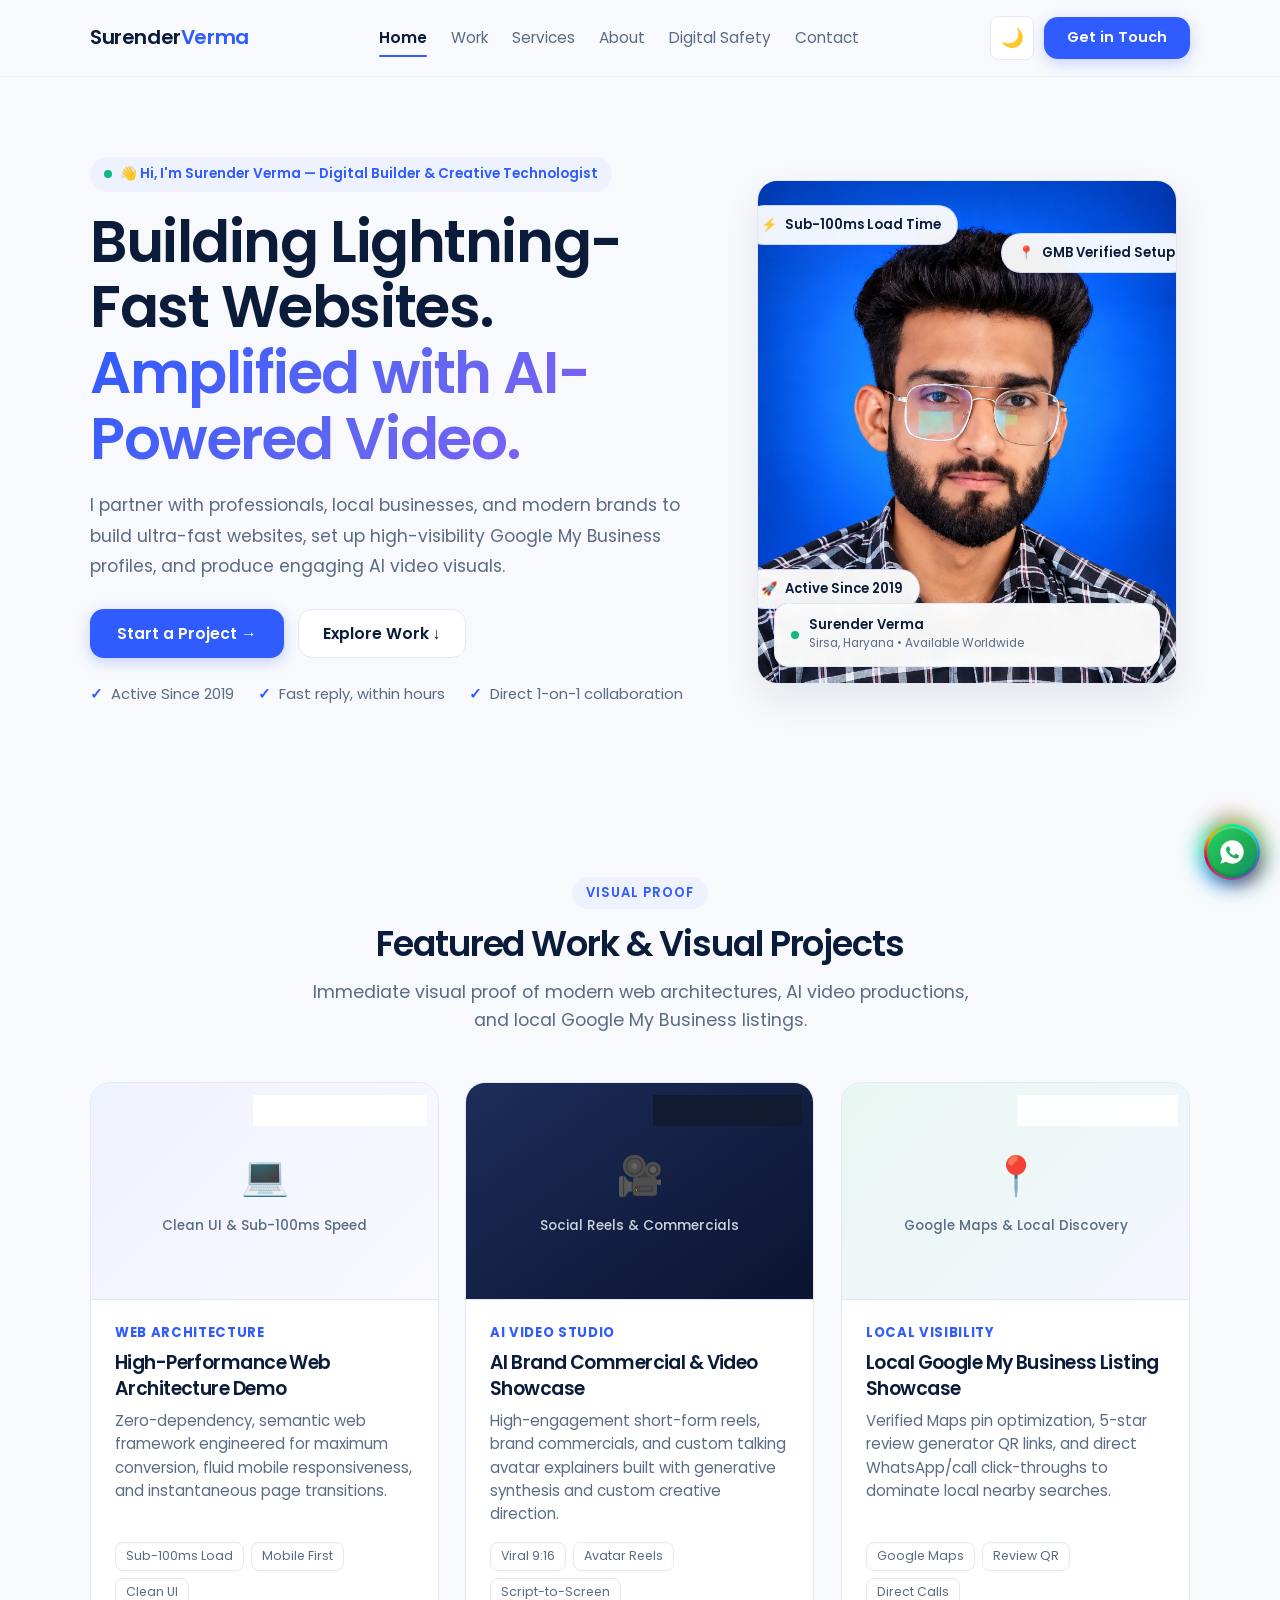
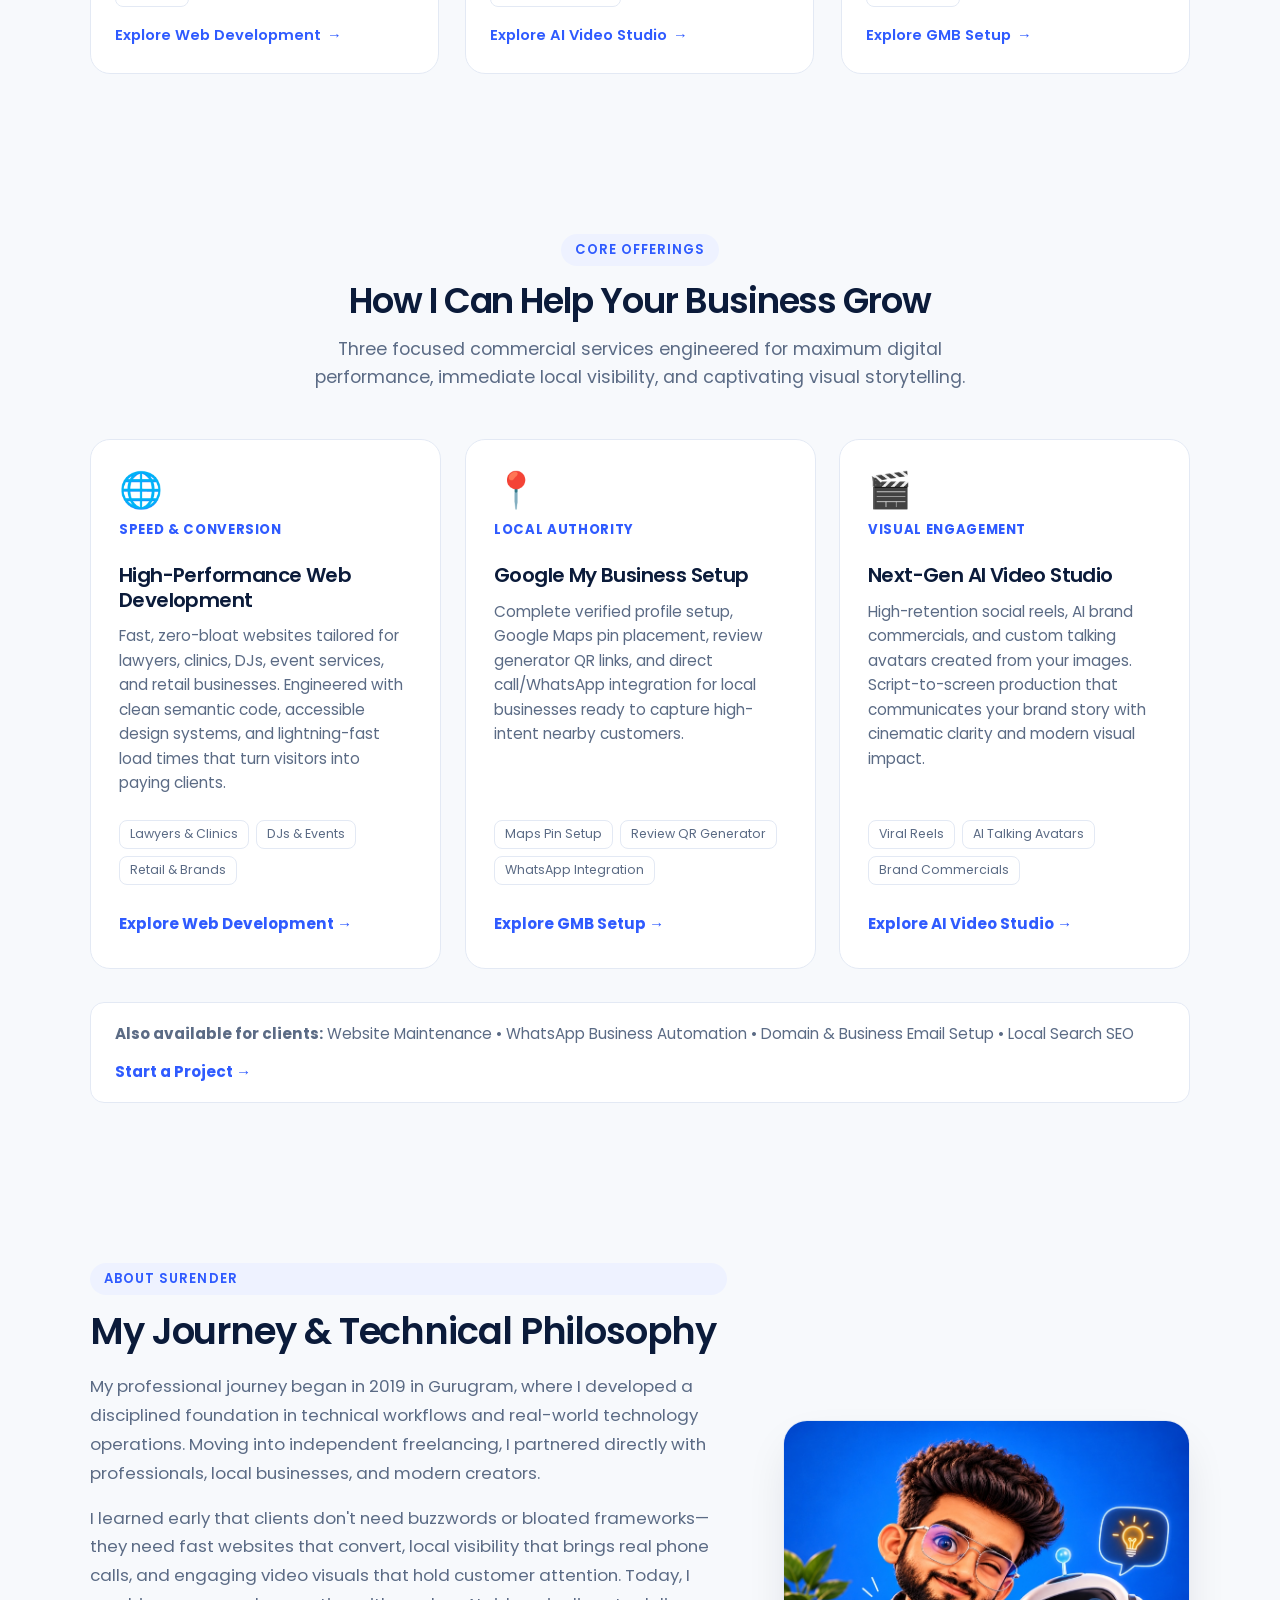
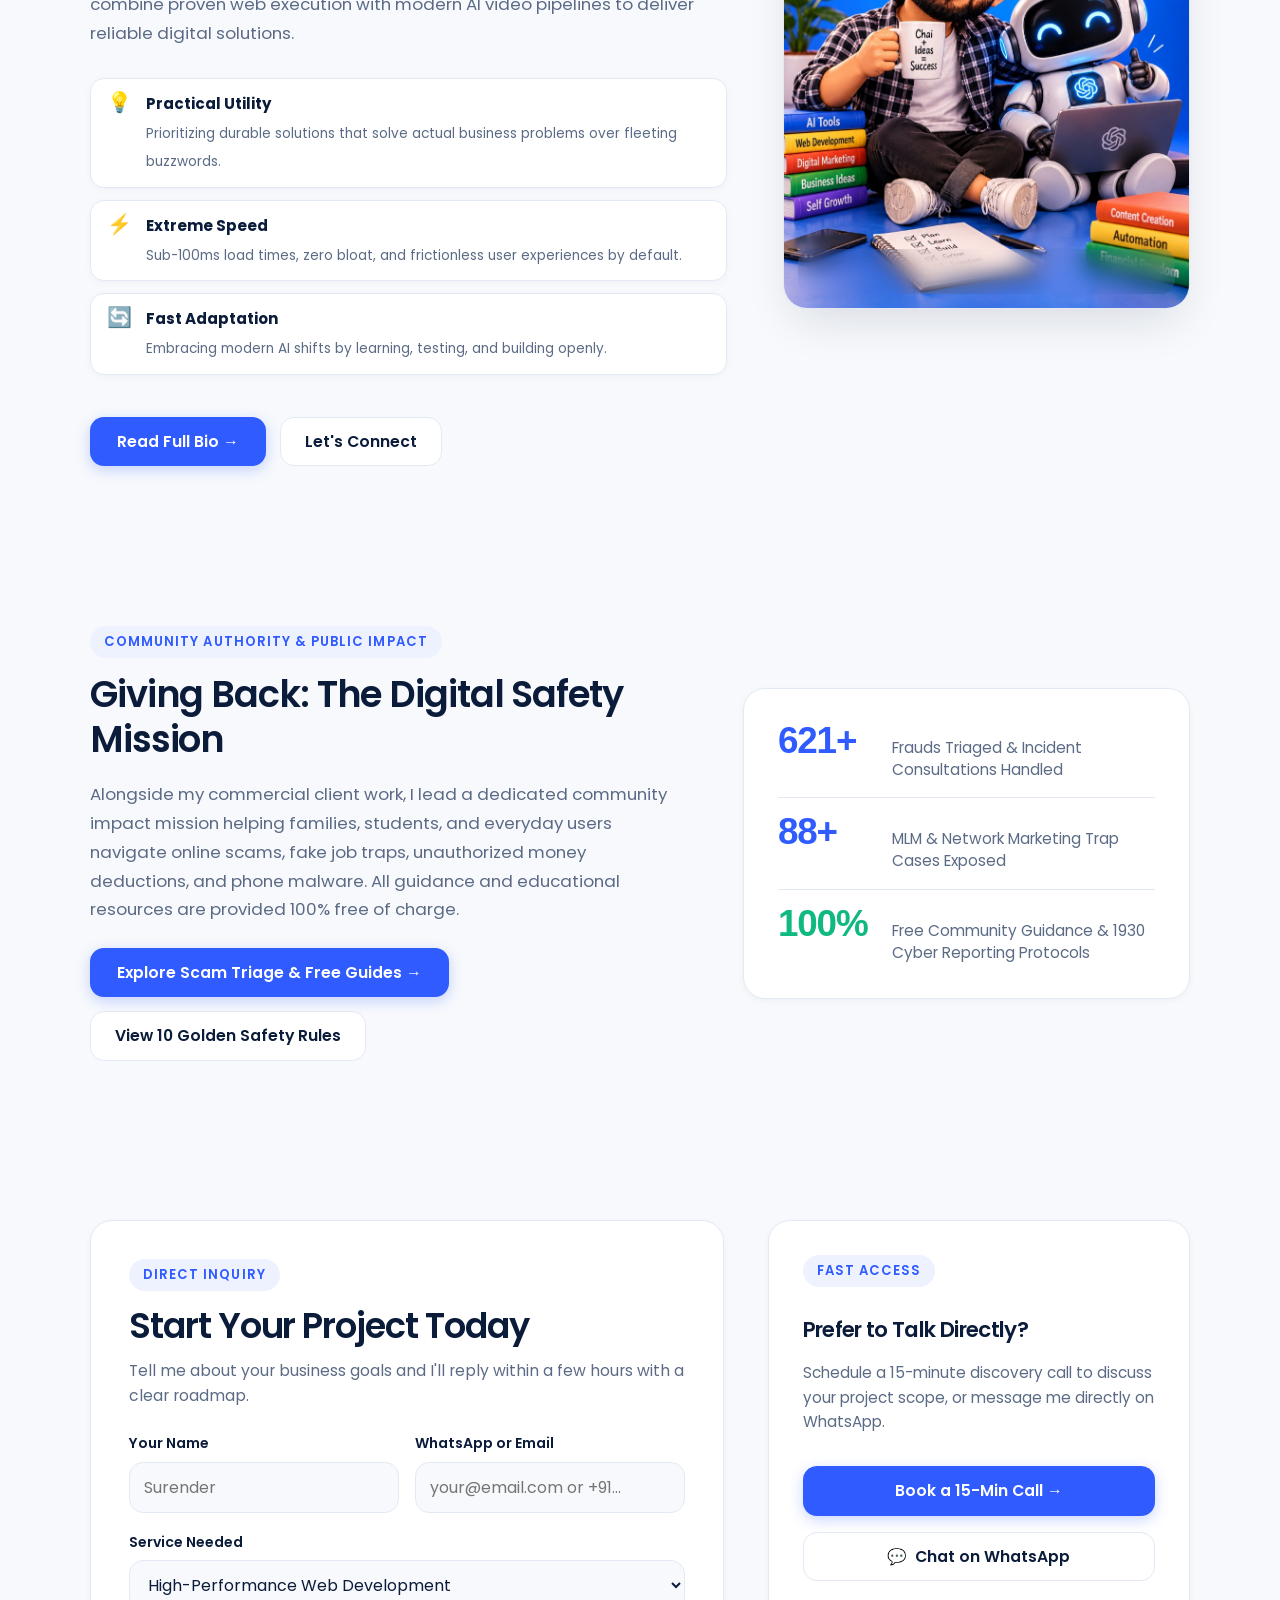
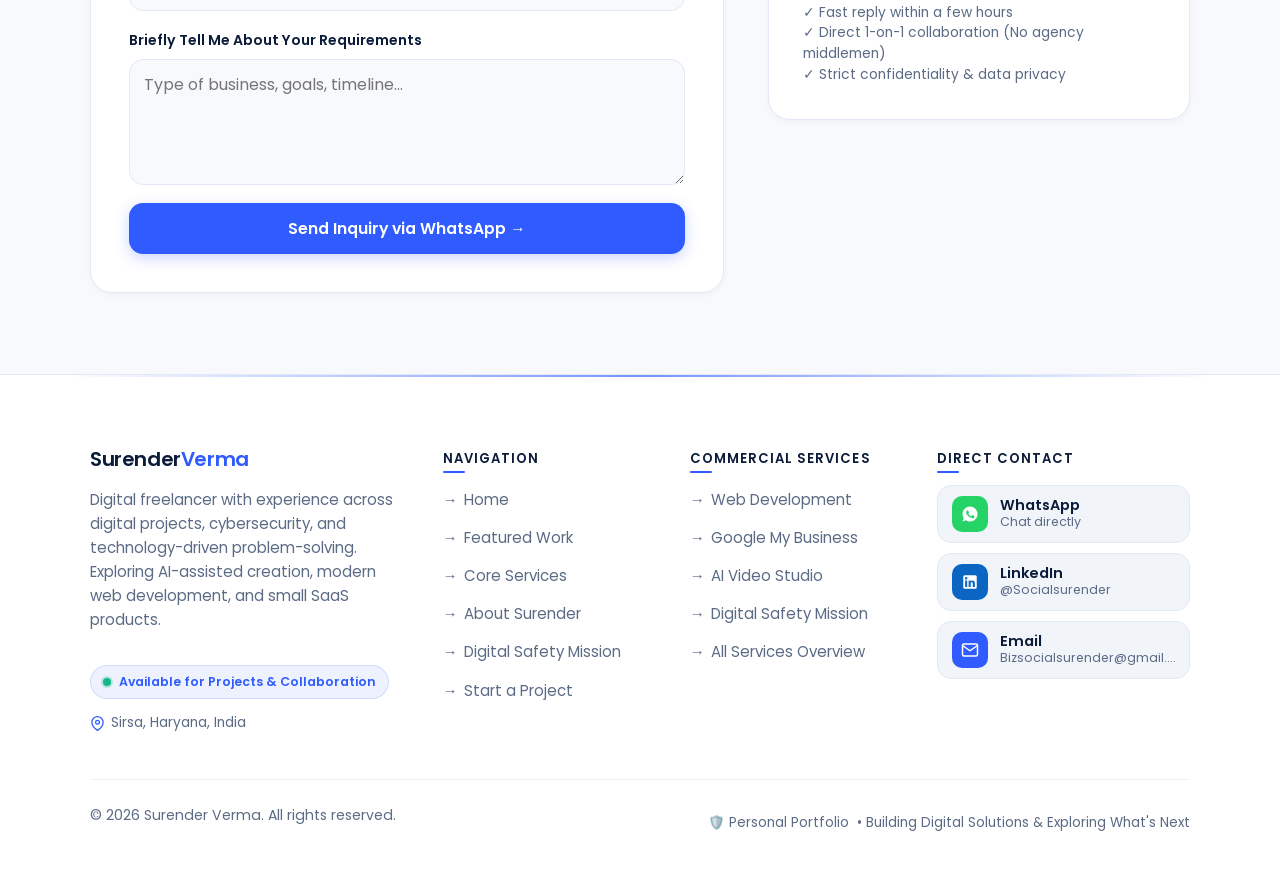
==== commit 4ffda17f: "Add files via upload" ====
--- a/index.html
+++ b/index.html
@@ -3,16 +3,16 @@
 <head>
   <meta charset="UTF-8">
   <meta name="viewport" content="width=device-width, initial-scale=1.0, minimum-scale=1.0, maximum-scale=5.0, viewport-fit=cover">
-  <title>Surender Verma | Digital Freelancer &amp; Builder • Cybersecurity • Modern Web &amp; AI</title>
-  <meta name="description" content="Personal portfolio of Surender Verma. Digital freelancer experienced in digital projects, cybersecurity, and practical problem-solving since 2019. Exploring AI video creation, modern web development, and small SaaS products.">
+  <title>Surender Verma | High-Performance Websites, GMB Setup &amp; AI Video Studio</title>
+  <meta name="description" content="Personal portfolio of Surender Verma. Building lightning-fast websites, high-visibility Google My Business setups, and engaging AI video visuals for professionals and modern businesses.">
   <meta name="author" content="Surender Verma">
   <meta name="theme-color" content="#2F5BFF">
   <link rel="canonical" href="https://surenderverma.cv/">
 
   <!-- Open Graph / Meta -->
   <meta property="og:site_name" content="Surender Verma">
-  <meta property="og:title" content="Surender Verma | Digital Freelancer &amp; Builder">
-  <meta property="og:description" content="Building digital solutions and exploring AI-powered video creation, modern web development, and small SaaS products.">
+  <meta property="og:title" content="Surender Verma | High-Performance Websites, GMB Setup &amp; AI Video Studio">
+  <meta property="og:description" content="Building lightning-fast websites, high-visibility Google My Business setups, and engaging AI video visuals for professionals and modern businesses.">
   <meta property="og:type" content="profile">
   <meta property="og:url" content="https://surenderverma.cv/">
   <meta property="og:image" content="https://surenderverma.cv/images/og-image.png">
@@ -96,9 +96,8 @@
         <a href="index.html" class="nav-link active" aria-current="page">Home</a>
         <a href="#work" class="nav-link">Work</a>
         <a href="#services" class="nav-link">Services</a>
-        <a href="#process" class="nav-link">Process</a>
         <a href="#about" class="nav-link">About</a>
-        <a href="#give-back" class="nav-link">Give Back</a>
+        <a href="#give-back" class="nav-link">Digital Safety</a>
         <a href="#contact" class="nav-link">Contact</a>
       </nav>
 
@@ -168,13 +167,6 @@
           <span class="drawer-link-text">Services</span>
           <span class="drawer-link-arrow">›</span>
         </a>
-        <a href="#process" class="drawer-link">
-          <span class="drawer-link-icon">
-            <svg width="18" height="18" viewBox="0 0 24 24" fill="none" stroke="currentColor" stroke-width="2" stroke-linecap="round" stroke-linejoin="round"><circle cx="12" cy="12" r="10"></circle><polyline points="12 6 12 12 16 14"></polyline></svg>
-          </span>
-          <span class="drawer-link-text">Process</span>
-          <span class="drawer-link-arrow">›</span>
-        </a>
         <a href="#about" class="drawer-link">
           <span class="drawer-link-icon">
             <svg width="18" height="18" viewBox="0 0 24 24" fill="none" stroke="currentColor" stroke-width="2" stroke-linecap="round" stroke-linejoin="round"><path d="M20 21v-2a4 4 0 0 0-4-4H8a4 4 0 0 0-4 4v2"></path><circle cx="12" cy="7" r="4"></circle></svg>
@@ -186,7 +178,7 @@
           <span class="drawer-link-icon">
             <svg width="18" height="18" viewBox="0 0 24 24" fill="none" stroke="currentColor" stroke-width="2" stroke-linecap="round" stroke-linejoin="round"><path d="M12 22s8-4 8-10V5l-8-3-8 3v7c0 6 8 10 8 10z"></path></svg>
           </span>
-          <span class="drawer-link-text">Give Back (Safety)</span>
+          <span class="drawer-link-text">Digital Safety</span>
           <span class="drawer-link-arrow">›</span>
         </a>
         <a href="#contact" class="drawer-link">
@@ -231,7 +223,7 @@
   <main id="main-content">
 
     <!-- =======================================================================
-         1. HERO SECTION (Websites, AI Videos & Digital Solutions)
+         SECTION 1: HERO (Personal Brand & Commercial Core)
          ======================================================================= -->
     <section class="section hero-section" id="hero">
       <div class="container">
@@ -241,48 +233,60 @@
           <div class="hero-copy fade-up">
             <div class="hero-badge">
               <span class="pulsing-live-dot" aria-hidden="true"></span>
-              <span>Available Worldwide • Based in Sirsa, Haryana</span>
+              <span>👋 Hi, I'm Surender Verma — Digital Builder &amp; Creative Technologist</span>
             </div>
 
             <h1 class="hero-name" style="font-size: clamp(2.3rem, 5.2vw, 3.6rem); line-height: 1.14; margin-bottom: 18px; letter-spacing: -0.025em;">
-              Websites, AI Videos &amp; Digital Solutions<br>
-              <span class="hero-gradient-text">That Help Your Business Grow Online.</span>
+              Building Lightning-Fast Websites.<br>
+              <span class="hero-gradient-text">Amplified with AI-Powered Video.</span>
             </h1>
 
             <p class="hero-desc" style="font-size: 1.08rem; line-height: 1.74; color: var(--text-muted); margin-bottom: 28px; max-width: 620px;">
-              <strong>Web Development • AI Video Production • Google Business Profile Setup.</strong> Digital freelancer and technology builder partnering with founders, businesses, and creators since 2019.
-            </p>
-
-            <!-- Primary CTAs -->
+              I partner with professionals, local businesses, and modern brands to build ultra-fast websites, set up high-visibility Google My Business profiles, and produce engaging AI video visuals.
+            </p>
+
+            <!-- Dual CTAs -->
             <div class="btn-group">
-              <a href="#work" class="btn-primary">
-                View My Work →
+              <a href="#contact" class="btn-primary">
+                Start a Project →
               </a>
-              <a href="https://calendly.com/bizsocialsurender/30min" target="_blank" rel="noopener noreferrer" class="btn-secondary" data-cta-link>
-                Book a Free Call
+              <a href="#work" class="btn-secondary">
+                Explore Work ↓
               </a>
             </div>
 
-            <!-- Proof Points Strip -->
+            <!-- Commercial Proof Strip -->
             <div class="proof-strip">
-              <span class="proof-item"><span class="check">✓</span> Working since 2019</span>
+              <span class="proof-item"><span class="check">✓</span> Active Since 2019</span>
               <span class="proof-item"><span class="check">✓</span> Fast reply, within hours</span>
               <span class="proof-item"><span class="check">✓</span> Direct 1-on-1 collaboration</span>
             </div>
           </div>
 
-          <!-- Hero Media Card (Surender's Verified Portrait) -->
+          <!-- Profile Visual with Floating Micro-Badges -->
           <div class="hero-media fade-up delay-2">
             <div class="hero-portrait-card">
-              <!-- Floating Top Badge -->
+              <!-- Floating Micro-Badge 1: Sub-100ms Load Time -->
+              <div class="floating-badge floating-badge-top-left">
+                <span>⚡</span>
+                <span>Sub-100ms Load Time</span>
+              </div>
+
+              <!-- Floating Micro-Badge 2: GMB Verified Setup -->
               <div class="floating-badge floating-badge-top-right">
-                <span style="font-size: 1rem;">🛡️</span>
-                <span>870+ Cyber Cases Solved</span>
+                <span>📍</span>
+                <span>GMB Verified Setup</span>
+              </div>
+
+              <!-- Floating Micro-Badge 3: Active Since 2019 -->
+              <div class="floating-badge floating-badge-bottom-left">
+                <span>🚀</span>
+                <span>Active Since 2019</span>
               </div>
 
               <img 
                 src="images/surender-blue.jpg" 
-                alt="Surender Verma - Digital Freelancer &amp; Builder"
+                alt="Surender Verma - Digital Builder &amp; Creative Technologist"
                 class="hero-portrait-img"
                 width="420"
                 height="504"
@@ -293,7 +297,7 @@
                 <span class="pulsing-live-dot" aria-hidden="true"></span>
                 <div>
                   <div class="chip-text">Surender Verma</div>
-                  <div class="chip-sub">Sirsa, Haryana • Available for Remote Work</div>
+                  <div class="chip-sub">Sirsa, Haryana • Available Worldwide</div>
                 </div>
               </div>
             </div>
@@ -304,118 +308,151 @@
     </section>
 
     <!-- =======================================================================
-         2. SELECTED WORK
+         SECTION 2: FEATURED WORK & VISUAL PROJECTS (Immediate Visual Proof)
          ======================================================================= -->
     <section class="section" id="work">
       <div class="container">
         <div class="section-head fade-up">
-          <span class="section-tag">Featured Work</span>
-          <h2 class="section-title">Selected Work</h2>
+          <span class="section-tag">Visual Proof</span>
+          <h2 class="section-title">Featured Work &amp; Visual Projects</h2>
           <p class="section-subtitle">
-            A curated showcase of recent client platforms, public resources, and technical prototypes. Real results, zero fluff.
+            Immediate visual proof of modern web architectures, AI video productions, and local Google My Business listings.
           </p>
         </div>
 
         <div class="work-grid">
           
-          <!-- Project 1: Web Development -->
+          <!-- Project 1: Web Architecture Demo -->
           <div class="work-card fade-up delay-1">
             <div class="work-thumb">
-              <span class="work-thumb-badge">Live Resource</span>
-              <div class="work-thumb-icon">🌐</div>
-              <span style="font-size: 0.85rem; color: var(--text-muted); font-weight: 500;">Zero-Bloat Web Architecture</span>
+              <span class="work-thumb-badge">⚡ 100/100 Lighthouse</span>
+              <div class="work-thumb-icon">💻</div>
+              <span style="font-size: 0.85rem; color: var(--text-muted); font-weight: 500;">Clean UI &amp; Sub-100ms Speed</span>
             </div>
             <div class="work-body">
-              <span class="work-tag">Web Development</span>
-              <h3>Cyber Safety Platform &amp; Directory</h3>
-              <p>A high-performance, accessible incident resource guide built with vanilla web standards, helping victims identify scam patterns and report them via official protocols.</p>
-              <a href="awareness.html" class="work-link">
-                Explore Resource <span>→</span>
+              <span class="work-tag">Web Architecture</span>
+              <h3>High-Performance Web Architecture Demo</h3>
+              <p>Zero-dependency, semantic web framework engineered for maximum conversion, fluid mobile responsiveness, and instantaneous page transitions.</p>
+              <div class="project-tags" style="margin-bottom: 16px;">
+                <span class="project-tag">Sub-100ms Load</span>
+                <span class="project-tag">Mobile First</span>
+                <span class="project-tag">Clean UI</span>
+              </div>
+              <a href="web-development.html" class="work-link">
+                Explore Web Development <span>→</span>
               </a>
             </div>
           </div>
 
-          <!-- Project 2: AI Video Production -->
+          <!-- Project 2: AI Brand Commercial & Short Video Showcase -->
           <div class="work-card fade-up delay-2">
             <div class="work-thumb thumb-video">
-              <span class="work-thumb-badge" style="background: rgba(18, 26, 47, 0.9); color: #fff;">Active Production</span>
-              <div class="work-thumb-icon">🎬</div>
-              <span style="font-size: 0.85rem; color: #cbd5e1; font-weight: 500;">AI Visual Storytelling</span>
+              <span class="work-thumb-badge" style="background: rgba(18, 26, 47, 0.9); color: #fff;">🎬 High-Retention</span>
+              <div class="work-thumb-icon">🎥</div>
+              <span style="font-size: 0.85rem; color: #cbd5e1; font-weight: 500;">Social Reels &amp; Commercials</span>
             </div>
             <div class="work-body">
-              <span class="work-tag">AI Video Creation</span>
-              <h3>AI-Powered Visual Storytelling &amp; Reels</h3>
-              <p>Generative video production workflows combining text-to-video scene synthesis, custom avatar reels, and voice modeling for high-retention social explainers.</p>
-              <a href="#contact" class="work-link">
-                Inquire About Video Work <span>→</span>
+              <span class="work-tag">AI Video Studio</span>
+              <h3>AI Brand Commercial &amp; Video Showcase</h3>
+              <p>High-engagement short-form reels, brand commercials, and custom talking avatar explainers built with generative synthesis and custom creative direction.</p>
+              <div class="project-tags" style="margin-bottom: 16px;">
+                <span class="project-tag">Viral 9:16</span>
+                <span class="project-tag">Avatar Reels</span>
+                <span class="project-tag">Script-to-Screen</span>
+              </div>
+              <a href="ai-video-production.html" class="work-link">
+                Explore AI Video Studio <span>→</span>
               </a>
             </div>
           </div>
 
-          <!-- Project 3: Micro-Tools & SaaS -->
+          <!-- Project 3: Local GMB Listing Showcase -->
           <div class="work-card fade-up delay-3">
-            <div class="work-thumb">
-              <span class="work-thumb-badge">Prototype Phase</span>
-              <div class="work-thumb-icon">⚡</div>
-              <span style="font-size: 0.85rem; color: var(--text-muted); font-weight: 500;">Lightweight Web Software</span>
+            <div class="work-thumb" style="background: linear-gradient(135deg, rgba(31, 169, 113, 0.1), rgba(47, 91, 255, 0.05));">
+              <span class="work-thumb-badge" style="color: #10B981; border-color: rgba(16, 185, 129, 0.3);">📍 Verified Maps Pin</span>
+              <div class="work-thumb-icon">📍</div>
+              <span style="font-size: 0.85rem; color: var(--text-muted); font-weight: 500;">Google Maps &amp; Local Discovery</span>
             </div>
             <div class="work-body">
-              <span class="work-tag">Micro-SaaS &amp; Tools</span>
-              <h3>Client Utility &amp; Workflow Engines</h3>
-              <p>Prototyping focused micro-software utilities that eliminate friction for creators, freelancers, and small businesses with an emphasis on speed and utility.</p>
-              <a href="#contact" class="work-link">
-                Discuss Software Ideas <span>→</span>
+              <span class="work-tag">Local Visibility</span>
+              <h3>Local Google My Business Listing Showcase</h3>
+              <p>Verified Maps pin optimization, 5-star review generator QR links, and direct WhatsApp/call click-throughs to dominate local nearby searches.</p>
+              <div class="project-tags" style="margin-bottom: 16px;">
+                <span class="project-tag">Google Maps</span>
+                <span class="project-tag">Review QR</span>
+                <span class="project-tag">Direct Calls</span>
+              </div>
+              <a href="gmb-setup.html" class="work-link">
+                Explore GMB Setup <span>→</span>
               </a>
             </div>
           </div>
 
         </div>
-
-        <div style="text-align: center; margin-top: 42px;" class="fade-up">
-          <a href="services.html" class="btn-secondary">
-            View All Services &amp; Capabilities →
-          </a>
-        </div>
       </div>
     </section>
 
     <!-- =======================================================================
-         3. SERVICES (WHAT I CAN DO FOR YOU)
+         SECTION 3: CORE SERVICES GRID (3 Distinct Commercial Cards)
          ======================================================================= -->
     <section class="section" id="services">
       <div class="container">
         <div class="section-head fade-up">
           <span class="section-tag">Core Offerings</span>
-          <h2 class="section-title">What I Can Do for You</h2>
+          <h2 class="section-title">How I Can Help Your Business Grow</h2>
           <p class="section-subtitle">
-            Dependable, high-impact digital solutions designed to help founders, businesses, and creators stand out and grow.
+            Three focused commercial services engineered for maximum digital performance, immediate local visibility, and captivating visual storytelling.
           </p>
         </div>
 
         <div class="svc-grid">
           
-          <!-- Service 1: Web Development -->
+          <!-- Service 1: High-Performance Web Development -->
           <div class="svc-card fade-up delay-1">
             <div class="svc-icon">🌐</div>
-            <h3>Web Development</h3>
-            <p>Fast, clean, mobile-friendly websites and web applications designed for conversion, accessibility, and sub-100ms load times.</p>
-            <a href="services.html#web" class="svc-go">Learn more →</a>
-          </div>
-
-          <!-- Service 2: AI Video Production -->
+            <span class="work-tag">Speed &amp; Conversion</span>
+            <h3>High-Performance Web Development</h3>
+            <p>
+              Fast, zero-bloat websites tailored for lawyers, clinics, DJs, event services, and retail businesses. Engineered with clean semantic code, accessible design systems, and lightning-fast load times that turn visitors into paying clients.
+            </p>
+            <div class="project-tags" style="margin: 6px 0 14px;">
+              <span class="project-tag">Lawyers &amp; Clinics</span>
+              <span class="project-tag">DJs &amp; Events</span>
+              <span class="project-tag">Retail &amp; Brands</span>
+            </div>
+            <a href="web-development.html" class="svc-go">Explore Web Development →</a>
+          </div>
+
+          <!-- Service 2: Google My Business Setup -->
           <div class="svc-card fade-up delay-2">
+            <div class="svc-icon">📍</div>
+            <span class="work-tag">Local Authority</span>
+            <h3>Google My Business Setup</h3>
+            <p>
+              Complete verified profile setup, Google Maps pin placement, review generator QR links, and direct call/WhatsApp integration for local businesses ready to capture high-intent nearby customers.
+            </p>
+            <div class="project-tags" style="margin: 6px 0 14px;">
+              <span class="project-tag">Maps Pin Setup</span>
+              <span class="project-tag">Review QR Generator</span>
+              <span class="project-tag">WhatsApp Integration</span>
+            </div>
+            <a href="gmb-setup.html" class="svc-go">Explore GMB Setup →</a>
+          </div>
+
+          <!-- Service 3: Next-Gen AI Video Studio -->
+          <div class="svc-card fade-up delay-3">
             <div class="svc-icon">🎬</div>
-            <h3>AI Video Production</h3>
-            <p>Short-form reels, product explainers, and AI avatar videos that hook audience attention and communicate your message clearly.</p>
-            <a href="services.html#video" class="svc-go">Learn more →</a>
-          </div>
-
-          <!-- Service 3: Google Business Profile Setup -->
-          <div class="svc-card fade-up delay-3">
-            <div class="svc-icon">📍</div>
-            <h3>Google Business Profile Setup</h3>
-            <p>Complete setup, verification assistance, and local SEO optimization to get your business discovered on Google Maps and Search.</p>
-            <a href="services.html#gbp" class="svc-go">Learn more →</a>
+            <span class="work-tag">Visual Engagement</span>
+            <h3>Next-Gen AI Video Studio</h3>
+            <p>
+              High-retention social reels, AI brand commercials, and custom talking avatars created from your images. Script-to-screen production that communicates your brand story with cinematic clarity and modern visual impact.
+            </p>
+            <div class="project-tags" style="margin: 6px 0 14px;">
+              <span class="project-tag">Viral Reels</span>
+              <span class="project-tag">AI Talking Avatars</span>
+              <span class="project-tag">Brand Commercials</span>
+            </div>
+            <a href="ai-video-production.html" class="svc-go">Explore AI Video Studio →</a>
           </div>
 
         </div>
@@ -423,53 +460,15 @@
         <!-- Add-on Services Strip -->
         <div class="svc-addons fade-up">
           <span>
-            <strong>Also available:</strong> Cybersecurity Guidance • Website Maintenance • WhatsApp Business Automation • Local SEO • Micro-SaaS Prototypes
+            <strong>Also available for clients:</strong> Website Maintenance • WhatsApp Business Automation • Domain &amp; Business Email Setup • Local Search SEO
           </span>
-          <a href="services.html">See All Services →</a>
+          <a href="#contact">Start a Project →</a>
         </div>
       </div>
     </section>
 
     <!-- =======================================================================
-         4. A SIMPLE PROCESS
-         ======================================================================= -->
-    <section class="section" id="process">
-      <div class="container">
-        <div class="section-head fade-up">
-          <span class="section-tag">Working Methodology</span>
-          <h2 class="section-title">A Simple, Transparent Process</h2>
-          <p class="section-subtitle">
-            No convoluted steps or hidden surprises. Just straightforward collaboration from first talk to post-launch support.
-          </p>
-        </div>
-
-        <ol class="steps-grid">
-          <li class="step-item fade-up delay-1">
-            <span class="step-num">Step 01</span>
-            <h3>Discovery Call</h3>
-            <p>We talk through your specific objectives, current bottlenecks, target audience, and project goals.</p>
-          </li>
-          <li class="step-item fade-up delay-2">
-            <span class="step-num">Step 02</span>
-            <h3>Plan &amp; Quote</h3>
-            <p>Clear, fixed scope with defined deliverables, milestones, and transparent pricing upfront.</p>
-          </li>
-          <li class="step-item fade-up delay-3">
-            <span class="step-num">Step 03</span>
-            <h3>Build &amp; Refine</h3>
-            <p>I develop the solution with clean code and regular progress previews, refining based on your feedback.</p>
-          </li>
-          <li class="step-item fade-up delay-4">
-            <span class="step-num">Step 04</span>
-            <h3>Launch &amp; Support</h3>
-            <p>Seamless go-live delivery along with hands-on walkthroughs and responsive ongoing assistance.</p>
-          </li>
-        </ol>
-      </div>
-    </section>
-
-    <!-- =======================================================================
-         5. ABOUT ME (Practical Tech, Built Around Your Needs)
+         SECTION 4: MY JOURNEY & TECHNICAL PHILOSOPHY
          ======================================================================= -->
     <section class="section" id="about">
       <div class="container">
@@ -477,17 +476,17 @@
           
           <!-- Editorial Story Column -->
           <div class="about-content">
-            <span class="section-tag">About Me</span>
+            <span class="section-tag">About Surender</span>
             <h2 style="font-size: clamp(1.8rem, 3.6vw, 2.3rem); line-height: 1.22; margin-bottom: 18px; color: var(--text-main);">
-              Practical Tech, Built Around Your Needs
+              My Journey &amp; Technical Philosophy
             </h2>
             
             <p style="font-size: 1.05rem; line-height: 1.72; color: var(--text-muted); margin-bottom: 16px;">
-              I’m a digital freelancer who began my professional journey in Gurugram in 2019. Over the years, I’ve worked on a wide variety of client projects, developing hands-on, practical expertise in cybersecurity and real-world technology operations.
+              My professional journey began in 2019 in Gurugram, where I developed a disciplined foundation in technical workflows and real-world technology operations. Moving into independent freelancing, I partnered directly with professionals, local businesses, and modern creators.
             </p>
 
             <p style="font-size: 1.05rem; line-height: 1.72; color: var(--text-muted); margin-bottom: 22px;">
-              Today, as AI reshapes the digital landscape, my core focus centers on modern web development, AI video creation, and building focused SaaS micro-tools. I keep things simple, honest, and useful—focusing on durable utility over fleeting buzzwords.
+              I learned early that clients don't need buzzwords or bloated frameworks—they need fast websites that convert, local visibility that brings real phone calls, and engaging video visuals that hold customer attention. Today, I combine proven web execution with modern AI video pipelines to deliver reliable digital solutions.
             </p>
 
             <!-- 3 Core Working Principles (Clean Stacked List) -->
@@ -496,14 +495,14 @@
                 <span class="principle-ico">💡</span>
                 <div class="principle-text">
                   <strong>Practical Utility</strong>
-                  <span>Solving real-world business challenges over fleeting hype.</span>
+                  <span>Prioritizing durable solutions that solve actual business problems over fleeting buzzwords.</span>
                 </div>
               </div>
               <div class="about-principle-item">
-                <span class="principle-ico">🛡️</span>
+                <span class="principle-ico">⚡</span>
                 <div class="principle-text">
-                  <strong>Security First</strong>
-                  <span>Defensive habits, client confidentiality, and data privacy by default.</span>
+                  <strong>Extreme Speed</strong>
+                  <span>Sub-100ms load times, zero bloat, and frictionless user experiences by default.</span>
                 </div>
               </div>
               <div class="about-principle-item">
@@ -516,17 +515,17 @@
             </div>
 
             <div class="btn-group" style="margin-top: 28px;">
-              <a href="about.html" class="btn-primary">Read My Story →</a>
+              <a href="about.html" class="btn-primary">Read Full Bio →</a>
               <a href="#contact" class="btn-secondary">Let's Connect</a>
             </div>
           </div>
 
-          <!-- Visual Artwork Column (Using Surender's Real Artwork) -->
+          <!-- Visual Artwork Column -->
           <div class="about-visual-column">
             <div class="about-artwork-frame">
               <img 
                 src="images/my-story-artwork.jpg" 
-                alt="Surender Verma - Digital Professional &amp; Technology Builder"
+                alt="Surender Verma - Digital Builder &amp; Creative Technologist"
                 class="about-artwork-img"
                 width="480"
                 height="576"
@@ -544,25 +543,25 @@
     </section>
 
     <!-- =======================================================================
-         6. GIVING BACK TO SOCIETY (Cyber Safety Track Record)
+         SECTION 5: GIVING BACK: THE DIGITAL SAFETY MISSION (Pre-Footer Authority Anchor)
          ======================================================================= -->
     <section class="section" id="give-back">
       <div class="container">
         <div class="giveback-grid fade-up">
           
           <div>
-            <span class="section-tag">Community Defense</span>
+            <span class="section-tag">Community Authority &amp; Public Impact</span>
             <h2 style="font-size: clamp(1.8rem, 3.6vw, 2.3rem); line-height: 1.22; margin-bottom: 18px; color: var(--text-main);">
-              Giving Back to Society
+              Giving Back: The Digital Safety Mission
             </h2>
             <p style="font-size: 1.05rem; line-height: 1.72; color: var(--text-muted); margin-bottom: 24px; max-width: 580px;">
-              After personally handling <strong>870+ cyber and fraud incidents</strong> since 2019, I created a free, comprehensive digital safety resource to help everyday citizens, students, and businesses spot scams, harden devices, and report threats through official 1930 protocols.
+              Alongside my commercial client work, I lead a dedicated community impact mission helping families, students, and everyday users navigate online scams, fake job traps, unauthorized money deductions, and phone malware. All guidance and educational resources are provided 100% free of charge.
             </p>
             <div class="btn-group">
-              <a href="awareness.html" class="btn-primary">
-                Read the Free Safety Guide →
+              <a href="digital-safety.html" class="btn-primary">
+                Explore Scam Triage &amp; Free Guides →
               </a>
-              <a href="awareness.html#tips" class="btn-secondary">
+              <a href="digital-safety.html#tips" class="btn-secondary">
                 View 10 Golden Safety Rules
               </a>
             </div>
@@ -570,20 +569,16 @@
 
           <div class="giveback-card">
             <div class="giveback-stat-row">
-              <div class="giveback-stat-num stat-num" data-stat="mlmFraud">700+</div>
-              <div class="giveback-stat-label">Network Marketing (MLM) fraud traps investigated and resolved</div>
+              <div class="giveback-stat-num stat-num" data-stat="mlmFraud">870+</div>
+              <div class="giveback-stat-label">Frauds Triaged &amp; Incident Consultations Handled</div>
             </div>
             <div class="giveback-stat-row">
-              <div class="giveback-stat-num stat-num" data-stat="malwareCleanup">100+</div>
-              <div class="giveback-stat-label">Hacked mobile devices cleaned of spyware, Trojans, and malicious APKs</div>
+              <div class="giveback-stat-num stat-num" data-stat="malwareCleanup">700+</div>
+              <div class="giveback-stat-label">MLM &amp; Network Marketing Trap Cases Exposed</div>
             </div>
             <div class="giveback-stat-row">
-              <div class="giveback-stat-num stat-num" data-stat="moneyFraud">70+</div>
-              <div class="giveback-stat-label">Unauthorized bank debits, OTP leaks, and credit card frauds resolved</div>
-            </div>
-            <div class="giveback-stat-row">
-              <div class="giveback-stat-num stat-num" data-stat="startYear">2019</div>
-              <div class="giveback-stat-label">Continuous active digital problem-solving experience (Gurugram start)</div>
+              <div class="giveback-stat-num" style="color: #10B981;">100%</div>
+              <div class="giveback-stat-label">Free Community Guidance &amp; 1930 Cyber Reporting Protocols</div>
             </div>
           </div>
 
@@ -592,7 +587,7 @@
     </section>
 
     <!-- =======================================================================
-         7. CONTACT & COLLABORATION (Have a Project in Mind?)
+         SECTION 6: INLINE QUICK BOOKING / CONTACT (Start Your Project)
          ======================================================================= -->
     <section class="section" id="contact">
       <div class="container">
@@ -602,10 +597,10 @@
           <div class="contact-form-card">
             <span class="section-tag">Direct Inquiry</span>
             <h2 style="font-size: clamp(1.7rem, 3.2vw, 2.2rem); margin-bottom: 10px; color: var(--text-main);">
-              Have a Project in Mind?
+              Start Your Project Today
             </h2>
             <p style="color: var(--text-muted); font-size: 0.98rem; line-height: 1.6;">
-              Tell me what you need, and I’ll get back to you within a few hours.
+              Tell me about your business goals and I'll reply within a few hours with a clear roadmap.
             </p>
 
             <form id="contactForm" class="contact-form-fields">
@@ -615,56 +610,45 @@
                   <input type="text" id="nameInput" name="name" placeholder="Surender" required autocomplete="name">
                 </div>
                 <div class="form-field-group">
-                  <label for="contactInput">Email or WhatsApp</label>
+                  <label for="contactInput">WhatsApp or Email</label>
                   <input type="text" id="contactInput" name="contact" placeholder="your@email.com or +91..." required>
                 </div>
               </div>
 
-              <div class="form-row-2">
-                <div class="form-field-group">
-                  <label for="interestSelect">Service Needed</label>
-                  <select id="interestSelect" name="service">
-                    <option value="web">Web Development</option>
-                    <option value="video">AI Video Production</option>
-                    <option value="gbp">Google Business Profile Setup</option>
-                    <option value="cyber">Cybersecurity &amp; Safety Guidance</option>
-                    <option value="other">Other / Custom Collaboration</option>
-                  </select>
-                </div>
-                <div class="form-field-group">
-                  <label for="budgetSelect">Budget Range</label>
-                  <select id="budgetSelect" name="budget">
-                    <option value="flexible">Not sure yet / Flexible</option>
-                    <option value="under10k">Under ₹10,000</option>
-                    <option value="10k-30k">₹10,000 – ₹30,000</option>
-                    <option value="30kplus">₹30,000+</option>
-                  </select>
-                </div>
-              </div>
-
               <div class="form-field-group">
-                <label for="messageInput">Project Details</label>
-                <textarea id="messageInput" name="message" rows="4" placeholder="Briefly describe your requirements or ideas..." required></textarea>
+                <label for="interestSelect">Service Needed</label>
+                <select id="interestSelect" name="service">
+                  <option value="web">High-Performance Web Development</option>
+                  <option value="gmb">Google My Business Setup</option>
+                  <option value="video">Next-Gen AI Video Studio</option>
+                  <option value="package">Full Package (Web + GMB + Video)</option>
+                  <option value="other">Other / Custom Collaboration</option>
+                </select>
+              </div>
+
+              <div class="form-field-group">
+                <label for="messageInput">Briefly Tell Me About Your Requirements</label>
+                <textarea id="messageInput" name="message" rows="4" placeholder="Type of business, goals, timeline..." required></textarea>
               </div>
 
               <button type="submit" class="btn-primary" style="width: 100%; justify-content: center; padding: 14px 20px;">
-                Send Message via WhatsApp →
+                Send Inquiry via WhatsApp →
               </button>
 
               <div id="formStatus" style="display: none; padding: 12px; border-radius: var(--radius-sm); font-size: 0.9rem; text-align: center;"></div>
             </form>
           </div>
 
-          <!-- Quick Talk & Alternative Card -->
+          <!-- Quick Talk & 15-Min Scheduler Card -->
           <div class="contact-talk-card">
             <span class="section-tag" style="width: fit-content;">Fast Access</span>
             <h3>Prefer to Talk Directly?</h3>
             <p style="color: var(--text-muted); font-size: 0.95rem; line-height: 1.6;">
-              Skip the back-and-forth email exchange and schedule a 30-minute discovery call, or drop a direct message on WhatsApp.
+              Schedule a 15-minute discovery call to discuss your project scope, or message me directly on WhatsApp.
             </p>
 
             <a href="https://calendly.com/bizsocialsurender/30min" target="_blank" rel="noopener noreferrer" class="btn-primary" data-cta-link style="justify-content: center;">
-              Book a 30-Min Call →
+              Book a 15-Min Call →
             </a>
 
             <a href="https://wa.me/919817242747" target="_blank" rel="noopener noreferrer" class="btn-secondary" style="justify-content: center; display: inline-flex; align-items: center; gap: 8px;">
@@ -672,9 +656,9 @@
             </a>
 
             <div class="contact-trust-note">
-              ✓ Fast response within a few hours<br>
-              ✓ Strict confidentiality &amp; data privacy<br>
-              ✓ Direct 1-on-1 collaboration (No agency middlemen)
+              ✓ Fast reply within a few hours<br>
+              ✓ Direct 1-on-1 collaboration (No agency middlemen)<br>
+              ✓ Strict confidentiality &amp; data privacy
             </div>
           </div>
 
@@ -716,24 +700,23 @@
           <h4>Navigation</h4>
           <ul class="footer-links">
             <li><a href="index.html"><span>→</span> Home</a></li>
-            <li><a href="#work"><span>→</span> Selected Work</a></li>
-            <li><a href="#services"><span>→</span> Services</a></li>
-            <li><a href="#process"><span>→</span> Process</a></li>
+            <li><a href="#work"><span>→</span> Featured Work</a></li>
+            <li><a href="#services"><span>→</span> Core Services</a></li>
             <li><a href="#about"><span>→</span> About Surender</a></li>
-            <li><a href="#give-back"><span>→</span> Give Back (Safety)</a></li>
-            <li><a href="#contact"><span>→</span> Contact</a></li>
+            <li><a href="#give-back"><span>→</span> Digital Safety Mission</a></li>
+            <li><a href="#contact"><span>→</span> Start a Project</a></li>
           </ul>
         </div>
 
         <!-- Col 3: Focus Areas -->
         <div class="footer-col">
-          <h4>Areas of Focus</h4>
+          <h4>Commercial Services</h4>
           <ul class="footer-links">
-            <li><a href="#services"><span>→</span> Web Development</a></li>
-            <li><a href="#services"><span>→</span> AI Video Production</a></li>
-            <li><a href="#services"><span>→</span> Google Business Profile</a></li>
-            <li><a href="#give-back"><span>→</span> Cybersecurity Defense</a></li>
-            <li><a href="#work"><span>→</span> Micro-SaaS &amp; Tools</a></li>
+            <li><a href="web-development.html"><span>→</span> Web Development</a></li>
+            <li><a href="gmb-setup.html"><span>→</span> Google My Business</a></li>
+            <li><a href="ai-video-production.html"><span>→</span> AI Video Studio</a></li>
+            <li><a href="digital-safety.html"><span>→</span> Digital Safety Mission</a></li>
+            <li><a href="services.html"><span>→</span> All Services Overview</a></li>
           </ul>
         </div>
 
--- a/style.css
+++ b/style.css
@@ -4089,10 +4089,40 @@
   box-shadow: 0 10px 28px -6px rgba(0, 0, 0, 0.4);
 }
 
+.floating-badge-top-left {
+  top: 24px;
+  left: -14px;
+  animation-delay: 0s;
+}
+
 .floating-badge-top-right {
-  top: 18px;
-  right: -12px;
-  animation-delay: 0.5s;
+  top: 52px;
+  right: -16px;
+  animation-delay: 0.7s;
+}
+
+.floating-badge-bottom-left {
+  bottom: 74px;
+  left: -14px;
+  animation-delay: 1.4s;
+}
+
+@media (max-width: 640px) {
+  .floating-badge-bottom-left {
+    display: none;
+  }
+  .floating-badge-top-left {
+    left: 4px;
+    top: 12px;
+    padding: 6px 12px;
+    font-size: 0.76rem;
+  }
+  .floating-badge-top-right {
+    right: 4px;
+    top: 48px;
+    padding: 6px 12px;
+    font-size: 0.76rem;
+  }
 }
 
 @keyframes floatBadge {
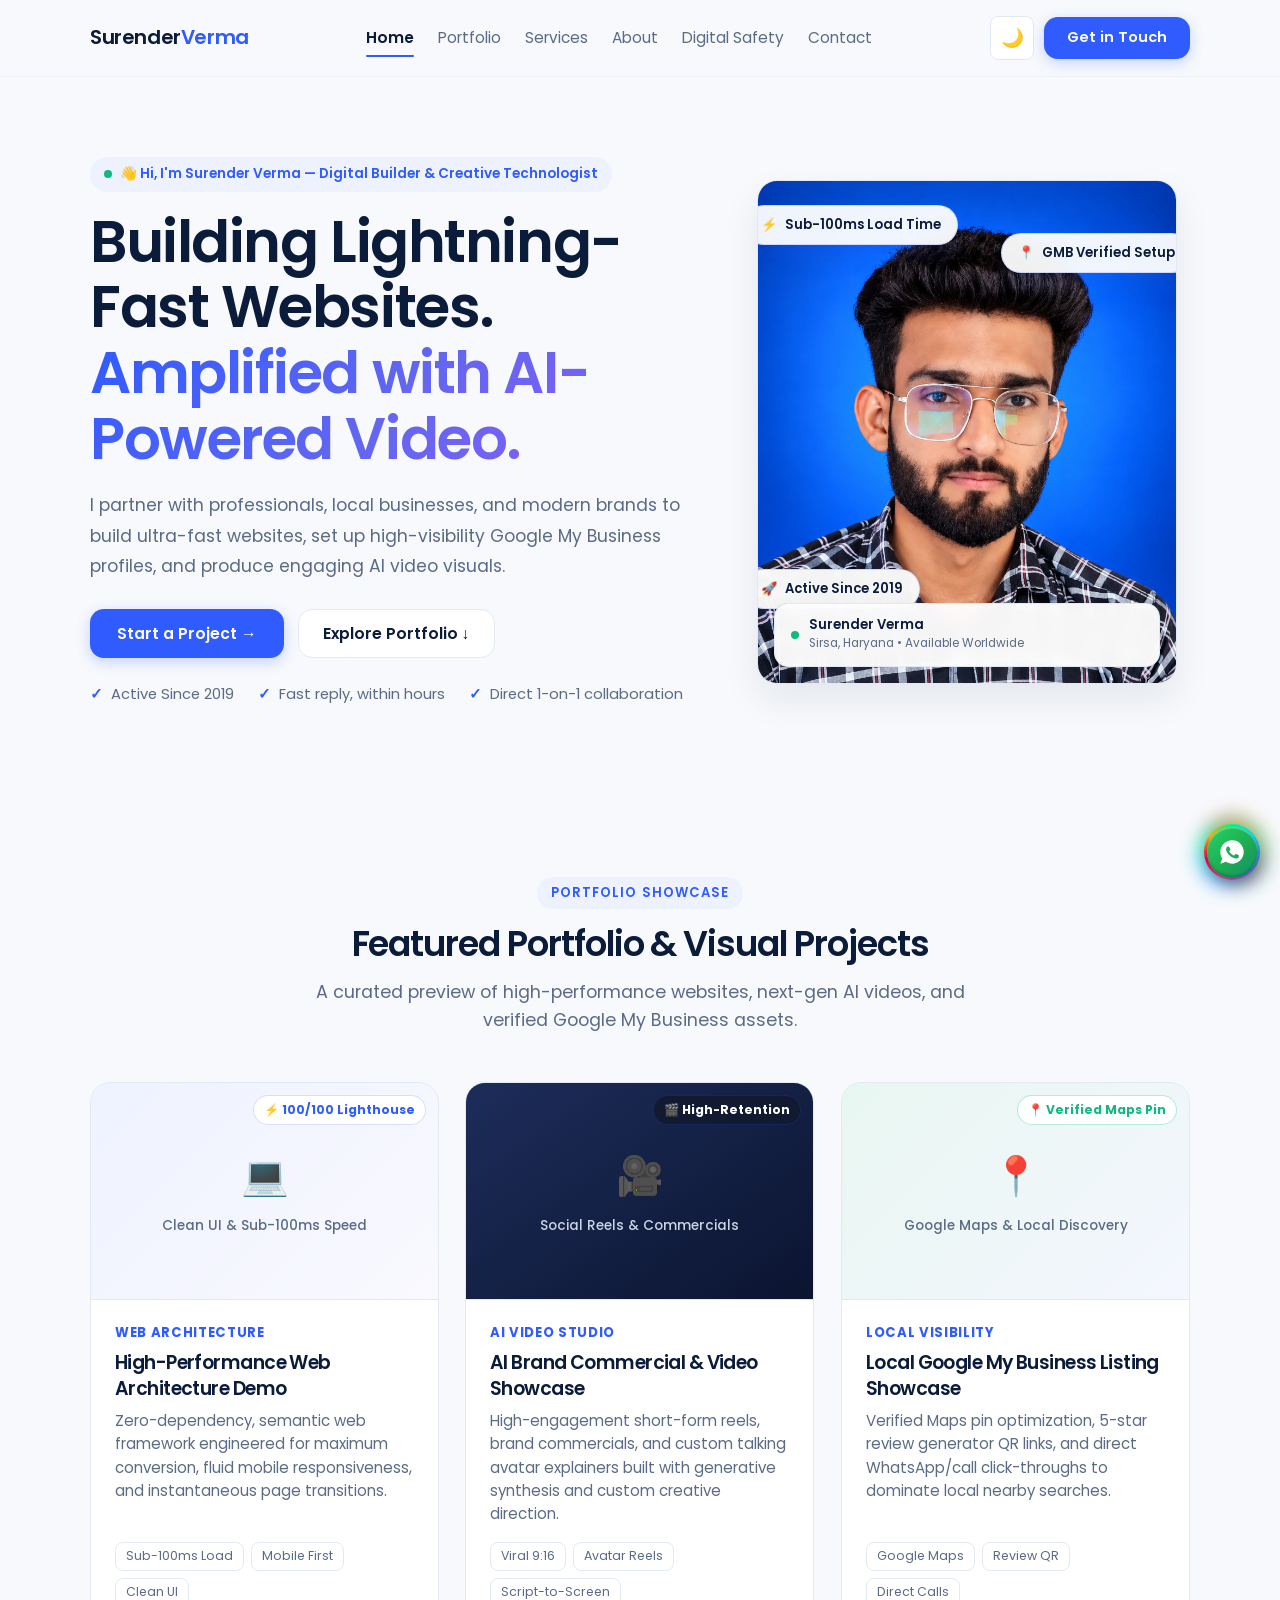
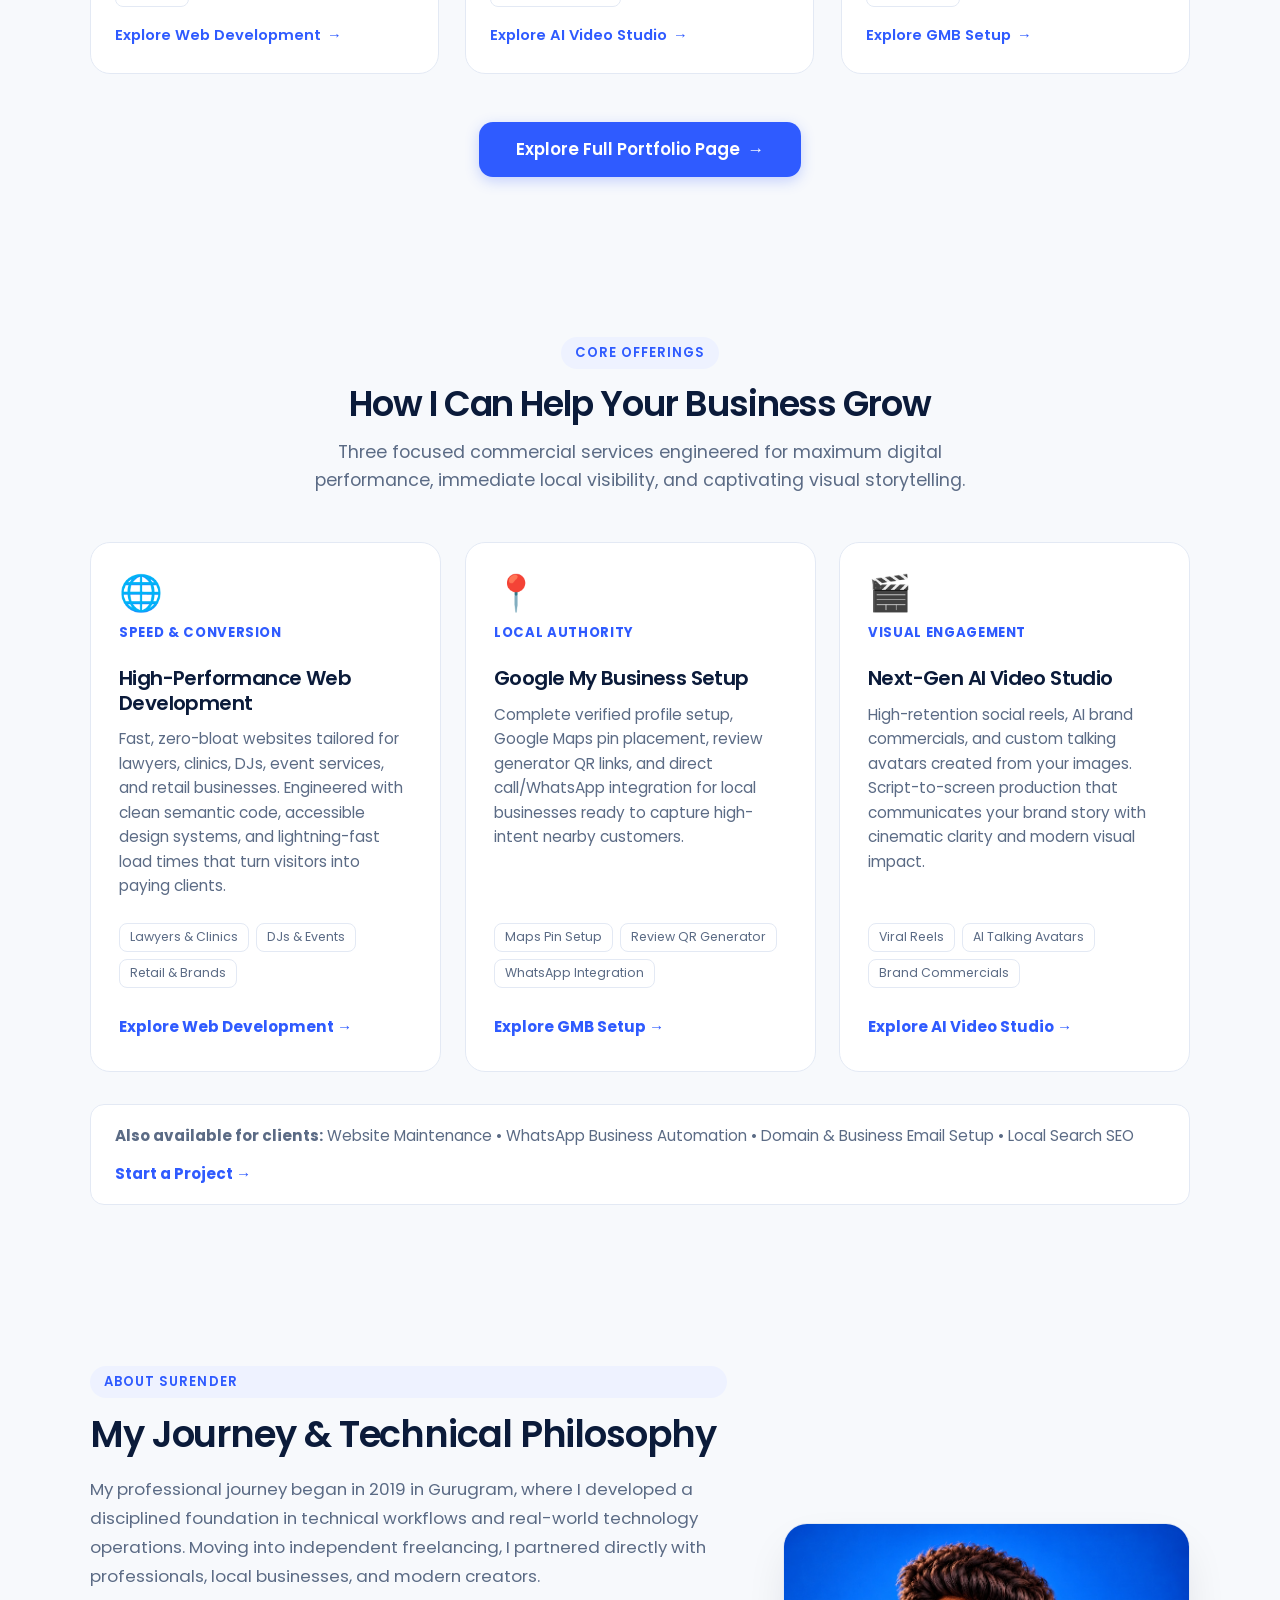
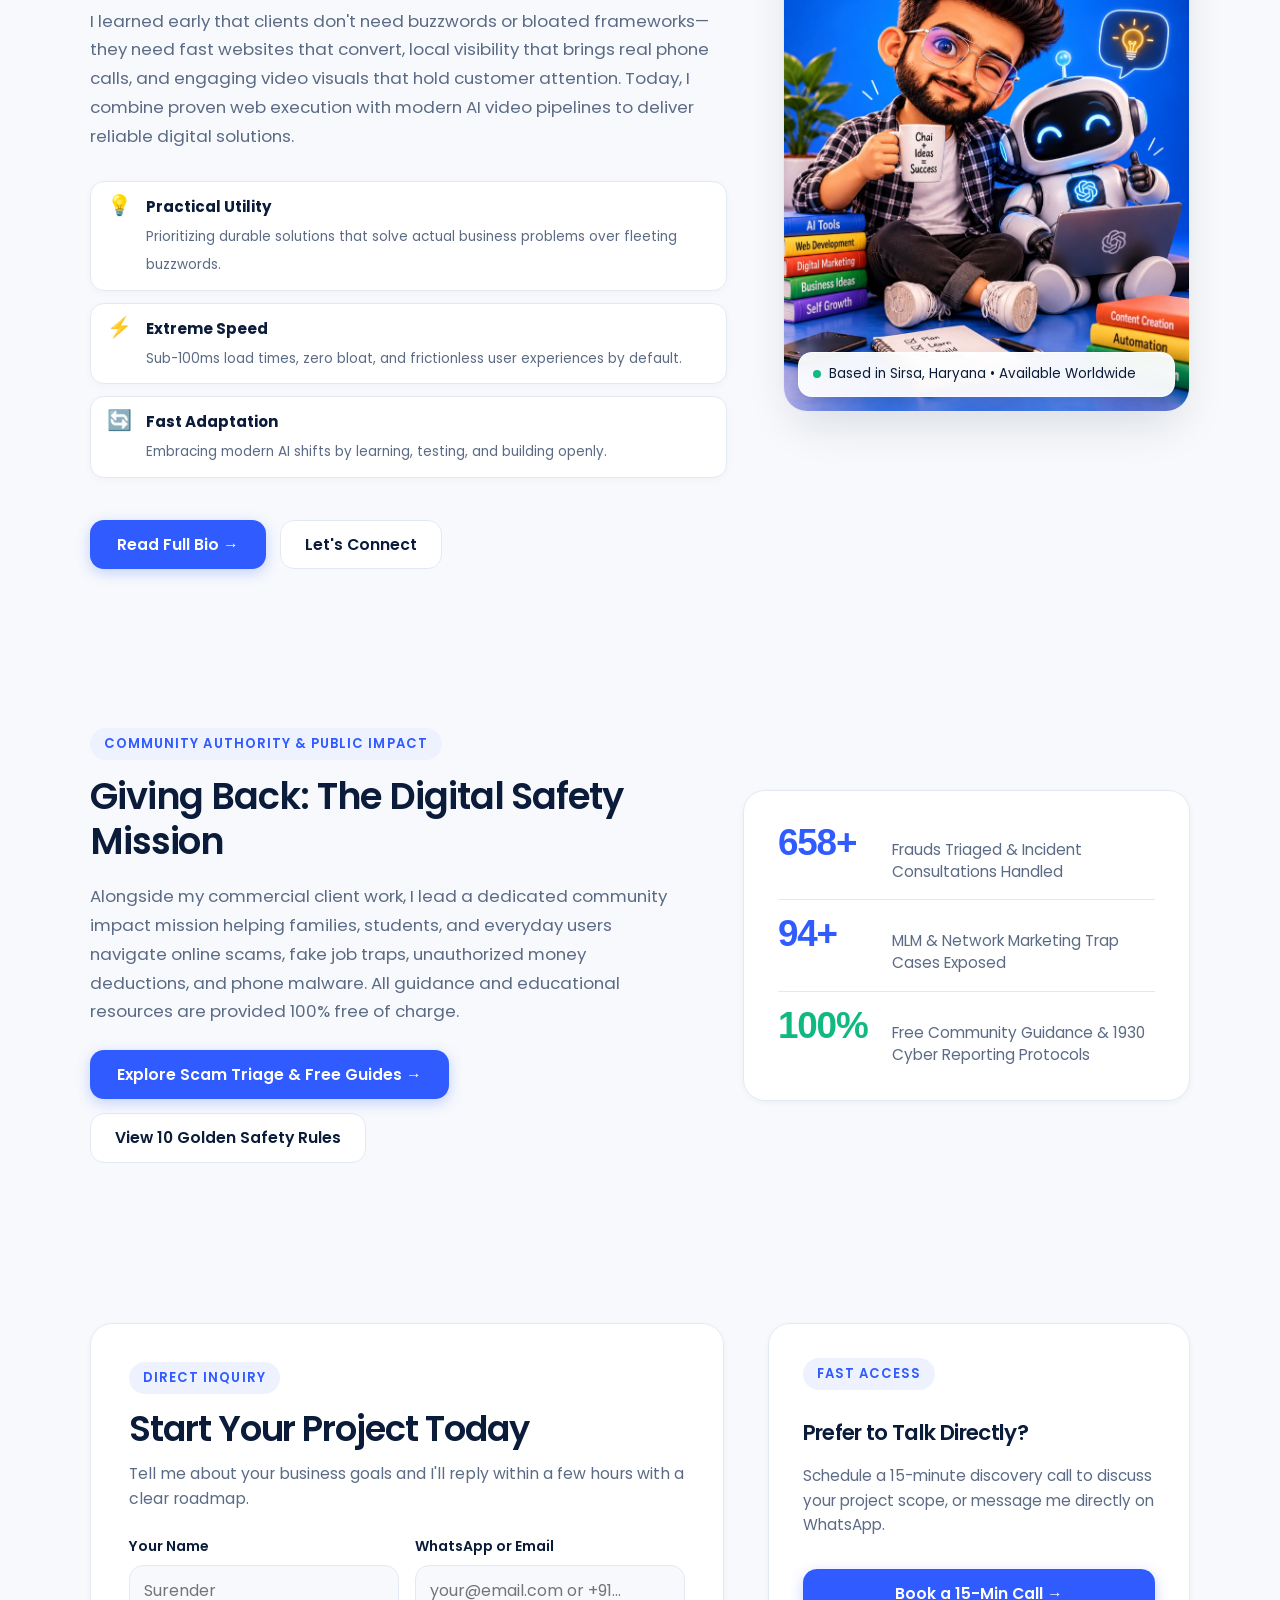
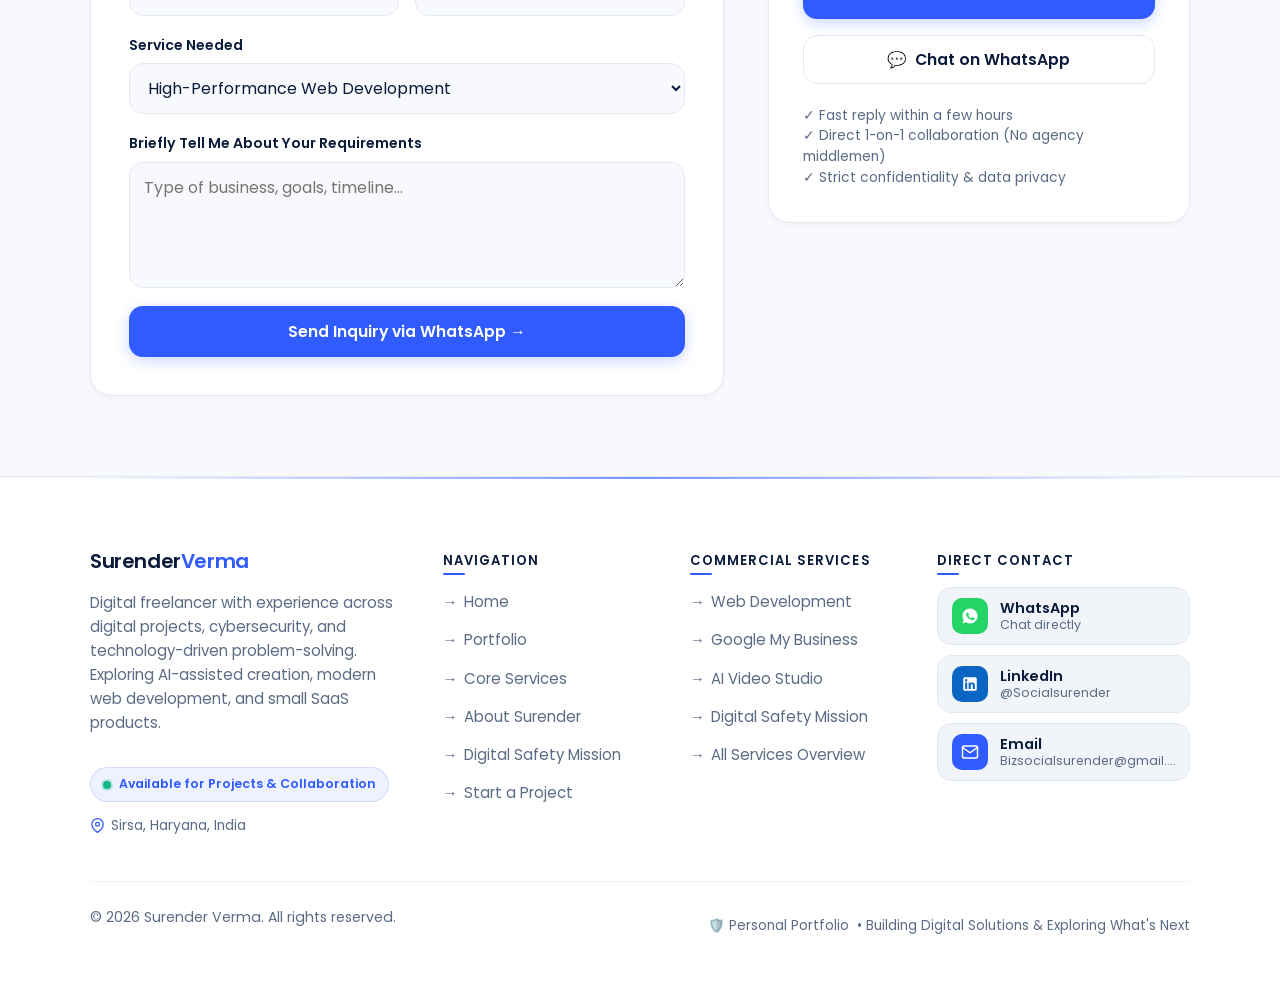
==== commit 3eb82bb2: "Add files via upload" ====
--- a/index.html
+++ b/index.html
@@ -94,7 +94,7 @@
 
       <nav class="nav-menu" aria-label="Main Navigation">
         <a href="index.html" class="nav-link active" aria-current="page">Home</a>
-        <a href="#work" class="nav-link">Work</a>
+        <a href="portfolio.html" class="nav-link">Portfolio</a>
         <a href="#services" class="nav-link">Services</a>
         <a href="#about" class="nav-link">About</a>
         <a href="#give-back" class="nav-link">Digital Safety</a>
@@ -153,11 +153,11 @@
           <span class="drawer-link-text">Home</span>
           <span class="drawer-link-arrow">›</span>
         </a>
-        <a href="#work" class="drawer-link">
+        <a href="portfolio.html" class="drawer-link">
           <span class="drawer-link-icon">
             <svg width="18" height="18" viewBox="0 0 24 24" fill="none" stroke="currentColor" stroke-width="2" stroke-linecap="round" stroke-linejoin="round"><polygon points="12 2 2 7 12 12 22 7 12 2"></polygon><polyline points="2 17 12 22 22 17"></polyline><polyline points="2 12 12 17 22 12"></polyline></svg>
           </span>
-          <span class="drawer-link-text">Selected Work</span>
+          <span class="drawer-link-text">Portfolio</span>
           <span class="drawer-link-arrow">›</span>
         </a>
         <a href="#services" class="drawer-link">
@@ -250,8 +250,8 @@
               <a href="#contact" class="btn-primary">
                 Start a Project →
               </a>
-              <a href="#work" class="btn-secondary">
-                Explore Work ↓
+              <a href="#portfolio" class="btn-secondary">
+                Explore Portfolio ↓
               </a>
             </div>
 
@@ -308,15 +308,15 @@
     </section>
 
     <!-- =======================================================================
-         SECTION 2: FEATURED WORK & VISUAL PROJECTS (Immediate Visual Proof)
+         SECTION 2: FEATURED PORTFOLIO & VISUAL PROJECTS (Curated Showcase)
          ======================================================================= -->
-    <section class="section" id="work">
+    <section class="section" id="portfolio">
       <div class="container">
         <div class="section-head fade-up">
-          <span class="section-tag">Visual Proof</span>
-          <h2 class="section-title">Featured Work &amp; Visual Projects</h2>
+          <span class="section-tag">Portfolio Showcase</span>
+          <h2 class="section-title">Featured Portfolio &amp; Visual Projects</h2>
           <p class="section-subtitle">
-            Immediate visual proof of modern web architectures, AI video productions, and local Google My Business listings.
+            A curated preview of high-performance websites, next-gen AI videos, and verified Google My Business assets.
           </p>
         </div>
 
@@ -388,6 +388,14 @@
             </div>
           </div>
 
+        </div>
+
+        <!-- Redirect CTA to Dedicated Portfolio Page -->
+        <div style="text-align: center; margin-top: 48px;" class="fade-up">
+          <a href="portfolio.html" class="btn-primary" style="padding: 15px 36px; font-size: 1.05rem; display: inline-flex; align-items: center; gap: 8px;">
+            <span>Explore Full Portfolio Page</span>
+            <span>→</span>
+          </a>
         </div>
       </div>
     </section>
@@ -700,7 +708,7 @@
           <h4>Navigation</h4>
           <ul class="footer-links">
             <li><a href="index.html"><span>→</span> Home</a></li>
-            <li><a href="#work"><span>→</span> Featured Work</a></li>
+            <li><a href="portfolio.html"><span>→</span> Portfolio</a></li>
             <li><a href="#services"><span>→</span> Core Services</a></li>
             <li><a href="#about"><span>→</span> About Surender</a></li>
             <li><a href="#give-back"><span>→</span> Digital Safety Mission</a></li>
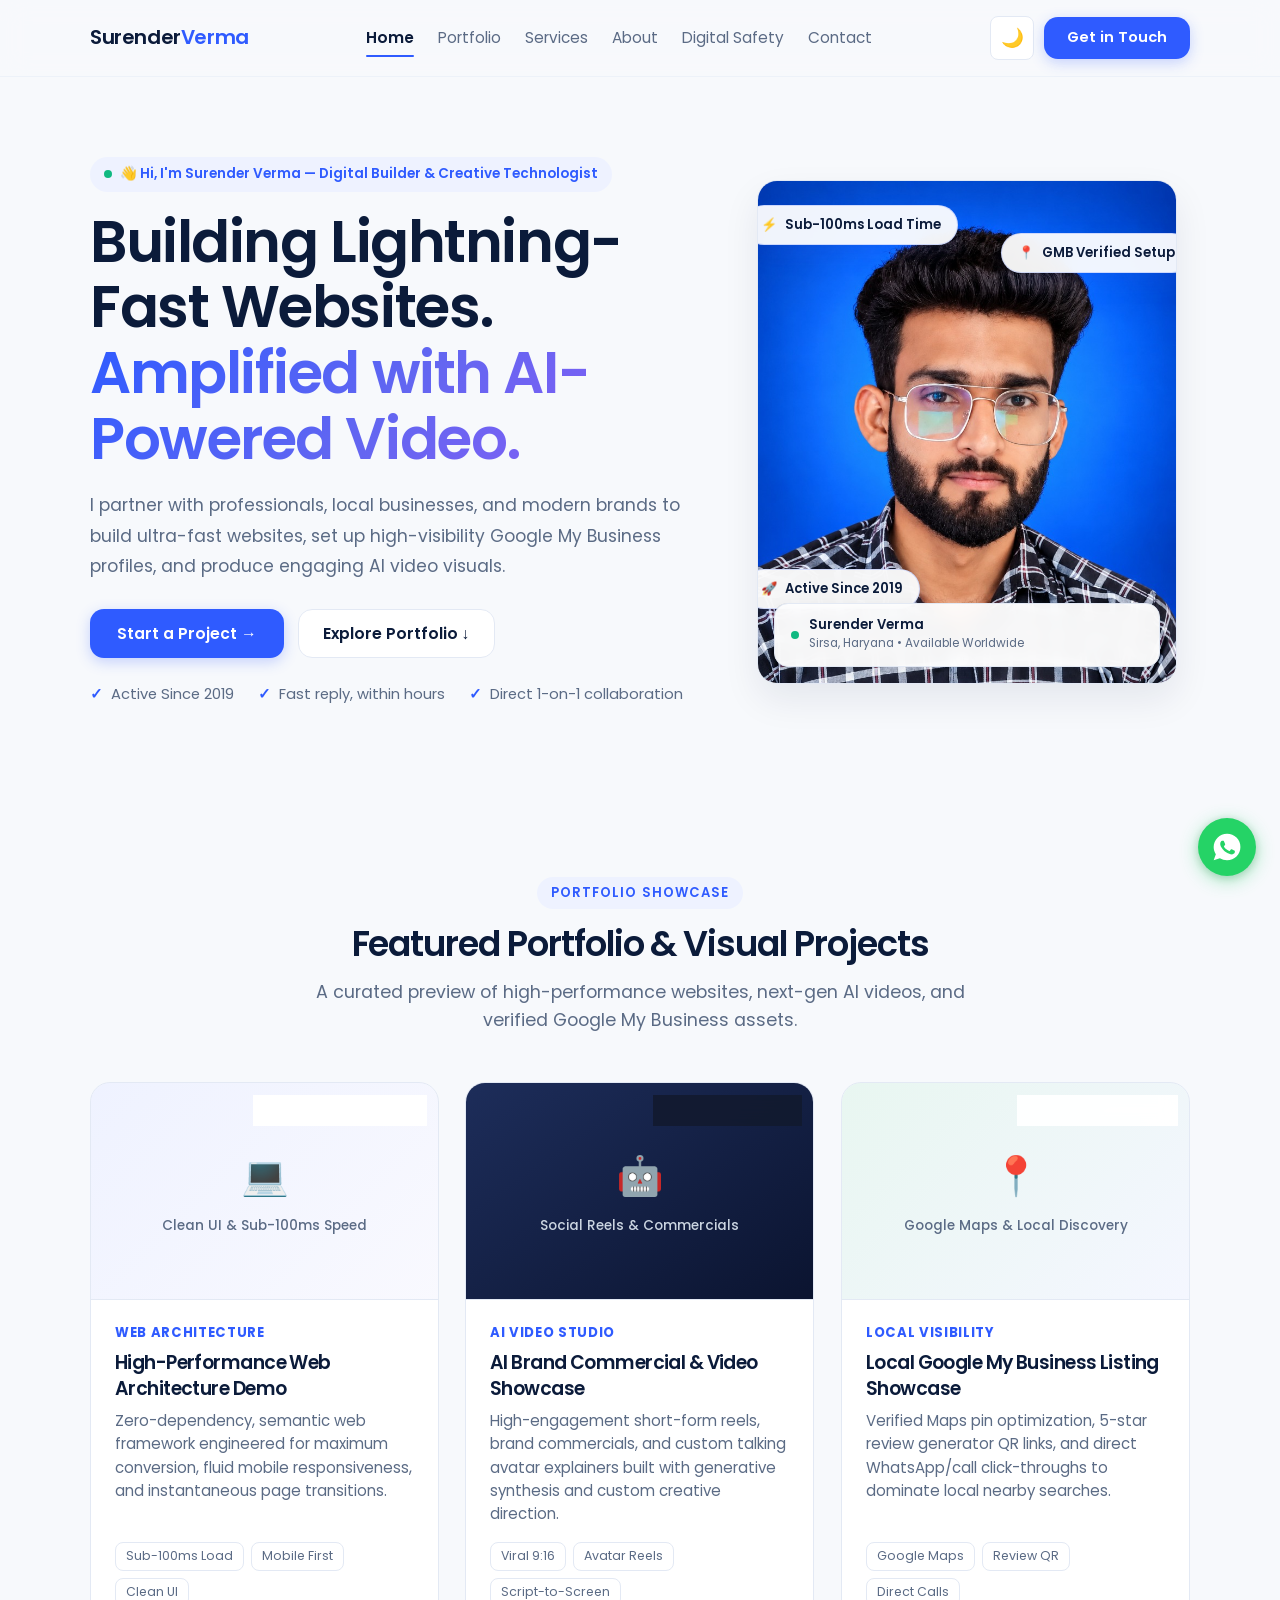
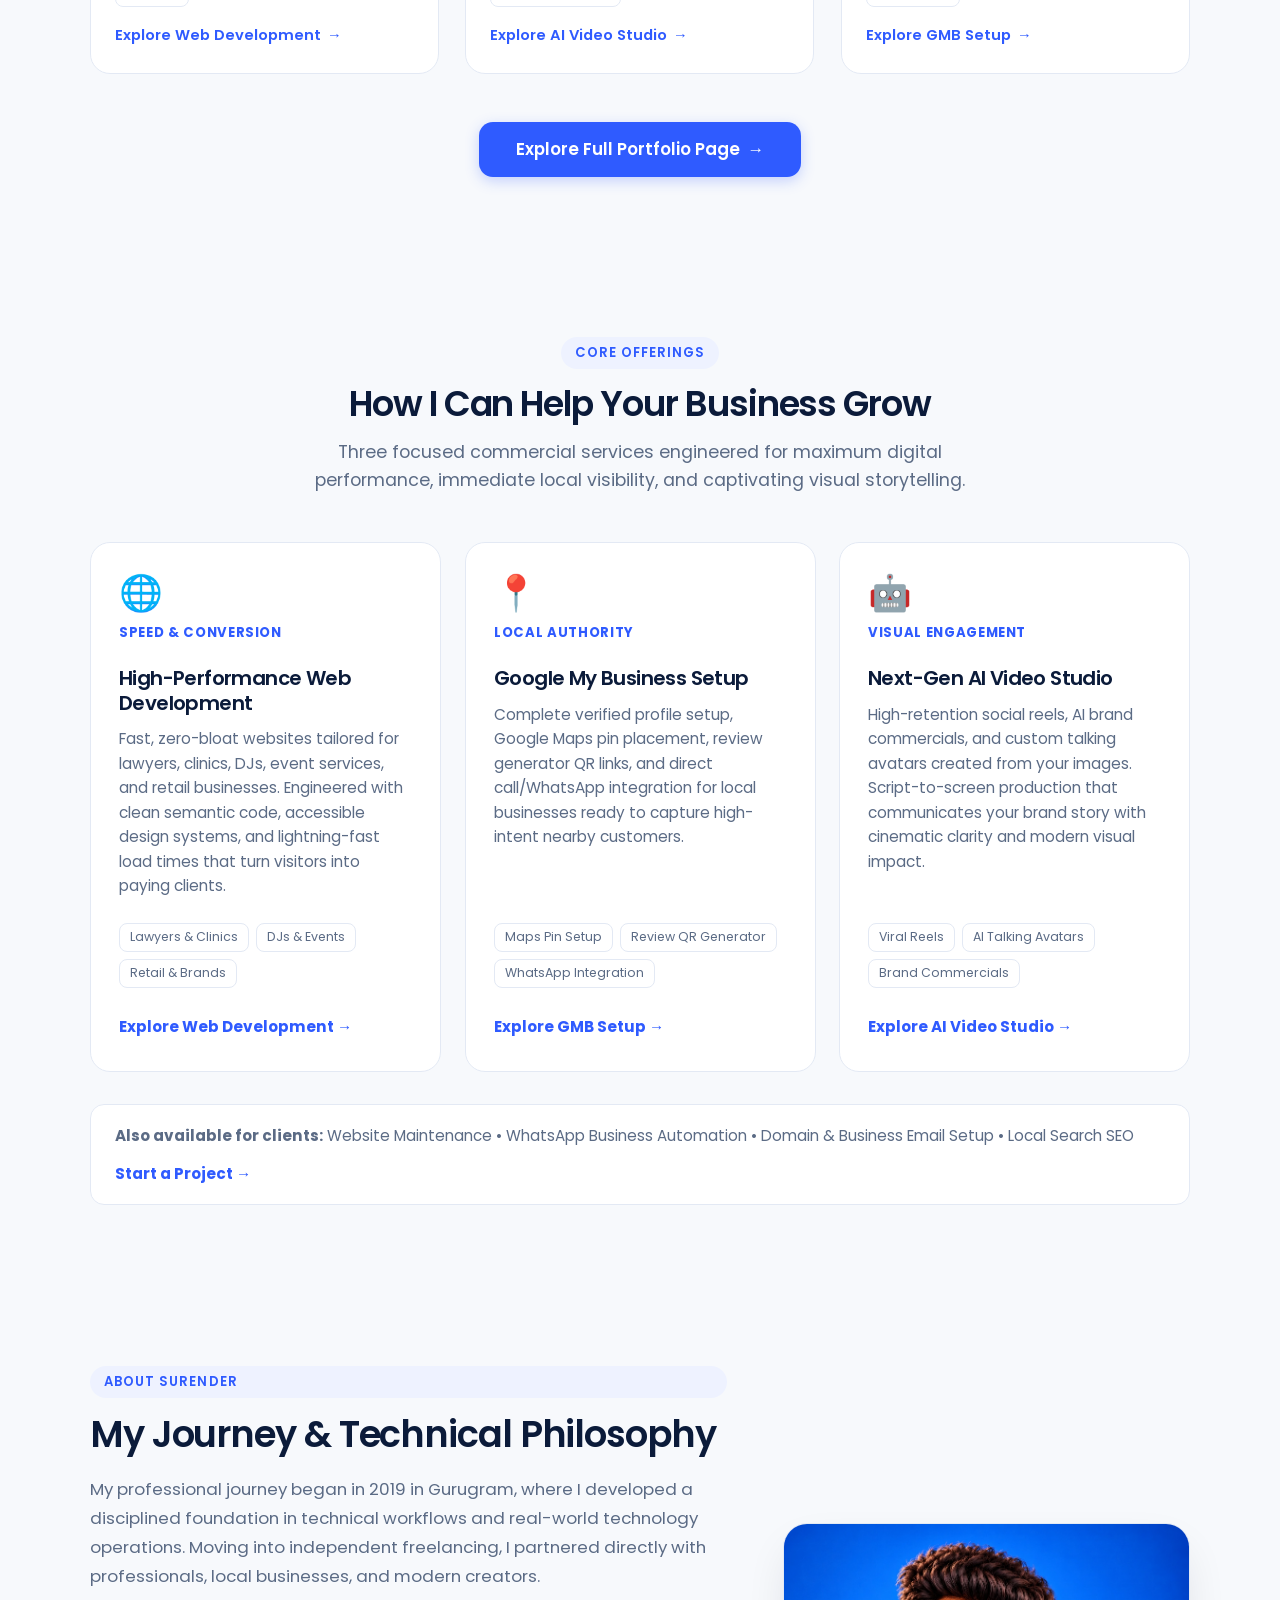
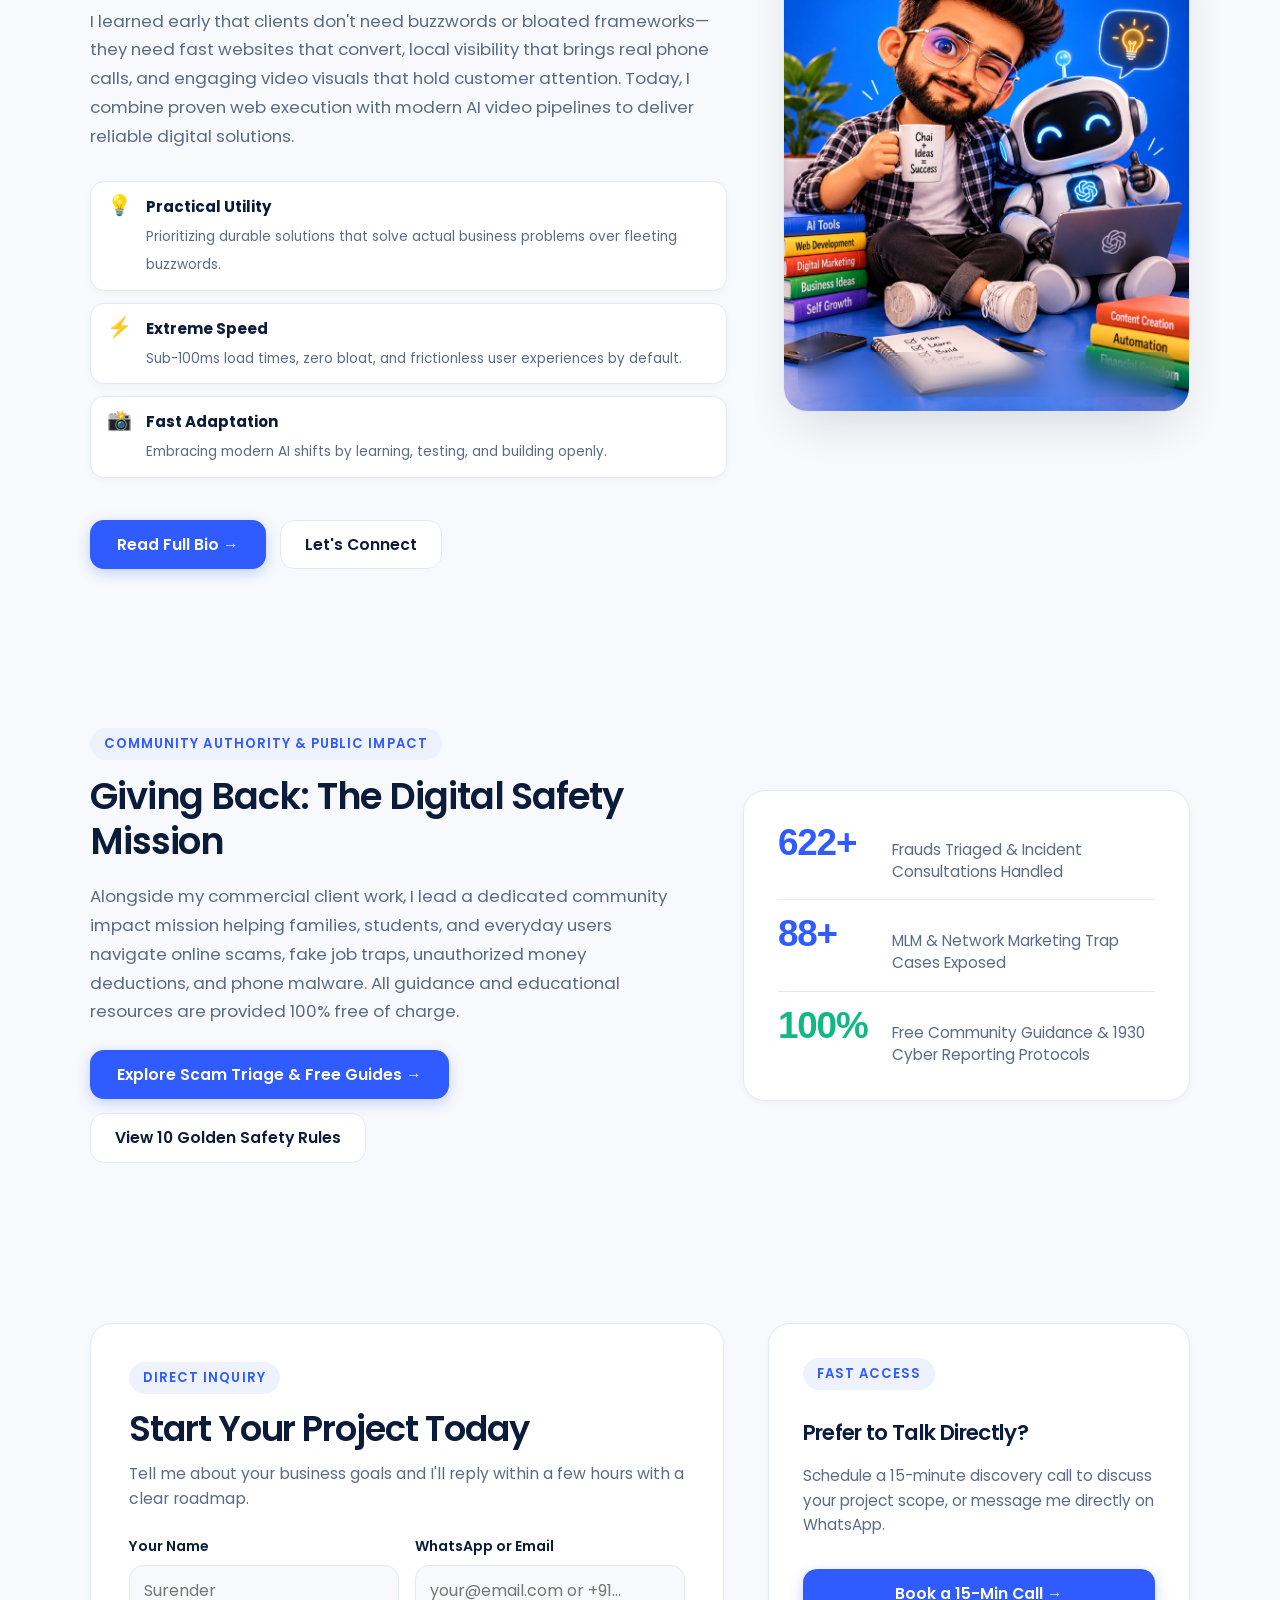
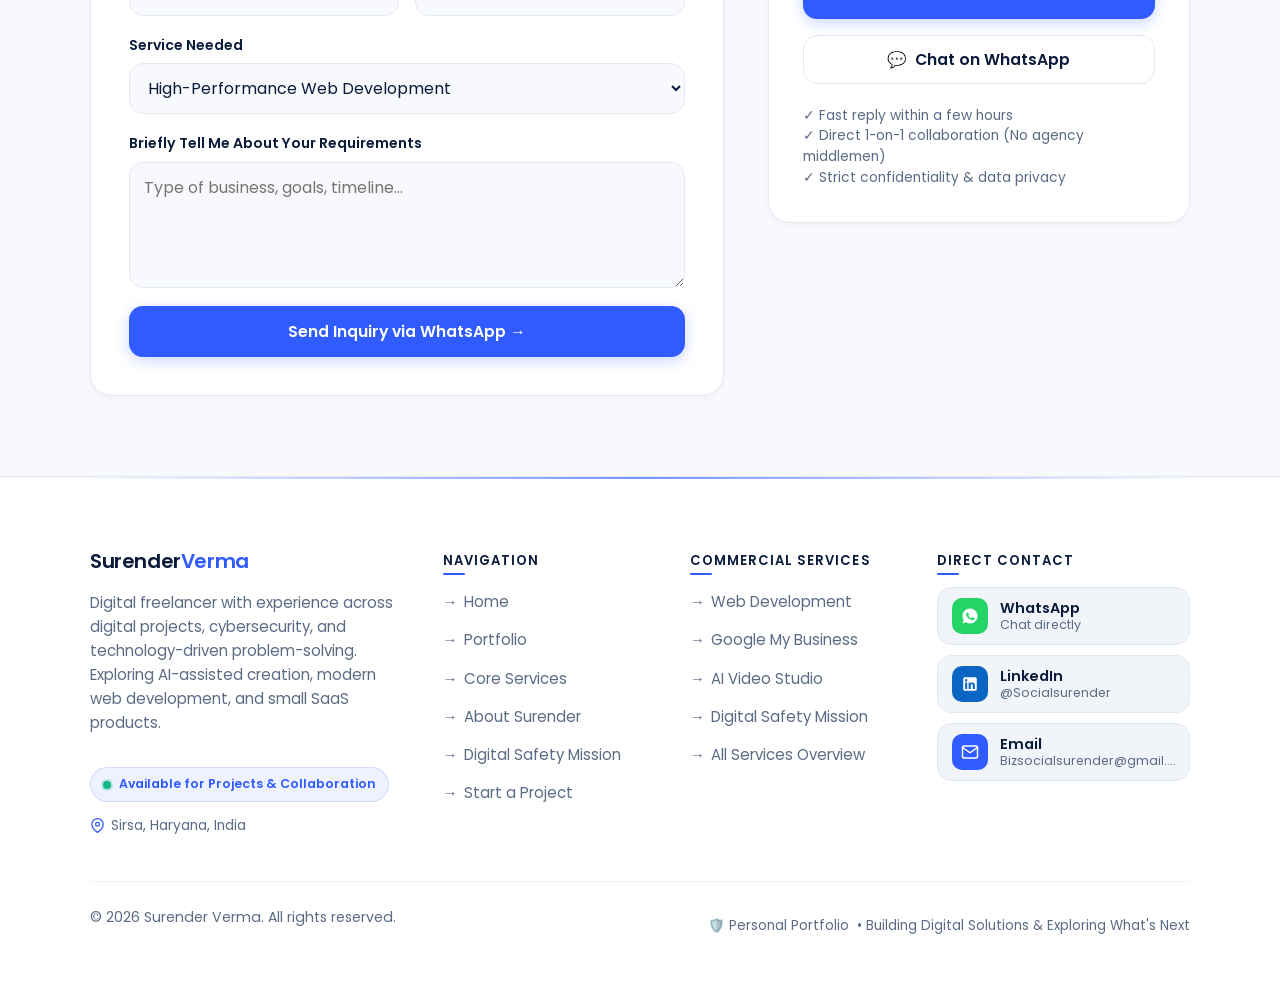
==== commit 6016a3a4: "Add files via upload" ====
--- a/index.html
+++ b/index.html
@@ -1,803 +1,797 @@
-<!DOCTYPE html>
-<html lang="en">
-<head>
-  <meta charset="UTF-8">
-  <meta name="viewport" content="width=device-width, initial-scale=1.0, minimum-scale=1.0, maximum-scale=5.0, viewport-fit=cover">
-  <title>Surender Verma | High-Performance Websites, GMB Setup &amp; AI Video Studio</title>
-  <meta name="description" content="Personal portfolio of Surender Verma. Building lightning-fast websites, high-visibility Google My Business setups, and engaging AI video visuals for professionals and modern businesses.">
-  <meta name="author" content="Surender Verma">
-  <meta name="theme-color" content="#2F5BFF">
-  <link rel="canonical" href="https://surenderverma.cv/">
-
-  <!-- Open Graph / Meta -->
-  <meta property="og:site_name" content="Surender Verma">
-  <meta property="og:title" content="Surender Verma | High-Performance Websites, GMB Setup &amp; AI Video Studio">
-  <meta property="og:description" content="Building lightning-fast websites, high-visibility Google My Business setups, and engaging AI video visuals for professionals and modern businesses.">
-  <meta property="og:type" content="profile">
-  <meta property="og:url" content="https://surenderverma.cv/">
-  <meta property="og:image" content="https://surenderverma.cv/images/og-image.png">
-  <meta property="og:image:width" content="1200">
-  <meta property="og:image:height" content="630">
-  <meta property="og:image:alt" content="Surender Verma - Digital Freelancer &amp; Builder">
-
-  <!-- Twitter Cards -->
-  <meta name="twitter:card" content="summary_large_image">
-  <meta name="twitter:title" content="Surender Verma | Digital Freelancer &amp; Builder">
-  <meta name="twitter:description" content="Building digital solutions and exploring AI-powered video creation, modern web development, and small SaaS products.">
-  <meta name="twitter:image" content="https://surenderverma.cv/images/og-image.png">
-
-  <!-- Google Font: Poppins (Strictly 2 weights: 400 & 600) -->
-  <link rel="preconnect" href="https://fonts.googleapis.com">
-  <link rel="preconnect" href="https://fonts.gstatic.com" crossorigin>
-  <link href="https://fonts.googleapis.com/css2?family=Poppins:wght@400;600&display=swap" rel="stylesheet">
-
-  <!-- Favicon & Touch Icon -->
-  <link rel="icon" href="data:image/svg+xml,%3Csvg xmlns='http://www.w3.org/2000/svg' viewBox='0 0 100 100'%3E%3Crect width='100' height='100' rx='20' fill='%232F5BFF'/%3E%3Ctext x='50' y='67' font-size='50' font-family='Poppins, sans-serif' font-weight='600' text-anchor='middle' fill='%23ffffff'%3ESV%3C/text%3E%3C/svg%3E">
-  <link rel="apple-touch-icon" href="images/apple-touch-icon.png">
-
-  <!-- Theme Init Script (Zero Flash) -->
-  <script>
-    (function () {
-      const savedTheme = localStorage.getItem('sv-theme');
-      const prefersDark = window.matchMedia && window.matchMedia('(prefers-color-scheme: dark)').matches;
-      const theme = savedTheme || (prefersDark ? 'dark' : 'light');
-      document.documentElement.setAttribute('data-theme', theme);
-    })();
-  </script>
-
-  <!-- Stylesheet -->
-  <link rel="stylesheet" href="style.css">
-
-  <!-- Structured Data: Person Schema (JSON-LD) -->
-  <script type="application/ld+json">
-  {
-    "@context": "https://schema.org",
-    "@type": "Person",
-    "name": "Surender Verma",
-    "jobTitle": [
-      "Digital Freelancer",
-      "Technology Builder",
-      "Cybersecurity Consultant"
-    ],
-    "address": {
-      "@type": "PostalAddress",
-      "addressLocality": "Sirsa",
-      "addressRegion": "Haryana",
-      "addressCountry": "India"
-    },
-    "url": "https://surenderverma.cv",
-    "sameAs": [
-      "https://linkedin.com/in/Socialsurender"
-    ],
-    "knowsAbout": [
-      "Cybersecurity",
-      "Digital Safety",
-      "Website Development",
-      "Freelance Digital Projects",
-      "AI-Powered Video Creation",
-      "SaaS Product Development"
-    ]
-  }
-  </script>
-</head>
-<body>
-  <a href="#main-content" class="skip-link">Skip to main content</a>
-
-  <!-- =======================================================================
-       1. HEADER (Logo, Navigation Links, Theme Toggle, Primary CTA)
-       ======================================================================= -->
-  <header class="site-header">
-    <div class="container header-inner">
-      <a href="index.html" class="site-logo" aria-label="Surender Verma Homepage" data-site="brand">
-        Surender <span>Verma</span>
-      </a>
-
-      <nav class="nav-menu" aria-label="Main Navigation">
-        <a href="index.html" class="nav-link active" aria-current="page">Home</a>
-        <a href="portfolio.html" class="nav-link">Portfolio</a>
-        <a href="#services" class="nav-link">Services</a>
-        <a href="#about" class="nav-link">About</a>
-        <a href="#give-back" class="nav-link">Digital Safety</a>
-        <a href="#contact" class="nav-link">Contact</a>
-      </nav>
-
-      <div class="header-actions">
-        <button id="themeToggle" class="theme-toggle" type="button" aria-label="Toggle dark mode" title="Switch theme">
-          🌙
-        </button>
-        <a href="contact.html" class="btn-primary">Get in Touch</a>
-        <button id="mobileNavToggle" class="mobile-toggle" type="button" aria-label="Toggle navigation menu" aria-expanded="false">
-          <span class="hamburger-box" aria-hidden="true">
-            <span class="hamburger-line line-1"></span>
-            <span class="hamburger-line line-2"></span>
-            <span class="hamburger-line line-3"></span>
-          </span>
-        </button>
-      </div>
-    </div>
-  </header>
-
-  <!-- Mobile Nav Backdrop -->
-  <div id="mobileNavBackdrop" class="mobile-nav-backdrop" aria-hidden="true"></div>
-
-  <!-- Mobile Slide-out Drawer -->
-  <div id="mobileNavDrawer" class="mobile-nav-drawer" aria-label="Mobile Navigation" aria-hidden="true">
-    <!-- Drawer Header -->
-    <div class="drawer-header">
-      <div class="drawer-profile">
-        <div class="drawer-avatar-wrap">
-          <img src="images/surender.jpg" alt="Surender Verma" class="drawer-avatar" width="44" height="44" loading="lazy">
-          <span class="drawer-status-dot" title="Available for Projects &amp; Collaboration"></span>
-        </div>
-        <div class="drawer-profile-info">
-          <span class="drawer-profile-name">Surender Verma</span>
-          <span class="drawer-profile-role">Digital Freelancer &amp; Builder</span>
-        </div>
-      </div>
-      <button id="mobileNavClose" class="drawer-close-btn" type="button" aria-label="Close menu">
-        <svg width="20" height="20" viewBox="0 0 24 24" fill="none" stroke="currentColor" stroke-width="2.2" stroke-linecap="round" stroke-linejoin="round">
-          <line x1="18" y1="6" x2="6" y2="18"></line>
-          <line x1="6" y1="6" x2="18" y2="18"></line>
-        </svg>
-      </button>
-    </div>
-
-    <!-- Drawer Body -->
-    <div class="drawer-body">
-      <div class="drawer-nav-label">Navigation</div>
-      <nav class="drawer-nav">
-        <a href="index.html" class="drawer-link active">
-          <span class="drawer-link-icon">
-            <svg width="18" height="18" viewBox="0 0 24 24" fill="none" stroke="currentColor" stroke-width="2" stroke-linecap="round" stroke-linejoin="round"><path d="m3 9 9-7 9 7v11a2 2 0 0 1-2 2H5a2 2 0 0 1-2-2z"></path><polyline points="9 22 9 12 15 12 15 22"></polyline></svg>
-          </span>
-          <span class="drawer-link-text">Home</span>
-          <span class="drawer-link-arrow">›</span>
-        </a>
-        <a href="portfolio.html" class="drawer-link">
-          <span class="drawer-link-icon">
-            <svg width="18" height="18" viewBox="0 0 24 24" fill="none" stroke="currentColor" stroke-width="2" stroke-linecap="round" stroke-linejoin="round"><polygon points="12 2 2 7 12 12 22 7 12 2"></polygon><polyline points="2 17 12 22 22 17"></polyline><polyline points="2 12 12 17 22 12"></polyline></svg>
-          </span>
-          <span class="drawer-link-text">Portfolio</span>
-          <span class="drawer-link-arrow">›</span>
-        </a>
-        <a href="#services" class="drawer-link">
-          <span class="drawer-link-icon">
-            <svg width="18" height="18" viewBox="0 0 24 24" fill="none" stroke="currentColor" stroke-width="2" stroke-linecap="round" stroke-linejoin="round"><rect width="20" height="14" x="2" y="7" rx="2" ry="2"></rect><path d="M16 21V5a2 2 0 0 0-2-2h-4a2 2 0 0 0-2 2v16"></path></svg>
-          </span>
-          <span class="drawer-link-text">Services</span>
-          <span class="drawer-link-arrow">›</span>
-        </a>
-        <a href="#about" class="drawer-link">
-          <span class="drawer-link-icon">
-            <svg width="18" height="18" viewBox="0 0 24 24" fill="none" stroke="currentColor" stroke-width="2" stroke-linecap="round" stroke-linejoin="round"><path d="M20 21v-2a4 4 0 0 0-4-4H8a4 4 0 0 0-4 4v2"></path><circle cx="12" cy="7" r="4"></circle></svg>
-          </span>
-          <span class="drawer-link-text">About</span>
-          <span class="drawer-link-arrow">›</span>
-        </a>
-        <a href="#give-back" class="drawer-link">
-          <span class="drawer-link-icon">
-            <svg width="18" height="18" viewBox="0 0 24 24" fill="none" stroke="currentColor" stroke-width="2" stroke-linecap="round" stroke-linejoin="round"><path d="M12 22s8-4 8-10V5l-8-3-8 3v7c0 6 8 10 8 10z"></path></svg>
-          </span>
-          <span class="drawer-link-text">Digital Safety</span>
-          <span class="drawer-link-arrow">›</span>
-        </a>
-        <a href="#contact" class="drawer-link">
-          <span class="drawer-link-icon">
-            <svg width="18" height="18" viewBox="0 0 24 24" fill="none" stroke="currentColor" stroke-width="2" stroke-linecap="round" stroke-linejoin="round"><rect width="20" height="16" x="2" y="4" rx="2"></rect><path d="m22 7-8.97 5.7a1.94 1.94 0 0 1-2.06 0L2 7"></path></svg>
-          </span>
-          <span class="drawer-link-text">Contact</span>
-          <span class="drawer-link-arrow">›</span>
-        </a>
-      </nav>
-
-      <div class="drawer-cta-section">
-        <div class="drawer-nav-label">Direct Access</div>
-        <a href="https://calendly.com/bizsocialsurender/30min" target="_blank" rel="noopener noreferrer" class="btn-primary drawer-action-btn" data-cta-link>
-          <svg width="17" height="17" viewBox="0 0 24 24" fill="none" stroke="currentColor" stroke-width="2" stroke-linecap="round" stroke-linejoin="round"><rect width="18" height="18" x="3" y="4" rx="2" ry="2"></rect><line x1="16" y1="2" x2="16" y2="6"></line><line x1="8" y1="2" x2="8" y2="6"></line><line x1="3" y1="10" x2="21" y2="10"></line></svg>
-          <span>Book a 30-Min Call</span>
-        </a>
-        <a href="https://wa.me/919817242747" target="_blank" rel="noopener noreferrer" class="drawer-whatsapp-btn">
-          <svg width="18" height="18" viewBox="0 0 24 24" fill="currentColor"><path d="M.057 24l1.687-6.163c-1.041-1.804-1.588-3.849-1.587-5.946.003-6.556 5.338-11.891 11.893-11.891 3.181.001 6.167 1.24 8.413 3.488 2.245 2.248 3.481 5.236 3.48 8.414-.003 6.557-5.338 11.892-11.893 11.892-1.99-.001-3.951-.5-5.688-1.448l-6.305 1.654zm6.597-3.807c1.676.995 3.276 1.591 5.392 1.592 5.448 0 9.886-4.434 9.889-9.885.002-5.462-4.415-9.89-9.881-9.892-5.452 0-9.887 4.434-9.889 9.884-.001 2.225.651 3.891 1.746 5.634l-.999 3.648 3.742-.981zm11.387-5.464c-.074-.124-.272-.198-.57-.347-.297-.149-1.758-.868-2.031-.967-.272-.099-.47-.149-.669.149-.198.297-.768.967-.941 1.165-.173.198-.347.223-.644.074-.297-.149-1.255-.462-2.39-1.475-.883-.788-1.48-1.761-1.653-2.059-.173-.297-.018-.458.13-.606.134-.133.297-.347.446-.521.151-.172.2-.296.3-.495.099-.198.05-.372-.025-.521-.075-.148-.669-1.611-.916-2.206-.242-.579-.487-.501-.669-.51l-.57-.01c-.198 0-.52.074-.792.372s-1.04 1.016-1.04 2.479 1.065 2.876 1.213 3.074c.149.198 2.095 3.2 5.076 4.487.709.306 1.263.489 1.694.626.712.226 1.36.194 1.872.118.571-.085 1.758-.719 2.006-1.413.248-.695.248-1.29.173-1.414z"/></svg>
-          <span>Chat on WhatsApp</span>
-        </a>
-      </div>
-    </div>
-
-    <!-- Drawer Footer -->
-    <div class="drawer-footer">
-      <div class="drawer-socials">
-        <a href="https://linkedin.com/in/Socialsurender" target="_blank" rel="noopener noreferrer" class="drawer-social-link" aria-label="LinkedIn">
-          <svg width="17" height="17" viewBox="0 0 24 24" fill="currentColor"><path d="M19 0h-14c-2.761 0-5 2.239-5 5v14c0 2.761 2.239 5 5 5h14c2.762 0 5-2.239 5-5v-14c0-2.761-2.238-5-5-5zm-11 19h-3v-11h3v11zm-1.5-12.268c-.966 0-1.75-.79-1.75-1.764s.784-1.764 1.75-1.764 1.75.79 1.75 1.764-.783 1.764-1.75 1.764zm13.5 12.268h-3v-5.604c0-3.368-4-3.113-4 0v5.604h-3v-11h3v1.765c1.396-2.586 7-2.777 7 2.476v6.759z"/></svg>
-        </a>
-        <a href="https://wa.me/919817242747" target="_blank" rel="noopener noreferrer" class="drawer-social-link" aria-label="WhatsApp">
-          <svg width="17" height="17" viewBox="0 0 24 24" fill="currentColor"><path d="M.057 24l1.687-6.163c-1.041-1.804-1.588-3.849-1.587-5.946.003-6.556 5.338-11.891 11.893-11.891 3.181.001 6.167 1.24 8.413 3.488 2.245 2.248 3.481 5.236 3.48 8.414-.003 6.557-5.338 11.892-11.893 11.892-1.99-.001-3.951-.5-5.688-1.448l-6.305 1.654zm6.597-3.807c1.676.995 3.276 1.591 5.392 1.592 5.448 0 9.886-4.434 9.889-9.885.002-5.462-4.415-9.89-9.881-9.892-5.452 0-9.887 4.434-9.889 9.884-.001 2.225.651 3.891 1.746 5.634l-.999 3.648 3.742-.981zm11.387-5.464c-.074-.124-.272-.198-.57-.347-.297-.149-1.758-.868-2.031-.967-.272-.099-.47-.149-.669.149-.198.297-.768.967-.941 1.165-.173.198-.347.223-.644.074-.297-.149-1.255-.462-2.39-1.475-.883-.788-1.48-1.761-1.653-2.059-.173-.297-.018-.458.13-.606.134-.133.297-.347.446-.521.151-.172.2-.296.3-.495.099-.198.05-.372-.025-.521-.075-.148-.669-1.611-.916-2.206-.242-.579-.487-.501-.669-.51l-.57-.01c-.198 0-.52.074-.792.372s-1.04 1.016-1.04 2.479 1.065 2.876 1.213 3.074c.149.198 2.095 3.2 5.076 4.487.709.306 1.263.489 1.694.626.712.226 1.36.194 1.872.118.571-.085 1.758-.719 2.006-1.413.248-.695.248-1.29.173-1.414z"/></svg>
-        </a>
-        <a href="mailto:Bizsocialsurender@gmail.com" class="drawer-social-link" aria-label="Email">
-          <svg width="17" height="17" viewBox="0 0 24 24" fill="none" stroke="currentColor" stroke-width="2" stroke-linecap="round" stroke-linejoin="round"><rect width="20" height="16" x="2" y="4" rx="2"></rect><path d="m22 7-8.97 5.7a1.94 1.94 0 0 1-2.06 0L2 7"></path></svg>
-        </a>
-      </div>
-      <p class="drawer-copyright">© 2026 Surender Verma. All rights reserved.</p>
-    </div>
-  </div>
-
-  <main id="main-content">
-
-    <!-- =======================================================================
-         SECTION 1: HERO (Personal Brand & Commercial Core)
-         ======================================================================= -->
-    <section class="section hero-section" id="hero">
-      <div class="container">
-        <div class="hero-grid">
-          
-          <!-- Hero Copy -->
-          <div class="hero-copy fade-up">
-            <div class="hero-badge">
-              <span class="pulsing-live-dot" aria-hidden="true"></span>
-              <span>👋 Hi, I'm Surender Verma — Digital Builder &amp; Creative Technologist</span>
-            </div>
-
-            <h1 class="hero-name" style="font-size: clamp(2.3rem, 5.2vw, 3.6rem); line-height: 1.14; margin-bottom: 18px; letter-spacing: -0.025em;">
-              Building Lightning-Fast Websites.<br>
-              <span class="hero-gradient-text">Amplified with AI-Powered Video.</span>
-            </h1>
-
-            <p class="hero-desc" style="font-size: 1.08rem; line-height: 1.74; color: var(--text-muted); margin-bottom: 28px; max-width: 620px;">
-              I partner with professionals, local businesses, and modern brands to build ultra-fast websites, set up high-visibility Google My Business profiles, and produce engaging AI video visuals.
-            </p>
-
-            <!-- Dual CTAs -->
-            <div class="btn-group">
-              <a href="#contact" class="btn-primary">
-                Start a Project →
-              </a>
-              <a href="#portfolio" class="btn-secondary">
-                Explore Portfolio ↓
-              </a>
-            </div>
-
-            <!-- Commercial Proof Strip -->
-            <div class="proof-strip">
-              <span class="proof-item"><span class="check">✓</span> Active Since 2019</span>
-              <span class="proof-item"><span class="check">✓</span> Fast reply, within hours</span>
-              <span class="proof-item"><span class="check">✓</span> Direct 1-on-1 collaboration</span>
-            </div>
-          </div>
-
-          <!-- Profile Visual with Floating Micro-Badges -->
-          <div class="hero-media fade-up delay-2">
-            <div class="hero-portrait-card">
-              <!-- Floating Micro-Badge 1: Sub-100ms Load Time -->
-              <div class="floating-badge floating-badge-top-left">
-                <span>⚡</span>
-                <span>Sub-100ms Load Time</span>
-              </div>
-
-              <!-- Floating Micro-Badge 2: GMB Verified Setup -->
-              <div class="floating-badge floating-badge-top-right">
-                <span>📍</span>
-                <span>GMB Verified Setup</span>
-              </div>
-
-              <!-- Floating Micro-Badge 3: Active Since 2019 -->
-              <div class="floating-badge floating-badge-bottom-left">
-                <span>🚀</span>
-                <span>Active Since 2019</span>
-              </div>
-
-              <img 
-                src="images/surender-blue.jpg" 
-                alt="Surender Verma - Digital Builder &amp; Creative Technologist"
-                class="hero-portrait-img"
-                width="420"
-                height="504"
-                onerror="this.onerror=null; this.src='images/surender.jpg';"
-              >
-              
-              <div class="hero-status-chip">
-                <span class="pulsing-live-dot" aria-hidden="true"></span>
-                <div>
-                  <div class="chip-text">Surender Verma</div>
-                  <div class="chip-sub">Sirsa, Haryana • Available Worldwide</div>
-                </div>
-              </div>
-            </div>
-          </div>
-
-        </div>
-      </div>
-    </section>
-
-    <!-- =======================================================================
-         SECTION 2: FEATURED PORTFOLIO & VISUAL PROJECTS (Curated Showcase)
-         ======================================================================= -->
-    <section class="section" id="portfolio">
-      <div class="container">
-        <div class="section-head fade-up">
-          <span class="section-tag">Portfolio Showcase</span>
-          <h2 class="section-title">Featured Portfolio &amp; Visual Projects</h2>
-          <p class="section-subtitle">
-            A curated preview of high-performance websites, next-gen AI videos, and verified Google My Business assets.
-          </p>
-        </div>
-
-        <div class="work-grid">
-          
-          <!-- Project 1: Web Architecture Demo -->
-          <div class="work-card fade-up delay-1">
-            <div class="work-thumb">
-              <span class="work-thumb-badge">⚡ 100/100 Lighthouse</span>
-              <div class="work-thumb-icon">💻</div>
-              <span style="font-size: 0.85rem; color: var(--text-muted); font-weight: 500;">Clean UI &amp; Sub-100ms Speed</span>
-            </div>
-            <div class="work-body">
-              <span class="work-tag">Web Architecture</span>
-              <h3>High-Performance Web Architecture Demo</h3>
-              <p>Zero-dependency, semantic web framework engineered for maximum conversion, fluid mobile responsiveness, and instantaneous page transitions.</p>
-              <div class="project-tags" style="margin-bottom: 16px;">
-                <span class="project-tag">Sub-100ms Load</span>
-                <span class="project-tag">Mobile First</span>
-                <span class="project-tag">Clean UI</span>
-              </div>
-              <a href="web-development.html" class="work-link">
-                Explore Web Development <span>→</span>
-              </a>
-            </div>
-          </div>
-
-          <!-- Project 2: AI Brand Commercial & Short Video Showcase -->
-          <div class="work-card fade-up delay-2">
-            <div class="work-thumb thumb-video">
-              <span class="work-thumb-badge" style="background: rgba(18, 26, 47, 0.9); color: #fff;">🎬 High-Retention</span>
-              <div class="work-thumb-icon">🎥</div>
-              <span style="font-size: 0.85rem; color: #cbd5e1; font-weight: 500;">Social Reels &amp; Commercials</span>
-            </div>
-            <div class="work-body">
-              <span class="work-tag">AI Video Studio</span>
-              <h3>AI Brand Commercial &amp; Video Showcase</h3>
-              <p>High-engagement short-form reels, brand commercials, and custom talking avatar explainers built with generative synthesis and custom creative direction.</p>
-              <div class="project-tags" style="margin-bottom: 16px;">
-                <span class="project-tag">Viral 9:16</span>
-                <span class="project-tag">Avatar Reels</span>
-                <span class="project-tag">Script-to-Screen</span>
-              </div>
-              <a href="ai-video-production.html" class="work-link">
-                Explore AI Video Studio <span>→</span>
-              </a>
-            </div>
-          </div>
-
-          <!-- Project 3: Local GMB Listing Showcase -->
-          <div class="work-card fade-up delay-3">
-            <div class="work-thumb" style="background: linear-gradient(135deg, rgba(31, 169, 113, 0.1), rgba(47, 91, 255, 0.05));">
-              <span class="work-thumb-badge" style="color: #10B981; border-color: rgba(16, 185, 129, 0.3);">📍 Verified Maps Pin</span>
-              <div class="work-thumb-icon">📍</div>
-              <span style="font-size: 0.85rem; color: var(--text-muted); font-weight: 500;">Google Maps &amp; Local Discovery</span>
-            </div>
-            <div class="work-body">
-              <span class="work-tag">Local Visibility</span>
-              <h3>Local Google My Business Listing Showcase</h3>
-              <p>Verified Maps pin optimization, 5-star review generator QR links, and direct WhatsApp/call click-throughs to dominate local nearby searches.</p>
-              <div class="project-tags" style="margin-bottom: 16px;">
-                <span class="project-tag">Google Maps</span>
-                <span class="project-tag">Review QR</span>
-                <span class="project-tag">Direct Calls</span>
-              </div>
-              <a href="gmb-setup.html" class="work-link">
-                Explore GMB Setup <span>→</span>
-              </a>
-            </div>
-          </div>
-
-        </div>
-
-        <!-- Redirect CTA to Dedicated Portfolio Page -->
-        <div style="text-align: center; margin-top: 48px;" class="fade-up">
-          <a href="portfolio.html" class="btn-primary" style="padding: 15px 36px; font-size: 1.05rem; display: inline-flex; align-items: center; gap: 8px;">
-            <span>Explore Full Portfolio Page</span>
-            <span>→</span>
-          </a>
-        </div>
-      </div>
-    </section>
-
-    <!-- =======================================================================
-         SECTION 3: CORE SERVICES GRID (3 Distinct Commercial Cards)
-         ======================================================================= -->
-    <section class="section" id="services">
-      <div class="container">
-        <div class="section-head fade-up">
-          <span class="section-tag">Core Offerings</span>
-          <h2 class="section-title">How I Can Help Your Business Grow</h2>
-          <p class="section-subtitle">
-            Three focused commercial services engineered for maximum digital performance, immediate local visibility, and captivating visual storytelling.
-          </p>
-        </div>
-
-        <div class="svc-grid">
-          
-          <!-- Service 1: High-Performance Web Development -->
-          <div class="svc-card fade-up delay-1">
-            <div class="svc-icon">🌐</div>
-            <span class="work-tag">Speed &amp; Conversion</span>
-            <h3>High-Performance Web Development</h3>
-            <p>
-              Fast, zero-bloat websites tailored for lawyers, clinics, DJs, event services, and retail businesses. Engineered with clean semantic code, accessible design systems, and lightning-fast load times that turn visitors into paying clients.
-            </p>
-            <div class="project-tags" style="margin: 6px 0 14px;">
-              <span class="project-tag">Lawyers &amp; Clinics</span>
-              <span class="project-tag">DJs &amp; Events</span>
-              <span class="project-tag">Retail &amp; Brands</span>
-            </div>
-            <a href="web-development.html" class="svc-go">Explore Web Development →</a>
-          </div>
-
-          <!-- Service 2: Google My Business Setup -->
-          <div class="svc-card fade-up delay-2">
-            <div class="svc-icon">📍</div>
-            <span class="work-tag">Local Authority</span>
-            <h3>Google My Business Setup</h3>
-            <p>
-              Complete verified profile setup, Google Maps pin placement, review generator QR links, and direct call/WhatsApp integration for local businesses ready to capture high-intent nearby customers.
-            </p>
-            <div class="project-tags" style="margin: 6px 0 14px;">
-              <span class="project-tag">Maps Pin Setup</span>
-              <span class="project-tag">Review QR Generator</span>
-              <span class="project-tag">WhatsApp Integration</span>
-            </div>
-            <a href="gmb-setup.html" class="svc-go">Explore GMB Setup →</a>
-          </div>
-
-          <!-- Service 3: Next-Gen AI Video Studio -->
-          <div class="svc-card fade-up delay-3">
-            <div class="svc-icon">🎬</div>
-            <span class="work-tag">Visual Engagement</span>
-            <h3>Next-Gen AI Video Studio</h3>
-            <p>
-              High-retention social reels, AI brand commercials, and custom talking avatars created from your images. Script-to-screen production that communicates your brand story with cinematic clarity and modern visual impact.
-            </p>
-            <div class="project-tags" style="margin: 6px 0 14px;">
-              <span class="project-tag">Viral Reels</span>
-              <span class="project-tag">AI Talking Avatars</span>
-              <span class="project-tag">Brand Commercials</span>
-            </div>
-            <a href="ai-video-production.html" class="svc-go">Explore AI Video Studio →</a>
-          </div>
-
-        </div>
-
-        <!-- Add-on Services Strip -->
-        <div class="svc-addons fade-up">
-          <span>
-            <strong>Also available for clients:</strong> Website Maintenance • WhatsApp Business Automation • Domain &amp; Business Email Setup • Local Search SEO
-          </span>
-          <a href="#contact">Start a Project →</a>
-        </div>
-      </div>
-    </section>
-
-    <!-- =======================================================================
-         SECTION 4: MY JOURNEY & TECHNICAL PHILOSOPHY
-         ======================================================================= -->
-    <section class="section" id="about">
-      <div class="container">
-        <div class="about-grid fade-up">
-          
-          <!-- Editorial Story Column -->
-          <div class="about-content">
-            <span class="section-tag">About Surender</span>
-            <h2 style="font-size: clamp(1.8rem, 3.6vw, 2.3rem); line-height: 1.22; margin-bottom: 18px; color: var(--text-main);">
-              My Journey &amp; Technical Philosophy
-            </h2>
-            
-            <p style="font-size: 1.05rem; line-height: 1.72; color: var(--text-muted); margin-bottom: 16px;">
-              My professional journey began in 2019 in Gurugram, where I developed a disciplined foundation in technical workflows and real-world technology operations. Moving into independent freelancing, I partnered directly with professionals, local businesses, and modern creators.
-            </p>
-
-            <p style="font-size: 1.05rem; line-height: 1.72; color: var(--text-muted); margin-bottom: 22px;">
-              I learned early that clients don't need buzzwords or bloated frameworks—they need fast websites that convert, local visibility that brings real phone calls, and engaging video visuals that hold customer attention. Today, I combine proven web execution with modern AI video pipelines to deliver reliable digital solutions.
-            </p>
-
-            <!-- 3 Core Working Principles (Clean Stacked List) -->
-            <div class="about-principles-list">
-              <div class="about-principle-item">
-                <span class="principle-ico">💡</span>
-                <div class="principle-text">
-                  <strong>Practical Utility</strong>
-                  <span>Prioritizing durable solutions that solve actual business problems over fleeting buzzwords.</span>
-                </div>
-              </div>
-              <div class="about-principle-item">
-                <span class="principle-ico">⚡</span>
-                <div class="principle-text">
-                  <strong>Extreme Speed</strong>
-                  <span>Sub-100ms load times, zero bloat, and frictionless user experiences by default.</span>
-                </div>
-              </div>
-              <div class="about-principle-item">
-                <span class="principle-ico">🔄</span>
-                <div class="principle-text">
-                  <strong>Fast Adaptation</strong>
-                  <span>Embracing modern AI shifts by learning, testing, and building openly.</span>
-                </div>
-              </div>
-            </div>
-
-            <div class="btn-group" style="margin-top: 28px;">
-              <a href="about.html" class="btn-primary">Read Full Bio →</a>
-              <a href="#contact" class="btn-secondary">Let's Connect</a>
-            </div>
-          </div>
-
-          <!-- Visual Artwork Column -->
-          <div class="about-visual-column">
-            <div class="about-artwork-frame">
-              <img 
-                src="images/my-story-artwork.jpg" 
-                alt="Surender Verma - Digital Builder &amp; Creative Technologist"
-                class="about-artwork-img"
-                width="480"
-                height="576"
-                loading="lazy"
-              >
-              <div class="about-artwork-chip">
-                <span class="pulsing-live-dot"></span>
-                <span>Based in Sirsa, Haryana • Available Worldwide</span>
-              </div>
-            </div>
-          </div>
-
-        </div>
-      </div>
-    </section>
-
-    <!-- =======================================================================
-         SECTION 5: GIVING BACK: THE DIGITAL SAFETY MISSION (Pre-Footer Authority Anchor)
-         ======================================================================= -->
-    <section class="section" id="give-back">
-      <div class="container">
-        <div class="giveback-grid fade-up">
-          
-          <div>
-            <span class="section-tag">Community Authority &amp; Public Impact</span>
-            <h2 style="font-size: clamp(1.8rem, 3.6vw, 2.3rem); line-height: 1.22; margin-bottom: 18px; color: var(--text-main);">
-              Giving Back: The Digital Safety Mission
-            </h2>
-            <p style="font-size: 1.05rem; line-height: 1.72; color: var(--text-muted); margin-bottom: 24px; max-width: 580px;">
-              Alongside my commercial client work, I lead a dedicated community impact mission helping families, students, and everyday users navigate online scams, fake job traps, unauthorized money deductions, and phone malware. All guidance and educational resources are provided 100% free of charge.
-            </p>
-            <div class="btn-group">
-              <a href="digital-safety.html" class="btn-primary">
-                Explore Scam Triage &amp; Free Guides →
-              </a>
-              <a href="digital-safety.html#tips" class="btn-secondary">
-                View 10 Golden Safety Rules
-              </a>
-            </div>
-          </div>
-
-          <div class="giveback-card">
-            <div class="giveback-stat-row">
-              <div class="giveback-stat-num stat-num" data-stat="mlmFraud">870+</div>
-              <div class="giveback-stat-label">Frauds Triaged &amp; Incident Consultations Handled</div>
-            </div>
-            <div class="giveback-stat-row">
-              <div class="giveback-stat-num stat-num" data-stat="malwareCleanup">700+</div>
-              <div class="giveback-stat-label">MLM &amp; Network Marketing Trap Cases Exposed</div>
-            </div>
-            <div class="giveback-stat-row">
-              <div class="giveback-stat-num" style="color: #10B981;">100%</div>
-              <div class="giveback-stat-label">Free Community Guidance &amp; 1930 Cyber Reporting Protocols</div>
-            </div>
-          </div>
-
-        </div>
-      </div>
-    </section>
-
-    <!-- =======================================================================
-         SECTION 6: INLINE QUICK BOOKING / CONTACT (Start Your Project)
-         ======================================================================= -->
-    <section class="section" id="contact">
-      <div class="container">
-        <div class="contact-split-grid fade-up">
-          
-          <!-- Contact Form -->
-          <div class="contact-form-card">
-            <span class="section-tag">Direct Inquiry</span>
-            <h2 style="font-size: clamp(1.7rem, 3.2vw, 2.2rem); margin-bottom: 10px; color: var(--text-main);">
-              Start Your Project Today
-            </h2>
-            <p style="color: var(--text-muted); font-size: 0.98rem; line-height: 1.6;">
-              Tell me about your business goals and I'll reply within a few hours with a clear roadmap.
-            </p>
-
-            <form id="contactForm" class="contact-form-fields">
-              <div class="form-row-2">
-                <div class="form-field-group">
-                  <label for="nameInput">Your Name</label>
-                  <input type="text" id="nameInput" name="name" placeholder="Surender" required autocomplete="name">
-                </div>
-                <div class="form-field-group">
-                  <label for="contactInput">WhatsApp or Email</label>
-                  <input type="text" id="contactInput" name="contact" placeholder="your@email.com or +91..." required>
-                </div>
-              </div>
-
-              <div class="form-field-group">
-                <label for="interestSelect">Service Needed</label>
-                <select id="interestSelect" name="service">
-                  <option value="web">High-Performance Web Development</option>
-                  <option value="gmb">Google My Business Setup</option>
-                  <option value="video">Next-Gen AI Video Studio</option>
-                  <option value="package">Full Package (Web + GMB + Video)</option>
-                  <option value="other">Other / Custom Collaboration</option>
-                </select>
-              </div>
-
-              <div class="form-field-group">
-                <label for="messageInput">Briefly Tell Me About Your Requirements</label>
-                <textarea id="messageInput" name="message" rows="4" placeholder="Type of business, goals, timeline..." required></textarea>
-              </div>
-
-              <button type="submit" class="btn-primary" style="width: 100%; justify-content: center; padding: 14px 20px;">
-                Send Inquiry via WhatsApp →
-              </button>
-
-              <div id="formStatus" style="display: none; padding: 12px; border-radius: var(--radius-sm); font-size: 0.9rem; text-align: center;"></div>
-            </form>
-          </div>
-
-          <!-- Quick Talk & 15-Min Scheduler Card -->
-          <div class="contact-talk-card">
-            <span class="section-tag" style="width: fit-content;">Fast Access</span>
-            <h3>Prefer to Talk Directly?</h3>
-            <p style="color: var(--text-muted); font-size: 0.95rem; line-height: 1.6;">
-              Schedule a 15-minute discovery call to discuss your project scope, or message me directly on WhatsApp.
-            </p>
-
-            <a href="https://calendly.com/bizsocialsurender/30min" target="_blank" rel="noopener noreferrer" class="btn-primary" data-cta-link style="justify-content: center;">
-              Book a 15-Min Call →
-            </a>
-
-            <a href="https://wa.me/919817242747" target="_blank" rel="noopener noreferrer" class="btn-secondary" style="justify-content: center; display: inline-flex; align-items: center; gap: 8px;">
-              <span>💬</span> Chat on WhatsApp
-            </a>
-
-            <div class="contact-trust-note">
-              ✓ Fast reply within a few hours<br>
-              ✓ Direct 1-on-1 collaboration (No agency middlemen)<br>
-              ✓ Strict confidentiality &amp; data privacy
-            </div>
-          </div>
-
-        </div>
-      </div>
-    </section>
-
-  </main>
-
-  <!-- =======================================================================
-       FOOTER
-       ======================================================================= -->
-  <footer class="site-footer">
-    <div class="container">
-      <div class="footer-grid">
-        <!-- Col 1: Brand & Bio -->
-        <div class="footer-col-brand">
-          <a href="index.html" class="site-logo" data-site="brand">
-            Surender <span>Verma</span>
-          </a>
-          <p>Digital freelancer with experience across digital projects, cybersecurity, and technology-driven problem-solving. Exploring AI-assisted creation, modern web development, and small SaaS products.</p>
-          
-          <div class="footer-status-pill">
-            <span class="footer-status-dot"></span>
-            <span>Available for Projects &amp; Collaboration</span>
-          </div>
-
-          <div class="footer-location">
-            <svg width="15" height="15" viewBox="0 0 24 24" fill="none" stroke="currentColor" stroke-width="2" stroke-linecap="round" stroke-linejoin="round" aria-hidden="true">
-              <path d="M21 10c0 7-9 13-9 13s-9-6-9-13a9 9 0 0 1 18 0z"></path>
-              <circle cx="12" cy="10" r="3"></circle>
-            </svg>
-            <span data-site="location">Sirsa, Haryana, India</span>
-          </div>
-        </div>
-
-        <!-- Col 2: Navigation -->
-        <div class="footer-col">
-          <h4>Navigation</h4>
-          <ul class="footer-links">
-            <li><a href="index.html"><span>→</span> Home</a></li>
-            <li><a href="portfolio.html"><span>→</span> Portfolio</a></li>
-            <li><a href="#services"><span>→</span> Core Services</a></li>
-            <li><a href="#about"><span>→</span> About Surender</a></li>
-            <li><a href="#give-back"><span>→</span> Digital Safety Mission</a></li>
-            <li><a href="#contact"><span>→</span> Start a Project</a></li>
-          </ul>
-        </div>
-
-        <!-- Col 3: Focus Areas -->
-        <div class="footer-col">
-          <h4>Commercial Services</h4>
-          <ul class="footer-links">
-            <li><a href="web-development.html"><span>→</span> Web Development</a></li>
-            <li><a href="gmb-setup.html"><span>→</span> Google My Business</a></li>
-            <li><a href="ai-video-production.html"><span>→</span> AI Video Studio</a></li>
-            <li><a href="digital-safety.html"><span>→</span> Digital Safety Mission</a></li>
-            <li><a href="services.html"><span>→</span> All Services Overview</a></li>
-          </ul>
-        </div>
-
-        <!-- Col 4: Connect Directly with Social Media Icons -->
-        <div class="footer-col">
-          <h4>Direct Contact</h4>
-          <div class="footer-contact-list">
-            <!-- WhatsApp -->
-            <a data-wa href="https://wa.me/919817242747" target="_blank" rel="noopener noreferrer" class="footer-contact-item" aria-label="WhatsApp Surender">
-              <span class="footer-contact-icon icon-wa" aria-hidden="true">
-                <svg width="18" height="18" viewBox="0 0 24 24" fill="currentColor">
-                  <path d="M12.031 2C6.495 2 2 6.495 2 12.031c0 1.99.584 3.864 1.625 5.466L2 22l4.63-1.602a9.98 9.98 0 005.401 1.57h.004c5.536 0 10.031-4.495 10.031-10.031 0-2.679-1.043-5.198-2.937-7.092A9.957 9.957 0 0012.031 2zm5.845 14.195c-.244.686-1.42 1.258-1.954 1.34-.492.074-1.127.106-3.266-.782-2.735-1.134-4.502-3.921-4.638-4.103-.136-.182-1.109-1.474-1.109-2.81 0-1.336.7-1.995.948-2.259.248-.264.542-.33.722-.33.18 0 .361.002.518.01.168.008.394-.064.616.47.228.547.778 1.898.846 2.035.068.137.113.298.023.477-.09.18-.135.292-.27.45-.136.158-.286.353-.408.474-.136.136-.277.284-.12.553.158.27.7 1.154 1.503 1.87 1.033.92 1.905 1.206 2.176 1.341.27.136.43.113.59-.068.158-.182.677-.79.858-1.062.18-.27.362-.226.61-.136.248.09 1.573.742 1.844.877.27.136.452.203.519.316.068.113.068.654-.176 1.34z"/>
-                </svg>
-              </span>
-              <div class="footer-contact-text">
-                <span class="footer-contact-title">WhatsApp</span>
-                <span class="footer-contact-detail">Chat directly</span>
-              </div>
-            </a>
-
-            <!-- LinkedIn -->
-            <a data-c="linkedin" href="https://linkedin.com/in/Socialsurender" target="_blank" rel="noopener noreferrer" class="footer-contact-item" aria-label="LinkedIn Profile">
-              <span class="footer-contact-icon icon-in" aria-hidden="true">
-                <svg width="18" height="18" viewBox="0 0 24 24" fill="currentColor">
-                  <path d="M19 3a2 2 0 0 1 2 2v14a2 2 0 0 1-2 2H5a2 2 0 0 1-2-2V5a2 2 0 0 1 2-2h14m-.5 15.5v-5.3a3.26 3.26 0 0 0-3.26-3.26c-.85 0-1.84.52-2.28 1.3v-1.11h-2.79v8.37h2.79v-4.93c0-.77.62-1.4 1.39-1.4a1.4 1.4 0 0 1 1.4 1.4v4.93h2.75M6.88 8.56a1.68 1.68 0 0 0 1.68-1.68c0-.93-.75-1.69-1.68-1.69a1.69 1.69 0 0 0-1.69 1.69c0 .93.76 1.68 1.69 1.68m1.39 9.94v-8.37H5.5v8.37h2.77z"/>
-                </svg>
-              </span>
-              <div class="footer-contact-text">
-                <span class="footer-contact-title">LinkedIn</span>
-                <span class="footer-contact-detail">@Socialsurender</span>
-              </div>
-            </a>
-
-            <!-- Email -->
-            <a data-c="email" href="mailto:Bizsocialsurender@gmail.com" class="footer-contact-item" aria-label="Email Surender">
-              <span class="footer-contact-icon icon-mail" aria-hidden="true">
-                <svg width="18" height="18" viewBox="0 0 24 24" fill="none" stroke="currentColor" stroke-width="2" stroke-linecap="round" stroke-linejoin="round">
-                  <path d="M4 4h16c1.1 0 2 .9 2 2v12c0 1.1-.9 2-2 2H4c-1.1 0-2-.9-2-2V6c0-1.1.9-2 2-2z"/>
-                  <polyline points="22,6 12,13 2,6"/>
-                </svg>
-              </span>
-              <div class="footer-contact-text">
-                <span class="footer-contact-title">Email</span>
-                <span class="footer-contact-detail" data-c="email">Bizsocialsurender@gmail.com</span>
-              </div>
-            </a>
-          </div>
-        </div>
-      </div>
-
-      <!-- Bottom Bar -->
-      <div class="footer-bottom">
-        <p>© <span data-c="year">2026</span> <span data-site="name">Surender Verma</span>. All rights reserved.</p>
-        <p class="footer-bottom-trust">
-          <span>🛡️ Personal Portfolio</span> • Building Digital Solutions &amp; Exploring What's Next
-        </p>
-      </div>
-    </div>
-  </footer>
-
-  <!-- Floating WhatsApp Action Button with Neon Running Border & Tight Multi-Color Smoke Aura -->
-  <a class="float-wa" data-wa href="https://wa.me/919817242747" target="_blank" rel="noopener noreferrer" aria-label="Chat directly with Surender on WhatsApp">
-    <span class="float-wa-smoke" aria-hidden="true"></span>
-    <span class="float-wa-glow" aria-hidden="true"></span>
-    <span class="float-wa-inner">
-      <svg width="28" height="28" viewBox="0 0 24 24" fill="currentColor" aria-hidden="true">
-        <path d="M12.031 2C6.495 2 2 6.495 2 12.031c0 1.99.584 3.864 1.625 5.466L2 22l4.63-1.602a9.98 9.98 0 005.401 1.57h.004c5.536 0 10.031-4.495 10.031-10.031 0-2.679-1.043-5.198-2.937-7.092A9.957 9.957 0 0012.031 2zm5.845 14.195c-.244.686-1.42 1.258-1.954 1.34-.492.074-1.127.106-3.266-.782-2.735-1.134-4.502-3.921-4.638-4.103-.136-.182-1.109-1.474-1.109-2.81 0-1.336.7-1.995.948-2.259.248-.264.542-.33.722-.33.18 0 .361.002.518.01.168.008.394-.064.616.47.228.547.778 1.898.846 2.035.068.137.113.298.023.477-.09.18-.135.292-.27.45-.136.158-.286.353-.408.474-.136.136-.277.284-.12.553.158.27.7 1.154 1.503 1.87 1.033.92 1.905 1.206 2.176 1.341.27.136.43.113.59-.068.158-.182.677-.79.858-1.062.18-.27.362-.226.61-.136.248.09 1.573.742 1.844.877.27.136.452.203.519.316.068.113.068.654-.176 1.34z"/>
-      </svg>
-    </span>
-  </a>
-
-  <!-- Config and App Scripts -->
-  <script src="config.js"></script>
-  <script src="app.js"></script>
-</body>
-</html>
+<!DOCTYPE html>
+<html lang="en">
+<head>
+  <meta charset="UTF-8">
+  <meta name="viewport" content="width=device-width, initial-scale=1.0, minimum-scale=1.0, maximum-scale=5.0, viewport-fit=cover">
+  <title>Surender Verma | High-Performance Websites, GMB Setup &amp; AI Video Studio</title>
+  <meta name="description" content="Personal portfolio of Surender Verma. Building lightning-fast websites, high-visibility Google My Business setups, and engaging AI video visuals for professionals and modern businesses.">
+  <meta name="author" content="Surender Verma">
+  <meta name="theme-color" content="#2F5BFF">
+  <link rel="canonical" href="https://surenderverma.cv/">
+
+  <!-- Open Graph / Meta -->
+  <meta property="og:site_name" content="Surender Verma">
+  <meta property="og:title" content="Surender Verma | High-Performance Websites, GMB Setup &amp; AI Video Studio">
+  <meta property="og:description" content="Building lightning-fast websites, high-visibility Google My Business setups, and engaging AI video visuals for professionals and modern businesses.">
+  <meta property="og:type" content="profile">
+  <meta property="og:url" content="https://surenderverma.cv/">
+  <meta property="og:image" content="https://surenderverma.cv/images/og-image.png">
+  <meta property="og:image:width" content="1200">
+  <meta property="og:image:height" content="630">
+  <meta property="og:image:alt" content="Surender Verma - Digital Freelancer &amp; Builder">
+
+  <!-- Twitter Cards -->
+  <meta name="twitter:card" content="summary_large_image">
+  <meta name="twitter:title" content="Surender Verma | Digital Freelancer &amp; Builder">
+  <meta name="twitter:description" content="Building digital solutions and exploring AI-powered video creation, modern web development, and small SaaS products.">
+  <meta name="twitter:image" content="https://surenderverma.cv/images/og-image.png">
+
+  <!-- Google Font: Poppins (Strictly 2 weights: 400 & 600) -->
+  <link rel="preconnect" href="https://fonts.googleapis.com">
+  <link rel="preconnect" href="https://fonts.gstatic.com" crossorigin>
+  <link href="https://fonts.googleapis.com/css2?family=Poppins:wght@400;600&display=swap" rel="stylesheet">
+
+  <!-- Favicon & Touch Icon -->
+  <link rel="icon" href="data:image/svg+xml,%3Csvg xmlns='http://www.w3.org/2000/svg' viewBox='0 0 100 100'%3E%3Crect width='100' height='100' rx='20' fill='%232F5BFF'/%3E%3Ctext x='50' y='67' font-size='50' font-family='Poppins, sans-serif' font-weight='600' text-anchor='middle' fill='%23ffffff'%3ESV%3C/text%3E%3C/svg%3E">
+  <link rel="apple-touch-icon" href="images/apple-touch-icon.png">
+
+  <!-- Theme Init Script (Zero Flash) -->
+  <script>
+    (function () {
+      const savedTheme = localStorage.getItem('sv-theme');
+      const prefersDark = window.matchMedia && window.matchMedia('(prefers-color-scheme: dark)').matches;
+      const theme = savedTheme || (prefersDark ? 'dark' : 'light');
+      document.documentElement.setAttribute('data-theme', theme);
+    })();
+  </script>
+
+  <!-- Stylesheet -->
+  <link rel="stylesheet" href="style.css">
+
+  <!-- Structured Data: Person Schema (JSON-LD) -->
+  <script type="application/ld+json">
+  {
+    "@context": "https://schema.org",
+    "@type": "Person",
+    "name": "Surender Verma",
+    "jobTitle": [
+      "Digital Freelancer",
+      "Technology Builder",
+      "Cybersecurity Consultant"
+    ],
+    "address": {
+      "@type": "PostalAddress",
+      "addressLocality": "Sirsa",
+      "addressRegion": "Haryana",
+      "addressCountry": "India"
+    },
+    "url": "https://surenderverma.cv",
+    "sameAs": [
+      "https://linkedin.com/in/Socialsurender"
+    ],
+    "knowsAbout": [
+      "Cybersecurity",
+      "Digital Safety",
+      "Website Development",
+      "Freelance Digital Projects",
+      "AI-Powered Video Creation",
+      "SaaS Product Development"
+    ]
+  }
+  </script>
+</head>
+<body>
+  <a href="#main-content" class="skip-link">Skip to main content</a>
+
+  <!-- =======================================================================
+       1. HEADER (Logo, Navigation Links, Theme Toggle, Primary CTA)
+       ======================================================================= -->
+  <header class="site-header">
+    <div class="container header-inner">
+      <a href="index.html" class="site-logo" aria-label="Surender Verma Homepage" data-site="brand">
+        Surender <span>Verma</span>
+      </a>
+
+      <nav class="nav-menu" aria-label="Main Navigation">
+        <a href="index.html" class="nav-link active" aria-current="page">Home</a>
+        <a href="portfolio.html" class="nav-link">Portfolio</a>
+        <a href="#services" class="nav-link">Services</a>
+        <a href="#about" class="nav-link">About</a>
+        <a href="#give-back" class="nav-link">Digital Safety</a>
+        <a href="#contact" class="nav-link">Contact</a>
+      </nav>
+
+      <div class="header-actions">
+        <button id="themeToggle" class="theme-toggle" type="button" aria-label="Toggle dark mode" title="Switch theme">
+          &#127769;
+        </button>
+        <a href="contact.html" class="btn-primary">Get in Touch</a>
+        <button id="mobileNavToggle" class="mobile-toggle" type="button" aria-label="Toggle navigation menu" aria-expanded="false">
+          <span class="hamburger-box" aria-hidden="true">
+            <span class="hamburger-line line-1"></span>
+            <span class="hamburger-line line-2"></span>
+            <span class="hamburger-line line-3"></span>
+          </span>
+        </button>
+      </div>
+    </div>
+  </header>
+
+  <!-- Mobile Nav Backdrop -->
+  <div id="mobileNavBackdrop" class="mobile-nav-backdrop" aria-hidden="true"></div>
+
+  <!-- Mobile Slide-out Drawer -->
+  <div id="mobileNavDrawer" class="mobile-nav-drawer" aria-label="Mobile Navigation" aria-hidden="true">
+    <!-- Drawer Header -->
+    <div class="drawer-header">
+      <div class="drawer-profile">
+        <div class="drawer-avatar-wrap">
+          <img src="images/surender.jpg" alt="Surender Verma" class="drawer-avatar" width="44" height="44" loading="lazy">
+          <span class="drawer-status-dot" title="Available for Projects &amp; Collaboration"></span>
+        </div>
+        <div class="drawer-profile-info">
+          <span class="drawer-profile-name">Surender Verma</span>
+          <span class="drawer-profile-role">Digital Freelancer &amp; Builder</span>
+        </div>
+      </div>
+      <button id="mobileNavClose" class="drawer-close-btn" type="button" aria-label="Close menu">
+        <svg width="20" height="20" viewBox="0 0 24 24" fill="none" stroke="currentColor" stroke-width="2.2" stroke-linecap="round" stroke-linejoin="round">
+          <line x1="18" y1="6" x2="6" y2="18"></line>
+          <line x1="6" y1="6" x2="18" y2="18"></line>
+        </svg>
+      </button>
+    </div>
+
+    <!-- Drawer Body -->
+    <div class="drawer-body">
+      <div class="drawer-nav-label">Navigation</div>
+      <nav class="drawer-nav">
+        <a href="index.html" class="drawer-link active">
+          <span class="drawer-link-icon">
+            <svg width="18" height="18" viewBox="0 0 24 24" fill="none" stroke="currentColor" stroke-width="2" stroke-linecap="round" stroke-linejoin="round"><path d="m3 9 9-7 9 7v11a2 2 0 0 1-2 2H5a2 2 0 0 1-2-2z"></path><polyline points="9 22 9 12 15 12 15 22"></polyline></svg>
+          </span>
+          <span class="drawer-link-text">Home</span>
+          <span class="drawer-link-arrow">&rsaquo;</span>
+        </a>
+        <a href="portfolio.html" class="drawer-link">
+          <span class="drawer-link-icon">
+            <svg width="18" height="18" viewBox="0 0 24 24" fill="none" stroke="currentColor" stroke-width="2" stroke-linecap="round" stroke-linejoin="round"><polygon points="12 2 2 7 12 12 22 7 12 2"></polygon><polyline points="2 17 12 22 22 17"></polyline><polyline points="2 12 12 17 22 12"></polyline></svg>
+          </span>
+          <span class="drawer-link-text">Portfolio</span>
+          <span class="drawer-link-arrow">&rsaquo;</span>
+        </a>
+        <a href="#services" class="drawer-link">
+          <span class="drawer-link-icon">
+            <svg width="18" height="18" viewBox="0 0 24 24" fill="none" stroke="currentColor" stroke-width="2" stroke-linecap="round" stroke-linejoin="round"><rect width="20" height="14" x="2" y="7" rx="2" ry="2"></rect><path d="M16 21V5a2 2 0 0 0-2-2h-4a2 2 0 0 0-2 2v16"></path></svg>
+          </span>
+          <span class="drawer-link-text">Services</span>
+          <span class="drawer-link-arrow">&rsaquo;</span>
+        </a>
+        <a href="#about" class="drawer-link">
+          <span class="drawer-link-icon">
+            <svg width="18" height="18" viewBox="0 0 24 24" fill="none" stroke="currentColor" stroke-width="2" stroke-linecap="round" stroke-linejoin="round"><path d="M20 21v-2a4 4 0 0 0-4-4H8a4 4 0 0 0-4 4v2"></path><circle cx="12" cy="7" r="4"></circle></svg>
+          </span>
+          <span class="drawer-link-text">About</span>
+          <span class="drawer-link-arrow">&rsaquo;</span>
+        </a>
+        <a href="#give-back" class="drawer-link">
+          <span class="drawer-link-icon">
+            <svg width="18" height="18" viewBox="0 0 24 24" fill="none" stroke="currentColor" stroke-width="2" stroke-linecap="round" stroke-linejoin="round"><path d="M12 22s8-4 8-10V5l-8-3-8 3v7c0 6 8 10 8 10z"></path></svg>
+          </span>
+          <span class="drawer-link-text">Digital Safety</span>
+          <span class="drawer-link-arrow">&rsaquo;</span>
+        </a>
+        <a href="#contact" class="drawer-link">
+          <span class="drawer-link-icon">
+            <svg width="18" height="18" viewBox="0 0 24 24" fill="none" stroke="currentColor" stroke-width="2" stroke-linecap="round" stroke-linejoin="round"><rect width="20" height="16" x="2" y="4" rx="2"></rect><path d="m22 7-8.97 5.7a1.94 1.94 0 0 1-2.06 0L2 7"></path></svg>
+          </span>
+          <span class="drawer-link-text">Contact</span>
+          <span class="drawer-link-arrow">&rsaquo;</span>
+        </a>
+      </nav>
+
+      <div class="drawer-cta-section">
+        <div class="drawer-nav-label">Direct Access</div>
+        <a href="https://calendly.com/bizsocialsurender/30min" target="_blank" rel="noopener noreferrer" class="btn-primary drawer-action-btn" data-cta-link>
+          <svg width="17" height="17" viewBox="0 0 24 24" fill="none" stroke="currentColor" stroke-width="2" stroke-linecap="round" stroke-linejoin="round"><rect width="18" height="18" x="3" y="4" rx="2" ry="2"></rect><line x1="16" y1="2" x2="16" y2="6"></line><line x1="8" y1="2" x2="8" y2="6"></line><line x1="3" y1="10" x2="21" y2="10"></line></svg>
+          <span>Book a 30-Min Call</span>
+        </a>
+        <a href="https://wa.me/919817242747" target="_blank" rel="noopener noreferrer" class="drawer-whatsapp-btn">
+          <svg width="18" height="18" viewBox="0 0 24 24" fill="currentColor"><path d="M.057 24l1.687-6.163c-1.041-1.804-1.588-3.849-1.587-5.946.003-6.556 5.338-11.891 11.893-11.891 3.181.001 6.167 1.24 8.413 3.488 2.245 2.248 3.481 5.236 3.48 8.414-.003 6.557-5.338 11.892-11.893 11.892-1.99-.001-3.951-.5-5.688-1.448l-6.305 1.654zm6.597-3.807c1.676.995 3.276 1.591 5.392 1.592 5.448 0 9.886-4.434 9.889-9.885.002-5.462-4.415-9.89-9.881-9.892-5.452 0-9.887 4.434-9.889 9.884-.001 2.225.651 3.891 1.746 5.634l-.999 3.648 3.742-.981zm11.387-5.464c-.074-.124-.272-.198-.57-.347-.297-.149-1.758-.868-2.031-.967-.272-.099-.47-.149-.669.149-.198.297-.768.967-.941 1.165-.173.198-.347.223-.644.074-.297-.149-1.255-.462-2.39-1.475-.883-.788-1.48-1.761-1.653-2.059-.173-.297-.018-.458.13-.606.134-.133.297-.347.446-.521.151-.172.2-.296.3-.495.099-.198.05-.372-.025-.521-.075-.148-.669-1.611-.916-2.206-.242-.579-.487-.501-.669-.51l-.57-.01c-.198 0-.52.074-.792.372s-1.04 1.016-1.04 2.479 1.065 2.876 1.213 3.074c.149.198 2.095 3.2 5.076 4.487.709.306 1.263.489 1.694.626.712.226 1.36.194 1.872.118.571-.085 1.758-.719 2.006-1.413.248-.695.248-1.29.173-1.414z"/></svg>
+          <span>Chat on WhatsApp</span>
+        </a>
+      </div>
+    </div>
+
+    <!-- Drawer Footer -->
+    <div class="drawer-footer">
+      <div class="drawer-socials">
+        <a href="https://linkedin.com/in/Socialsurender" target="_blank" rel="noopener noreferrer" class="drawer-social-link" aria-label="LinkedIn">
+          <svg width="17" height="17" viewBox="0 0 24 24" fill="currentColor"><path d="M19 0h-14c-2.761 0-5 2.239-5 5v14c0 2.761 2.239 5 5 5h14c2.762 0 5-2.239 5-5v-14c0-2.761-2.238-5-5-5zm-11 19h-3v-11h3v11zm-1.5-12.268c-.966 0-1.75-.79-1.75-1.764s.784-1.764 1.75-1.764 1.75.79 1.75 1.764-.783 1.764-1.75 1.764zm13.5 12.268h-3v-5.604c0-3.368-4-3.113-4 0v5.604h-3v-11h3v1.765c1.396-2.586 7-2.777 7 2.476v6.759z"/></svg>
+        </a>
+        <a href="https://wa.me/919817242747" target="_blank" rel="noopener noreferrer" class="drawer-social-link" aria-label="WhatsApp">
+          <svg width="17" height="17" viewBox="0 0 24 24" fill="currentColor"><path d="M.057 24l1.687-6.163c-1.041-1.804-1.588-3.849-1.587-5.946.003-6.556 5.338-11.891 11.893-11.891 3.181.001 6.167 1.24 8.413 3.488 2.245 2.248 3.481 5.236 3.48 8.414-.003 6.557-5.338 11.892-11.893 11.892-1.99-.001-3.951-.5-5.688-1.448l-6.305 1.654zm6.597-3.807c1.676.995 3.276 1.591 5.392 1.592 5.448 0 9.886-4.434 9.889-9.885.002-5.462-4.415-9.89-9.881-9.892-5.452 0-9.887 4.434-9.889 9.884-.001 2.225.651 3.891 1.746 5.634l-.999 3.648 3.742-.981zm11.387-5.464c-.074-.124-.272-.198-.57-.347-.297-.149-1.758-.868-2.031-.967-.272-.099-.47-.149-.669.149-.198.297-.768.967-.941 1.165-.173.198-.347.223-.644.074-.297-.149-1.255-.462-2.39-1.475-.883-.788-1.48-1.761-1.653-2.059-.173-.297-.018-.458.13-.606.134-.133.297-.347.446-.521.151-.172.2-.296.3-.495.099-.198.05-.372-.025-.521-.075-.148-.669-1.611-.916-2.206-.242-.579-.487-.501-.669-.51l-.57-.01c-.198 0-.52.074-.792.372s-1.04 1.016-1.04 2.479 1.065 2.876 1.213 3.074c.149.198 2.095 3.2 5.076 4.487.709.306 1.263.489 1.694.626.712.226 1.36.194 1.872.118.571-.085 1.758-.719 2.006-1.413.248-.695.248-1.29.173-1.414z"/></svg>
+        </a>
+        <a href="mailto:Bizsocialsurender@gmail.com" class="drawer-social-link" aria-label="Email">
+          <svg width="17" height="17" viewBox="0 0 24 24" fill="none" stroke="currentColor" stroke-width="2" stroke-linecap="round" stroke-linejoin="round"><rect width="20" height="16" x="2" y="4" rx="2"></rect><path d="m22 7-8.97 5.7a1.94 1.94 0 0 1-2.06 0L2 7"></path></svg>
+        </a>
+      </div>
+      <p class="drawer-copyright">&copy; 2026 Surender Verma. All rights reserved.</p>
+    </div>
+  </div>
+
+  <main id="main-content">
+
+    <!-- =======================================================================
+         SECTION 1: HERO (Personal Brand & Commercial Core)
+         ======================================================================= -->
+    <section class="section hero-section" id="hero">
+      <div class="container">
+        <div class="hero-grid">
+          
+          <!-- Hero Copy -->
+          <div class="hero-copy fade-up">
+            <div class="hero-badge">
+              <span class="pulsing-live-dot" aria-hidden="true"></span>
+              <span>&#128075; Hi, I'm Surender Verma &mdash; Digital Builder &amp; Creative Technologist</span>
+            </div>
+
+            <h1 class="hero-name" style="font-size: clamp(2.3rem, 5.2vw, 3.6rem); line-height: 1.14; margin-bottom: 18px; letter-spacing: -0.025em;">
+              Building Lightning-Fast Websites.<br>
+              <span class="hero-gradient-text">Amplified with AI-Powered Video.</span>
+            </h1>
+
+            <p class="hero-desc" style="font-size: 1.08rem; line-height: 1.74; color: var(--text-muted); margin-bottom: 28px; max-width: 620px;">
+              I partner with professionals, local businesses, and modern brands to build ultra-fast websites, set up high-visibility Google My Business profiles, and produce engaging AI video visuals.
+            </p>
+
+            <!-- Dual CTAs -->
+            <div class="btn-group">
+              <a href="#contact" class="btn-primary">
+                Start a Project &rarr;
+              </a>
+              <a href="#portfolio" class="btn-secondary">
+                Explore Portfolio &darr;
+              </a>
+            </div>
+
+            <!-- Commercial Proof Strip -->
+            <div class="proof-strip">
+              <span class="proof-item"><span class="check">&#10003;</span> Active Since 2019</span>
+              <span class="proof-item"><span class="check">&#10003;</span> Fast reply, within hours</span>
+              <span class="proof-item"><span class="check">&#10003;</span> Direct 1-on-1 collaboration</span>
+            </div>
+          </div>
+
+          <!-- Profile Visual with Floating Micro-Badges -->
+          <div class="hero-media fade-up delay-2">
+            <div class="hero-portrait-card">
+              <!-- Floating Micro-Badge 1: Sub-100ms Load Time -->
+              <div class="floating-badge floating-badge-top-left">
+                <span>&#9889;</span>
+                <span>Sub-100ms Load Time</span>
+              </div>
+
+              <!-- Floating Micro-Badge 2: GMB Verified Setup -->
+              <div class="floating-badge floating-badge-top-right">
+                <span>&#128205;</span>
+                <span>GMB Verified Setup</span>
+              </div>
+
+              <!-- Floating Micro-Badge 3: Active Since 2019 -->
+              <div class="floating-badge floating-badge-bottom-left">
+                <span>&#128640;</span>
+                <span>Active Since 2019</span>
+              </div>
+
+              <img 
+                src="images/surender-blue.jpg" 
+                alt="Surender Verma - Digital Builder &amp; Creative Technologist"
+                class="hero-portrait-img"
+                width="420"
+                height="504"
+                onerror="this.onerror=null; this.src='images/surender.jpg';"
+              >
+              
+              <div class="hero-status-chip">
+                <span class="pulsing-live-dot" aria-hidden="true"></span>
+                <div>
+                  <div class="chip-text">Surender Verma</div>
+                  <div class="chip-sub">Sirsa, Haryana &bull; Available Worldwide</div>
+                </div>
+              </div>
+            </div>
+          </div>
+
+        </div>
+      </div>
+    </section>
+
+    <!-- =======================================================================
+         SECTION 2: FEATURED PORTFOLIO & VISUAL PROJECTS (Curated Showcase)
+         ======================================================================= -->
+    <section class="section" id="portfolio">
+      <div class="container">
+        <div class="section-head fade-up">
+          <span class="section-tag">Portfolio Showcase</span>
+          <h2 class="section-title">Featured Portfolio &amp; Visual Projects</h2>
+          <p class="section-subtitle">
+            A curated preview of high-performance websites, next-gen AI videos, and verified Google My Business assets.
+          </p>
+        </div>
+
+        <div class="work-grid">
+          
+          <!-- Project 1: Web Architecture Demo -->
+          <div class="work-card fade-up delay-1">
+            <div class="work-thumb">
+              <span class="work-thumb-badge">&#9889; 100/100 Lighthouse</span>
+              <div class="work-thumb-icon">&#128187;</div>
+              <span style="font-size: 0.85rem; color: var(--text-muted); font-weight: 500;">Clean UI &amp; Sub-100ms Speed</span>
+            </div>
+            <div class="work-body">
+              <span class="work-tag">Web Architecture</span>
+              <h3>High-Performance Web Architecture Demo</h3>
+              <p>Zero-dependency, semantic web framework engineered for maximum conversion, fluid mobile responsiveness, and instantaneous page transitions.</p>
+              <div class="project-tags" style="margin-bottom: 16px;">
+                <span class="project-tag">Sub-100ms Load</span>
+                <span class="project-tag">Mobile First</span>
+                <span class="project-tag">Clean UI</span>
+              </div>
+              <a href="web-development.html" class="work-link">
+                Explore Web Development <span>&rarr;</span>
+              </a>
+            </div>
+          </div>
+
+          <!-- Project 2: AI Brand Commercial & Short Video Showcase -->
+          <div class="work-card fade-up delay-2">
+            <div class="work-thumb thumb-video">
+              <span class="work-thumb-badge" style="background: rgba(18, 26, 47, 0.9); color: #fff;">&#129302; High-Retention</span>
+              <div class="work-thumb-icon">&#129302;</div>
+              <span style="font-size: 0.85rem; color: #cbd5e1; font-weight: 500;">Social Reels &amp; Commercials</span>
+            </div>
+            <div class="work-body">
+              <span class="work-tag">AI Video Studio</span>
+              <h3>AI Brand Commercial &amp; Video Showcase</h3>
+              <p>High-engagement short-form reels, brand commercials, and custom talking avatar explainers built with generative synthesis and custom creative direction.</p>
+              <div class="project-tags" style="margin-bottom: 16px;">
+                <span class="project-tag">Viral 9:16</span>
+                <span class="project-tag">Avatar Reels</span>
+                <span class="project-tag">Script-to-Screen</span>
+              </div>
+              <a href="ai-video-production.html" class="work-link">
+                Explore AI Video Studio <span>&rarr;</span>
+              </a>
+            </div>
+          </div>
+
+          <!-- Project 3: Local GMB Listing Showcase -->
+          <div class="work-card fade-up delay-3">
+            <div class="work-thumb" style="background: linear-gradient(135deg, rgba(31, 169, 113, 0.1), rgba(47, 91, 255, 0.05));">
+              <span class="work-thumb-badge" style="color: #10B981; border-color: rgba(16, 185, 129, 0.3);">&#128205; Verified Maps Pin</span>
+              <div class="work-thumb-icon">&#128205;</div>
+              <span style="font-size: 0.85rem; color: var(--text-muted); font-weight: 500;">Google Maps &amp; Local Discovery</span>
+            </div>
+            <div class="work-body">
+              <span class="work-tag">Local Visibility</span>
+              <h3>Local Google My Business Listing Showcase</h3>
+              <p>Verified Maps pin optimization, 5-star review generator QR links, and direct WhatsApp/call click-throughs to dominate local nearby searches.</p>
+              <div class="project-tags" style="margin-bottom: 16px;">
+                <span class="project-tag">Google Maps</span>
+                <span class="project-tag">Review QR</span>
+                <span class="project-tag">Direct Calls</span>
+              </div>
+              <a href="gmb-setup.html" class="work-link">
+                Explore GMB Setup <span>&rarr;</span>
+              </a>
+            </div>
+          </div>
+
+        </div>
+
+        <!-- Redirect CTA to Dedicated Portfolio Page -->
+        <div style="text-align: center; margin-top: 48px;" class="fade-up">
+          <a href="portfolio.html" class="btn-primary" style="padding: 15px 36px; font-size: 1.05rem; display: inline-flex; align-items: center; gap: 8px;">
+            <span>Explore Full Portfolio Page</span>
+            <span>&rarr;</span>
+          </a>
+        </div>
+      </div>
+    </section>
+
+    <!-- =======================================================================
+         SECTION 3: CORE SERVICES GRID (3 Distinct Commercial Cards)
+         ======================================================================= -->
+    <section class="section" id="services">
+      <div class="container">
+        <div class="section-head fade-up">
+          <span class="section-tag">Core Offerings</span>
+          <h2 class="section-title">How I Can Help Your Business Grow</h2>
+          <p class="section-subtitle">
+            Three focused commercial services engineered for maximum digital performance, immediate local visibility, and captivating visual storytelling.
+          </p>
+        </div>
+
+        <div class="svc-grid">
+          
+          <!-- Service 1: High-Performance Web Development -->
+          <div class="svc-card fade-up delay-1">
+            <div class="svc-icon">&#127760;</div>
+            <span class="work-tag">Speed &amp; Conversion</span>
+            <h3>High-Performance Web Development</h3>
+            <p>
+              Fast, zero-bloat websites tailored for lawyers, clinics, DJs, event services, and retail businesses. Engineered with clean semantic code, accessible design systems, and lightning-fast load times that turn visitors into paying clients.
+            </p>
+            <div class="project-tags" style="margin: 6px 0 14px;">
+              <span class="project-tag">Lawyers &amp; Clinics</span>
+              <span class="project-tag">DJs &amp; Events</span>
+              <span class="project-tag">Retail &amp; Brands</span>
+            </div>
+            <a href="web-development.html" class="svc-go">Explore Web Development &rarr;</a>
+          </div>
+
+          <!-- Service 2: Google My Business Setup -->
+          <div class="svc-card fade-up delay-2">
+            <div class="svc-icon">&#128205;</div>
+            <span class="work-tag">Local Authority</span>
+            <h3>Google My Business Setup</h3>
+            <p>
+              Complete verified profile setup, Google Maps pin placement, review generator QR links, and direct call/WhatsApp integration for local businesses ready to capture high-intent nearby customers.
+            </p>
+            <div class="project-tags" style="margin: 6px 0 14px;">
+              <span class="project-tag">Maps Pin Setup</span>
+              <span class="project-tag">Review QR Generator</span>
+              <span class="project-tag">WhatsApp Integration</span>
+            </div>
+            <a href="gmb-setup.html" class="svc-go">Explore GMB Setup &rarr;</a>
+          </div>
+
+          <!-- Service 3: Next-Gen AI Video Studio -->
+          <div class="svc-card fade-up delay-3">
+            <div class="svc-icon">&#129302;</div>
+            <span class="work-tag">Visual Engagement</span>
+            <h3>Next-Gen AI Video Studio</h3>
+            <p>
+              High-retention social reels, AI brand commercials, and custom talking avatars created from your images. Script-to-screen production that communicates your brand story with cinematic clarity and modern visual impact.
+            </p>
+            <div class="project-tags" style="margin: 6px 0 14px;">
+              <span class="project-tag">Viral Reels</span>
+              <span class="project-tag">AI Talking Avatars</span>
+              <span class="project-tag">Brand Commercials</span>
+            </div>
+            <a href="ai-video-production.html" class="svc-go">Explore AI Video Studio &rarr;</a>
+          </div>
+
+        </div>
+
+        <!-- Add-on Services Strip -->
+        <div class="svc-addons fade-up">
+          <span>
+            <strong>Also available for clients:</strong> Website Maintenance &bull; WhatsApp Business Automation &bull; Domain &amp; Business Email Setup &bull; Local Search SEO
+          </span>
+          <a href="#contact">Start a Project &rarr;</a>
+        </div>
+      </div>
+    </section>
+
+    <!-- =======================================================================
+         SECTION 4: MY JOURNEY & TECHNICAL PHILOSOPHY
+         ======================================================================= -->
+    <section class="section" id="about">
+      <div class="container">
+        <div class="about-grid fade-up">
+          
+          <!-- Editorial Story Column -->
+          <div class="about-content">
+            <span class="section-tag">About Surender</span>
+            <h2 style="font-size: clamp(1.8rem, 3.6vw, 2.3rem); line-height: 1.22; margin-bottom: 18px; color: var(--text-main);">
+              My Journey &amp; Technical Philosophy
+            </h2>
+            
+            <p style="font-size: 1.05rem; line-height: 1.72; color: var(--text-muted); margin-bottom: 16px;">
+              My professional journey began in 2019 in Gurugram, where I developed a disciplined foundation in technical workflows and real-world technology operations. Moving into independent freelancing, I partnered directly with professionals, local businesses, and modern creators.
+            </p>
+
+            <p style="font-size: 1.05rem; line-height: 1.72; color: var(--text-muted); margin-bottom: 22px;">
+              I learned early that clients don't need buzzwords or bloated frameworks&mdash;they need fast websites that convert, local visibility that brings real phone calls, and engaging video visuals that hold customer attention. Today, I combine proven web execution with modern AI video pipelines to deliver reliable digital solutions.
+            </p>
+
+            <!-- 3 Core Working Principles (Clean Stacked List) -->
+            <div class="about-principles-list">
+              <div class="about-principle-item">
+                <span class="principle-ico">&#128161;</span>
+                <div class="principle-text">
+                  <strong>Practical Utility</strong>
+                  <span>Prioritizing durable solutions that solve actual business problems over fleeting buzzwords.</span>
+                </div>
+              </div>
+              <div class="about-principle-item">
+                <span class="principle-ico">&#9889;</span>
+                <div class="principle-text">
+                  <strong>Extreme Speed</strong>
+                  <span>Sub-100ms load times, zero bloat, and frictionless user experiences by default.</span>
+                </div>
+              </div>
+              <div class="about-principle-item">
+                <span class="principle-ico">&#128248;</span>
+                <div class="principle-text">
+                  <strong>Fast Adaptation</strong>
+                  <span>Embracing modern AI shifts by learning, testing, and building openly.</span>
+                </div>
+              </div>
+            </div>
+
+            <div class="btn-group" style="margin-top: 28px;">
+              <a href="about.html" class="btn-primary">Read Full Bio &rarr;</a>
+              <a href="#contact" class="btn-secondary">Let's Connect</a>
+            </div>
+          </div>
+
+          <!-- Visual Artwork Column -->
+          <div class="about-visual-column">
+            <div class="about-artwork-frame">
+              <img 
+                src="images/my-story-artwork.jpg" 
+                alt="Surender Verma - Digital Builder &amp; Creative Technologist"
+                class="about-artwork-img"
+                width="480"
+                height="576"
+                loading="lazy"
+              >
+              <div class="about-artwork-chip">
+                <span class="pulsing-live-dot"></span>
+                <span>Based in Sirsa, Haryana &bull; Available Worldwide</span>
+              </div>
+            </div>
+          </div>
+
+        </div>
+      </div>
+    </section>
+
+    <!-- =======================================================================
+         SECTION 5: GIVING BACK: THE DIGITAL SAFETY MISSION (Pre-Footer Authority Anchor)
+         ======================================================================= -->
+    <section class="section" id="give-back">
+      <div class="container">
+        <div class="giveback-grid fade-up">
+          
+          <div>
+            <span class="section-tag">Community Authority &amp; Public Impact</span>
+            <h2 style="font-size: clamp(1.8rem, 3.6vw, 2.3rem); line-height: 1.22; margin-bottom: 18px; color: var(--text-main);">
+              Giving Back: The Digital Safety Mission
+            </h2>
+            <p style="font-size: 1.05rem; line-height: 1.72; color: var(--text-muted); margin-bottom: 24px; max-width: 580px;">
+              Alongside my commercial client work, I lead a dedicated community impact mission helping families, students, and everyday users navigate online scams, fake job traps, unauthorized money deductions, and phone malware. All guidance and educational resources are provided 100% free of charge.
+            </p>
+            <div class="btn-group">
+              <a href="digital-safety.html" class="btn-primary">
+                Explore Scam Triage &amp; Free Guides &rarr;
+              </a>
+              <a href="digital-safety.html#tips" class="btn-secondary">
+                View 10 Golden Safety Rules
+              </a>
+            </div>
+          </div>
+
+          <div class="giveback-card">
+            <div class="giveback-stat-row">
+              <div class="giveback-stat-num stat-num" data-stat="mlmFraud">870+</div>
+              <div class="giveback-stat-label">Frauds Triaged &amp; Incident Consultations Handled</div>
+            </div>
+            <div class="giveback-stat-row">
+              <div class="giveback-stat-num stat-num" data-stat="malwareCleanup">700+</div>
+              <div class="giveback-stat-label">MLM &amp; Network Marketing Trap Cases Exposed</div>
+            </div>
+            <div class="giveback-stat-row">
+              <div class="giveback-stat-num" style="color: #10B981;">100%</div>
+              <div class="giveback-stat-label">Free Community Guidance &amp; 1930 Cyber Reporting Protocols</div>
+            </div>
+          </div>
+
+        </div>
+      </div>
+    </section>
+
+    <!-- =======================================================================
+         SECTION 6: INLINE QUICK BOOKING / CONTACT (Start Your Project)
+         ======================================================================= -->
+    <section class="section" id="contact">
+      <div class="container">
+        <div class="contact-split-grid fade-up">
+          
+          <!-- Contact Form -->
+          <div class="contact-form-card">
+            <span class="section-tag">Direct Inquiry</span>
+            <h2 style="font-size: clamp(1.7rem, 3.2vw, 2.2rem); margin-bottom: 10px; color: var(--text-main);">
+              Start Your Project Today
+            </h2>
+            <p style="color: var(--text-muted); font-size: 0.98rem; line-height: 1.6;">
+              Tell me about your business goals and I'll reply within a few hours with a clear roadmap.
+            </p>
+
+            <form id="contactForm" class="contact-form-fields">
+              <div class="form-row-2">
+                <div class="form-field-group">
+                  <label for="nameInput">Your Name</label>
+                  <input type="text" id="nameInput" name="name" placeholder="Surender" required autocomplete="name">
+                </div>
+                <div class="form-field-group">
+                  <label for="contactInput">WhatsApp or Email</label>
+                  <input type="text" id="contactInput" name="contact" placeholder="your@email.com or +91..." required>
+                </div>
+              </div>
+
+              <div class="form-field-group">
+                <label for="interestSelect">Service Needed</label>
+                <select id="interestSelect" name="service">
+                  <option value="web">High-Performance Web Development</option>
+                  <option value="gmb">Google My Business Setup</option>
+                  <option value="video">Next-Gen AI Video Studio</option>
+                  <option value="package">Full Package (Web + GMB + Video)</option>
+                  <option value="other">Other / Custom Collaboration</option>
+                </select>
+              </div>
+
+              <div class="form-field-group">
+                <label for="messageInput">Briefly Tell Me About Your Requirements</label>
+                <textarea id="messageInput" name="message" rows="4" placeholder="Type of business, goals, timeline..." required></textarea>
+              </div>
+
+              <button type="submit" class="btn-primary" style="width: 100%; justify-content: center; padding: 14px 20px;">
+                Send Inquiry via WhatsApp &rarr;
+              </button>
+
+              <div id="formStatus" style="display: none; padding: 12px; border-radius: var(--radius-sm); font-size: 0.9rem; text-align: center;"></div>
+            </form>
+          </div>
+
+          <!-- Quick Talk & 15-Min Scheduler Card -->
+          <div class="contact-talk-card">
+            <span class="section-tag" style="width: fit-content;">Fast Access</span>
+            <h3>Prefer to Talk Directly?</h3>
+            <p style="color: var(--text-muted); font-size: 0.95rem; line-height: 1.6;">
+              Schedule a 15-minute discovery call to discuss your project scope, or message me directly on WhatsApp.
+            </p>
+
+            <a href="https://calendly.com/bizsocialsurender/30min" target="_blank" rel="noopener noreferrer" class="btn-primary" data-cta-link style="justify-content: center;">
+              Book a 15-Min Call &rarr;
+            </a>
+
+            <a href="https://wa.me/919817242747" target="_blank" rel="noopener noreferrer" class="btn-secondary" style="justify-content: center; display: inline-flex; align-items: center; gap: 8px;">
+              <span>&#128172;</span> Chat on WhatsApp
+            </a>
+
+            <div class="contact-trust-note">
+              &#10003; Fast reply within a few hours<br>
+              &#10003; Direct 1-on-1 collaboration (No agency middlemen)<br>
+              &#10003; Strict confidentiality &amp; data privacy
+            </div>
+          </div>
+
+        </div>
+      </div>
+    </section>
+
+  </main>
+
+  <!-- =======================================================================
+       FOOTER
+       ======================================================================= -->
+  <footer class="site-footer">
+    <div class="container">
+      <div class="footer-grid">
+        <!-- Col 1: Brand & Bio -->
+        <div class="footer-col-brand">
+          <a href="index.html" class="site-logo" data-site="brand">
+            Surender <span>Verma</span>
+          </a>
+          <p>Digital freelancer with experience across digital projects, cybersecurity, and technology-driven problem-solving. Exploring AI-assisted creation, modern web development, and small SaaS products.</p>
+          
+          <div class="footer-status-pill">
+            <span class="footer-status-dot"></span>
+            <span>Available for Projects &amp; Collaboration</span>
+          </div>
+
+          <div class="footer-location">
+            <svg width="15" height="15" viewBox="0 0 24 24" fill="none" stroke="currentColor" stroke-width="2" stroke-linecap="round" stroke-linejoin="round" aria-hidden="true">
+              <path d="M21 10c0 7-9 13-9 13s-9-6-9-13a9 9 0 0 1 18 0z"></path>
+              <circle cx="12" cy="10" r="3"></circle>
+            </svg>
+            <span data-site="location">Sirsa, Haryana, India</span>
+          </div>
+        </div>
+
+        <!-- Col 2: Navigation -->
+        <div class="footer-col">
+          <h4>Navigation</h4>
+          <ul class="footer-links">
+            <li><a href="index.html"><span>&rarr;</span> Home</a></li>
+            <li><a href="portfolio.html"><span>&rarr;</span> Portfolio</a></li>
+            <li><a href="#services"><span>&rarr;</span> Core Services</a></li>
+            <li><a href="#about"><span>&rarr;</span> About Surender</a></li>
+            <li><a href="#give-back"><span>&rarr;</span> Digital Safety Mission</a></li>
+            <li><a href="#contact"><span>&rarr;</span> Start a Project</a></li>
+          </ul>
+        </div>
+
+        <!-- Col 3: Focus Areas -->
+        <div class="footer-col">
+          <h4>Commercial Services</h4>
+          <ul class="footer-links">
+            <li><a href="web-development.html"><span>&rarr;</span> Web Development</a></li>
+            <li><a href="gmb-setup.html"><span>&rarr;</span> Google My Business</a></li>
+            <li><a href="ai-video-production.html"><span>&rarr;</span> AI Video Studio</a></li>
+            <li><a href="digital-safety.html"><span>&rarr;</span> Digital Safety Mission</a></li>
+            <li><a href="services.html"><span>&rarr;</span> All Services Overview</a></li>
+          </ul>
+        </div>
+
+        <!-- Col 4: Connect Directly with Social Media Icons -->
+        <div class="footer-col">
+          <h4>Direct Contact</h4>
+          <div class="footer-contact-list">
+            <!-- WhatsApp -->
+            <a data-wa href="https://wa.me/919817242747" target="_blank" rel="noopener noreferrer" class="footer-contact-item" aria-label="WhatsApp Surender">
+              <span class="footer-contact-icon icon-wa" aria-hidden="true">
+                <svg width="18" height="18" viewBox="0 0 24 24" fill="currentColor">
+                  <path d="M12.031 2C6.495 2 2 6.495 2 12.031c0 1.99.584 3.864 1.625 5.466L2 22l4.63-1.602a9.98 9.98 0 005.401 1.57h.004c5.536 0 10.031-4.495 10.031-10.031 0-2.679-1.043-5.198-2.937-7.092A9.957 9.957 0 0012.031 2zm5.845 14.195c-.244.686-1.42 1.258-1.954 1.34-.492.074-1.127.106-3.266-.782-2.735-1.134-4.502-3.921-4.638-4.103-.136-.182-1.109-1.474-1.109-2.81 0-1.336.7-1.995.948-2.259.248-.264.542-.33.722-.33.18 0 .361.002.518.01.168.008.394-.064.616.47.228.547.778 1.898.846 2.035.068.137.113.298.023.477-.09.18-.135.292-.27.45-.136.158-.286.353-.408.474-.136.136-.277.284-.12.553.158.27.7 1.154 1.503 1.87 1.033.92 1.905 1.206 2.176 1.341.27.136.43.113.59-.068.158-.182.677-.79.858-1.062.18-.27.362-.226.61-.136.248.09 1.573.742 1.844.877.27.136.452.203.519.316.068.113.068.654-.176 1.34z"/>
+                </svg>
+              </span>
+              <div class="footer-contact-text">
+                <span class="footer-contact-title">WhatsApp</span>
+                <span class="footer-contact-detail">Chat directly</span>
+              </div>
+            </a>
+
+            <!-- LinkedIn -->
+            <a data-c="linkedin" href="https://linkedin.com/in/Socialsurender" target="_blank" rel="noopener noreferrer" class="footer-contact-item" aria-label="LinkedIn Profile">
+              <span class="footer-contact-icon icon-in" aria-hidden="true">
+                <svg width="18" height="18" viewBox="0 0 24 24" fill="currentColor">
+                  <path d="M19 3a2 2 0 0 1 2 2v14a2 2 0 0 1-2 2H5a2 2 0 0 1-2-2V5a2 2 0 0 1 2-2h14m-.5 15.5v-5.3a3.26 3.26 0 0 0-3.26-3.26c-.85 0-1.84.52-2.28 1.3v-1.11h-2.79v8.37h2.79v-4.93c0-.77.62-1.4 1.39-1.4a1.4 1.4 0 0 1 1.4 1.4v4.93h2.75M6.88 8.56a1.68 1.68 0 0 0 1.68-1.68c0-.93-.75-1.69-1.68-1.69a1.69 1.69 0 0 0-1.69 1.69c0 .93.76 1.68 1.69 1.68m1.39 9.94v-8.37H5.5v8.37h2.77z"/>
+                </svg>
+              </span>
+              <div class="footer-contact-text">
+                <span class="footer-contact-title">LinkedIn</span>
+                <span class="footer-contact-detail">@Socialsurender</span>
+              </div>
+            </a>
+
+            <!-- Email -->
+            <a data-c="email" href="mailto:Bizsocialsurender@gmail.com" class="footer-contact-item" aria-label="Email Surender">
+              <span class="footer-contact-icon icon-mail" aria-hidden="true">
+                <svg width="18" height="18" viewBox="0 0 24 24" fill="none" stroke="currentColor" stroke-width="2" stroke-linecap="round" stroke-linejoin="round">
+                  <path d="M4 4h16c1.1 0 2 .9 2 2v12c0 1.1-.9 2-2 2H4c-1.1 0-2-.9-2-2V6c0-1.1.9-2 2-2z"/>
+                  <polyline points="22,6 12,13 2,6"/>
+                </svg>
+              </span>
+              <div class="footer-contact-text">
+                <span class="footer-contact-title">Email</span>
+                <span class="footer-contact-detail" data-c="email">Bizsocialsurender@gmail.com</span>
+              </div>
+            </a>
+          </div>
+        </div>
+      </div>
+
+      <!-- Bottom Bar -->
+      <div class="footer-bottom">
+        <p>&copy; <span data-c="year">2026</span> <span data-site="name">Surender Verma</span>. All rights reserved.</p>
+        <p class="footer-bottom-trust"><span>&#128737;&#65039; Personal Portfolio</span> &bull; Building Digital Solutions &amp; Exploring What's Next</p>
+      </div>
+    </div>
+  </footer>
+
+    <!-- Floating WhatsApp Action Button -->
+  <a class="float-wa" data-wa href="https://wa.me/919817242747" target="_blank" rel="noopener noreferrer" aria-label="Chat directly with Surender on WhatsApp">
+    <svg width="32" height="32" viewBox="0 0 24 24" fill="currentColor" aria-hidden="true">
+      <path d="M12.031 2C6.495 2 2 6.495 2 12.031c0 1.99.584 3.864 1.625 5.466L2 22l4.63-1.602a9.98 9.98 0 005.401 1.57h.004c5.536 0 10.031-4.495 10.031-10.031 0-2.679-1.043-5.198-2.937-7.092A9.957 9.957 0 0012.031 2zm5.845 14.195c-.244.686-1.42 1.258-1.954 1.34-.492.074-1.127.106-3.266-.782-2.735-1.134-4.502-3.921-4.638-4.103-.136-.182-1.109-1.474-1.109-2.81 0-1.336.7-1.995.948-2.259.248-.264.542-.33.722-.33.18 0 .361.002.518.01.168.008.394-.064.616.47.228.547.778 1.898.846 2.035.068.137.113.298.023.477-.09.18-.135.292-.27.45-.136.158-.286.353-.408.474-.136.136-.277.284-.12.553.158.27.7 1.154 1.503 1.87 1.033.92 1.905 1.206 2.176 1.341.27.136.43.113.59-.068.158-.182.677-.79.858-1.062.18-.27.362-.226.61-.136.248.09 1.573.742 1.844.877.27.136.452.203.519.316.068.113.068.654-.176 1.34z"/>
+    </svg>
+  </a>
+
+  <!-- Config and App Scripts -->
+  <script src="config.js"></script>
+  <script src="app.js"></script>
+</body>
+</html>
--- a/style.css
+++ b/style.css
@@ -254,8 +254,6 @@
 .faq-card,
 .milestone-card,
 .step-card,
-.venture-card,
-.venture-body,
 .about-short-card,
 .contact-form-box,
 .contact-sidebar,
@@ -2401,183 +2399,44 @@
 }
 
 /* ==========================================================================
-   WHATSAPP FLOATING ACTION BUTTON (Circular Icon-Only, Tight Neon Smoke Aura)
+   WHATSAPP FLOATING ACTION BUTTON (Clean, Modern, Zero Glitch)
    ========================================================================== */
 .float-wa {
   position: fixed;
-  bottom: calc(20px + env(safe-area-inset-bottom, 0px));
-  right: 20px;
-  z-index: 900;
-  width: 56px;
-  height: 56px;
-  min-width: 56px;
-  min-height: 56px;
+  bottom: calc(24px + env(safe-area-inset-bottom, 0px));
+  right: 24px;
+  z-index: 999;
+  width: 58px;
+  height: 58px;
+  border-radius: 50%;
+  background: #25D366;
+  color: #FFFFFF !important;
   display: flex;
   align-items: center;
   justify-content: center;
-  padding: 2.5px;
-  border-radius: 50%;
   text-decoration: none;
-  background: transparent;
-  cursor: pointer;
-  box-sizing: border-box;
-  transition: transform var(--transition-base), opacity 0.25s ease, visibility 0.25s ease;
+  box-shadow: 0 4px 18px rgba(37, 211, 102, 0.42), 0 2px 8px rgba(0, 0, 0, 0.16);
+  transition: transform 0.22s cubic-bezier(0.34, 1.56, 0.64, 1), box-shadow 0.22s ease;
   user-select: none;
+  outline: none;
+}
+
+.float-wa svg {
+  width: 32px;
+  height: 32px;
+  fill: #FFFFFF;
+  display: block;
+  pointer-events: none;
 }
 
 .float-wa:hover {
-  transform: translateY(-3px) scale(1.05);
+  transform: translateY(-4px) scale(1.06);
+  box-shadow: 0 8px 26px rgba(37, 211, 102, 0.55), 0 4px 12px rgba(0, 0, 0, 0.2);
+  background: #22bf5b;
 }
 
 .float-wa:active {
   transform: translateY(-1px) scale(0.96);
-}
-
-/* --- Tight Multi-Color Neon Smoke Aura (Bilkul button ke paas-paas) --- */
-.float-wa-smoke {
-  position: absolute;
-  inset: -5px;
-  border-radius: 50%;
-  pointer-events: none;
-  z-index: 0;
-  overflow: visible;
-}
-
-/* Tight Smoke Cloud 1 */
-.float-wa-smoke::before {
-  content: '';
-  position: absolute;
-  inset: -2px;
-  border-radius: 50%;
-  background: radial-gradient(circle at 25% 30%, rgba(0, 255, 136, 0.9), transparent 52%),
-              radial-gradient(circle at 75% 25%, rgba(0, 229, 255, 0.9), transparent 52%),
-              radial-gradient(circle at 70% 75%, rgba(255, 0, 128, 0.9), transparent 55%),
-              radial-gradient(circle at 30% 75%, rgba(168, 85, 247, 0.85), transparent 52%);
-  filter: blur(8px);
-  opacity: 0.88;
-  animation: wa-smoke-tight-1 4.5s ease-in-out infinite alternate;
-}
-
-/* Tight Smoke Cloud 2 */
-.float-wa-smoke::after {
-  content: '';
-  position: absolute;
-  inset: -3px;
-  border-radius: 50%;
-  background: radial-gradient(circle at 65% 30%, rgba(255, 184, 0, 0.9), transparent 50%),
-              radial-gradient(circle at 35% 70%, rgba(0, 240, 255, 0.9), transparent 55%),
-              radial-gradient(circle at 50% 15%, rgba(255, 45, 120, 0.85), transparent 50%),
-              radial-gradient(circle at 80% 80%, rgba(16, 185, 129, 0.9), transparent 50%);
-  filter: blur(10px);
-  opacity: 0.82;
-  animation: wa-smoke-tight-2 5.8s ease-in-out infinite alternate;
-}
-
-@keyframes wa-smoke-tight-1 {
-  0% {
-    transform: scale(0.97) rotate(0deg) translate(0, 0);
-    filter: blur(7px) hue-rotate(0deg);
-    opacity: 0.75;
-  }
-  50% {
-    transform: scale(1.08) rotate(180deg) translate(-1.5px, -2px);
-    filter: blur(9px) hue-rotate(180deg);
-    opacity: 0.98;
-  }
-  100% {
-    transform: scale(1.02) rotate(360deg) translate(1.5px, 1.5px);
-    filter: blur(8px) hue-rotate(360deg);
-    opacity: 0.8;
-  }
-}
-
-@keyframes wa-smoke-tight-2 {
-  0% {
-    transform: scale(1.06) rotate(360deg) translate(0, 0);
-    filter: blur(9px) hue-rotate(360deg);
-    opacity: 0.88;
-  }
-  50% {
-    transform: scale(0.96) rotate(180deg) translate(2px, 2px);
-    filter: blur(6px) hue-rotate(180deg);
-    opacity: 0.68;
-  }
-  100% {
-    transform: scale(1.09) rotate(0deg) translate(-1.5px, -1.5px);
-    filter: blur(10px) hue-rotate(0deg);
-    opacity: 0.92;
-  }
-}
-
-/* --- Running Neon Border Line (Laser Ring) --- */
-.float-wa-glow {
-  position: absolute;
-  inset: 0;
-  border-radius: 50%;
-  overflow: hidden;
-  z-index: 1;
-  pointer-events: none;
-}
-
-.float-wa-glow::before {
-  content: '';
-  position: absolute;
-  top: 50%;
-  left: 50%;
-  width: 250%;
-  height: 250%;
-  transform: translate(-50%, -50%) rotate(0deg);
-  background: conic-gradient(
-    from 0deg,
-    #00ff88 0%,
-    #00e5ff 14%,
-    #3b82f6 28%,
-    #a855f7 42%,
-    #ec4899 57%,
-    #ff0055 71%,
-    #ffb800 85%,
-    #00ff88 100%
-  );
-  animation: wa-neon-border-run 2.2s linear infinite;
-}
-
-@keyframes wa-neon-border-run {
-  0% {
-    transform: translate(-50%, -50%) rotate(0deg);
-  }
-  100% {
-    transform: translate(-50%, -50%) rotate(360deg);
-  }
-}
-
-/* --- Inner WhatsApp Button (Icon-Only Circle) --- */
-.float-wa-inner {
-  position: relative;
-  z-index: 2;
-  width: 100%;
-  height: 100%;
-  display: flex;
-  align-items: center;
-  justify-content: center;
-  background: linear-gradient(135deg, #25D366 0%, #1da851 60%, #128C7E 100%);
-  color: #FFFFFF !important;
-  border-radius: 50%;
-  box-shadow: inset 0 1px 1.5px rgba(255, 255, 255, 0.45),
-              inset 0 -2px 3px rgba(0, 0, 0, 0.22),
-              0 4px 12px rgba(0, 0, 0, 0.28);
-  transition: background 0.3s ease, filter 0.2s ease;
-}
-
-.float-wa-inner svg {
-  width: 28px;
-  height: 28px;
-  color: #FFFFFF;
-  display: block;
-}
-
-.float-wa:hover .float-wa-inner {
-  background: linear-gradient(135deg, #2cf074 0%, #20c45e 60%, #16a392 100%);
-  filter: brightness(1.05);
 }
 
 body.drawer-open .float-wa {
@@ -2588,20 +2447,14 @@
 
 @media (max-width: 480px) {
   .float-wa {
-    width: 50px;
-    height: 50px;
-    min-width: 50px;
-    min-height: 50px;
-    bottom: calc(16px + env(safe-area-inset-bottom, 0px));
-    right: 16px;
-    padding: 2px;
-  }
-  .float-wa-smoke {
-    inset: -4px;
-  }
-  .float-wa-inner svg {
-    width: 25px;
-    height: 25px;
+    width: 52px;
+    height: 52px;
+    bottom: calc(18px + env(safe-area-inset-bottom, 0px));
+    right: 18px;
+  }
+  .float-wa svg {
+    width: 28px;
+    height: 28px;
   }
 }
 
@@ -3025,345 +2878,6 @@
     font-size: 0.72rem;
     overflow-wrap: break-word;
     word-break: break-word;
-  }
-}
-
-/* ==========================================================================
-   MY VENTURES PAGE — ventures.html
-   ========================================================================== */
-
-/* ── Page Hero ── */
-.page-hero {
-  text-align: center;
-  padding-top: 5rem;
-  padding-bottom: 3rem;
-}
-.page-hero h1 {
-  font-size: clamp(2rem, 5vw, 3rem);
-  font-weight: var(--font-weight-bold);
-  letter-spacing: -0.03em;
-  line-height: 1.18;
-  margin: 0.75rem 0;
-}
-.page-hero .hero-sub {
-  font-size: 1.05rem;
-  color: var(--text-muted);
-  line-height: 1.7;
-  margin-top: 1rem;
-}
-
-/* ── Venture Card ── */
-.venture-card {
-  background: var(--bg-surface);
-  border: 1px solid var(--border-color);
-  border-radius: var(--radius-lg);
-  padding: clamp(1.75rem, 4vw, 3rem);
-  box-shadow: var(--shadow-md);
-}
-
-/* ── Venture Header ── */
-.venture-header {
-  display: flex;
-  align-items: flex-start;
-  gap: 1.25rem;
-  margin-bottom: 2.5rem;
-  padding-bottom: 2rem;
-  border-bottom: 1px solid var(--border-color);
-}
-
-.venture-icon {
-  width: 64px;
-  height: 64px;
-  min-width: 64px;
-  border-radius: var(--radius-md);
-  display: flex;
-  align-items: center;
-  justify-content: center;
-  flex-shrink: 0;
-}
-
-.venture-badge {
-  display: inline-block;
-  font-size: 0.72rem;
-  font-weight: var(--font-weight-bold);
-  letter-spacing: 0.06em;
-  text-transform: uppercase;
-  padding: 4px 10px;
-  border-radius: var(--radius-full);
-  margin-bottom: 0.5rem;
-}
-
-.venture-badge-primary {
-  background: var(--color-primary-light);
-  color: var(--color-primary);
-}
-
-.venture-badge-accent {
-  background: var(--color-accent-light);
-  color: #B45309;
-}
-
-[data-theme="dark"] .venture-badge-accent {
-  background: rgba(255, 181, 71, 0.15);
-  color: var(--color-accent);
-}
-
-.venture-badge-success {
-  background: var(--color-success-light);
-  color: #0E7B5A;
-}
-
-[data-theme="dark"] .venture-badge-success {
-  background: rgba(18, 184, 134, 0.15);
-  color: var(--color-success);
-}
-
-.venture-name {
-  font-size: clamp(1.4rem, 3.5vw, 2rem);
-  font-weight: var(--font-weight-bold);
-  letter-spacing: -0.02em;
-  line-height: 1.2;
-  margin-bottom: 0.35rem;
-}
-
-.venture-tagline {
-  font-size: 1rem;
-  color: var(--text-muted);
-  line-height: 1.6;
-}
-
-/* ── Venture Body: 2-col layout ── */
-.venture-body {
-  display: grid;
-  grid-template-columns: minmax(0, 1fr) minmax(0, 1fr);
-  gap: clamp(1.5rem, 3vw, 3rem);
-}
-
-.venture-about,
-.venture-highlights {
-  min-width: 0;
-  max-width: 100%;
-}
-
-.venture-about h3,
-.venture-highlights h3 {
-  font-size: 0.8rem;
-  font-weight: var(--font-weight-bold);
-  text-transform: uppercase;
-  letter-spacing: 0.08em;
-  color: var(--text-light);
-  margin-bottom: 0.75rem;
-}
-
-.venture-about p {
-  font-size: 0.98rem;
-  color: var(--text-muted);
-  line-height: 1.75;
-}
-
-.venture-list {
-  list-style: none;
-  padding: 0;
-  margin: 0;
-  display: flex;
-  flex-direction: column;
-  gap: 0.5rem;
-}
-
-.venture-list li {
-  padding-left: 1.4rem;
-  position: relative;
-  font-size: 0.95rem;
-  color: var(--text-muted);
-  line-height: 1.6;
-}
-
-.venture-list li::before {
-  content: '→';
-  position: absolute;
-  left: 0;
-  color: var(--color-primary);
-  font-weight: var(--font-weight-bold);
-}
-
-/* ── Venture Offers (pill tags) ── */
-.venture-offers {
-  display: flex;
-  flex-wrap: wrap;
-  gap: 0.6rem;
-  margin-bottom: 2rem;
-}
-
-.offer-pill {
-  display: inline-flex;
-  align-items: center;
-  gap: 0.4rem;
-  padding: 0.45rem 0.85rem;
-  border: 1px solid var(--border-color);
-  border-radius: var(--radius-full);
-  font-size: 0.85rem;
-  color: var(--text-main);
-  background: var(--bg-surface);
-  line-height: 1.4;
-  transition: border-color var(--transition-base), background var(--transition-base);
-}
-
-.offer-pill:hover {
-  border-color: var(--color-primary);
-  background: var(--color-primary-light);
-}
-
-.offer-icon {
-  font-size: 0.9rem;
-}
-
-/* ── Venture Stats Row ── */
-.venture-stat-row {
-  display: flex;
-  gap: 1.25rem;
-  margin-bottom: 2rem;
-  flex-wrap: wrap;
-}
-
-.mini-stat {
-  display: flex;
-  flex-direction: column;
-  align-items: flex-start;
-  gap: 2px;
-  min-width: 90px;
-}
-
-.mini-stat-num {
-  font-size: 1.5rem;
-  font-weight: var(--font-weight-bold);
-  color: var(--color-primary);
-  letter-spacing: -0.03em;
-  line-height: 1.1;
-}
-
-.mini-stat-label {
-  font-size: 0.75rem;
-  color: var(--text-muted);
-  text-transform: uppercase;
-  letter-spacing: 0.05em;
-}
-
-/* ── Venture CTAs ── */
-.venture-ctas {
-  display: flex;
-  flex-wrap: wrap;
-  gap: 0.75rem;
-  align-items: center;
-}
-
-.venture-ctas .btn-primary {
-  display: inline-flex;
-  align-items: center;
-  gap: 0.4rem;
-}
-
-/* ── Fraud Tips Mini Block ── */
-.fraud-tips-mini {
-  background: var(--color-accent-light);
-  border-left: 3px solid var(--color-accent);
-  border-radius: var(--radius-md);
-  padding: 1.25rem 1.5rem;
-  margin-bottom: 2rem;
-}
-
-.tip-row {
-  display: flex;
-  gap: 1rem;
-  align-items: flex-start;
-  margin-bottom: 0.85rem;
-}
-
-.tip-row:last-child {
-  margin-bottom: 0;
-}
-
-.tip-num {
-  font-size: 0.72rem;
-  font-weight: var(--font-weight-bold);
-  color: var(--color-accent);
-  background: rgba(255, 181, 71, 0.2);
-  border-radius: var(--radius-full);
-  min-width: 28px;
-  height: 28px;
-  display: flex;
-  align-items: center;
-  justify-content: center;
-  flex-shrink: 0;
-  letter-spacing: 0.03em;
-}
-
-.tip-row p {
-  font-size: 0.9rem;
-  color: var(--text-main);
-  line-height: 1.6;
-  margin: 0;
-}
-
-.inline-link {
-  color: var(--color-primary);
-  text-decoration: underline;
-  text-underline-offset: 2px;
-}
-
-/* ── Subtle Background ── */
-.bg-subtle {
-  background: var(--bg-surface-subtle);
-}
-
-/* ═══ RESPONSIVE — Ventures Page ════════════════ */
-@media (max-width: 900px) {
-  .venture-body {
-    grid-template-columns: 1fr;
-    gap: 2rem;
-  }
-}
-
-@media (max-width: 640px) {
-  .venture-card {
-    padding: 22px 16px !important;
-  }
-
-  .venture-icon {
-    width: 52px;
-    height: 52px;
-    min-width: 52px;
-  }
-
-  .venture-header {
-    flex-direction: column;
-    gap: 1rem;
-    margin-bottom: 1.5rem;
-    padding-bottom: 1.5rem;
-  }
-
-  .venture-stat-row {
-    gap: 1rem;
-  }
-
-  .mini-stat {
-    flex: 1 1 calc(33.333% - 1rem);
-    min-width: 80px;
-  }
-
-  .mini-stat-num {
-    font-size: 1.25rem;
-  }
-
-  .venture-ctas {
-    flex-direction: column;
-    align-items: stretch;
-  }
-
-  .venture-ctas .btn-primary,
-  .venture-ctas .btn-ghost {
-    width: 100%;
-    text-align: center;
-    justify-content: center;
   }
 }
 
